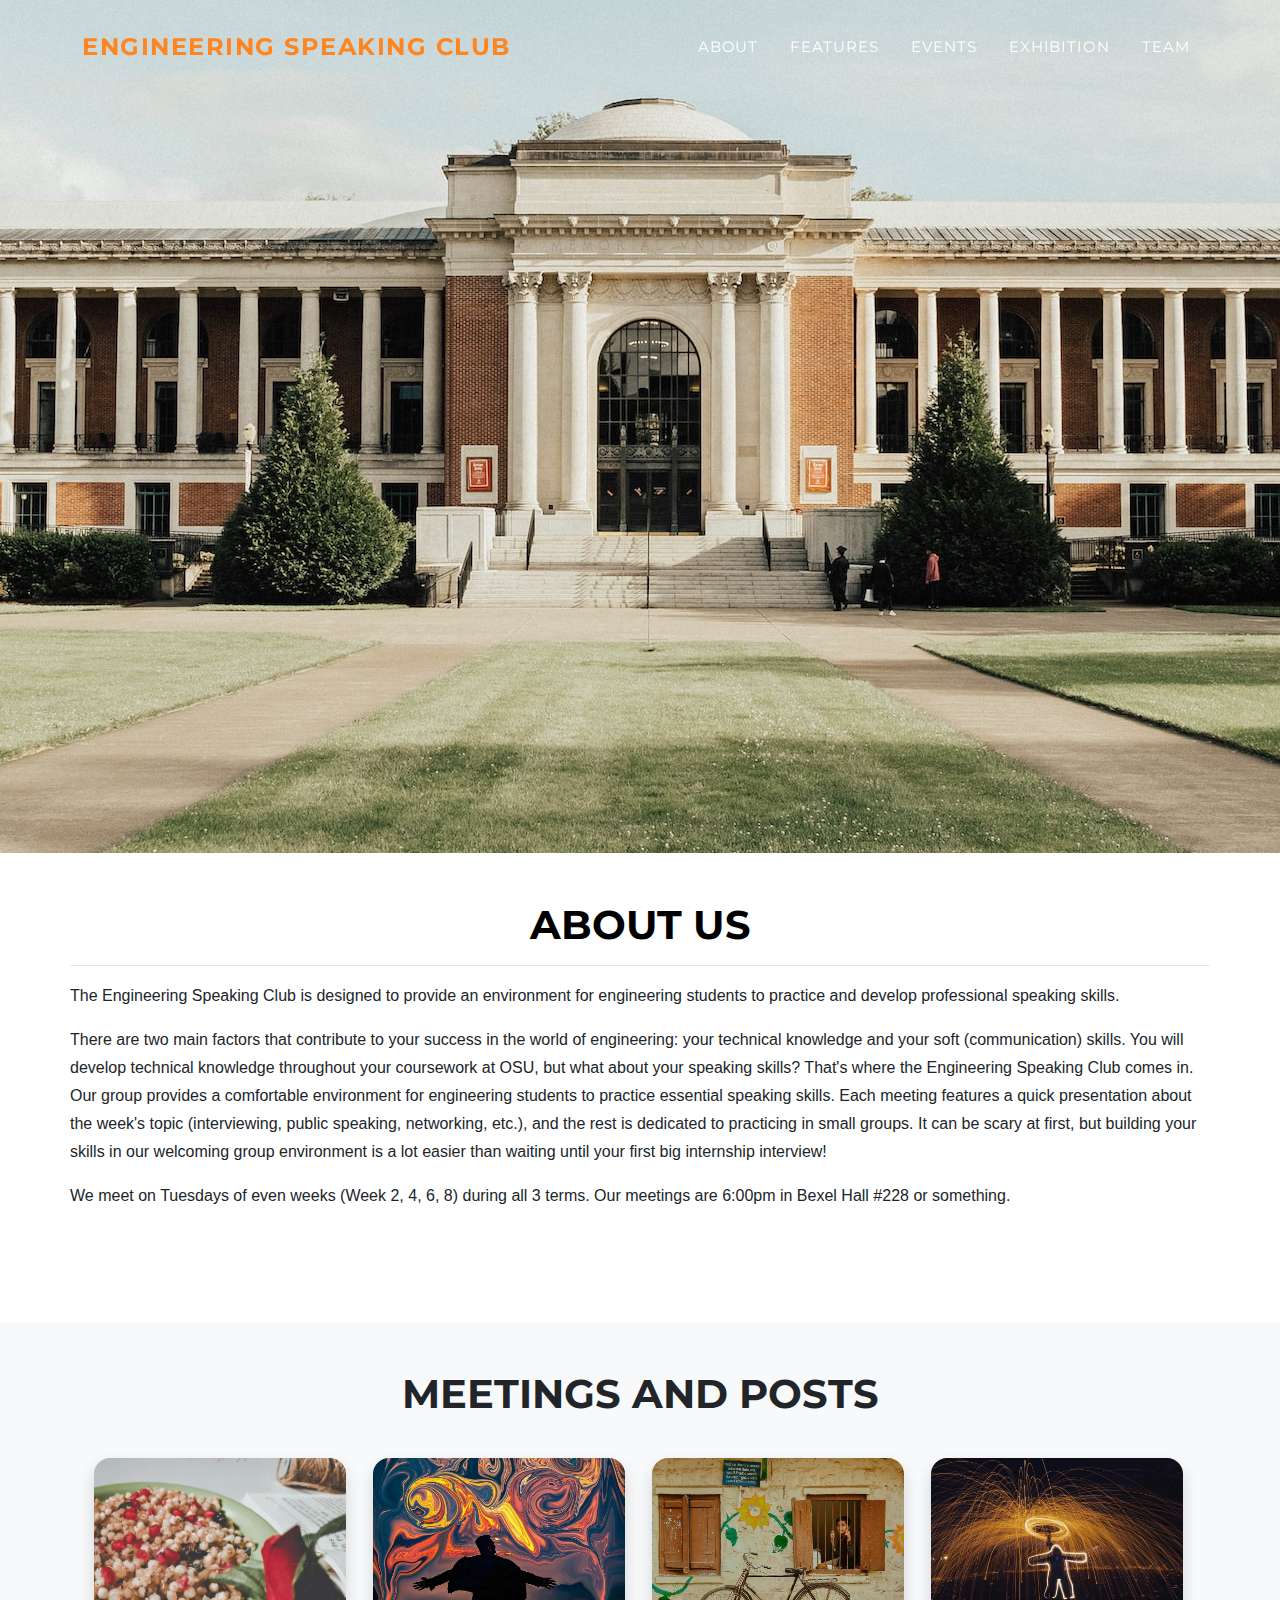
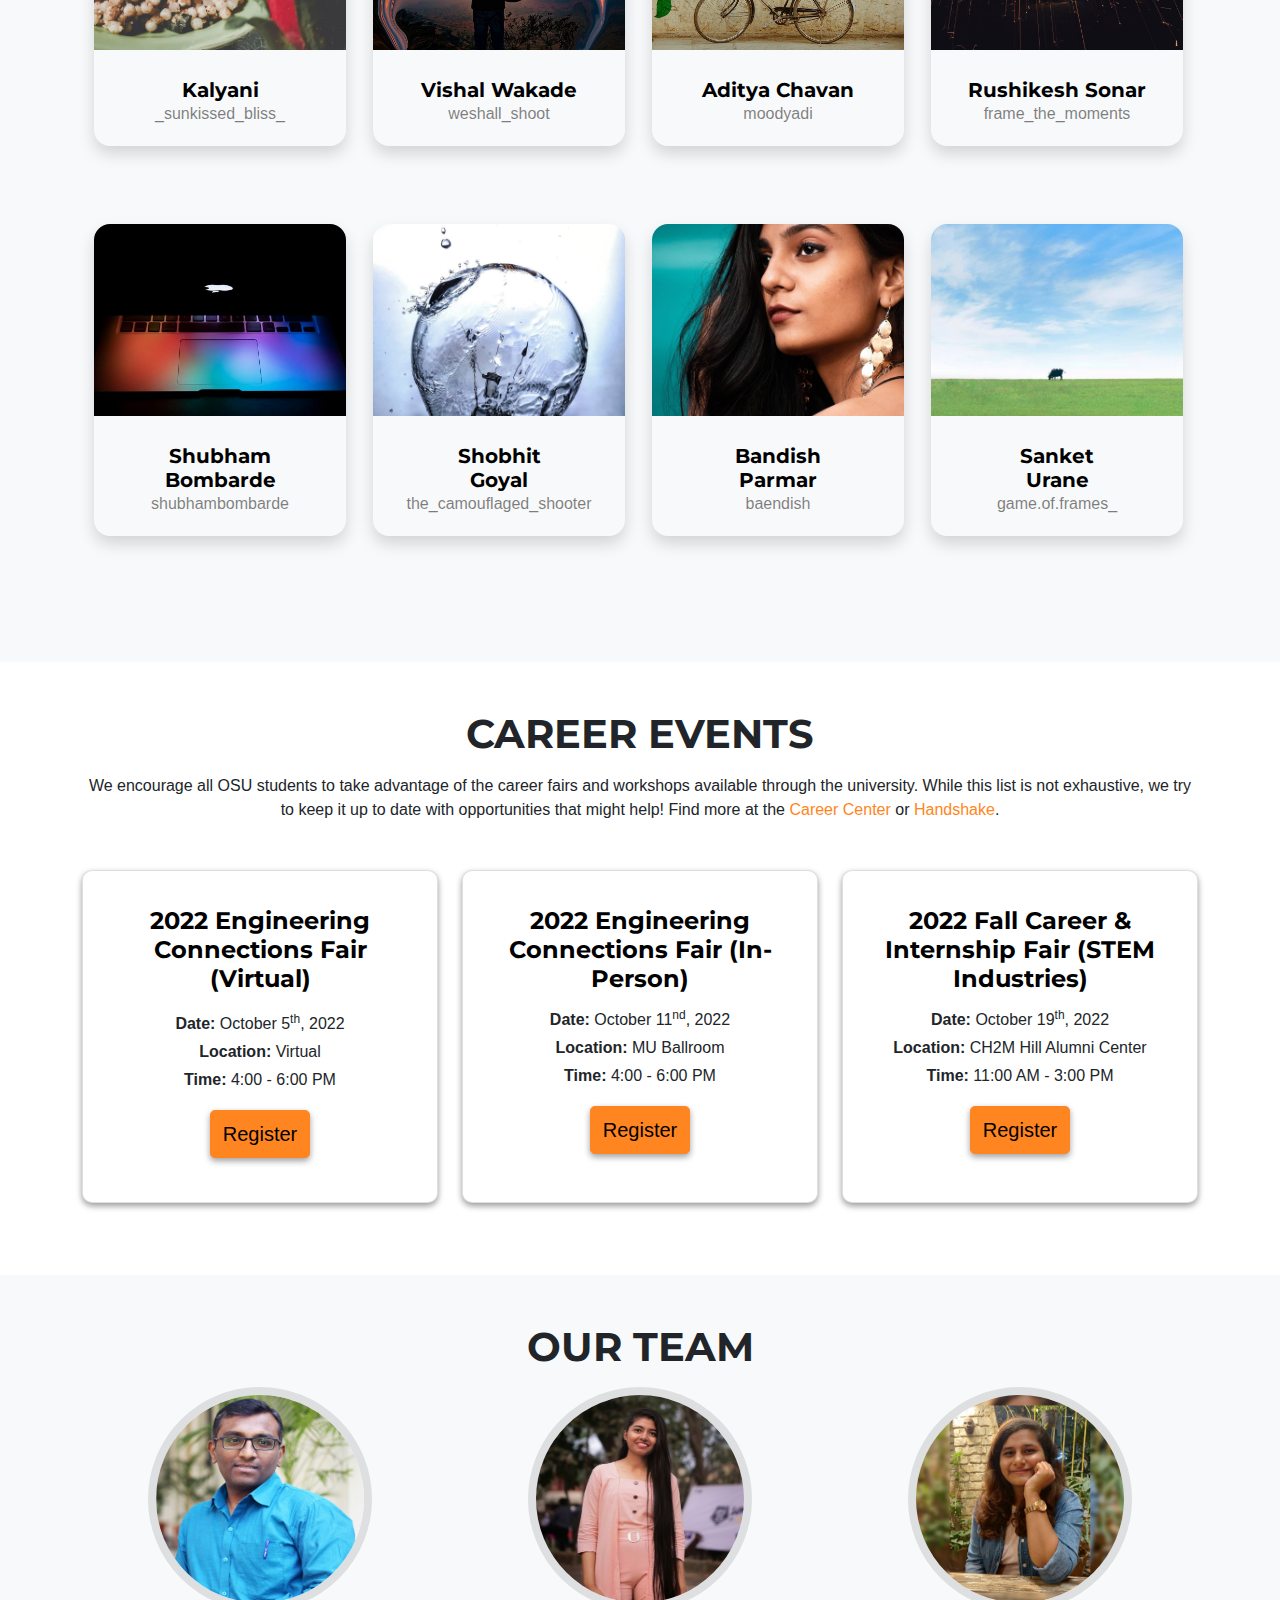
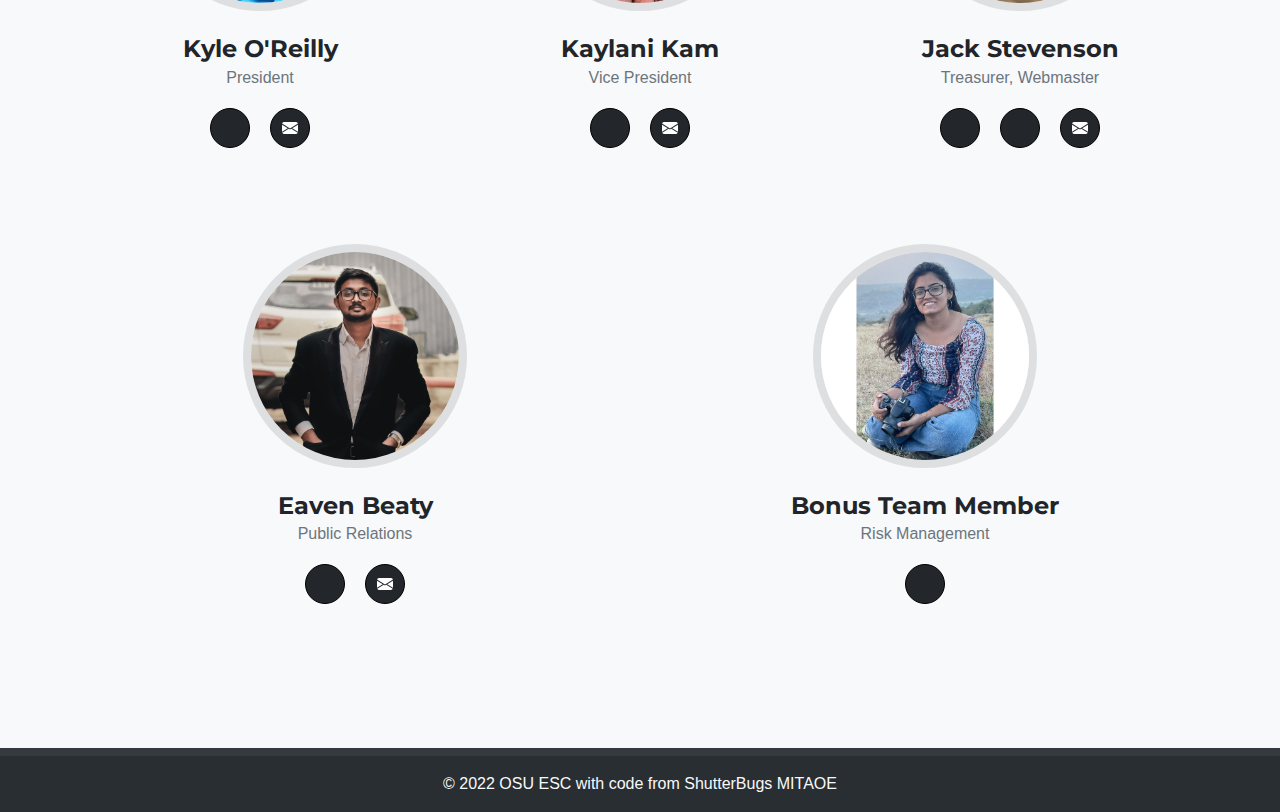
==== docs/index.html @ 140249ab "Style updates" ====
<!DOCTYPE html>
<html lang="en">

<head>
  <meta charset="utf-8" />
  <meta http-equiv="X-UA-Compatible" content="IE-edge,chrome=1" />
  <meta name="viewport" content="width=device-width, initial-scale=1.0, maximum-scale=1.0, user-scalable=no" />
  <!--meta name="viewport" content="width=device-width, initial-scale=1, shrink-to-fit=yes" /-->
  <meta name="description" content="" />
  <meta name="author" content="" />
  <title>Engineering Speaking Club</title>

  <!-- <link rel="icon" type="image/x-icon" href="assets/img/logos/LOGO-SVGwhite.png" /> -->
  <!-- Font Awesome icons (free version)-->
  <script src="https://use.fontawesome.com/releases/v5.13.0/js/all.js" crossorigin="anonymous"></script>
  <!-- Google fonts-->
  <link href="https://fonts.googleapis.com/css?family=Montserrat:400,700,900" rel="stylesheet" type="text/css" />
  <!--link href="https://fonts.googleapis.com/css?family=Droid+Serif:400,700,400italic,700italic" rel="stylesheet" type="text/css" /-->
  <!--link href="https://fonts.googleapis.com/css?family=Roboto+Slab:400,100,300,700" rel="stylesheet" type="text/css" /-->
  <!--link href="https://fonts.googleapis.com/css?family=Poppins:100,300,400,700,400italic,700italic" rel='stylesheet' type="text/css" /-->
  <link href="https://fonts.googleapis.com/css?family=Raleway::100,300,400,700,400italic,700italic" rel='stylesheet'>
  <!-- Core theme CSS (includes Bootstrap)-->
  <link href="css/styles.css" rel="stylesheet">
  <!-- <link href="css/mobile.css" media="screen and (max-width: 1199px)" rel="stylesheet"> -->
</head>

<body id="page-top">
  <!-- Navigation-->
  <nav class="navbar navbar-expand-lg navbar-dark fixed-top" id="mainNav">
    <div class="container">
      <!-- <a class="navbar-brand js-scroll-trigger fade-in-left" href="#page-top">Engineering Speaking Club<img src="assets/img/logos/LOGO-SVGwhite.png"
          alt="SB Logo" /></a> -->
      <a class="navbar-brand js-scroll-trigger fade-in-left main-title" href="#page-top">Engineering Speaking Club</a>
      <button class="navbar-toggler navbar-toggler-right fade-in-right" type="button" data-toggle="collapse"
        data-target="#navbarResponsive" aria-controls="navbarResponsive" aria-expanded="false"
        aria-label="Toggle navigation"><i class="fas fa-bars ml-1"></i>
      </button>
      <div class="collapse navbar-collapse fade-in-right" id="navbarResponsive">
        <ul class="navbar-nav text-uppercase ml-auto">
          <li class="nav-item"><a class="nav-link js-scroll-trigger" href="#about">About</a></li>
          <li class="nav-item"><a class="nav-link js-scroll-trigger" href="#features">Features</a></li>
          <li class="nav-item"><a class="nav-link js-scroll-trigger" href="#events">Events</a></li>
          <li class="nav-item"><a class="nav-link js-scroll-trigger" href="gallery.html">Exhibition</a></li>
          <li class="nav-item"><a class="nav-link js-scroll-trigger" href="#team">Team</a></li>
        </ul>
      </div>
    </div>
  </nav>
  <!-- Masthead-->
  <header class="masthead">
    <div hidden id="carouselExampleIndicators" class="carousel slide" data-ride="carousel" data-interval="5000"
      data-pause="false">
      <ol class="carousel-indicators">
        <li data-target="#carouselExampleIndicators" data-slide-to="0" class="active"></li>
        <li data-target="#carouselExampleIndicators" data-slide-to="1"></li>
        <li data-target="#carouselExampleIndicators" data-slide-to="2"></li>
        <!-- <li data-target="#carouselExampleIndicators" data-slide-to="3"></li> -->
      </ol>
      <div class="carousel-inner" role="listbox">
        <!-- Slide One - Set the background image for this slide in the line below -->
        <!-- <div class="carousel-item active" style="background-image: url(assets/img/SLider/WEBSITE\ Nature.png)">
                    <a href="https://www.instagram.com/shutterbugs.mitaoe"><div class="carousel-caption ">
                      <h2 class="display-4"> </h2>
                      <p class="lead"></p>
                      <div class="carousel-button">
                        <div class="vertical-horizontal-center">
                      <a href="https://forms.gle/V9eB2jb3Qw9MkkFr8" target="_blank"><button type="button1" class="btn btn-carousel">Participate Now</button></a>
                    </div> 
                    </div>
                      <p class="lead"></p>
                    </div></a>
                  </div> -->
        <!-- Slide Two - Set the background image for this slide in the line below -->
        <div class="carousel-item active" style="background-image: url('assets/img/SLider/Slider\ 5.jpg')">
          <a href="https://www.instagram.com/p/CE8tThRAcQn">
            <div class="carousel-caption">
              <h2 class="display-4-2"><br></h2>
              <p class="lead-2"></p>
            </div>
          </a>
        </div>

        <!-- Slide Three - Set the background image for this slide in the line below -->
        <div class="carousel-item" style="background-image: url('assets/img/SLider/Slider\ 10.jpg')">
          <div class="carousel-caption ">
            <h2 class="display-4-3"></h2>
            <p class="lead-3"></p>
          </div>
        </div>

        <!-- Slide Four - Set the background image for this slide in the line below -->
        <div class="carousel-item" style="background-image: url('assets/img/SLider/Slider\ 7.jpg')">
          <div class="carousel-caption ">
            <h2 class="display-4-4"></h2>
            <p class="lead-4"></p>
          </div>
        </div>
      </div>
      <a class="carousel-control-prev" href="#carouselExampleIndicators" role="button" data-slide="prev">
        <span class="carousel-control-prev-icon" aria-hidden="true"></span>
        <span class="sr-only">Previous</span>
      </a>
      <a class="carousel-control-next" href="#carouselExampleIndicators" role="button" data-slide="next">
        <span class="carousel-control-next-icon" aria-hidden="true"></span>
        <span class="sr-only">Next</span>
      </a>
    </div>
  </header>

  <!-- About-->
  <img class="main-image" src="assets/img/SLider/Slider 5.jpg"></img>

  <section class="page-section fadein" id="about">
    <div class="container">
      <div class="row">
        <div>

          <h1 class='text-success text-center'>ABOUT US</h1>
          <h2></h2>
          <hr>
          <p>The Engineering Speaking Club is designed to provide an environment for engineering students to practice 
            and develop professional speaking skills. </p>
          <p>There are two main factors that contribute to your success in the world of engineering: your technical 
            knowledge and your soft (communication) skills. You will develop technical knowledge throughout your 
            coursework at OSU, but what about your speaking skills? That's where the Engineering Speaking Club comes in. 
            Our group provides a comfortable environment for engineering students to practice essential speaking skills. 
            Each meeting features a quick presentation about the week's topic (interviewing, public speaking, 
            networking, etc.), and the rest is dedicated to practicing in small groups. It can be scary at first, 
            but building your skills in our welcoming group environment is a lot easier than waiting until your 
            first big internship interview!
          </p>
          <p>We meet on Tuesdays of even weeks (Week 2, 4, 6, 8) during all 3 terms. Our meetings are 
            6:00pm in Bexel Hall #228 or something.
          </p>


        </div>
        <!-- <div class="col-md-5">
          <img class="camera-img" src="assets/img/about/people-and-camera.png" alt="">
        </div> -->
      </div>
    </div>
  </section>

  <!-- <section class="page-section" id="about">
            <div class="container">
                <div class="text-center">
                    <h2 class="section-heading text-uppercase">About Us</h2>
                    <h3 class="section-subheading text-muted">Lorem ipsum dolor sit amet consectetur.</h3>
                </div>
                <ul class="timeline">
                    <li>
                        <div class="timeline-image"><img class="rounded-circle img-fluid" src="assets/img/about/1.jpg" alt="" /></div>
                        <div class="timeline-panel">
                            <div class="timeline-heading">
                                <h4>2009-2011</h4>
                                <h4 class="subheading">Our Humble Beginnings</h4>
                            </div>
                            <div class="timeline-body"><p class="text-muted">Lorem ipsum dolor sit amet, consectetur adipisicing elit. Sunt ut voluptatum eius sapiente, totam reiciendis temporibus qui quibusdam, recusandae sit vero unde, sed, incidunt et ea quo dolore laudantium consectetur!</p></div>
                        </div>
                    </li>
                    <li class="timeline-inverted">
                        <div class="timeline-image"><img class="rounded-circle img-fluid" src="assets/img/about/2.jpg" alt="" /></div>
                        <div class="timeline-panel">
                            <div class="timeline-heading">
                                <h4>March 2011</h4>
                                <h4 class="subheading">An Agency is Born</h4>
                            </div>
                            <div class="timeline-body"><p class="text-muted">Lorem ipsum dolor sit amet, consectetur adipisicing elit. Sunt ut voluptatum eius sapiente, totam reiciendis temporibus qui quibusdam, recusandae sit vero unde, sed, incidunt et ea quo dolore laudantium consectetur!</p></div>
                        </div>
                    </li>
                    <li>
                        <div class="timeline-image"><img class="rounded-circle img-fluid" src="assets/img/about/3.jpg" alt="" /></div>
                        <div class="timeline-panel">
                            <div class="timeline-heading">
                                <h4>December 2012</h4>
                                <h4 class="subheading">Transition to Full Service</h4>
                            </div>
                            <div class="timeline-body"><p class="text-muted">Lorem ipsum dolor sit amet, consectetur adipisicing elit. Sunt ut voluptatum eius sapiente, totam reiciendis temporibus qui quibusdam, recusandae sit vero unde, sed, incidunt et ea quo dolore laudantium consectetur!</p></div>
                        </div>
                    </li>
                    <li class="timeline-inverted">
                        <div class="timeline-image"><img class="rounded-circle img-fluid" src="assets/img/about/4.jpg" alt="" /></div>
                        <div class="timeline-panel">
                            <div class="timeline-heading">
                                <h4>July 2014</h4>
                                <h4 class="subheading">Phase Two Expansion</h4>
                            </div>
                            <div class="timeline-body"><p class="text-muted">Lorem ipsum dolor sit amet, consectetur adipisicing elit. Sunt ut voluptatum eius sapiente, totam reiciendis temporibus qui quibusdam, recusandae sit vero unde, sed, incidunt et ea quo dolore laudantium consectetur!</p></div>
                        </div>
                    </li>
                    <li class="timeline-inverted">
                        <div class="timeline-image">
                            <h4>
                                Be Part
                                <br />
                                Of Our
                                <br />
                                Story!
                            </h4>
                        </div>
                    </li>
                </ul>
            </div>
        </section> -->

  <!-- Our Features-->
  <!--Feature Row1-->
  <section class="page-section bg-light" id="features">
    <div class="container">
      <div class="text-center">
        <h2 class="section-heading text-uppercase">Meetings and Posts</h2>
        <!-- <h3 class="section-subheading text-muted"> Shutterbugs MITAOE has a unique hashtag i.e. #shutterbugsmitaoe which
          has about 1000+ post . The ones with unique and creative photographs get featured on the page with a special
          mention.</h3> -->
      </div>

      <br>
      <div class="container">
        <div class="row">
          <!-- Feature 1 -->
          <div class="col-lg-3 col-md-4 col-6">
            <div class="card-feature border-0 shadow">
              <a href="https://www.instagram.com/p/CElh1L3gUG2/?utm_source=ig_web_copy_link">
                <img src="assets/img/features/1-1.jpg" class="card-feature-img-top" alt="1-1"></a>
              <div class="card-body text-center">
                <a href="https://www.instagram.com/_sunkissed_bliss_/">
                  <h5 class="card-title mb-0">Kalyani </h5>
                  <div class="card-text text-black-50">_sunkissed_bliss_</div>
                </a>

              </div>
            </div>
          </div>
          <!-- Feature 2 -->
          <div class="col-lg-3 col-md-4 col-6">
            <div class="card-feature border-0 shadow">
              <a href="https://www.instagram.com/p/CEnvjwDg8Yr/?utm_source=ig_web_copy_link">
                <img src="assets/img/features/1-2.jpg" class="card-feature-img-top" alt="1-2"></a>
              <div class="card-body text-center">
                <a href="https://www.instagram.com/weshall_shoot/">
                  <h5 class="card-title mb-0">Vishal Wakade</h5>
                  <div class="card-text text-black-50">weshall_shoot</div>
                </a>
              </div>
            </div>
          </div>

          <!-- Feature 3 -->
          <div class="col-lg-3 col-md-4 col-6">
            <div class="card-feature border-0 shadow">
              <a href="https://www.instagram.com/p/CEtbUT7AMOq/?utm_source=ig_web_copy_link">
                <img src="assets/img/features/1-3.jpg" class="card-feature-img-top" alt="1-3"></a>
              <div class="card-body text-center">
                <h5 class="card-title mb-0">Aditya Chavan</h5>
                <div class="card-text text-black-50">moodyadi</div>
              </div>
            </div>
          </div>
          <!-- Feature 4 -->
          <div class="col-lg-3 col-md-4 col-6">
            <div class="card-feature border-0 shadow">
              <a href="https://www.instagram.com/p/CEwlwVkg24Z/?utm_source=ig_web_copy_link">
                <img src="assets/img/features/1-4.jpg" class="card-feature-img-top" alt="1-4"></a>
              <div class="card-body text-center">
                <a href="https://www.instagram.com/frame_the_moments/">
                  <h5 class="card-title mb-0">Rushikesh Sonar</h5>
                  <div class="card-text text-black-50">frame_the_moments</div>
                </a>
              </div>
            </div>
          </div>
        </div>
      </div>
      <!--Feature Row 2-->
      <div class="container">
        <div class="row">
          <!-- Feature 1 -->
          <div class="col-lg-3 col-md-4 col-6">
            <div class="card-feature border-0 shadow">
              <a href="https://www.instagram.com/p/CE8tThRAcQn/?utm_source=ig_web_copy_link">
                <img src="assets/img/features/2-1.jpg" class="card-feature-img-top" alt="2-1"></a>
              <div class="card-body text-center">
                <a href="https://www.instagram.com/shubhambombarde/">
                  <h5 class="card-title mb-0">Shubham <br> Bombarde</h5>
                  <div id="card-txt">
                    <div class="card-text  text-black-50 ">shubhambombarde</div>
                  </div>
                </a>
              </div>
            </div>
          </div>
          <!-- Feature 2 -->
          <div class="col-lg-3 col-md-4 col-6">
            <div class="card-feature border-0 shadow">
              <a href="https://www.instagram.com/p/B_6pzlblm_d/?utm_source=ig_web_copy_link">
                <img src="assets/img/features/2-2.jpg" class="card-feature-img-top" alt="2-2">
              </a>
              <div class="card-body text-center">
                <a href="https://www.instagram.com/the_camouflaged_shooter/">
                  <h5 class="card-title mb-0">Shobhit <br> Goyal</h5>
                  <div class="card-text text-black-50">the_camouflaged_shooter</div>
                </a>
              </div>
            </div>
          </div>
          <!-- Feature 3 -->
          <div class="col-lg-3 col-md-4 col-6">
            <div class="card-feature border-0 shadow">
              <a href="https://www.instagram.com/p/B_7oAxJlHKG/?utm_source=ig_web_copy_link">
                <img src="assets/img/features/2-3.jpg" class="card-feature-img-top" alt="2-3">
              </a>
              <div class="card-body text-center">
                <a href="https://www.instagram.com/baendish/">
                  <h5 class="card-title mb-0">Bandish <br> Parmar</h5>
                  <div class="card-text text-black-50">baendish</div>
                </a>
              </div>
            </div>
          </div>
          <!-- Feature 4 -->
          <div class="col-lg-3 col-md-4 col-6">
            <div class="card-feature border-0 shadow">
              <img src="assets/img/features/2-4.jpg" class="card-feature-img-top" alt="2-4">
              <div class="card-body text-center">
                <a href="https://www.instagram.com/game.of.frames_/">
                  <h5 class="card-title mb-0">Sanket<br>Urane</h5>
                  <div class="card-text text-black-50">game.of.frames_</div>
                </a>
              </div>
            </div>
          </div>
        </div>
      </div>

      <!-- <div class="row">
                    <div class="col-lg-3 col-md-4 col-6">
                        <div class="portfolio-item-0shadow">
                            <a class="portfolio-link" data-toggle="modal" href="#portfolioModal1">
                                <div class="portfolio-hover">
                                    <div class="portfolio-hover-content"><i class="fas fa-plus fa-3x"></i></div>
                                </div>
                                <img class="img-fluid" src="assets/img/portfolio/01-thumbnail.jpg" alt="" />
                            </a>
                            <div class="portfolio-caption text-center">
                                <h5 class="portfolio-caption-heading">Threads</h5>
                                <div class="portfolio-caption-subheading text-muted">Illustration</div>
                            </div>
                        </div>
                    </div> -->

  </section>

  <!-- Events and Workshops-->
  <section class="page-section" id="events">
    <div class="container">
      <div class="text-center">
        <h2 class="section-heading text-uppercase">Career Events</h2>
        <h3">We encourage all OSU students to take advantage of 
          the career fairs and workshops available through the university. While this list is not 
          exhaustive, we try to keep it up to date with opportunities that might help! Find more at 
          the <a href="https://career.oregonstate.edu/">Career Center</a> or 
          <a href="https://oregonstate.joinhandshake.com/stu">Handshake</a>.
        </h3>
      </div>

<br><br>
      <ul class="nav justify-content-center md-pills pills-secondary">
        <!-- <li class="nav-item">
              <a class="nav-link active" data-toggle="tab" href="#panel11" role="tab">Trending Events</a>
            </li> -->
        <!-- <li class="nav-item">
          <a class="nav-link active" data-toggle="tab" href="#panel12" role="tab">Recent Events</a>
        </li>
        <li class="nav-item">
          <a class="nav-link" data-toggle="tab" href="#panel13" role="tab">Past Events</a>
        </li>
      </ul> -->

      <!-- <ul class="nav justify-content-center md-pills  pills-peach-gradient">
            <li class="nav-item">
              <a class="nav-link active" data-toggle="tab" href="#panel40" role="tab">Blogger</a>
            </li>
            <li class="nav-item">
              <a class="nav-link" data-toggle="tab" href="#panel41" role="tab">Designer</a>
            </li>
            <li class="nav-item">
              <a class="nav-link" data-toggle="tab" href="#panel42" role="tab">Photographer</a>
            </li> -->

      <!-- Tab panels -->
      <div class="tab-content pt-0">
        <!-- TODO Add On Going Events Here -->
        <!--Panel 1-->
        <!-- <div class="tab-pane fade in show active " id="panel11" role="tabpanel">
                <br>
              <div class="card mb-3" >
                <div class="row no-gutters">
                  <div class="col-md-6">
                    <img src="assets/img/Events/THEME-NATURE.jpg" class="card-img" alt="...">
                  </div>
                  <div class="col-md-6">
                    <div class="card-body">
                      <h2 class="card-title text-uppercase"><strong> ShutterBugs Monthly Competition <br> </strong></h2>
                      <p></p>
                      <p class="card-text-events" style="text-align: center;"> <h4><b>Theme: Nature</b></h4><br>Hola Photography Enthusiasts!
                        Hope you all are safe, but everyone's definitely feeling bored with current monotonous life. 
                        We, Shutterbugs MITAOE Club bring you a  theme based photography competition themed "NATURE"<br><br>
                        <b>Rules for Participating :</b><br>
                        
                        1. Photo(s) must be clicked by you.<br>
                        2. Try not to copy anyone else's concept / idea.<br>
                        3. Maximum 2 entries are allowed<br>
                        4. The picture submitted by the participant should be more than 1MB.<br>
                        5. You can use any post processing software like Adobe Lightroom ( PC / Mobile ), Snapseed, PicsArt etc.<br>
                        6. MANIPULATION OF THE PICTURE WITH EXTRA PNGs OR ANYTHING SIMILAR TO IT IS PROHIBITED.<br>
                        7. The Last date for submitting the photographs is 25th July, 2021 till 11:59 PM.<br>
                        8. If you fail to comply with the rules mentioned above, your entry will be disqualified from the competition. <br><br>  </p>
                      <p class="card-text-events">
                          <p></p>
                          <strong> Last Date:</strong> 25<sup>th</sup> June, 2021<br>
                          <strong>Theme:</strong> Ganesh Utsav<br>
                        <strong>Results On:</strong> 29<sup>th</sup> June,2021 <br>
                        <p></p>
                      </p>
                        <a href="https://forms.gle/V9eB2jb3Qw9MkkFr8" class="btn btn-primary btn-lg float-center disabled">Registration Closed</a><br>
                        
                    </div>
                  </div>
                </div>
              </div>
            </div> -->


        <!--Panel 2-->
        <div class="tab-pane fade in show active" id="panel12" role="tabpanel">
          
          <!-- Card deck -->
          <div class="card-deck">

            <div class="card mb-4">

              <!--Card image-->
              <div class="view overlay">
                <!-- <img class="card-img-top" src="assets/img/Events/THEME-NATURE.jpg" alt="Card image cap">
                <a href="#!">
                  <div class="mask rgba-white-slight"></div>
                </a> -->
              </div>

              <!--Card content-->
              <div class="card-body">

                <!--Title-->
                <h4 class="card-title text-center">2022 Engineering Connections Fair (Virtual)</h4>
                <!--Text-->
                <p>
                <p class="card-texts text-center"><strong> Date:</strong> October 5<sup>th</sup>, 2022<br>
                  <strong>Location:</strong> Virtual <br>
                  <strong>Time:</strong> 4:00 - 6:00 PM <br>
                </p>
                <p></p>
                <p><a href="https://app.joinhandshake.com/stu/career_fairs/33234?ref=events-search" 
                  class="btn btn-primary btn-lg float-center">Register</a>
                  <!--<a href="" target="_blank" class="button">Register</a>-->
                </p>
              </div>

            </div>

            <!-- Card -->
            <div class="card mb-4">

              <!--Card image-->
              <div class="view overlay">
                <!-- <img class="card-img-top" src="assets/img/Events/Ganpati Utsav Flyer.jpg" alt="Card image cap">
                <a href="#!">
                  <div class="mask rgba-white-slight"></div>
                </a> -->
              </div>

              <!--Card content-->
              <div class="card-body">

                <!--Title-->
                <h4 class="card-title text-center">2022 Engineering Connections Fair (In-Person)</h4>
                <!--Text-->
                <p class="card-texts text-center"><strong>Date:</strong> October 11<sup>nd</sup>, 2022<br>
                  <strong>Location:</strong> MU Ballroom <br>
                  <strong>Time:</strong> 4:00 - 6:00 PM <br>
                </p>
                <p></p>
                <p><a href="https://app.joinhandshake.com/stu/career_fairs/33981" class="btn btn-primary btn-lg float-center">Register</a>
                  <!--<a href="" target="_blank" class="button">Register</a>-->
                </p>
                <!-- Provides extra visual weight and identifies the primary action in a set of buttons -->

              </div>

            </div>
            <!-- Card -->

            <!-- Card -->
            <div class="card mb-4">

              <!--Card image-->
              <div class="view overlay">
                <!-- <img class="card-img-top" src="assets/img/Events/MINIWORKSHOP123.jpg" alt="Card image cap">
                <a href="#!">
                  <div class="mask rgba-white-slight"></div>
                </a> -->
              </div>

              <!--Card content-->
              <div class="card-body">

                <!--Title-->
                <h4 class="card-title text-center">2022 Fall Career & Internship Fair (STEM Industries)</h4>
                <!--Text-->
                <p class="card-texts text-center"><strong>Date:</strong> October 19<sup>th</sup>, 2022<br>
                  <strong>Location:</strong> CH2M Hill Alumni Center <br>
                  <strong>Time:</strong> 11:00 AM - 3:00 PM<br>
                </p>
                <p></p>
                <p><a href="https://oregonstate.joinhandshake.com/stu/career_fairs/33064" class="btn btn-primary btn-lg float-center">Register</a>
                  <!--<a href="" target="_blank" class="button">Register</a>-->
                </p>
                <!-- Provides extra visual weight and identifies the primary action in a set of buttons -->

              </div>

            </div>

          </div>
          <!-- Card deck -->

        </div>
        <!--/.Panel 2-->

        <!--Panel 3-->
        <div class="tab-pane fade" id="panel13" role="tabpanel">
          <br>
          <!-- Card deck -->
          <div class="card-deck">

            <!-- Card -->
            <div class="card mb-4">

              <!--Card image-->
              <div class="view overlay">
                <img class="card-img img-fluid" src="assets/img/Events/Ganpati Utsav Flyer.jpg" alt="Card image cap">
                <a href="#!">
                  <div class="mask rgba-white-slight"></div>
                </a>
              </div>

              <!--Card content-->
              <div class="card-body">

                <!--Title-->
                <p>

                </p>
                <h4 class="card-title text-center">ShutterBugs Monthly Competition</h4>
                <!--Text-->
                <p class="card-text text-center"><strong> Last Date:</strong> 2<sup>nd</sup> September, 2020<br>
                  <strong>Theme:</strong> Ganesh Utsav <br>
                  <strong>Results On:</strong> 5<sup>th</sup> September,2020 <br>
                </p>
                <p></p>
                <p><a href="link" class="btn btn-primary btn-lg float-center disabled">Registration Closed</a>
                  <!--<a href="" target="_blank" class="button">Register</a>-->
                </p>
                <!-- Provides extra visual weight and identifies the primary action in a set of buttons -->

              </div>

            </div>


            <!-- Card -->
            <div class="card mb-4">

              <!--Card image-->
              <div class="view overlay">
                <img class="card-img-top" src="assets/img/Events/MINIWORKSHOP123.jpg" alt="Card image cap">
                <a href="#!">
                  <div class="mask rgba-white-slight"></div>
                </a>
              </div>

              <!--Card content-->
              <div class="card-body">

                <!--Title-->
                <h4 class="card-title text-center">Photography Workshop</h4>
                <!--Text-->
                <p>
                <p class="card-text text-center"><strong> Last Date:</strong> 2<sup>nd</sup> September, 2020<br>
                  <strong>Theme:</strong> Ganesh Utsav <br>
                  <strong>Results On:</strong> 5<sup>th</sup> September,2020 <br>
                </p>
                <p></p>
                <p><a href="link" class="btn btn-primary btn-lg float-center disabled">Registration Closed</a>
                  <!--<a href="" target="_blank" class="button">Register</a>-->
                </p>
              </div>

            </div>
            <!-- Card -->

            <!-- Card -->
            <div class="card mb-4">

              <!--Card image-->
              <div class="view overlay">
                <img class="card-img-top" src="assets/img/Events/sb-marathi-competition231456897654321654789546321.jpg"
                  alt="Card image cap">
                <a href="#!">
                  <div class="mask rgba-white-slight"></div>
                </a>
              </div>

              <!--Card content-->
              <div class="card-body">

                <!--Title-->
                <h4 class="card-title text-center">Mai Marathi</h4>
                <!--Text-->
                <p class="card-text text-center"><strong> Last Date:</strong> 2<sup>nd</sup> September, 2020<br>
                  <strong>Theme:</strong> Ganesh Utsav <br>
                  <strong>Results On:</strong> 5<sup>th</sup> September,2020 <br>
                </p>
                <p></p>
                <p><a href="link" class="btn btn-primary btn-lg float-center disabled">Registration Closed</a>
                  <!--<a href="" target="_blank" class="button">Register</a>-->
                </p>

              </div>

            </div>
            <!-- Card -->

          </div>
          <!-- Card deck -->

        </div>
        <!--/.Panel 3-->






        <!--<div class="row text-center">
                    <div class="col-md-4">
                        <span class="fa-stack fa-4x">
                            <i class="fas fa-circle fa-stack-2x text-primary"></i>
                            <i class="fas fa-shopping-cart fa-stack-1x fa-inverse"></i>
                        </span>
                        <h4 class="my-3">E-Commerce</h4>
                        <p class="text-muted">Lorem ipsum dolor sit amet, consectetur adipisicing elit. Minima maxime quam architecto quo inventore harum ex magni, dicta impedit.</p>
                    </div>
                    <div class="col-md-4">
                        <span class="fa-stack fa-4x">
                            <i class="fas fa-circle fa-stack-2x text-primary"></i>
                            <i class="fas fa-laptop fa-stack-1x fa-inverse"></i>
                        </span>
                        <h4 class="my-3">Responsive Design</h4>
                        <p class="text-muted">Lorem ipsum dolor sit amet, consectetur adipisicing elit. Minima maxime quam architecto quo inventore harum ex magni, dicta impedit.</p>
                    </div>
                    <div class="col-md-4">
                        <span class="fa-stack fa-4x">
                            <i class="fas fa-circle fa-stack-2x text-primary"></i>
                            <i class="fas fa-lock fa-stack-1x fa-inverse"></i>
                        </span>
                        <h4 class="my-3">Web Security</h4>
                        <p class="text-muted">Lorem ipsum dolor sit amet, consectetur adipisicing elit. Minima maxime quam architecto quo inventore harum ex magni, dicta impedit.</p>
                    </div>
                </div>
            </div>
        </section>-->
      </div>
  </section>

  <!-- Exibhition--
         <div class="py-5">
            <div class="container">
                <div class="row">
                    <div class="col-md-3 col-sm-6 my-3">
                        <a href="#!"><img class="img-fluid d-block mx-auto" src="assets/img/logos/envato.jpg" alt="" /></a>
                    </div>
                    <div class="col-md-3 col-sm-6 my-3">
                        <a href="#!"><img class="img-fluid d-block mx-auto" src="assets/img/logos/designmodo.jpg" alt="" /></a>
                    </div>
                    <div class="col-md-3 col-sm-6 my-3">
                        <a href="#!"><img class="img-fluid d-block mx-auto" src="assets/img/logos/themeforest.jpg" alt="" /></a>
                    </div>
                    <div class="col-md-3 col-sm-6 my-3">
                        <a href="#!"><img class="img-fluid d-block mx-auto" src="assets/img/logos/creative-market.jpg" alt="" /></a>
                    </div>
                </div>
            </div>
        </div>-->

   <!-- Team-->
  <section class="page-section bg-light" id="team">
    <div class="container">
      <div class="text-center">
        <h2 class="section-heading text-uppercase">Our Team</h2>
        <!-- <h3 class="section-subheading text-muted">Every Club needs someone at Lead to guide , support and show you the
          right path before making a mistake.</h3> -->
      </div>
      
      <div class="row">
        <div class="col-lg-4">
          <div class="team-member">
			<!-- sir-->
            <img class="mx-auto rounded-circle" src="assets/img/team/amol-kapse.jpg" alt="" />
            <h4>Kyle O'Reilly</h4>
            <p class="text-muted">President</p>
            <a class="btn btn-dark btn-social mx-2" href="https://www.linkedin.com/in/kyle-o-reilly-a63815211/"><i
                class="fab fa-linkedin-in"></i></a>
            <!-- <a class="btn btn-dark btn-social mx-2" href="https://www.facebook.com/amolkapse83"><i
                class="fab fa-facebook-f"></i></a>
            <a class="btn btn-dark btn-social mx-2" href="https://instagram.com/amolkapse83?igshid=1cdeyvz7683v7"><i
                class="fab fa-instagram"></i></a> -->
            <a class="btn btn-dark btn-social mx-2" href="https://www.linkedin.com/in/falguni-charde-2749511b0">
              <svg xmlns="http://www.w3.org/2000/svg" width="16" height="16" fill="currentColor" class="bi bi-envelope-fill" viewBox="0 0 16 16">
                <path d="M.05 3.555A2 2 0 0 1 2 2h12a2 2 0 0 1 1.95 1.555L8 8.414.05 3.555ZM0 4.697v7.104l5.803-3.558L0 4.697ZM6.761 8.83l-6.57 4.027A2 2 0 0 0 2 14h12a2 2 0 0 0 1.808-1.144l-6.57-4.027L8 9.586l-1.239-.757Zm3.436-.586L16 11.801V4.697l-5.803 3.546Z"/>
              </svg>
            </a>
          </div>
        </div>

        <div class="col-lg-4">
          <div class="team-member">
			<!-- president -->
            <img class="mx-auto rounded-circle" src="new/Fiza_Patel1.jpeg" alt="" />
            <h4>Kaylani Kam</h4>
            <p class="text-muted">Vice President</p>
            <a class="btn btn-dark btn-social mx-2" href="https://www.linkedin.com/in/fiza-p-3954b9141"><i
                class="fab fa-linkedin-in"></i></a>
            <!-- <a class="btn btn-dark btn-social mx-2" href="https://instagram.com/freezethe_moment_"><i
                class="fab fa-instagram"></i></a> -->
            <a class="btn btn-dark btn-social mx-2" href="https://www.linkedin.com/in/falguni-charde-2749511b0">
              <svg xmlns="http://www.w3.org/2000/svg" width="16" height="16" fill="currentColor" class="bi bi-envelope-fill" viewBox="0 0 16 16">
                <path d="M.05 3.555A2 2 0 0 1 2 2h12a2 2 0 0 1 1.95 1.555L8 8.414.05 3.555ZM0 4.697v7.104l5.803-3.558L0 4.697ZM6.761 8.83l-6.57 4.027A2 2 0 0 0 2 14h12a2 2 0 0 0 1.808-1.144l-6.57-4.027L8 9.586l-1.239-.757Zm3.436-.586L16 11.801V4.697l-5.803 3.546Z"/>
              </svg>
            </a>
          </div>
        </div>

        <div class="col-lg-4">
          <div class="team-member">
			<!-- vice president -->
            <img class="mx-auto rounded-circle" src="new/Falguni_Charde.jpg" alt="" />
            <h4>Jack Stevenson</h4>
            <p class="text-muted">Treasurer, Webmaster</p>
            <a class="btn btn-dark btn-social mx-2" href="https://www.instagram.com/_speakingframes/"><i
                class="fab fa-linkedin-in"></i></a>
            <a class="btn btn-dark btn-social mx-2" href="https://twitter.com/FCharde?s=09"><i
                class="fab fa-github"></i></a>
            <a class="btn btn-dark btn-social mx-2" href="https://www.linkedin.com/in/falguni-charde-2749511b0">
              <svg xmlns="http://www.w3.org/2000/svg" width="16" height="16" fill="currentColor" class="bi bi-envelope-fill" viewBox="0 0 16 16">
                <path d="M.05 3.555A2 2 0 0 1 2 2h12a2 2 0 0 1 1.95 1.555L8 8.414.05 3.555ZM0 4.697v7.104l5.803-3.558L0 4.697ZM6.761 8.83l-6.57 4.027A2 2 0 0 0 2 14h12a2 2 0 0 0 1.808-1.144l-6.57-4.027L8 9.586l-1.239-.757Zm3.436-.586L16 11.801V4.697l-5.803 3.546Z"/>
              </svg>
            </a>
          </div>
        </div>
        </div>

        <div class="row">
        <div class="col-lg">
          <div class="team-member">
			<!-- activity head -->
            <img class="mx-auto rounded-circle" src="assets/img/team/Pratik Kale.jpeg" alt="" />
            <h4>Eaven Beaty</h4>
            <p class="text-muted">Public Relations</p>
            <!-- <a class="btn btn-dark btn-social mx-2" href="https://www.instagram.com/prato.grapher"><i
                class="fab fa-instagram"></i></a> -->
            <a class="btn btn-dark btn-social mx-2" href="https://linkedin.com/in/pratik-kale135"><i
                class="fab fa-linkedin-in"></i></a>
            <a class="btn btn-dark btn-social mx-2" href="https://www.linkedin.com/in/falguni-charde-2749511b0">
              <svg xmlns="http://www.w3.org/2000/svg" width="16" height="16" fill="currentColor" class="bi bi-envelope-fill" viewBox="0 0 16 16">
                <path d="M.05 3.555A2 2 0 0 1 2 2h12a2 2 0 0 1 1.95 1.555L8 8.414.05 3.555ZM0 4.697v7.104l5.803-3.558L0 4.697ZM6.761 8.83l-6.57 4.027A2 2 0 0 0 2 14h12a2 2 0 0 0 1.808-1.144l-6.57-4.027L8 9.586l-1.239-.757Zm3.436-.586L16 11.801V4.697l-5.803 3.546Z"/>
              </svg>
            </a>
          </div>
        </div>

		<div class="col-lg">
          <div class="team-member">
			<!-- content writing nidhi & srishti-->
            <img class="mx-auto rounded-circle" src="new/Nidhi_Ochani2.jpg" alt="" />
            <h4>Bonus Team Member</h4>
            <p class="text-muted">Risk Management</p>
            <a class="btn btn-dark btn-social mx-2" href="https://www.instagram.com/perspective.of.a.wallflower/"><i
                class="fab fa-instagram"></i></a>
          </div>
        </div>
        <!-- <div class="col-lg">
          <div class="team-member"> -->
      <!-- web + content  -->
            <!-- <img class="mx-auto rounded-circle" src="new/Srishti_Acharya.jpg" alt="" />
            <h4>Srishti Acharya</h4>
            <p class="text-muted">Web Developer and Content Writer</p>
            <a class="btn btn-dark btn-social mx-2" href="https://www.instagram.com/timeless._.treasures._/"><i
                class="fab fa-instagram"></i></a>
            <a class="btn btn-dark btn-social mx-2" href="https://www.linkedin.com/in/srishti-acharya-90920a20a"><i
                class="fab fa-linkedin-in"></i></a>
            <a class="btn btn-dark btn-social mx-2" href="https://srishtiacharya.github.io/Portfolio/"><i class="fas fa-globe"></i></a>
          </div>
        </div> -->
      </div>
        
      <!-- </div>
      <div class="row">
        <div class="col-lg-8 mx-auto text-center">
          <p class="large text-muted"> The Club has got amazing photographer as well as faculty coordinator Mr. Amol
            Kapse . He has been constantly supportive since the founding of the Club.
          </p>
        </div>
      </div> -->

</section>


  <!-- Contact-->
  <!--section class="page-section" id="contact">
          <div class="container">
              <div class="text-center">
                  <h2 class="section-heading text-uppercase">Contact Us</h2>
                  <h3 class="section-subheading text-muted">Lorem ipsum dolor sit amet consectetur.</h3>
              </div>
              <form id="contactForm" action="mailto:lachakevedant73@gmail.com" method="post" enctype="text/plain">
                  <div class="row align-items-stretch mb-5">
                      <div class="col-md-6">
                          <div class="form-group">
                              <input class="form-control" id="name" type="text" placeholder="Your Name *" required="required" data-validation-required-message="Please enter your name." />
                              <p class="help-block text-danger"></p>
                          </div>
                          <div class="form-group">
                              <input class="form-control" id="email" type="email" placeholder="Your Email *" required="required" data-validation-required-message="Please enter your email address." />
                              <p class="help-block text-danger"></p>
                          </div>
                          <div class="form-group mb-md-0">
                              <input class="form-control" id="phone" type="tel" placeholder="Your Phone *" required="required" data-validation-required-message="Please enter your phone number." />
                              <p class="help-block text-danger"></p>
                          </div>
                      </div>
                      <div class="col-md-6">
                          <div class="form-group form-group-textarea mb-md-0">
                              <textarea class="form-control" id="message" placeholder="Your Message *" required="required" data-validation-required-message="Please enter a message."></textarea>
                              <p class="help-block text-danger"></p>
                          </div>
                      </div>
                  </div>
                  <div class="text-center">
                      <div id="success"></div>
                      <button class="btn btn-primary btn-xl text-uppercase" id="sendMessageButton" type="submit">Send Message</button>
                  </div>
              </form>
          </div>
      </section>
      <-- Footer-->
  <!-- <footer class="footer py-3 badge-dark">
    <div class="container">
      <div class="footrow">
        <div class="align-items-center">
          <div class="col-lg my-3 my-lg-0">
            <a class="btn btn-light btn-social mx-2" href="https://twitter.com/shutterbugsclub"><i
                class="fab fa-twitter"></i></a>

            <a class="btn btn-light btn-social mx-2"
              href="https://instagram.com/shutterbugs.mitaoe?igshid=qz6qbqw9c4p3"><i class="fab fa-instagram"></i></a>
            <a class="btn btn-light btn-social mx-2" href="https://www.youtube.com/channel/UC0QlgWQuo-bIJkvywyglZNw"><i
                class="fab fa-youtube"></i></a>
            <a class="btn btn-light btn-social mx-2" href="https://www.linkedin.com/company/shutterbugspc"><i
                class="fab fa-linkedin-in"></i></a>
            <a class="btn btn-light btn-social mx-2" href="https://t.me/joinchat/PTpYkRxznyCTJ87eNN0e7g"><i
                class="fab fa-telegram-plane"></i></a>
          </div>
        </div>
        <div class="col-lg pb-1">Copyright © ShutterBug MITAOE 2021</div>
      </div>
    </div>
  </footer> -->

  <footer class="text-center text-white" style="background-color: #343a40">
    <!-- Grid container -->
    <div class="container pt-2">
      <!-- Section: Social media -->
      <!-- <section class="mb-2" style="padding: 0;"> -->
        <!-- Instagram -->
        <!-- <a class="btn btn-link btn-floating btn-lg text-light m-1" href="https://instagram.com/shutterbugs.mitaoe" role="button"
          data-mdb-ripple-color="dark"><i class="fab fa-instagram"></i></a> -->

         <!-- Telegram -->
         <!-- <a class="btn btn-link btn-floating btn-lg text-light m-1" href="https://t.me/joinchat/PTpYkRxznyCTJ87eNN0e7g" role="button"
         data-mdb-ripple-color="dark"><i class="fab fa-telegram-plane"></i></a>  
         -->
        <!-- YouTube -->
        <!-- <a class="btn btn-link btn-floating btn-lg text-light m-1" href="https://www.youtube.com/channel/UC0QlgWQuo-bIJkvywyglZNw" role="button"
        data-mdb-ripple-color="dark"><i class="fab fa-youtube"></i></a>    -->

        <!-- Twitter -->
        <!-- <a class="btn btn-link btn-floating btn-lg text-light m-1" href="https://twitter.com/shutterbugsclub" role="button"
          data-mdb-ripple-color="dark"><i class="fab fa-twitter"></i></a> -->

        <!-- Linkedin -->
        <!-- <a class="btn btn-link btn-floating btn-lg text-light m-1" href="https://www.linkedin.com/company/shutterbugspc" role="button"
          data-mdb-ripple-color="dark"><i class="fab fa-linkedin-in"></i></a>
        -->
      <!-- </section> -->
      <!-- Section: Social media -->
    </div>
    <!-- Grid container -->

    <!-- Copyright -->
    <div class="text-center text-light p-3" style="background-color: rgba(0, 0, 0, 0.2);">
      © 2022 OSU ESC with code from 
      <a class="text-light" href="https://shutterbugsmitaoe.github.io/">ShutterBugs MITAOE</a>
    </div>
    <!-- Copyright -->
  </footer>

  <!-- Portfolio Modals-->
  <!-- Modal 1-->
  <div class="portfolio-modal modal fade" id="portfolioModal1" tabindex="-1" role="dialog" aria-hidden="true">
    <div class="modal-dialog">
      <div class="modal-content">
        <div class="close-modal" data-dismiss="modal"><img src="assets/img/close-icon.svg" alt="Close modal" /></div>
        <div class="container">
          <div class="row justify-content-center">
            <div class="col-lg-8">
              <div class="modal-body">
                <!-- Project Details Go Here-->
                <h2 class="text-uppercase">Project Name</h2>
                <p class="item-intro text-muted">Lorem ipsum dolor sit amet consectetur.</p>
                <img class="img-fluid d-block mx-auto" src="assets/img/portfolio/01-full.jpg" alt="" />
                <p>Use this area to describe your project. Lorem ipsum dolor sit amet, consectetur adipisicing elit. Est
                  blanditiis dolorem culpa incidunt minus dignissimos deserunt repellat aperiam quasi sunt officia
                  expedita beatae cupiditate, maiores repudiandae, nostrum, reiciendis facere nemo!</p>
                <ul class="list-inline">
                  <li>Date: January 2020</li>
                  <li>Client: Threads</li>
                  <li>Category: Illustration</li>
                </ul>
                <button class="btn btn-primary" data-dismiss="modal" type="button">
                  <i class="fas fa-times mr-1"></i>
                  Close Project
                </button>
              </div>
            </div>
          </div>
        </div>
      </div>
    </div>
  </div>
  <!-- Modal 2-->
  <div class="portfolio-modal modal fade" id="portfolioModal2" tabindex="-1" role="dialog" aria-hidden="true">
    <div class="modal-dialog">
      <div class="modal-content">
        <div class="close-modal" data-dismiss="modal"><img src="assets/img/close-icon.svg" alt="Close modal" /></div>
        <div class="container">
          <div class="row justify-content-center">
            <div class="col-lg-8">
              <div class="modal-body">
                <!-- Project Details Go Here-->
                <h2 class="text-uppercase">Project Name</h2>
                <p class="item-intro text-muted">Lorem ipsum dolor sit amet consectetur.</p>
                <img class="img-fluid d-block mx-auto" src="assets/img/portfolio/02-full.jpg" alt="" />
                <p>Use this area to describe your project. Lorem ipsum dolor sit amet, consectetur adipisicing elit. Est
                  blanditiis dolorem culpa incidunt minus dignissimos deserunt repellat aperiam quasi sunt officia
                  expedita beatae cupiditate, maiores repudiandae, nostrum, reiciendis facere nemo!</p>
                <ul class="list-inline">
                  <li>Date: January 2020</li>
                  <li>Client: Explore</li>
                  <li>Category: Graphic Design</li>
                </ul>
                <button class="btn btn-primary" data-dismiss="modal" type="button">
                  <i class="fas fa-times mr-1"></i>
                  Close Project
                </button>
              </div>
            </div>
          </div>
        </div>
      </div>
    </div>
  </div>
  <!-- Modal 3-->
  <div class="portfolio-modal modal fade" id="portfolioModal3" tabindex="-1" role="dialog" aria-hidden="true">
    <div class="modal-dialog">
      <div class="modal-content">
        <div class="close-modal" data-dismiss="modal"><img src="assets/img/close-icon.svg" alt="Close modal" /></div>
        <div class="container">
          <div class="row justify-content-center">
            <div class="col-lg-8">
              <div class="modal-body">
                <!-- Project Details Go Here-->
                <h2 class="text-uppercase">Project Name</h2>
                <p class="item-intro text-muted">Lorem ipsum dolor sit amet consectetur.</p>
                <img class="img-fluid d-block mx-auto" src="assets/img/portfolio/03-full.jpg" alt="" />
                <p>Use this area to describe your project. Lorem ipsum dolor sit amet, consectetur adipisicing elit. Est
                  blanditiis dolorem culpa incidunt minus dignissimos deserunt repellat aperiam quasi sunt officia
                  expedita beatae cupiditate, maiores repudiandae, nostrum, reiciendis facere nemo!</p>
                <ul class="list-inline">
                  <li>Date: January 2020</li>
                  <li>Client: Finish</li>
                  <li>Category: Identity</li>
                </ul>
                <button class="btn btn-primary" data-dismiss="modal" type="button">
                  <i class="fas fa-times mr-1"></i>
                  Close Project
                </button>
              </div>
            </div>
          </div>
        </div>
      </div>
    </div>
  </div>
  <!-- Modal 4-->
  <div class="portfolio-modal modal fade" id="portfolioModal4" tabindex="-1" role="dialog" aria-hidden="true">
    <div class="modal-dialog">
      <div class="modal-content">
        <div class="close-modal" data-dismiss="modal"><img src="assets/img/close-icon.svg" alt="Close modal" /></div>
        <div class="container">
          <div class="row justify-content-center">
            <div class="col-lg-8">
              <div class="modal-body">
                <!-- Project Details Go Here-->
                <h2 class="text-uppercase">Project Name</h2>
                <p class="item-intro text-muted">Lorem ipsum dolor sit amet consectetur.</p>
                <img class="img-fluid d-block mx-auto" src="assets/img/portfolio/04-full.jpg" alt="" />
                <p>Use this area to describe your project. Lorem ipsum dolor sit amet, consectetur adipisicing elit. Est
                  blanditiis dolorem culpa incidunt minus dignissimos deserunt repellat aperiam quasi sunt officia
                  expedita beatae cupiditate, maiores repudiandae, nostrum, reiciendis facere nemo!</p>
                <ul class="list-inline">
                  <li>Date: January 2020</li>
                  <li>Client: Lines</li>
                  <li>Category: Branding</li>
                </ul>
                <button class="btn btn-primary" data-dismiss="modal" type="button">
                  <i class="fas fa-times mr-1"></i>
                  Close Project
                </button>
              </div>
            </div>
          </div>
        </div>
      </div>
    </div>
  </div>
  <!-- Modal 5-->
  <div class="portfolio-modal modal fade" id="portfolioModal5" tabindex="-1" role="dialog" aria-hidden="true">
    <div class="modal-dialog">
      <div class="modal-content">
        <div class="close-modal" data-dismiss="modal"><img src="assets/img/close-icon.svg" alt="Close modal" /></div>
        <div class="container">
          <div class="row justify-content-center">
            <div class="col-lg-8">
              <div class="modal-body">
                <!-- Project Details Go Here-->
                <h2 class="text-uppercase">Project Name</h2>
                <p class="item-intro text-muted">Lorem ipsum dolor sit amet consectetur.</p>
                <img class="img-fluid d-block mx-auto" src="assets/img/portfolio/05-full.jpg" alt="" />
                <p>Use this area to describe your project. Lorem ipsum dolor sit amet, consectetur adipisicing elit. Est
                  blanditiis dolorem culpa incidunt minus dignissimos deserunt repellat aperiam quasi sunt officia
                  expedita beatae cupiditate, maiores repudiandae, nostrum, reiciendis facere nemo!</p>
                <ul class="list-inline">
                  <li>Date: January 2020</li>
                  <li>Client: Southwest</li>
                  <li>Category: Website Design</li>
                </ul>
                <button class="btn btn-primary" data-dismiss="modal" type="button">
                  <i class="fas fa-times mr-1"></i>
                  Close Project
                </button>
              </div>
            </div>
          </div>
        </div>
      </div>
    </div>
  </div>
  <!-- Modal 6-->
  <div class="portfolio-modal modal fade" id="portfolioModal6" tabindex="-1" role="dialog" aria-hidden="true">
    <div class="modal-dialog">
      <div class="modal-content">
        <div class="close-modal" data-dismiss="modal"><img src="assets/img/close-icon.svg" alt="Close modal" /></div>
        <div class="container">
          <div class="row justify-content-center">
            <div class="col-lg-8">
              <div class="modal-body">
                <!-- Project Details Go Here-->
                <h2 class="text-uppercase">Project Name</h2>
                <p class="item-intro text-muted">Lorem ipsum dolor sit amet consectetur.</p>
                <img class="img-fluid d-block mx-auto" src="assets/img/portfolio/06-full.jpg" alt="" />
                <p>Use this area to describe your project. Lorem ipsum dolor sit amet, consectetur adipisicing elit. Est
                  blanditiis dolorem culpa incidunt minus dignissimos deserunt repellat aperiam quasi sunt officia
                  expedita beatae cupiditate, maiores repudiandae, nostrum, reiciendis facere nemo!</p>
                <ul class="list-inline">
                  <li>Date: January 2020</li>
                  <li>Client: Window</li>
                  <li>Category: Photography</li>
                </ul>
                <button class="btn btn-primary" data-dismiss="modal" type="button">
                  <i class="fas fa-times mr-1"></i>
                  Close Project
                </button>
              </div>
            </div>
          </div>
        </div>
      </div>
    </div>
  </div>
  <!-- Bootstrap core JS-->
  <script src="https://cdnjs.cloudflare.com/ajax/libs/jquery/3.5.1/jquery.min.js"></script>
  <script src="https://stackpath.bootstrapcdn.com/bootstrap/4.5.0/js/bootstrap.bundle.min.js"></script>
  <!-- Third party plugin JS-->
  <script src="https://cdnjs.cloudflare.com/ajax/libs/jquery-easing/1.4.1/jquery.easing.min.js"></script>
  <!-- Contact form JS-->
  <script src="assets/mail/jqBootstrapValidation.js"></script>
  <script src="assets/mail/contact_me.js"></script>
  <!-- Core theme JS-->
  <script src="js/scripts.js"></script>
</body>

</html>
---- docs/css/styles.css ----
@charset "UTF-8";
/*
* Start Bootstrap - Agency v6.0.2 (https://startbootstrap.com/template-overviews/agency)
* Copyright 2013-2020 Start Bootstrap
* Licensed under MIT (https://github.com/StartBootstrap/startbootstrap-agency/blob/master/LICENSE)
*/
/*
 * Bootstrap v4.5.0 (https://getbootstrap.com/)
 * Copyright 2011-2020 The Bootstrap Authors
 * Copyright 2011-2020 Twitter, Inc.
 * Licensed under MIT (https://github.com/twbs/bootstrap/blob/master/LICENSE)
 */
:root {
  --blue: #007bff;
  --indigo: #6610f2;
  --purple: #6f42c1;
  --pink: #e83e8c;
  --red: #dc3545;
  --orange: #fd7e14;
  --beaver: #ff8521;
  --yellow: yellow;
  --green: #28a745;
  --teal: #20c997;
  --cyan: #17a2b8;
  --white: #fff;
  --gray: #6c757d;
  --gray-dark: #343a40;
  --primary: var(--beaver);
  --secondary: #6c757d;
  --success: #28a745;
  --info: #17a2b8;
  --warning: var(--beaver);
  --danger: #dc3545;
  --light: #f8f9fa;
  --dark: #343a40;
  --breakpoint-xs: 0;
  --breakpoint-sm: 576px;
  --breakpoint-md: 768px;
  --breakpoint-lg: 992px;
  --breakpoint-xl: 1200px;
  --font-family-sans-serif: -apple-system, BlinkMacSystemFont, "Segoe UI", Roboto, "Helvetica Neue", Arial, "Noto Sans", sans-serif, "Apple Color Emoji", "Segoe UI Emoji", "Segoe UI Symbol", "Noto Color Emoji";
  --font-family-monospace: SFMono-Regular, Menlo, Monaco, Consolas, "Liberation Mono", "Courier New", monospace;
}

*,
*::before,
*::after {
  box-sizing: border-box;
}

html {
  font-family: sans-serif;
  line-height: 1.15;
  -webkit-text-size-adjust: 100%;
  -webkit-tap-highlight-color: rgba(0, 0, 0, 0);
}

article, aside, figcaption, figure, footer, header, hgroup, main, nav, section {
  display: block;
}

body {
  margin: 0;
  font-family: "Poppins", -apple-system, BlinkMacSystemFont, "Segoe UI", Roboto, "Helvetica Neue", Arial, sans-serif, "Apple Color Emoji", "Segoe UI Emoji", "Segoe UI Symbol", "Noto Color Emoji";
  font-size: 1rem;
  font-weight: 400;
  line-height: 1.5;
  color: #212529;
  text-align: left;
  background-color: #fff;
  height:100%;
}

.main-image {
  width: 100vw;
  max-height: 100vh;
  object-fit: none;
}

[tabindex="-1"]:focus:not(:focus-visible) {
  outline: 0 !important;
}

hr {
  box-sizing: content-box;
  height: 0;
  overflow: visible;
 
}

h1, h2, h3, h4, h5, h6 {
  margin-top: 0;
  margin-bottom: 0.5rem;
}

p {
  margin-top: 0;
  margin-bottom: 1rem;
}

abbr[title],
abbr[data-original-title] {
  text-decoration: underline;
  -webkit-text-decoration: underline dotted;
          text-decoration: underline dotted;
  cursor: help;
  border-bottom: 0;
  -webkit-text-decoration-skip-ink: none;
          text-decoration-skip-ink: none;
}

address {
  margin-bottom: 1rem;
  font-style: normal;
  line-height: inherit;
}

ol,
ul,
dl {
  margin-top: 0;
  margin-bottom: 1rem;
}

ol ol,
ul ul,
ol ul,
ul ol {
  margin-bottom: 0;
}

dt {
  font-weight: 700;
}

dd {
  margin-bottom: 0.5rem;
  margin-left: 0;
}

blockquote {
  margin: 0 0 1rem;
}

b,
strong {
  font-weight: bolder;
}

small {
  font-size: 80%;
}

sub,
sup {
  position: relative;
  font-size: 75%;
  line-height: 0;
  vertical-align: baseline;
}

sub {
  bottom: -0.25em;
}

sup {
  top: -0.5em;
}

a {
  color: var(--beaver);
  text-decoration: none;
  background-color: transparent;
}
a:hover {
  color: #e6b301;
  text-decoration: underline;
}

a:not([href]) {
  color: inherit;
  text-decoration: none;
}
a:not([href]):hover {
  color: inherit;
  text-decoration: none;
}

pre,
code,
kbd,
samp {
  font-family: SFMono-Regular, Menlo, Monaco, Consolas, "Liberation Mono", "Courier New", monospace;
  font-size: 1em;
}

pre {
  margin-top: 0;
  margin-bottom: 1rem;
  overflow: auto;
  -ms-overflow-style: scrollbar;
}

figure {
  margin: 0 0 1rem;
}

img {
  vertical-align: middle;
  border-style: none;
}

svg {
  overflow: hidden;
  vertical-align: middle;
}

table {
  border-collapse: collapse;
}

caption {
  padding-top: 0.75rem;
  padding-bottom: 0.75rem;
  color: #6c757d;
  text-align: left;
  caption-side: bottom;
}

th {
  text-align: inherit;
}

label {
  display: inline-block;
  margin-bottom: 0.5rem;
}




input,
button,
select,
optgroup,
textarea {
  margin: 0;
  font-family: inherit;
  font-size: inherit;
  line-height: inherit;
}

button,
input {
  overflow: visible;
}

button,
select {
  text-transform: none;
}

[role=button] {
  cursor: pointer;
}

select {
  word-wrap: normal;
}

button,
[type=button],
[type=reset],
[type=submit] {
  -webkit-appearance: button;
}

button:not(:disabled),
[type=button]:not(:disabled),
[type=reset]:not(:disabled),
[type=submit]:not(:disabled) {
  cursor: pointer;
}

button::-moz-focus-inner,
[type=button]::-moz-focus-inner,
[type=reset]::-moz-focus-inner,
[type=submit]::-moz-focus-inner {
  padding: 0;
  border-style: none;
}

input[type=radio],
input[type=checkbox] {
  box-sizing: border-box;
  padding: 0;
}

textarea {
  overflow: auto;
  resize: vertical;
}

fieldset {
  min-width: 0;
  padding: 0;
  margin: 0;
  border: 0;
}

legend {
  display: block;
  width: 100%;
  max-width: 100%;
  padding: 0;
  margin-bottom: 0.5rem;
  font-size: 1.5rem;
  line-height: inherit;
  color: inherit;
  white-space: normal;
}

progress {
  vertical-align: baseline;
}

[type=number]::-webkit-inner-spin-button,
[type=number]::-webkit-outer-spin-button {
  height: auto;
}

[type=search] {
  outline-offset: -2px;
  -webkit-appearance: none;
}

[type=search]::-webkit-search-decoration {
  -webkit-appearance: none;
}

::-webkit-file-upload-button {
  font: inherit;
  -webkit-appearance: button;
}

output {
  display: inline-block;
}

summary {
  display: list-item;
  cursor: pointer;
}

template {
  display: none;
}

[hidden] {
  display: none !important;
}

h1, h2, h3, h4, h5, h6,
.h1, .h2, .h3, .h4, .h5{
  margin-bottom: 0.5rem;
  font-family: "Montserrat", -apple-system, BlinkMacSystemFont, "Segoe UI", Roboto, "Helvetica Neue", Arial, sans-serif, "Apple Color Emoji", "Segoe UI Emoji", "Segoe UI Symbol", "Noto Color Emoji";
  font-weight: 700;
  line-height: 1.2;
}

.h6{
  margin-bottom: 0.5rem;
  font-family: "Montserrat", -apple-system, BlinkMacSystemFont, "Segoe UI", Roboto, "Helvetica Neue", Arial, sans-serif, "Apple Color Emoji", "Segoe UI Emoji", "Segoe UI Symbol", "Noto Color Emoji";
  font-weight: 900;
  line-height: 1.2;
}
h1, .h1 {
  font-size: 2.5rem;
}

h2, .h2 {
  font-size: 2rem;
}

h3, .h3 {
  font-size: 1.75rem;
}

h4, .h4 {
  font-size: 1.5rem;
}

h5, .h5 {
  font-size: 1.25rem;
}

h6, .h6 {
  font-size: 1rem;
}

.lead {
  position: absolute;
  text-align: left;
  margin-top: -7%;
  margin-left:1%;
  font-size: 1.75rem;
  font-weight: 400;
  color:#fff;
}
.lead-2 {
  position: absolute;
  text-align: left;
  margin-top: -20%;
  margin-left:1%;
  font-size: 1.15rem;
  font-weight: 300;
  color:#fff;
}

.lead-3 {
  position: absolute;
  text-align: right;
  margin-top: -10%;
  margin-left:80%;
  font-size: 1.25rem;
  font-weight: 400;
  color:#fff;
}

.lead-4 {
  position: absolute;
  text-align: left;
  margin-top: -15%;
  margin-left:1%;
  font-size: 1.75rem;
  font-weight: 400;
  color:#fff;
}
.display-1 {
  font-size: 6rem;
  font-weight: 300;
  line-height: 1.2;
}

.display-2 {
  font-size: 5.5rem;
  font-weight: 300;
  line-height: 1.2;
}

.display-3 {
  font-size: 4.5rem;
  font-weight: 300;
  line-height: 1.2;
}

.display-4 {
  font-size: 3.5rem;
  font-weight: 300;
  line-height: 1.2;
}

hr {
  margin-top: 1rem;
  margin-bottom: 1rem;
  border: 0;
  border-top: 1px solid rgba(0, 0, 0, 0.1);
}

small,
.small {
  font-size: 80%;
  font-weight: 400;
}

mark,
.mark {
  padding: 0.2em;
  background-color: #fcf8e3;
}

.list-unstyled {
  padding-left: 0;
  list-style: none;
}

.list-inline {
  padding-left: 0;
  list-style: none;
}

.list-inline-item {
  display: inline-block;
}
.list-inline-item:not(:last-child) {
  margin-right: 0.5rem;
}

.initialism {
  font-size: 90%;
  text-transform: uppercase;
}

.blockquote {
  margin-bottom: 1rem;
  font-size: 1.25rem;
}

.blockquote-footer {
  display: block;
  font-size: 80%;
  color: #6c757d;
}
.blockquote-footer::before {
  content: "— ";
}

.img-fluid {
  max-width: 100%;
  height: auto;
}

.img-thumbnail {
  padding: 0.25rem;
  background-color: #fff;
  border: 1px solid #dee2e6;
  border-radius: 0.25rem;
  max-width: 100%;
  height: auto;
}

.figure {
  display: inline-block;
}

.figure-img {
  margin-bottom: 0.5rem;
  line-height: 1;
}

.figure-caption {
  font-size: 90%;
  color: #6c757d;
}

code {
  font-size: 87.5%;
  color: #e83e8c;
  word-wrap: break-word;
}
a > code {
  color: inherit;
}

kbd {
  padding: 0.2rem 0.4rem;
  font-size: 87.5%;
  color: #fff;
  background-color: #212529;
  border-radius: 0.2rem;
}
kbd kbd {
  padding: 0;
  font-size: 100%;
  font-weight: 700;
}

pre {
  display: block;
  font-size: 87.5%;
  color: #212529;
}
pre code {
  font-size: inherit;
  color: inherit;
  word-break: normal;
}

.pre-scrollable {
  max-height: 340px;
  overflow-y: scroll;
}

.container {
  width: 100%;
  padding-right: 0.75rem;
  padding-left: 0.75rem;
  margin-right: auto;
  margin-left: auto;
}
@media (min-width: 576px) {
  .container {
    max-width: 540px;
  }
}
@media (min-width: 768px) {
  .container {
    max-width: 720px;
  }
}
@media (min-width: 992px) {
  .container {
    max-width: 960px;
  }
}
@media (min-width: 1200px) {
  .container {
    max-width: 1140px;
  }
}

.container-fluid, .container-xl, .container-lg, .container-md, .container-sm {
  width: 100%;
  padding-right: 0.75rem;
  padding-left: 0.75rem;
  margin-right: auto;
  margin-left: auto;
}

@media (min-width: 576px) {
  .container-sm, .container {
    max-width: 540px;
  }
}
@media (min-width: 768px) {
  .container-md, .container-sm, .container {
    max-width: 720px;
  }
}
@media (min-width: 992px) {
  .container-lg, .container-md, .container-sm, .container {
    max-width: 960px;
  }
}
@media (min-width: 1200px) {
  .container-xl, .container-lg, .container-md, .container-sm, .container {
    max-width: 1140px;
  }
}
.row {
  display: flex;
  flex-wrap: wrap;
  margin-right: -0.75rem;
  margin-left: -0.75rem;
}

.no-gutters {
  margin-right: 0;
  margin-left: 0;
}
.no-gutters > .col,
.no-gutters > [class*=col-] {
  padding-right: 0;
  padding-left: 0;
}

.col-xl,
.col-xl-auto, .col-xl-12, .col-xl-11, .col-xl-10, .col-xl-9, .col-xl-8, .col-xl-7, .col-xl-6, .col-xl-5, .col-xl-4, .col-xl-3, .col-xl-2, .col-xl-1, .col-lg,
.col-lg-auto, .col-lg-12, .col-lg-11, .col-lg-10, .col-lg-9, .col-lg-8, .col-lg-7, .col-lg-6, .col-lg-5, .col-lg-4, .col-lg-3, .col-lg-2, .col-lg-1, .col-md,
.col-md-auto, .col-md-12, .col-md-11, .col-md-10, .col-md-9, .col-md-8, .col-md-7, .col-md-6, .col-md-5, .col-md-4, .col-md-3, .col-md-2, .col-md-1, .col-sm,
.col-sm-auto, .col-sm-12, .col-sm-11, .col-sm-10, .col-sm-9, .col-sm-8, .col-sm-7, .col-sm-6, .col-sm-5, .col-sm-4, .col-sm-3, .col-sm-2, .col-sm-1, .col,
.col-auto, .col-12, .col-11, .col-10, .col-9, .col-8, .col-7, .col-6, .col-5, .col-4, .col-3, .col-2, .col-1 {
  position: relative;
  width: 100%;
  padding-right: 0.75rem;
  padding-left: 0.75rem;
}

.col {
  flex-basis: 0;
  flex-grow: 1;
  min-width: 0;
  max-width: 100%;
}

.row-cols-1 > * {
  flex: 0 0 100%;
  max-width: 100%;
}

.row-cols-2 > * {
  flex: 0 0 50%;
  max-width: 50%;
}

.row-cols-3 > * {
  flex: 0 0 33.3333333333%;
  max-width: 33.3333333333%;
}

.row-cols-4 > * {
  flex: 0 0 25%;
  max-width: 25%;
}

.row-cols-5 > * {
  flex: 0 0 20%;
  max-width: 20%;
}

.row-cols-6 > * {
  flex: 0 0 16.6666666667%;
  max-width: 16.6666666667%;
}

.col-auto {
  flex: 0 0 auto;
  width: auto;
  max-width: 100%;
}

.col-1 {
  flex: 0 0 8.3333333333%;
  max-width: 8.3333333333%;
}

.col-2 {
  flex: 0 0 16.6666666667%;
  max-width: 16.6666666667%;
}

.col-3 {
  flex: 0 0 25%;
  max-width: 25%;
}

.col-4 {
  flex: 0 0 33.3333333333%;
  max-width: 33.3333333333%;
}

.col-5 {
  flex: 0 0 41.6666666667%;
  max-width: 41.6666666667%;
}

.col-6 {
  flex: 0 0 50%;
  max-width: 50%;
}

.col-7 {
  flex: 0 0 58.3333333333%;
  max-width: 58.3333333333%;
}

.col-8 {
  flex: 0 0 66.6666666667%;
  max-width: 66.6666666667%;
}

.col-9 {
  flex: 0 0 75%;
  max-width: 75%;
}

.col-10 {
  flex: 0 0 83.3333333333%;
  max-width: 83.3333333333%;
}

.col-11 {
  flex: 0 0 91.6666666667%;
  max-width: 91.6666666667%;
}

.col-12 {
  flex: 0 0 100%;
  max-width: 100%;
}

.order-first {
  order: -1;
}

.order-last {
  order: 13;
}

.order-0 {
  order: 0;
}

.order-1 {
  order: 1;
}

.order-2 {
  order: 2;
}

.order-3 {
  order: 3;
}

.order-4 {
  order: 4;
}

.order-5 {
  order: 5;
}

.order-6 {
  order: 6;
}

.order-7 {
  order: 7;
}

.order-8 {
  order: 8;
}

.order-9 {
  order: 9;
}

.order-10 {
  order: 10;
}

.order-11 {
  order: 11;
}

.order-12 {
  order: 12;
}

.offset-1 {
  margin-left: 8.3333333333%;
}

.offset-2 {
  margin-left: 16.6666666667%;
}

.offset-3 {
  margin-left: 25%;
}

.offset-4 {
  margin-left: 33.3333333333%;
}

.offset-5 {
  margin-left: 41.6666666667%;
}

.offset-6 {
  margin-left: 50%;
}

.offset-7 {
  margin-left: 58.3333333333%;
}

.offset-8 {
  margin-left: 66.6666666667%;
}

.offset-9 {
  margin-left: 75%;
}

.offset-10 {
  margin-left: 83.3333333333%;
}

.offset-11 {
  margin-left: 91.6666666667%;
}

@media (min-width: 576px) {
  .col-sm {
    flex-basis: 0;
    flex-grow: 1;
    min-width: 0;
    max-width: 100%;
  }

  .row-cols-sm-1 > * {
    flex: 0 0 100%;
    max-width: 100%;
  }

  .row-cols-sm-2 > * {
    flex: 0 0 50%;
    max-width: 50%;
  }

  .row-cols-sm-3 > * {
    flex: 0 0 33.3333333333%;
    max-width: 33.3333333333%;
  }

  .row-cols-sm-4 > * {
    flex: 0 0 25%;
    max-width: 25%;
  }

  .row-cols-sm-5 > * {
    flex: 0 0 20%;
    max-width: 20%;
  }

  .row-cols-sm-6 > * {
    flex: 0 0 16.6666666667%;
    max-width: 16.6666666667%;
  }

  .col-sm-auto {
    flex: 0 0 auto;
    width: auto;
    max-width: 100%;
  }

  .col-sm-1 {
    flex: 0 0 8.3333333333%;
    max-width: 8.3333333333%;
  }

  .col-sm-2 {
    flex: 0 0 16.6666666667%;
    max-width: 16.6666666667%;
  }

  .col-sm-3 {
    flex: 0 0 25%;
    max-width: 25%;
  }

  .col-sm-4 {
    flex: 0 0 33.3333333333%;
    max-width: 33.3333333333%;
  }

  .col-sm-5 {
    flex: 0 0 41.6666666667%;
    max-width: 41.6666666667%;
  }

  .col-sm-6 {
    flex: 0 0 50%;
    max-width: 50%;
  }

  .col-sm-7 {
    flex: 0 0 58.3333333333%;
    max-width: 58.3333333333%;
  }

  .col-sm-8 {
    flex: 0 0 66.6666666667%;
    max-width: 66.6666666667%;
  }

  .col-sm-9 {
    flex: 0 0 75%;
    max-width: 75%;
  }

  .col-sm-10 {
    flex: 0 0 83.3333333333%;
    max-width: 83.3333333333%;
  }

  .col-sm-11 {
    flex: 0 0 91.6666666667%;
    max-width: 91.6666666667%;
  }

  .col-sm-12 {
    flex: 0 0 100%;
    max-width: 100%;
  }

  .order-sm-first {
    order: -1;
  }

  .order-sm-last {
    order: 13;
  }

  .order-sm-0 {
    order: 0;
  }

  .order-sm-1 {
    order: 1;
  }

  .order-sm-2 {
    order: 2;
  }

  .order-sm-3 {
    order: 3;
  }

  .order-sm-4 {
    order: 4;
  }

  .order-sm-5 {
    order: 5;
  }

  .order-sm-6 {
    order: 6;
  }

  .order-sm-7 {
    order: 7;
  }

  .order-sm-8 {
    order: 8;
  }

  .order-sm-9 {
    order: 9;
  }

  .order-sm-10 {
    order: 10;
  }

  .order-sm-11 {
    order: 11;
  }

  .order-sm-12 {
    order: 12;
  }

  .offset-sm-0 {
    margin-left: 0;
  }

  .offset-sm-1 {
    margin-left: 8.3333333333%;
  }

  .offset-sm-2 {
    margin-left: 16.6666666667%;
  }

  .offset-sm-3 {
    margin-left: 25%;
  }

  .offset-sm-4 {
    margin-left: 33.3333333333%;
  }

  .offset-sm-5 {
    margin-left: 41.6666666667%;
  }

  .offset-sm-6 {
    margin-left: 50%;
  }

  .offset-sm-7 {
    margin-left: 58.3333333333%;
  }

  .offset-sm-8 {
    margin-left: 66.6666666667%;
  }

  .offset-sm-9 {
    margin-left: 75%;
  }

  .offset-sm-10 {
    margin-left: 83.3333333333%;
  }

  .offset-sm-11 {
    margin-left: 91.6666666667%;
  }
}
@media (min-width: 768px) {
  .col-md {
    flex-basis: 0;
    flex-grow: 1;
    min-width: 0;
    max-width: 100%;
  }

  .row-cols-md-1 > * {
    flex: 0 0 100%;
    max-width: 100%;
  }

  .row-cols-md-2 > * {
    flex: 0 0 50%;
    max-width: 50%;
  }

  .row-cols-md-3 > * {
    flex: 0 0 33.3333333333%;
    max-width: 33.3333333333%;
  }

  .row-cols-md-4 > * {
    flex: 0 0 25%;
    max-width: 25%;
  }

  .row-cols-md-5 > * {
    flex: 0 0 20%;
    max-width: 20%;
  }

  .row-cols-md-6 > * {
    flex: 0 0 16.6666666667%;
    max-width: 16.6666666667%;
  }

  .col-md-auto {
    flex: 0 0 auto;
    width: auto;
    max-width: 100%;
  }

  .col-md-1 {
    flex: 0 0 8.3333333333%;
    max-width: 8.3333333333%;
  }

  .col-md-2 {
    flex: 0 0 16.6666666667%;
    max-width: 16.6666666667%;
  }

  .col-md-3 {
    flex: 0 0 25%;
    max-width: 25%;
  }

  .col-md-4 {
    flex: 0 0 33.3333333333%;
    max-width: 33.3333333333%;
  }

  .col-md-5 {
    flex: 0 0 35%;
    max-width:35%;
    float: right;
      margin-right: 5%;
      margin-bottom: -10%;
      margin-top: -5% ;
   

    
  }

  .col-md-6 {
    flex: 0 0 50%;
    max-width: 50%;
    padding-top:1rem;
   
  }

  .col-md-7 {
    flex: 0 0 58.3333333333%;
    max-width: 58.3333333333%;
    padding-top:4.25rem;
    padding-bottom:4.25rem;
  }

  .col-md-8 {
    flex: 0 0 66.6666666667%;
    max-width: 66.6666666667%;
  }

  .col-md-9 {
    flex: 0 0 75%;
    max-width: 75%;
  }

  .col-md-10 {
    flex: 0 0 83.3333333333%;
    max-width: 83.3333333333%;
  }

  .col-md-11 {
    flex: 0 0 91.6666666667%;
    max-width: 91.6666666667%;
  }

  .col-md-12 {
    flex: 0 0 100%;
    max-width: 100%;
  }

  .order-md-first {
    order: -1;
  }

  .order-md-last {
    order: 13;
  }

  .order-md-0 {
    order: 0;
  }

  .order-md-1 {
    order: 1;
  }

  .order-md-2 {
    order: 2;
  }

  .order-md-3 {
    order: 3;
  }

  .order-md-4 {
    order: 4;
  }

  .order-md-5 {
    order: 5;
  }

  .order-md-6 {
    order: 6;
  }

  .order-md-7 {
    order: 7;
  }

  .order-md-8 {
    order: 8;
  }

  .order-md-9 {
    order: 9;
  }

  .order-md-10 {
    order: 10;
  }

  .order-md-11 {
    order: 11;
  }

  .order-md-12 {
    order: 12;
  }

  .offset-md-0 {
    margin-left: 0;
  }

  .offset-md-1 {
    margin-left: 8.3333333333%;
  }

  .offset-md-2 {
    margin-left: 16.6666666667%;
  }

  .offset-md-3 {
    margin-left: 25%;
  }

  .offset-md-4 {
    margin-left: 33.3333333333%;
  }

  .offset-md-5 {
    margin-left: 41.6666666667%;
  }

  .offset-md-6 {
    margin-left: 50%;
  }

  .offset-md-7 {
    margin-left: 58.3333333333%;
  }

  .offset-md-8 {
    margin-left: 66.6666666667%;
  }

  .offset-md-9 {
    margin-left: 75%;
  }

  .offset-md-10 {
    margin-left: 83.3333333333%;
  }

  .offset-md-11 {
    margin-left: 91.6666666667%;
  }
}
@media (min-width: 992px) {
  .col-lg {
    flex-basis: 0;
    flex-grow: 1;
    min-width: 0;
    max-width: 100%;
  }

  .row-cols-lg-1 > * {
    flex: 0 0 100%;
    max-width: 100%;
  }

  .row-cols-lg-2 > * {
    flex: 0 0 50%;
    max-width: 50%;
  }

  .row-cols-lg-3 > * {
    flex: 0 0 33.3333333333%;
    max-width: 33.3333333333%;
  }

  .row-cols-lg-4 > * {
    flex: 0 0 25%;
    max-width: 25%;
  }

  .row-cols-lg-5 > * {
    flex: 0 0 20%;
    max-width: 20%;
  }

  .row-cols-lg-6 > * {
    flex: 0 0 16.6666666667%;
    max-width: 16.6666666667%;
  }

  .col-lg-auto {
    flex: 0 0 auto;
    width: auto;
    max-width: 100%;
  }

  .col-lg-1 {
    flex: 0 0 8.3333333333%;
    max-width: 8.3333333333%;
  }

  .col-lg-2 {
    flex: 0 0 16.6666666667%;
    max-width: 16.6666666667%;
  }

  .col-lg-3 {
    flex: 0 0 25%;
    max-width: 25%;
    padding-right:15px;
    padding-bottom:15px;
  }

  .col-lg-4 {
    flex: 0 0 33.3333333333%;
    max-width: 33.3333333333%;
  }

  .col-lg-5 {
    flex: 0 0 41.6666666667%;
    max-width: 41.6666666667%;
  }

  .col-lg-6 {
    flex: 0 0 50%;
    max-width: 50%;
  }

  .col-lg-7 {
    flex: 0 0 58.3333333333%;
    max-width: 58.3333333333%;
  }

  .col-lg-8 {
    flex: 0 0 66.6666666667%;
    max-width: 66.6666666667%;
  }

  .col-lg-9 {
    flex: 0 0 75%;
    max-width: 75%;
  }

  .col-lg-10 {
    flex: 0 0 83.3333333333%;
    max-width: 83.3333333333%;
  }

  .col-lg-11 {
    flex: 0 0 91.6666666667%;
    max-width: 91.6666666667%;
  }

  .col-lg-12 {
    flex: 0 0 100%;
    max-width: 100%;
  }

  .order-lg-first {
    order: -1;
  }

  .order-lg-last {
    order: 13;
  }

  .order-lg-0 {
    order: 0;
  }

  .order-lg-1 {
    order: 1;
  }

  .order-lg-2 {
    order: 2;
  }

  .order-lg-3 {
    order: 3;
  }

  .order-lg-4 {
    order: 4;
  }

  .order-lg-5 {
    order: 5;
  }

  .order-lg-6 {
    order: 6;
  }

  .order-lg-7 {
    order: 7;
  }

  .order-lg-8 {
    order: 8;
  }

  .order-lg-9 {
    order: 9;
  }

  .order-lg-10 {
    order: 10;
  }

  .order-lg-11 {
    order: 11;
  }

  .order-lg-12 {
    order: 12;
  }

  .offset-lg-0 {
    margin-left: 0;
  }

  .offset-lg-1 {
    margin-left: 8.3333333333%;
  }

  .offset-lg-2 {
    margin-left: 16.6666666667%;
  }

  .offset-lg-3 {
    margin-left: 25%;
  }

  .offset-lg-4 {
    margin-left: 33.3333333333%;
  }

  .offset-lg-5 {
    margin-left: 41.6666666667%;
  }

  .offset-lg-6 {
    margin-left: 50%;
  }

  .offset-lg-7 {
    margin-left: 58.3333333333%;
  }

  .offset-lg-8 {
    margin-left: 66.6666666667%;
  }

  .offset-lg-9 {
    margin-left: 75%;
  }

  .offset-lg-10 {
    margin-left: 83.3333333333%;
  }

  .offset-lg-11 {
    margin-left: 91.6666666667%;
  }
}
@media (min-width: 1200px) {
  .col-xl {
    flex-basis: 0;
    flex-grow: 1;
    min-width: 0;
    max-width: 100%;
  }

  .row-cols-xl-1 > * {
    flex: 0 0 100%;
    max-width: 100%;
  }

  .row-cols-xl-2 > * {
    flex: 0 0 50%;
    max-width: 50%;
  }

  .row-cols-xl-3 > * {
    flex: 0 0 33.3333333333%;
    max-width: 33.3333333333%;
  }

  .row-cols-xl-4 > * {
    flex: 0 0 25%;
    max-width: 25%;
  }

  .row-cols-xl-5 > * {
    flex: 0 0 20%;
    max-width: 20%;
  }

  .row-cols-xl-6 > * {
    flex: 0 0 16.6666666667%;
    max-width: 16.6666666667%;
  }

  .col-xl-auto {
    flex: 0 0 auto;
    width: auto;
    max-width: 100%;
  }

  .col-xl-1 {
    flex: 0 0 8.3333333333%;
    max-width: 8.3333333333%;
  }

  .col-xl-2 {
    flex: 0 0 16.6666666667%;
    max-width: 16.6666666667%;
  }

  .col-xl-3 {
    flex: 0 0 25%;
    max-width: 25%;
  }

  .col-xl-4 {
    flex: 0 0 33.3333333333%;
    max-width: 33.3333333333%;
  }

  .col-xl-5 {
    flex: 0 0 41.6666666667%;
    max-width: 41.6666666667%;
  }

  .col-xl-6 {
    flex: 0 0 50%;
    max-width: 50%;
  }

  .col-xl-7 {
    flex: 0 0 58.3333333333%;
    max-width: 58.3333333333%;
  }

  .col-xl-8 {
    flex: 0 0 66.6666666667%;
    max-width: 66.6666666667%;
  }

  .col-xl-9 {
    flex: 0 0 75%;
    max-width: 75%;
  }

  .col-xl-10 {
    flex: 0 0 83.3333333333%;
    max-width: 83.3333333333%;
  }

  .col-xl-11 {
    flex: 0 0 91.6666666667%;
    max-width: 91.6666666667%;
  }

  .col-xl-12 {
    flex: 0 0 100%;
    max-width: 100%;
  }

  .order-xl-first {
    order: -1;
  }

  .order-xl-last {
    order: 13;
  }

  .order-xl-0 {
    order: 0;
  }

  .order-xl-1 {
    order: 1;
  }

  .order-xl-2 {
    order: 2;
  }

  .order-xl-3 {
    order: 3;
  }

  .order-xl-4 {
    order: 4;
  }

  .order-xl-5 {
    order: 5;
  }

  .order-xl-6 {
    order: 6;
  }

  .order-xl-7 {
    order: 7;
  }

  .order-xl-8 {
    order: 8;
  }

  .order-xl-9 {
    order: 9;
  }

  .order-xl-10 {
    order: 10;
  }

  .order-xl-11 {
    order: 11;
  }

  .order-xl-12 {
    order: 12;
  }

  .offset-xl-0 {
    margin-left: 0;
  }

  .offset-xl-1 {
    margin-left: 8.3333333333%;
  }

  .offset-xl-2 {
    margin-left: 16.6666666667%;
  }

  .offset-xl-3 {
    margin-left: 25%;
  }

  .offset-xl-4 {
    margin-left: 33.3333333333%;
  }

  .offset-xl-5 {
    margin-left: 41.6666666667%;
  }

  .offset-xl-6 {
    margin-left: 50%;
  }

  .offset-xl-7 {
    margin-left: 58.3333333333%;
  }

  .offset-xl-8 {
    margin-left: 66.6666666667%;
  }

  .offset-xl-9 {
    margin-left: 75%;
  }

  .offset-xl-10 {
    margin-left: 83.3333333333%;
  }

  .offset-xl-11 {
    margin-left: 91.6666666667%;
  }
}
.table {
  width: 100%;
  margin-bottom: 1rem;
  color: #212529;
}
.table th,
.table td {
  padding: 0.75rem;
  vertical-align: top;
  border-top: 1px solid #dee2e6;
}
.table thead th {
  vertical-align: bottom;
  border-bottom: 2px solid #dee2e6;
}
.table tbody + tbody {
  border-top: 2px solid #dee2e6;
}

.table-sm th,
.table-sm td {
  padding: 0.3rem;
}

.table-bordered {
  border: 1px solid #dee2e6;
}
.table-bordered th,
.table-bordered td {
  border: 1px solid #dee2e6;
}
.table-bordered thead th,
.table-bordered thead td {
  border-bottom-width: 2px;
}

.table-borderless th,
.table-borderless td,
.table-borderless thead th,
.table-borderless tbody + tbody {
  border: 0;
}

.table-striped tbody tr:nth-of-type(odd) {
  background-color: rgba(0, 0, 0, 0.05);
}

.table-hover tbody tr:hover {
  color: #212529;
  background-color: rgba(0, 0, 0, 0.075);
}

.table-primary,
.table-primary > th,
.table-primary > td {
  background-color: #fff2c7;
}
.table-primary th,
.table-primary td,
.table-primary thead th,
.table-primary tbody + tbody {
  border-color: #fee796;
}

.table-hover .table-primary:hover {
  background-color: #ffecae;
}
.table-hover .table-primary:hover > td,
.table-hover .table-primary:hover > th {
  background-color: #ffecae;
}

.table-secondary,
.table-secondary > th,
.table-secondary > td {
  background-color: #d6d8db;
}
.table-secondary th,
.table-secondary td,
.table-secondary thead th,
.table-secondary tbody + tbody {
  border-color: #b3b7bb;
}

.table-hover .table-secondary:hover {
  background-color: #c8cbcf;
}
.table-hover .table-secondary:hover > td,
.table-hover .table-secondary:hover > th {
  background-color: #c8cbcf;
}

.table-success,
.table-success > th,
.table-success > td {
  background-color: #c3e6cb;
}
.table-success th,
.table-success td,
.table-success thead th,
.table-success tbody + tbody {
  border-color: #8fd19e;
}

.table-hover .table-success:hover {
  background-color: #b1dfbb;
}
.table-hover .table-success:hover > td,
.table-hover .table-success:hover > th {
  background-color: #b1dfbb;
}

.table-info,
.table-info > th,
.table-info > td {
  background-color: #bee5eb;
}
.table-info th,
.table-info td,
.table-info thead th,
.table-info tbody + tbody {
  border-color: #86cfda;
}

.table-hover .table-info:hover {
  background-color: #abdde5;
}
.table-hover .table-info:hover > td,
.table-hover .table-info:hover > th {
  background-color: #abdde5;
}

.table-warning,
.table-warning > th,
.table-warning > td {
  background-color: #fff2c7;
}
.table-warning th,
.table-warning td,
.table-warning thead th,
.table-warning tbody + tbody {
  border-color: #fee796;
}

.table-hover .table-warning:hover {
  background-color: #ffecae;
}
.table-hover .table-warning:hover > td,
.table-hover .table-warning:hover > th {
  background-color: #ffecae;
}

.table-danger,
.table-danger > th,
.table-danger > td {
  background-color: #f5c6cb;
}
.table-danger th,
.table-danger td,
.table-danger thead th,
.table-danger tbody + tbody {
  border-color: #ed969e;
}

.table-hover .table-danger:hover {
  background-color: #f1b0b7;
}
.table-hover .table-danger:hover > td,
.table-hover .table-danger:hover > th {
  background-color: #f1b0b7;
}

.table-light,
.table-light > th,
.table-light > td {
  background-color: #fdfdfe;
}
.table-light th,
.table-light td,
.table-light thead th,
.table-light tbody + tbody {
  border-color: #fbfcfc;
}

.table-hover .table-light:hover {
  background-color: #ececf6;
}
.table-hover .table-light:hover > td,
.table-hover .table-light:hover > th {
  background-color: #ececf6;
}

.table-dark,
.table-dark > th,
.table-dark > td {
  background-color: #c6c8ca;
}
.table-dark th,
.table-dark td,
.table-dark thead th,
.table-dark tbody + tbody {
  border-color: #95999c;
}

.table-hover .table-dark:hover {
  background-color: #b9bbbe;
}
.table-hover .table-dark:hover > td,
.table-hover .table-dark:hover > th {
  background-color: #b9bbbe;
}

.table-active,
.table-active > th,
.table-active > td {
  background-color: rgba(0, 0, 0, 0.075);
}

.table-hover .table-active:hover {
  background-color: rgba(0, 0, 0, 0.075);
}
.table-hover .table-active:hover > td,
.table-hover .table-active:hover > th {
  background-color: rgba(0, 0, 0, 0.075);
}

.table .thead-dark th {
  color: #fff;
  background-color: #343a40;
  border-color: #454d55;
}
.table .thead-light th {
  color: #495057;
  background-color: #e9ecef;
  border-color: #dee2e6;
}

.table-dark {
  color: #fff;
  background-color: #343a40;
}
.table-dark th,
.table-dark td,
.table-dark thead th {
  border-color: #454d55;
}
.table-dark.table-bordered {
  border: 0;
}
.table-dark.table-striped tbody tr:nth-of-type(odd) {
  background-color: rgba(255, 255, 255, 0.05);
}
.table-dark.table-hover tbody tr:hover {
  color: #fff;
  background-color: rgba(255, 255, 255, 0.075);
}

@media (max-width: 575.98px) {
  .table-responsive-sm {
    display: block;
    width: 100%;
    overflow-x: auto;
    -webkit-overflow-scrolling: touch;
  }
  .table-responsive-sm > .table-bordered {
    border: 0;
  }
}
@media (max-width: 767.98px) {
  .table-responsive-md {
    display: block;
    width: 100%;
    overflow-x: auto;
    -webkit-overflow-scrolling: touch;
  }
  .table-responsive-md > .table-bordered {
    border: 0;
  }
}
@media (max-width: 991.98px) {
  .table-responsive-lg {
    display: block;
    width: 100%;
    overflow-x: auto;
    -webkit-overflow-scrolling: touch;
  }
  .table-responsive-lg > .table-bordered {
    border: 0;
  }
}
@media (max-width: 1199.98px) {
  .table-responsive-xl {
    display: block;
    width: 100%;
    overflow-x: auto;
    -webkit-overflow-scrolling: touch;
  }
  .table-responsive-xl > .table-bordered {
    border: 0;
  }
}
.table-responsive {
  display: block;
  width: 100%;
  overflow-x: auto;
  -webkit-overflow-scrolling: touch;
}
.table-responsive > .table-bordered {
  border: 0;
}

.form-control {
  display: block;
  width: 100%;
  height: calc(1.5em + 0.75rem + 2px);
  padding: 0.375rem 0.75rem;
  font-size: 1rem;
  font-weight: 400;
  line-height: 1.5;
  color: #495057;
  background-color: #fff;
  background-clip: padding-box;
  border: 1px solid #ced4da;
  border-radius: 0.25rem;
  transition: border-color 0.15s ease-in-out, box-shadow 0.15s ease-in-out;
}
@media (prefers-reduced-motion: reduce) {
  .form-control {
    transition: none;
  }
}
.form-control::-ms-expand {
  background-color: transparent;
  border: 0;
}
.form-control:-moz-focusring {
  color: transparent;
  text-shadow: 0 0 0 #495057;
}
.form-control:focus {
  color: #495057;
  background-color: #fff;
  border-color: #ffeeb5;
  outline: 0;
  box-shadow: 0 0 0 0.2rem rgba(254, 209, 54, 0.25);
}
.form-control::-webkit-input-placeholder {
  color: #6c757d;
  opacity: 1;
}
.form-control::-moz-placeholder {
  color: #6c757d;
  opacity: 1;
}
.form-control:-ms-input-placeholder {
  color: #6c757d;
  opacity: 1;
}
.form-control::-ms-input-placeholder {
  color: #6c757d;
  opacity: 1;
}
.form-control::placeholder {
  color: #6c757d;
  opacity: 1;
}
.form-control:disabled, .form-control[readonly] {
  background-color: #e9ecef;
  opacity: 1;
}

input[type=date].form-control,
input[type=time].form-control,
input[type=datetime-local].form-control,
input[type=month].form-control {
  -webkit-appearance: none;
     -moz-appearance: none;
          appearance: none;
}

select.form-control:focus::-ms-value {
  color: #495057;
  background-color: #fff;
}

.form-control-file,
.form-control-range {
  display: block;
  width: 100%;
}

.col-form-label {
  padding-top: calc(0.375rem + 1px);
  padding-bottom: calc(0.375rem + 1px);
  margin-bottom: 0;
  font-size: inherit;
  line-height: 1.5;
}

.col-form-label-lg {
  padding-top: calc(0.5rem + 1px);
  padding-bottom: calc(0.5rem + 1px);
  font-size: 1.25rem;
  line-height: 1.5;
}

.col-form-label-sm {
  padding-top: calc(0.25rem + 1px);
  padding-bottom: calc(0.25rem + 1px);
  font-size: 0.875rem;
  line-height: 1.5;
}

.form-control-plaintext {
  display: block;
  width: 100%;
  padding: 0.375rem 0;
  margin-bottom: 0;
  font-size: 1rem;
  line-height: 1.5;
  color: #212529;
  background-color: transparent;
  border: solid transparent;
  border-width: 1px 0;
}
.form-control-plaintext.form-control-sm, .form-control-plaintext.form-control-lg {
  padding-right: 0;
  padding-left: 0;
}

.form-control-sm {
  height: calc(1.5em + 0.5rem + 2px);
  padding: 0.25rem 0.5rem;
  font-size: 0.875rem;
  line-height: 1.5;
  border-radius: 0.2rem;
}

.form-control-lg {
  height: calc(1.5em + 1rem + 2px);
  padding: 0.5rem 1rem;
  font-size: 1.25rem;
  line-height: 1.5;
  border-radius: 0.3rem;
}

select.form-control[size], select.form-control[multiple] {
  height: auto;
}

textarea.form-control {
  height: auto;
}

.form-group {
  margin-bottom: 1rem;
}

.form-text {
  display: block;
  margin-top: 0.25rem;
}

.form-row {
  display: flex;
  flex-wrap: wrap;
  margin-right: -5px;
  margin-left: -5px;
}
.form-row > .col,
.form-row > [class*=col-] {
  padding-right: 5px;
  padding-left: 5px;
}

.form-check {
  position: relative;
  display: block;
  padding-left: 0;
}

.form-check-input {
  position: absolute;
  margin-top: 0.3rem;
  margin-left: -1.25rem;
}
.form-check-input[disabled] ~ .form-check-label, .form-check-input:disabled ~ .form-check-label {
  color: #6c757d;
}

.form-check-label {
  margin-bottom: 0;
}

.form-check-inline {
  display: inline-flex;
  align-items: center;
  padding-left: 0;
  margin-right: 0.75rem;
}
.form-check-inline .form-check-input {
  position: static;
  margin-top: 0;
  margin-right: 0.3125rem;
  margin-left: 0;
}

.valid-feedback {
  display: none;
  width: 100%;
  margin-top: 0.25rem;
  font-size: 80%;
  color: #28a745;
}

.valid-tooltip {
  position: absolute;
  top: 100%;
  z-index: 5;
  display: none;
  max-width: 100%;
  padding: 0.25rem 0.5rem;
  margin-top: 0.1rem;
  font-size: 0.875rem;
  line-height: 1.5;
  color: #fff;
  background-color: rgba(40, 167, 69, 0.9);
  border-radius: 0.25rem;
}

.was-validated :valid ~ .valid-feedback,
.was-validated :valid ~ .valid-tooltip,
.is-valid ~ .valid-feedback,
.is-valid ~ .valid-tooltip {
  display: block;
}

.was-validated .form-control:valid, .form-control.is-valid {
  border-color: #28a745;
  padding-right: calc(1.5em + 0.75rem);
  background-image: url("data:image/svg+xml,%3csvg xmlns='http://www.w3.org/2000/svg' width='8' height='8' viewBox='0 0 8 8'%3e%3cpath fill='%2328a745' d='M2.3 6.73L.6 4.53c-.4-1.04.46-1.4 1.1-.8l1.1 1.4 3.4-3.8c.6-.63 1.6-.27 1.2.7l-4 4.6c-.43.5-.8.4-1.1.1z'/%3e%3c/svg%3e");
  background-repeat: no-repeat;
  background-position: right calc(0.375em + 0.1875rem) center;
  background-size: calc(0.75em + 0.375rem) calc(0.75em + 0.375rem);
}
.was-validated .form-control:valid:focus, .form-control.is-valid:focus {
  border-color: #28a745;
  box-shadow: 0 0 0 0.2rem rgba(40, 167, 69, 0.25);
}

.was-validated textarea.form-control:valid, textarea.form-control.is-valid {
  padding-right: calc(1.5em + 0.75rem);
  background-position: top calc(0.375em + 0.1875rem) right calc(0.375em + 0.1875rem);
}

.was-validated .custom-select:valid, .custom-select.is-valid {
  border-color: #28a745;
  padding-right: calc(0.75em + 2.3125rem);
  background: url("data:image/svg+xml,%3csvg xmlns='http://www.w3.org/2000/svg' width='4' height='5' viewBox='0 0 4 5'%3e%3cpath fill='%23343a40' d='M2 0L0 2h4zm0 5L0 3h4z'/%3e%3c/svg%3e") no-repeat right 0.75rem center/8px 10px, url("data:image/svg+xml,%3csvg xmlns='http://www.w3.org/2000/svg' width='8' height='8' viewBox='0 0 8 8'%3e%3cpath fill='%2328a745' d='M2.3 6.73L.6 4.53c-.4-1.04.46-1.4 1.1-.8l1.1 1.4 3.4-3.8c.6-.63 1.6-.27 1.2.7l-4 4.6c-.43.5-.8.4-1.1.1z'/%3e%3c/svg%3e") #fff no-repeat center right 1.75rem/calc(0.75em + 0.375rem) calc(0.75em + 0.375rem);
}
.was-validated .custom-select:valid:focus, .custom-select.is-valid:focus {
  border-color: #28a745;
  box-shadow: 0 0 0 0.2rem rgba(40, 167, 69, 0.25);
}

.was-validated .form-check-input:valid ~ .form-check-label, .form-check-input.is-valid ~ .form-check-label {
  color: #28a745;
}
.was-validated .form-check-input:valid ~ .valid-feedback,
.was-validated .form-check-input:valid ~ .valid-tooltip, .form-check-input.is-valid ~ .valid-feedback,
.form-check-input.is-valid ~ .valid-tooltip {
  display: block;
}

.was-validated .custom-control-input:valid ~ .custom-control-label, .custom-control-input.is-valid ~ .custom-control-label {
  color: #28a745;
}
.was-validated .custom-control-input:valid ~ .custom-control-label::before, .custom-control-input.is-valid ~ .custom-control-label::before {
  border-color: #28a745;
}
.was-validated .custom-control-input:valid:checked ~ .custom-control-label::before, .custom-control-input.is-valid:checked ~ .custom-control-label::before {
  border-color: #34ce57;
  background-color: #34ce57;
}
.was-validated .custom-control-input:valid:focus ~ .custom-control-label::before, .custom-control-input.is-valid:focus ~ .custom-control-label::before {
  box-shadow: 0 0 0 0.2rem rgba(40, 167, 69, 0.25);
}
.was-validated .custom-control-input:valid:focus:not(:checked) ~ .custom-control-label::before, .custom-control-input.is-valid:focus:not(:checked) ~ .custom-control-label::before {
  border-color: #28a745;
}

.was-validated .custom-file-input:valid ~ .custom-file-label, .custom-file-input.is-valid ~ .custom-file-label {
  border-color: #28a745;
}
.was-validated .custom-file-input:valid:focus ~ .custom-file-label, .custom-file-input.is-valid:focus ~ .custom-file-label {
  border-color: #28a745;
  box-shadow: 0 0 0 0.2rem rgba(40, 167, 69, 0.25);
}

.invalid-feedback {
  display: none;
  width: 100%;
  margin-top: 0.25rem;
  font-size: 80%;
  color: #dc3545;
}

.invalid-tooltip {
  position: absolute;
  top: 100%;
  z-index: 5;
  display: none;
  max-width: 100%;
  padding: 0.25rem 0.5rem;
  margin-top: 0.1rem;
  font-size: 0.875rem;
  line-height: 1.5;
  color: #fff;
  background-color: rgba(220, 53, 69, 0.9);
  border-radius: 0.25rem;
}

.was-validated :invalid ~ .invalid-feedback,
.was-validated :invalid ~ .invalid-tooltip,
.is-invalid ~ .invalid-feedback,
.is-invalid ~ .invalid-tooltip {
  display: block;
}

.was-validated .form-control:invalid, .form-control.is-invalid {
  border-color: #dc3545;
  padding-right: calc(1.5em + 0.75rem);
  background-image: url("data:image/svg+xml,%3csvg xmlns='http://www.w3.org/2000/svg' width='12' height='12' fill='none' stroke='%23dc3545' viewBox='0 0 12 12'%3e%3ccircle cx='6' cy='6' r='4.5'/%3e%3cpath stroke-linejoin='round' d='M5.8 3.6h.4L6 6.5z'/%3e%3ccircle cx='6' cy='8.2' r='.6' fill='%23dc3545' stroke='none'/%3e%3c/svg%3e");
  background-repeat: no-repeat;
  background-position: right calc(0.375em + 0.1875rem) center;
  background-size: calc(0.75em + 0.375rem) calc(0.75em + 0.375rem);
}
.was-validated .form-control:invalid:focus, .form-control.is-invalid:focus {
  border-color: #dc3545;
  box-shadow: 0 0 0 0.2rem rgba(220, 53, 69, 0.25);
}

.was-validated textarea.form-control:invalid, textarea.form-control.is-invalid {
  padding-right: calc(1.5em + 0.75rem);
  background-position: top calc(0.375em + 0.1875rem) right calc(0.375em + 0.1875rem);
}

.was-validated .custom-select:invalid, .custom-select.is-invalid {
  border-color: #dc3545;
  padding-right: calc(0.75em + 2.3125rem);
  background: url("data:image/svg+xml,%3csvg xmlns='http://www.w3.org/2000/svg' width='4' height='5' viewBox='0 0 4 5'%3e%3cpath fill='%23343a40' d='M2 0L0 2h4zm0 5L0 3h4z'/%3e%3c/svg%3e") no-repeat right 0.75rem center/8px 10px, url("data:image/svg+xml,%3csvg xmlns='http://www.w3.org/2000/svg' width='12' height='12' fill='none' stroke='%23dc3545' viewBox='0 0 12 12'%3e%3ccircle cx='6' cy='6' r='4.5'/%3e%3cpath stroke-linejoin='round' d='M5.8 3.6h.4L6 6.5z'/%3e%3ccircle cx='6' cy='8.2' r='.6' fill='%23dc3545' stroke='none'/%3e%3c/svg%3e") #fff no-repeat center right 1.75rem/calc(0.75em + 0.375rem) calc(0.75em + 0.375rem);
}
.was-validated .custom-select:invalid:focus, .custom-select.is-invalid:focus {
  border-color: #dc3545;
  box-shadow: 0 0 0 0.2rem rgba(220, 53, 69, 0.25);
}

.was-validated .form-check-input:invalid ~ .form-check-label, .form-check-input.is-invalid ~ .form-check-label {
  color: #dc3545;
}
.was-validated .form-check-input:invalid ~ .invalid-feedback,
.was-validated .form-check-input:invalid ~ .invalid-tooltip, .form-check-input.is-invalid ~ .invalid-feedback,
.form-check-input.is-invalid ~ .invalid-tooltip {
  display: block;
}

.was-validated .custom-control-input:invalid ~ .custom-control-label, .custom-control-input.is-invalid ~ .custom-control-label {
  color: #dc3545;
}
.was-validated .custom-control-input:invalid ~ .custom-control-label::before, .custom-control-input.is-invalid ~ .custom-control-label::before {
  border-color: #dc3545;
}
.was-validated .custom-control-input:invalid:checked ~ .custom-control-label::before, .custom-control-input.is-invalid:checked ~ .custom-control-label::before {
  border-color: #e4606d;
  background-color: #e4606d;
}
.was-validated .custom-control-input:invalid:focus ~ .custom-control-label::before, .custom-control-input.is-invalid:focus ~ .custom-control-label::before {
  box-shadow: 0 0 0 0.2rem rgba(220, 53, 69, 0.25);
}
.was-validated .custom-control-input:invalid:focus:not(:checked) ~ .custom-control-label::before, .custom-control-input.is-invalid:focus:not(:checked) ~ .custom-control-label::before {
  border-color: #dc3545;
}

.was-validated .custom-file-input:invalid ~ .custom-file-label, .custom-file-input.is-invalid ~ .custom-file-label {
  border-color: #dc3545;
}
.was-validated .custom-file-input:invalid:focus ~ .custom-file-label, .custom-file-input.is-invalid:focus ~ .custom-file-label {
  border-color: #dc3545;
  box-shadow: 0 0 0 0.2rem rgba(220, 53, 69, 0.25);
}

.form-inline {
  display: flex;
  flex-flow: row wrap;
  align-items: center;
}
.form-inline .form-check {
  width: 100%;
}
@media (min-width: 576px) {
  .form-inline label {
    display: flex;
    align-items: center;
    justify-content: center;
    margin-bottom: 0;
  }
  .form-inline .form-group {
    display: flex;
    flex: 0 0 auto;
    flex-flow: row wrap;
    align-items: center;
    margin-bottom: 0;
  }
  .form-inline .form-control {
    display: inline-block;
    width: auto;
    vertical-align: middle;
  }
  .form-inline .form-control-plaintext {
    display: inline-block;
  }
  .form-inline .input-group,
.form-inline .custom-select {
    width: auto;
  }
  .form-inline .form-check {
    display: flex;
    align-items: center;
    justify-content: center;
    width: auto;
    padding-left: 0;
  }
  .form-inline .form-check-input {
    position: relative;
    flex-shrink: 0;
    margin-top: 0;
    margin-right: 0.25rem;
    margin-left: 0;
  }
  .form-inline .custom-control {
    align-items: center;
    justify-content: center;
  }
  .form-inline .custom-control-label {
    margin-bottom: 0;
  }
}

.btn {
  display: inline-block;
  font-weight: 400;
  color: #212529;
  text-align: center;
  vertical-align: middle;
  -webkit-user-select: none;
     -moz-user-select: none;
      -ms-user-select: none;
          user-select: none;
  background-color: transparent;
  border: 1px solid transparent;
  padding: 0.375rem 0.75rem;
  font-size: 1rem;
  line-height: 1.5;
  border-radius: 0.25rem;
  transition: color 0.15s ease-in-out, background-color 0.15s ease-in-out, border-color 0.15s ease-in-out, box-shadow 0.15s ease-in-out;
}
@media (prefers-reduced-motion: reduce) {
  .btn {
    transition: none;
  }
}
.btn:hover {
  color: #212529;
  text-decoration: none;
}
.btn:focus, .btn.focus {
  outline: 0;
  box-shadow: 0 0 0 0.2rem rgba(254, 209, 54, 0.25);
}
.btn.disabled, .btn:disabled {
  opacity: 0.65;
}
.btn:not(:disabled):not(.disabled) {
  cursor: pointer;
}
a.btn.disabled,
fieldset:disabled a.btn {
  pointer-events: none;
}

.btn-primary {
  color: #fff;
  background-color: var(--beaver);
  border-color: var(--beaver);
}
.btn-primary:hover {
  color: #fff;
  background-color: #fec810;
  border-color: #fec503;
}
.btn-primary:focus, .btn-primary.focus {
  color: #fff;
  background-color: #fec810;
  border-color: #fec503;
  box-shadow: 0 0 0 0.2rem rgba(254, 216, 84, 0.5);
}
.btn-primary.disabled, .btn-primary:disabled {
  color: #fff;
  background-color: var(--beaver);
  border-color: var(--beaver);
}
.btn-primary:not(:disabled):not(.disabled):active, .btn-primary:not(:disabled):not(.disabled).active, .show > .btn-primary.dropdown-toggle {
  color: #fff;
  background-color: #fec503;
  border-color: #f3bd01;
}
.btn-primary:not(:disabled):not(.disabled):active:focus, .btn-primary:not(:disabled):not(.disabled).active:focus, .show > .btn-primary.dropdown-toggle:focus {
  box-shadow: 0 0 0 0.2rem rgba(254, 216, 84, 0.5);
}

.btn-secondary {
  color: #fff;
  background-color: #6c757d;
  border-color: #6c757d;
}
.btn-secondary:hover {
  color: #fff;
  background-color: #5a6268;
  border-color: #545b62;
}
.btn-secondary:focus, .btn-secondary.focus {
  color: #fff;
  background-color: #5a6268;
  border-color: #545b62;
  box-shadow: 0 0 0 0.2rem rgba(130, 138, 145, 0.5);
}
.btn-secondary.disabled, .btn-secondary:disabled {
  color: #fff;
  background-color: #6c757d;
  border-color: #6c757d;
}
.btn-secondary:not(:disabled):not(.disabled):active, .btn-secondary:not(:disabled):not(.disabled).active, .show > .btn-secondary.dropdown-toggle {
  color: #fff;
  background-color: #545b62;
  border-color: #4e555b;
}
.btn-secondary:not(:disabled):not(.disabled):active:focus, .btn-secondary:not(:disabled):not(.disabled).active:focus, .show > .btn-secondary.dropdown-toggle:focus {
  box-shadow: 0 0 0 0.2rem rgba(130, 138, 145, 0.5);
}

.btn-success {
  color: #fff;
  background-color: #28a745;
  border-color: #28a745;
}
.btn-success:hover {
  color: #fff;
  background-color: #218838;
  border-color: #1e7e34;
}
.btn-success:focus, .btn-success.focus {
  color: #fff;
  background-color: #218838;
  border-color: #1e7e34;
  box-shadow: 0 0 0 0.2rem rgba(72, 180, 97, 0.5);
}
.btn-success.disabled, .btn-success:disabled {
  color: #fff;
  background-color: #28a745;
  border-color: #28a745;
}
.btn-success:not(:disabled):not(.disabled):active, .btn-success:not(:disabled):not(.disabled).active, .show > .btn-success.dropdown-toggle {
  color: #fff;
  background-color: #1e7e34;
  border-color: #1c7430;
}
.btn-success:not(:disabled):not(.disabled):active:focus, .btn-success:not(:disabled):not(.disabled).active:focus, .show > .btn-success.dropdown-toggle:focus {
  box-shadow: 0 0 0 0.2rem rgba(72, 180, 97, 0.5);
}

.btn-info {
  color: #fff;
  background-color: #17a2b8;
  border-color: #17a2b8;
}
.btn-info:hover {
  color: #fff;
  background-color: #138496;
  border-color: #117a8b;
}
.btn-info:focus, .btn-info.focus {
  color: #fff;
  background-color: #138496;
  border-color: #117a8b;
  box-shadow: 0 0 0 0.2rem rgba(58, 176, 195, 0.5);
}
.btn-info.disabled, .btn-info:disabled {
  color: #fff;
  background-color: #17a2b8;
  border-color: #17a2b8;
}
.btn-info:not(:disabled):not(.disabled):active, .btn-info:not(:disabled):not(.disabled).active, .show > .btn-info.dropdown-toggle {
  color: #fff;
  background-color: #117a8b;
  border-color: #10707f;
}
.btn-info:not(:disabled):not(.disabled):active:focus, .btn-info:not(:disabled):not(.disabled).active:focus, .show > .btn-info.dropdown-toggle:focus {
  box-shadow: 0 0 0 0.2rem rgba(58, 176, 195, 0.5);
}

.btn-warning {
  color: #fff;
  background-color: var(--beaver);
  border-color: var(--beaver);
}
.btn-warning:hover {
  color: #fff;
  background-color: #fec810;
  border-color: #fec503;
}
.btn-warning:focus, .btn-warning.focus {
  color: #fff;
  background-color: #fec810;
  border-color: #fec503;
  box-shadow: 0 0 0 0.2rem rgba(254, 216, 84, 0.5);
}
.btn-warning.disabled, .btn-warning:disabled {
  color: #fff;
  background-color: var(--beaver);
  border-color: var(--beaver);
}
.btn-warning:not(:disabled):not(.disabled):active, .btn-warning:not(:disabled):not(.disabled).active, .show > .btn-warning.dropdown-toggle {
  color: #fff;
  background-color: #fec503;
  border-color: #f3bd01;
}
.btn-warning:not(:disabled):not(.disabled):active:focus, .btn-warning:not(:disabled):not(.disabled).active:focus, .show > .btn-warning.dropdown-toggle:focus {
  box-shadow: 0 0 0 0.2rem rgba(254, 216, 84, 0.5);
}

.btn-danger {
  color: #000;
  background-color: var(--beaver);
  border-color: var(--beaver);
  position: absolute;
  width:200px;
  height:50px;
     margin-left:-38%;
     margin-top:-2%;
  font-size: 22px;
  font-weight: bolder;

}
.btn-danger:hover {
  color: #000;
  background-color: var(--beaver);
  border-color: var(--beaver);
}
.btn-danger:focus, .btn-danger.focus {
  color: #000;
  background-color: #fff;
  border-color: #fff;
  box-shadow: 0 0 0 0.2rem rgba(216, 231, 8, 0.5);
}
.btn-danger.disabled, .btn-danger:disabled {
  color: #000;
  background-color: var(--beaver);
  border-color: var(--beaver);
}
.btn-danger:not(:disabled):not(.disabled):active, .btn-danger:not(:disabled):not(.disabled).active, .show > .btn-danger.dropdown-toggle {
  color: #000;
  background-color: var(--beaver);
  border-color: var(--beaver)
}
.btn-danger:not(:disabled):not(.disabled):active:focus, .btn-danger:not(:disabled):not(.disabled).active:focus, .show > .btn-danger.dropdown-toggle:focus {
  box-shadow: 0 0 0 0.2rem rgba(248, 248, 248, 0.5);
}

.btn-light {
  color: #212529;
  background-color: #f8f9fa;
  border-color: #f8f9fa;
}
.btn-light:hover {
  color: #212529;
  background-color: #e2e6ea;
  border-color: #dae0e5;
}
.btn-light:focus, .btn-light.focus {
  color: #212529;
  background-color: #e2e6ea;
  border-color: #dae0e5;
  box-shadow: 0 0 0 0.2rem rgba(216, 217, 219, 0.5);
}
.btn-light.disabled, .btn-light:disabled {
  color: #212529;
  background-color: #f8f9fa;
  border-color: #f8f9fa;
}
.btn-light:not(:disabled):not(.disabled):active, .btn-light:not(:disabled):not(.disabled).active, .show > .btn-light.dropdown-toggle {
  color: #212529;
  background-color: #dae0e5;
  border-color: #d3d9df;
}
.btn-light:not(:disabled):not(.disabled):active:focus, .btn-light:not(:disabled):not(.disabled).active:focus, .show > .btn-light.dropdown-toggle:focus {
  box-shadow: 0 0 0 0.2rem rgba(216, 217, 219, 0.5);
}

.btn-dark {
  color: #fff;
  background-color: #23272b;
  border-color: #000000;
}
.btn-dark:hover {
  color: #fff;
  background-color: #23272b;
  border-color: #fff;
}
.btn-dark:focus, .btn-dark.focus {
  color: #fff;
  background-color: #23272b;
  border-color: #ffffff;
  box-shadow: 0 0 0 0.2rem rgba(82, 88, 93, 0.5);
}
.btn-dark.disabled, .btn-dark:disabled {
  color: #fff;
  background-color: #343a40;
  border-color: #fff;
}
.btn-dark:not(:disabled):not(.disabled):active, .btn-dark:not(:disabled):not(.disabled).active, .show > .btn-dark.dropdown-toggle {
  color: #fff;
  background-color: #1d2124;
  border-color: #fff;
}
.btn-dark:not(:disabled):not(.disabled):active:focus, .btn-dark:not(:disabled):not(.disabled).active:focus, .show > .btn-dark.dropdown-toggle:focus {
  box-shadow: 0 0 0 0.2rem rgba(82, 88, 93, 0.5);
}

.btn-outline-primary {
  color: var(--beaver);
  border-color: var(--beaver);
}
.btn-outline-primary:hover {
  color: #fff;
  background-color: var(--beaver);
  border-color: var(--beaver);
}
.btn-outline-primary:focus, .btn-outline-primary.focus {
  box-shadow: 0 0 0 0.2rem rgba(254, 209, 54, 0.5);
}
.btn-outline-primary.disabled, .btn-outline-primary:disabled {
  color: var(--beaver);
  background-color: transparent;
}
.btn-outline-primary:not(:disabled):not(.disabled):active, .btn-outline-primary:not(:disabled):not(.disabled).active, .show > .btn-outline-primary.dropdown-toggle {
  color: #fff;
  background-color: var(--beaver);
  border-color: var(--beaver);
}
.btn-outline-primary:not(:disabled):not(.disabled):active:focus, .btn-outline-primary:not(:disabled):not(.disabled).active:focus, .show > .btn-outline-primary.dropdown-toggle:focus {
  box-shadow: 0 0 0 0.2rem rgba(254, 209, 54, 0.5);
}

.btn-outline-secondary {
  color: #6c757d;
  border-color: #6c757d;
}
.btn-outline-secondary:hover {
  color: #fff;
  background-color: #6c757d;
  border-color: #6c757d;
}
.btn-outline-secondary:focus, .btn-outline-secondary.focus {
  box-shadow: 0 0 0 0.2rem rgba(108, 117, 125, 0.5);
}
.btn-outline-secondary.disabled, .btn-outline-secondary:disabled {
  color: #6c757d;
  background-color: transparent;
}
.btn-outline-secondary:not(:disabled):not(.disabled):active, .btn-outline-secondary:not(:disabled):not(.disabled).active, .show > .btn-outline-secondary.dropdown-toggle {
  color: #fff;
  background-color: #6c757d;
  border-color: #6c757d;
}
.btn-outline-secondary:not(:disabled):not(.disabled):active:focus, .btn-outline-secondary:not(:disabled):not(.disabled).active:focus, .show > .btn-outline-secondary.dropdown-toggle:focus {
  box-shadow: 0 0 0 0.2rem rgba(108, 117, 125, 0.5);
}

.btn-outline-success {
  color: #28a745;
  border-color: #28a745;
}
.btn-outline-success:hover {
  color: #fff;
  background-color: #28a745;
  border-color: #28a745;
}
.btn-outline-success:focus, .btn-outline-success.focus {
  box-shadow: 0 0 0 0.2rem rgba(40, 167, 69, 0.5);
}
.btn-outline-success.disabled, .btn-outline-success:disabled {
  color: #28a745;
  background-color: transparent;
}
.btn-outline-success:not(:disabled):not(.disabled):active, .btn-outline-success:not(:disabled):not(.disabled).active, .show > .btn-outline-success.dropdown-toggle {
  color: #fff;
  background-color: #28a745;
  border-color: #28a745;
}
.btn-outline-success:not(:disabled):not(.disabled):active:focus, .btn-outline-success:not(:disabled):not(.disabled).active:focus, .show > .btn-outline-success.dropdown-toggle:focus {
  box-shadow: 0 0 0 0.2rem rgba(40, 167, 69, 0.5);
}

.btn-outline-info {
  color: #17a2b8;
  border-color: #17a2b8;
}
.btn-outline-info:hover {
  color: #fff;
  background-color: #17a2b8;
  border-color: #17a2b8;
}
.btn-outline-info:focus, .btn-outline-info.focus {
  box-shadow: 0 0 0 0.2rem rgba(23, 162, 184, 0.5);
}
.btn-outline-info.disabled, .btn-outline-info:disabled {
  color: #17a2b8;
  background-color: transparent;
}
.btn-outline-info:not(:disabled):not(.disabled):active, .btn-outline-info:not(:disabled):not(.disabled).active, .show > .btn-outline-info.dropdown-toggle {
  color: #fff;
  background-color: #17a2b8;
  border-color: #17a2b8;
}
.btn-outline-info:not(:disabled):not(.disabled):active:focus, .btn-outline-info:not(:disabled):not(.disabled).active:focus, .show > .btn-outline-info.dropdown-toggle:focus {
  box-shadow: 0 0 0 0.2rem rgba(23, 162, 184, 0.5);
}

.btn-outline-warning {
  color: var(--beaver);
  border-color: var(--beaver);
}
.btn-outline-warning:hover {
  color: #fff;
  background-color: var(--beaver);
  border-color: var(--beaver);
}
.btn-outline-warning:focus, .btn-outline-warning.focus {
  box-shadow: 0 0 0 0.2rem rgba(254, 209, 54, 0.5);
}
.btn-outline-warning.disabled, .btn-outline-warning:disabled {
  color: var(--beaver);
  background-color: transparent;
}
.btn-outline-warning:not(:disabled):not(.disabled):active, .btn-outline-warning:not(:disabled):not(.disabled).active, .show > .btn-outline-warning.dropdown-toggle {
  color: #fff;
  background-color: var(--beaver);
  border-color: var(--beaver);
}
.btn-outline-warning:not(:disabled):not(.disabled):active:focus, .btn-outline-warning:not(:disabled):not(.disabled).active:focus, .show > .btn-outline-warning.dropdown-toggle:focus {
  box-shadow: 0 0 0 0.2rem rgba(254, 209, 54, 0.5);
}

.btn-outline-danger {
  color: #dc3545;
  border-color: #dc3545;
}
.btn-outline-danger:hover {
  color: #fff;
  background-color: #dc3545;
  border-color: #dc3545;
}
.btn-outline-danger:focus, .btn-outline-danger.focus {
  box-shadow: 0 0 0 0.2rem rgba(220, 53, 69, 0.5);
}
.btn-outline-danger.disabled, .btn-outline-danger:disabled {
  color: #dc3545;
  background-color: transparent;
}
.btn-outline-danger:not(:disabled):not(.disabled):active, .btn-outline-danger:not(:disabled):not(.disabled).active, .show > .btn-outline-danger.dropdown-toggle {
  color: #fff;
  background-color: #dc3545;
  border-color: #dc3545;
}
.btn-outline-danger:not(:disabled):not(.disabled):active:focus, .btn-outline-danger:not(:disabled):not(.disabled).active:focus, .show > .btn-outline-danger.dropdown-toggle:focus {
  box-shadow: 0 0 0 0.2rem rgba(220, 53, 69, 0.5);
}

.btn-outline-light {
  color: #f8f9fa;
  border-color: #f8f9fa;
}
.btn-outline-light:hover {
  color: #212529;
  background-color: #f8f9fa;
  border-color: #f8f9fa;
}
.btn-outline-light:focus, .btn-outline-light.focus {
  box-shadow: 0 0 0 0.2rem rgba(248, 249, 250, 0.5);
}
.btn-outline-light.disabled, .btn-outline-light:disabled {
  color: #f8f9fa;
  background-color: transparent;
}
.btn-outline-light:not(:disabled):not(.disabled):active, .btn-outline-light:not(:disabled):not(.disabled).active, .show > .btn-outline-light.dropdown-toggle {
  color: #212529;
  background-color: #f8f9fa;
  border-color: #f8f9fa;
}
.btn-outline-light:not(:disabled):not(.disabled):active:focus, .btn-outline-light:not(:disabled):not(.disabled).active:focus, .show > .btn-outline-light.dropdown-toggle:focus {
  box-shadow: 0 0 0 0.2rem rgba(248, 249, 250, 0.5);
}

.btn-outline-dark {
  color: #343a40;
  border-color: #343a40;
}
.btn-outline-dark:hover {
  color: #fff;
  background-color: #343a40;
  border-color: #343a40;
}
.btn-outline-dark:focus, .btn-outline-dark.focus {
  box-shadow: 0 0 0 0.2rem rgba(52, 58, 64, 0.5);
}
.btn-outline-dark.disabled, .btn-outline-dark:disabled {
  color: #343a40;
  background-color: transparent;
}
.btn-outline-dark:not(:disabled):not(.disabled):active, .btn-outline-dark:not(:disabled):not(.disabled).active, .show > .btn-outline-dark.dropdown-toggle {
  color: #fff;
  background-color: #343a40;
  border-color: #343a40;
}
.btn-outline-dark:not(:disabled):not(.disabled):active:focus, .btn-outline-dark:not(:disabled):not(.disabled).active:focus, .show > .btn-outline-dark.dropdown-toggle:focus {
  box-shadow: 0 0 0 0.2rem rgba(52, 58, 64, 0.5);
}

.btn-link {
  font-weight: 400;
  color: var(--beaver);
  text-decoration: none;
}
.btn-link:hover {
  color: #e6b301;
  text-decoration: underline;
}
.btn-link:focus, .btn-link.focus {
  text-decoration: underline;
}
.btn-link:disabled, .btn-link.disabled {
  color: #6c757d;
  pointer-events: none;
}

.btn-lg, .btn-group-lg > .btn {
  padding: 0.5rem 1rem;
  font-size: 1.25rem;
  line-height: 1.5;
  border-radius: 0.3rem;
}

.btn-sm, .btn-group-sm > .btn {
  padding: 0.25rem 0.5rem;
  font-size: 0.875rem;
  line-height: 1.5;
  border-radius: 0.2rem;
}

.btn-block {
  display: block;
  width: 100%;
}
.btn-block + .btn-block {
  margin-top: 0.5rem;
}

input[type=submit].btn-block,
input[type=reset].btn-block,
input[type=button].btn-block {
  width: 100%;
}

.fade {
  transition: opacity 0.15s linear;
}
@media (prefers-reduced-motion: reduce) {
  .fade {
    transition: none;
  }
}
.fade:not(.show) {
  opacity: 0;
}

.collapse:not(.show) {
  display: none;
}

.collapsing {
  position: relative;
  height: 0;
  overflow: hidden;
  transition: height 0.35s ease;
}
@media (prefers-reduced-motion: reduce) {
  .collapsing {
    transition: none;
  }
}

.dropup,
.dropright,
.dropdown,
.dropleft {
  position: relative;
}

.dropdown-toggle {
  white-space: nowrap;
}
.dropdown-toggle::after {
  display: inline-block;
  margin-left: 0.255em;
  vertical-align: 0.255em;
  content: "";
  border-top: 0.3em solid;
  border-right: 0.3em solid transparent;
  border-bottom: 0;
  border-left: 0.3em solid transparent;
}
.dropdown-toggle:empty::after {
  margin-left: 0;
}

.dropdown-menu {
  position: absolute;
  top: 100%;
  left: 0;
  z-index: 1000;
  display: none;
  float: left;
  min-width: 10rem;
  padding: 0.5rem 0;
  margin: 0.125rem 0 0;
  font-size: 1rem;
  color: #212529;
  text-align: left;
  list-style: none;
  background-color: #fff;
  background-clip: padding-box;
  border: 1px solid rgba(0, 0, 0, 0.15);
  border-radius: 0.25rem;
}

.dropdown-menu-left {
  right: auto;
  left: 0;
}

.dropdown-menu-right {
  right: 0;
  left: auto;
}

@media (min-width: 576px) {
  .dropdown-menu-sm-left {
    right: auto;
    left: 0;
  }

  .dropdown-menu-sm-right {
    right: 0;
    left: auto;
  }
}
@media (min-width: 768px) {
  .dropdown-menu-md-left {
    right: auto;
    left: 0;
  }

  .dropdown-menu-md-right {
    right: 0;
    left: auto;
  }
}
@media (min-width: 992px) {
  .dropdown-menu-lg-left {
    right: auto;
    left: 0;
  }

  .dropdown-menu-lg-right {
    right: 0;
    left: auto;
  }
}
@media (min-width: 1200px) {
  .dropdown-menu-xl-left {
    right: auto;
    left: 0;
  }

  .dropdown-menu-xl-right {
    right: 0;
    left: auto;
  }
}
.dropup .dropdown-menu {
  top: auto;
  bottom: 100%;
  margin-top: 0;
  margin-bottom: 0.125rem;
}
.dropup .dropdown-toggle::after {
  display: inline-block;
  margin-left: 0.255em;
  vertical-align: 0.255em;
  content: "";
  border-top: 0;
  border-right: 0.3em solid transparent;
  border-bottom: 0.3em solid;
  border-left: 0.3em solid transparent;
}
.dropup .dropdown-toggle:empty::after {
  margin-left: 0;
}

.dropright .dropdown-menu {
  top: 0;
  right: auto;
  left: 100%;
  margin-top: 0;
  margin-left: 0.125rem;
}
.dropright .dropdown-toggle::after {
  display: inline-block;
  margin-left: 0.255em;
  vertical-align: 0.255em;
  content: "";
  border-top: 0.3em solid transparent;
  border-right: 0;
  border-bottom: 0.3em solid transparent;
  border-left: 0.3em solid;
}
.dropright .dropdown-toggle:empty::after {
  margin-left: 0;
}
.dropright .dropdown-toggle::after {
  vertical-align: 0;
}

.dropleft .dropdown-menu {
  top: 0;
  right: 100%;
  left: auto;
  margin-top: 0;
  margin-right: 0.125rem;
}
.dropleft .dropdown-toggle::after {
  display: inline-block;
  margin-left: 0.255em;
  vertical-align: 0.255em;
  content: "";
}
.dropleft .dropdown-toggle::after {
  display: none;
}
.dropleft .dropdown-toggle::before {
  display: inline-block;
  margin-right: 0.255em;
  vertical-align: 0.255em;
  content: "";
  border-top: 0.3em solid transparent;
  border-right: 0.3em solid;
  border-bottom: 0.3em solid transparent;
}
.dropleft .dropdown-toggle:empty::after {
  margin-left: 0;
}
.dropleft .dropdown-toggle::before {
  vertical-align: 0;
}

.dropdown-menu[x-placement^=top], .dropdown-menu[x-placement^=right], .dropdown-menu[x-placement^=bottom], .dropdown-menu[x-placement^=left] {
  right: auto;
  bottom: auto;
}

.dropdown-divider {
  height: 0;
  margin: 0.5rem 0;
  overflow: hidden;
  border-top: 1px solid #e9ecef;
}

.dropdown-item {
  display: block;
  width: 100%;
  padding: 0.25rem 1.5rem;
  clear: both;
  font-weight: 400;
  color: #212529;
  text-align: inherit;
  white-space: nowrap;
  background-color: transparent;
  border: 0;
}
.dropdown-item:hover, .dropdown-item:focus {
  color: #16181b;
  text-decoration: none;
  background-color: #f8f9fa;
}
.dropdown-item.active, .dropdown-item:active {
  color: #fff;
  text-decoration: none;
  background-color: var(--beaver);
}
.dropdown-item.disabled, .dropdown-item:disabled {
  color: #6c757d;
  pointer-events: none;
  background-color: transparent;
}

.dropdown-menu.show {
  display: block;
}

.dropdown-header {
  display: block;
  padding: 0.5rem 1.5rem;
  margin-bottom: 0;
  font-size: 0.875rem;
  color: #6c757d;
  white-space: nowrap;
}

.dropdown-item-text {
  display: block;
  padding: 0.25rem 1.5rem;
  color: #212529;
}

.btn-group,
.btn-group-vertical {
  position: relative;
  display: inline-flex;
  vertical-align: middle;
}
.btn-group > .btn,
.btn-group-vertical > .btn {
  position: relative;
  flex: 1 1 auto;
}
.btn-group > .btn:hover,
.btn-group-vertical > .btn:hover {
  z-index: 1;
}
.btn-group > .btn:focus, .btn-group > .btn:active, .btn-group > .btn.active,
.btn-group-vertical > .btn:focus,
.btn-group-vertical > .btn:active,
.btn-group-vertical > .btn.active {
  z-index: 1;
}

.btn-toolbar {
  display: flex;
  flex-wrap: wrap;
  justify-content: flex-start;
}
.btn-toolbar .input-group {
  width: auto;
}

.btn-group > .btn:not(:first-child),
.btn-group > .btn-group:not(:first-child) {
  margin-left: -1px;
}
.btn-group > .btn:not(:last-child):not(.dropdown-toggle),
.btn-group > .btn-group:not(:last-child) > .btn {
  border-top-right-radius: 0;
  border-bottom-right-radius: 0;
}
.btn-group > .btn:not(:first-child),
.btn-group > .btn-group:not(:first-child) > .btn {
  border-top-left-radius: 0;
  border-bottom-left-radius: 0;
}

.dropdown-toggle-split {
  padding-right: 0.5625rem;
  padding-left: 0.5625rem;
}
.dropdown-toggle-split::after, .dropup .dropdown-toggle-split::after, .dropright .dropdown-toggle-split::after {
  margin-left: 0;
}
.dropleft .dropdown-toggle-split::before {
  margin-right: 0;
}

.btn-sm + .dropdown-toggle-split, .btn-group-sm > .btn + .dropdown-toggle-split {
  padding-right: 0.375rem;
  padding-left: 0.375rem;
}

.btn-lg + .dropdown-toggle-split, .btn-group-lg > .btn + .dropdown-toggle-split {
  padding-right: 0.75rem;
  padding-left: 0.75rem;
}

.btn-group-vertical {
  flex-direction: column;
  align-items: flex-start;
  justify-content: center;
}
.btn-group-vertical > .btn,
.btn-group-vertical > .btn-group {
  width: 100%;
}
.btn-group-vertical > .btn:not(:first-child),
.btn-group-vertical > .btn-group:not(:first-child) {
  margin-top: -1px;
}
.btn-group-vertical > .btn:not(:last-child):not(.dropdown-toggle),
.btn-group-vertical > .btn-group:not(:last-child) > .btn {
  border-bottom-right-radius: 0;
  border-bottom-left-radius: 0;
}
.btn-group-vertical > .btn:not(:first-child),
.btn-group-vertical > .btn-group:not(:first-child) > .btn {
  border-top-left-radius: 0;
  border-top-right-radius: 0;
}

.btn-group-toggle > .btn,
.btn-group-toggle > .btn-group > .btn {
  margin-bottom: 0;
}
.btn-group-toggle > .btn input[type=radio],
.btn-group-toggle > .btn input[type=checkbox],
.btn-group-toggle > .btn-group > .btn input[type=radio],
.btn-group-toggle > .btn-group > .btn input[type=checkbox] {
  position: absolute;
  clip: rect(0, 0, 0, 0);
  pointer-events: none;
}

.input-group {
  position: relative;
  display: flex;
  flex-wrap: wrap;
  align-items: stretch;
  width: 100%;
}
.input-group > .form-control,
.input-group > .form-control-plaintext,
.input-group > .custom-select,
.input-group > .custom-file {
  position: relative;
  flex: 1 1 auto;
  width: 1%;
  min-width: 0;
  margin-bottom: 0;
}
.input-group > .form-control + .form-control,
.input-group > .form-control + .custom-select,
.input-group > .form-control + .custom-file,
.input-group > .form-control-plaintext + .form-control,
.input-group > .form-control-plaintext + .custom-select,
.input-group > .form-control-plaintext + .custom-file,
.input-group > .custom-select + .form-control,
.input-group > .custom-select + .custom-select,
.input-group > .custom-select + .custom-file,
.input-group > .custom-file + .form-control,
.input-group > .custom-file + .custom-select,
.input-group > .custom-file + .custom-file {
  margin-left: -1px;
}
.input-group > .form-control:focus,
.input-group > .custom-select:focus,
.input-group > .custom-file .custom-file-input:focus ~ .custom-file-label {
  z-index: 3;
}
.input-group > .custom-file .custom-file-input:focus {
  z-index: 4;
}
.input-group > .form-control:not(:last-child),
.input-group > .custom-select:not(:last-child) {
  border-top-right-radius: 0;
  border-bottom-right-radius: 0;
}
.input-group > .form-control:not(:first-child),
.input-group > .custom-select:not(:first-child) {
  border-top-left-radius: 0;
  border-bottom-left-radius: 0;
}
.input-group > .custom-file {
  display: flex;
  align-items: center;
}
.input-group > .custom-file:not(:last-child) .custom-file-label, .input-group > .custom-file:not(:last-child) .custom-file-label::after {
  border-top-right-radius: 0;
  border-bottom-right-radius: 0;
}
.input-group > .custom-file:not(:first-child) .custom-file-label {
  border-top-left-radius: 0;
  border-bottom-left-radius: 0;
}

.input-group-prepend,
.input-group-append {
  display: flex;
}
.input-group-prepend .btn,
.input-group-append .btn {
  position: relative;
  z-index: 2;
}
.input-group-prepend .btn:focus,
.input-group-append .btn:focus {
  z-index: 3;
}
.input-group-prepend .btn + .btn,
.input-group-prepend .btn + .input-group-text,
.input-group-prepend .input-group-text + .input-group-text,
.input-group-prepend .input-group-text + .btn,
.input-group-append .btn + .btn,
.input-group-append .btn + .input-group-text,
.input-group-append .input-group-text + .input-group-text,
.input-group-append .input-group-text + .btn {
  margin-left: -1px;
}

.input-group-prepend {
  margin-right: -1px;
}

.input-group-append {
  margin-left: -1px;
}

.input-group-text {
  display: flex;
  align-items: center;
  padding: 0.375rem 0.75rem;
  margin-bottom: 0;
  font-size: 1rem;
  font-weight: 400;
  line-height: 1.5;
  color: #495057;
  text-align: center;
  white-space: nowrap;
  background-color: #e9ecef;
  border: 1px solid #ced4da;
  border-radius: 0.25rem;
}
.input-group-text input[type=radio],
.input-group-text input[type=checkbox] {
  margin-top: 0;
}

.input-group-lg > .form-control:not(textarea),
.input-group-lg > .custom-select {
  height: calc(1.5em + 1rem + 2px);
}

.input-group-lg > .form-control,
.input-group-lg > .custom-select,
.input-group-lg > .input-group-prepend > .input-group-text,
.input-group-lg > .input-group-append > .input-group-text,
.input-group-lg > .input-group-prepend > .btn,
.input-group-lg > .input-group-append > .btn {
  padding: 0.5rem 1rem;
  font-size: 1.25rem;
  line-height: 1.5;
  border-radius: 0.3rem;
}

.input-group-sm > .form-control:not(textarea),
.input-group-sm > .custom-select {
  height: calc(1.5em + 0.5rem + 2px);
}

.input-group-sm > .form-control,
.input-group-sm > .custom-select,
.input-group-sm > .input-group-prepend > .input-group-text,
.input-group-sm > .input-group-append > .input-group-text,
.input-group-sm > .input-group-prepend > .btn,
.input-group-sm > .input-group-append > .btn {
  padding: 0.25rem 0.5rem;
  font-size: 0.875rem;
  line-height: 1.5;
  border-radius: 0.2rem;
}

.input-group-lg > .custom-select,
.input-group-sm > .custom-select {
  padding-right: 1.75rem;
}

.input-group > .input-group-prepend > .btn,
.input-group > .input-group-prepend > .input-group-text,
.input-group > .input-group-append:not(:last-child) > .btn,
.input-group > .input-group-append:not(:last-child) > .input-group-text,
.input-group > .input-group-append:last-child > .btn:not(:last-child):not(.dropdown-toggle),
.input-group > .input-group-append:last-child > .input-group-text:not(:last-child) {
  border-top-right-radius: 0;
  border-bottom-right-radius: 0;
}

.input-group > .input-group-append > .btn,
.input-group > .input-group-append > .input-group-text,
.input-group > .input-group-prepend:not(:first-child) > .btn,
.input-group > .input-group-prepend:not(:first-child) > .input-group-text,
.input-group > .input-group-prepend:first-child > .btn:not(:first-child),
.input-group > .input-group-prepend:first-child > .input-group-text:not(:first-child) {
  border-top-left-radius: 0;
  border-bottom-left-radius: 0;
}

.custom-control {
  position: relative;
  display: block;
  min-height: 1.5rem;
  padding-left: 1.5rem;
}

.custom-control-inline {
  display: inline-flex;
  margin-right: 1rem;
}

.custom-control-input {
  position: absolute;
  left: 0;
  z-index: -1;
  width: 1rem;
  height: 1.25rem;
  opacity: 0;
}
.custom-control-input:checked ~ .custom-control-label::before {
  color: #fff;
  border-color: var(--beaver);
  background-color: var(--beaver);
}
.custom-control-input:focus ~ .custom-control-label::before {
  box-shadow: 0 0 0 0.2rem rgba(254, 209, 54, 0.25);
}
.custom-control-input:focus:not(:checked) ~ .custom-control-label::before {
  border-color: #ffeeb5;
}
.custom-control-input:not(:disabled):active ~ .custom-control-label::before {
  color: #fff;
  background-color: #fffae8;
  border-color: #fffae8;
}
.custom-control-input[disabled] ~ .custom-control-label, .custom-control-input:disabled ~ .custom-control-label {
  color: #6c757d;
}
.custom-control-input[disabled] ~ .custom-control-label::before, .custom-control-input:disabled ~ .custom-control-label::before {
  background-color: #e9ecef;
}

.custom-control-label {
  position: relative;
  margin-bottom: 0;
  vertical-align: top;
}
.custom-control-label::before {
  position: absolute;
  top: 0.25rem;
  left: -1.5rem;
  display: block;
  width: 1rem;
  height: 1rem;
  pointer-events: none;
  content: "";
  background-color: #fff;
  border: #adb5bd solid 1px;
}
.custom-control-label::after {
  position: absolute;
  top: 0.25rem;
  left: -1.5rem;
  display: block;
  width: 1rem;
  height: 1rem;
  content: "";
  background: no-repeat 50%/50% 50%;
}

.custom-checkbox .custom-control-label::before {
  border-radius: 0.25rem;
}
.custom-checkbox .custom-control-input:checked ~ .custom-control-label::after {
  background-image: url("data:image/svg+xml,%3csvg xmlns='http://www.w3.org/2000/svg' width='8' height='8' viewBox='0 0 8 8'%3e%3cpath fill='%23fff' d='M6.564.75l-3.59 3.612-1.538-1.55L0 4.26l2.974 2.99L8 2.193z'/%3e%3c/svg%3e");
}
.custom-checkbox .custom-control-input:indeterminate ~ .custom-control-label::before {
  border-color: var(--beaver);
  background-color: var(--beaver);
}
.custom-checkbox .custom-control-input:indeterminate ~ .custom-control-label::after {
  background-image: url("data:image/svg+xml,%3csvg xmlns='http://www.w3.org/2000/svg' width='4' height='4' viewBox='0 0 4 4'%3e%3cpath stroke='%23fff' d='M0 2h4'/%3e%3c/svg%3e");
}
.custom-checkbox .custom-control-input:disabled:checked ~ .custom-control-label::before {
  background-color: rgba(254, 209, 54, 0.5);
}
.custom-checkbox .custom-control-input:disabled:indeterminate ~ .custom-control-label::before {
  background-color: rgba(254, 209, 54, 0.5);
}

.custom-radio .custom-control-label::before {
  border-radius: 50%;
}
.custom-radio .custom-control-input:checked ~ .custom-control-label::after {
  background-image: url("data:image/svg+xml,%3csvg xmlns='http://www.w3.org/2000/svg' width='12' height='12' viewBox='-4 -4 8 8'%3e%3ccircle r='3' fill='%23fff'/%3e%3c/svg%3e");
}
.custom-radio .custom-control-input:disabled:checked ~ .custom-control-label::before {
  background-color: rgba(254, 209, 54, 0.5);
}

.custom-switch {
  padding-left: 2.25rem;
}
.custom-switch .custom-control-label::before {
  left: -2.25rem;
  width: 1.75rem;
  pointer-events: all;
  border-radius: 0.5rem;
}
.custom-switch .custom-control-label::after {
  top: calc(0.25rem + 2px);
  left: calc(-2.25rem + 2px);
  width: calc(1rem - 4px);
  height: calc(1rem - 4px);
  background-color: #adb5bd;
  border-radius: 0.5rem;
  transition: transform 0.15s ease-in-out, background-color 0.15s ease-in-out, border-color 0.15s ease-in-out, box-shadow 0.15s ease-in-out;
}
@media (prefers-reduced-motion: reduce) {
  .custom-switch .custom-control-label::after {
    transition: none;
  }
}
.custom-switch .custom-control-input:checked ~ .custom-control-label::after {
  background-color: #fff;
  transform: translateX(0.75rem);
}
.custom-switch .custom-control-input:disabled:checked ~ .custom-control-label::before {
  background-color: rgba(254, 209, 54, 0.5);
}

.custom-select {
  display: inline-block;
  width: 100%;
  height: calc(1.5em + 0.75rem + 2px);
  padding: 0.375rem 1.75rem 0.375rem 0.75rem;
  font-size: 1rem;
  font-weight: 400;
  line-height: 1.5;
  color: #495057;
  vertical-align: middle;
  background: #fff url("data:image/svg+xml,%3csvg xmlns='http://www.w3.org/2000/svg' width='4' height='5' viewBox='0 0 4 5'%3e%3cpath fill='%23343a40' d='M2 0L0 2h4zm0 5L0 3h4z'/%3e%3c/svg%3e") no-repeat right 0.75rem center/8px 10px;
  border: 1px solid #ced4da;
  border-radius: 0.25rem;
  -webkit-appearance: none;
     -moz-appearance: none;
          appearance: none;
}
.custom-select:focus {
  border-color: #ffeeb5;
  outline: 0;
  box-shadow: 0 0 0 0.2rem rgba(254, 209, 54, 0.25);
}
.custom-select:focus::-ms-value {
  color: #495057;
  background-color: #fff;
}
.custom-select[multiple], .custom-select[size]:not([size="1"]) {
  height: auto;
  padding-right: 0.75rem;
  background-image: none;
}
.custom-select:disabled {
  color: #6c757d;
  background-color: #e9ecef;
}
.custom-select::-ms-expand {
  display: none;
}
.custom-select:-moz-focusring {
  color: transparent;
  text-shadow: 0 0 0 #495057;
}

.custom-select-sm {
  height: calc(1.5em + 0.5rem + 2px);
  padding-top: 0.25rem;
  padding-bottom: 0.25rem;
  padding-left: 0.5rem;
  font-size: 0.875rem;
}

.custom-select-lg {
  height: calc(1.5em + 1rem + 2px);
  padding-top: 0.5rem;
  padding-bottom: 0.5rem;
  padding-left: 1rem;
  font-size: 1.25rem;
}

.custom-file {
  position: relative;
  display: inline-block;
  width: 100%;
  height: calc(1.5em + 0.75rem + 2px);
  margin-bottom: 0;
}

.custom-file-input {
  position: relative;
  z-index: 2;
  width: 100%;
  height: calc(1.5em + 0.75rem + 2px);
  margin: 0;
  opacity: 0;
}
.custom-file-input:focus ~ .custom-file-label {
  border-color: #ffeeb5;
  box-shadow: 0 0 0 0.2rem rgba(254, 209, 54, 0.25);
}
.custom-file-input[disabled] ~ .custom-file-label, .custom-file-input:disabled ~ .custom-file-label {
  background-color: #e9ecef;
}
.custom-file-input:lang(en) ~ .custom-file-label::after {
  content: "Browse";
}
.custom-file-input ~ .custom-file-label[data-browse]::after {
  content: attr(data-browse);
}

.custom-file-label {
  position: absolute;
  top: 0;
  right: 0;
  left: 0;
  z-index: 1;
  height: calc(1.5em + 0.75rem + 2px);
  padding: 0.375rem 0.75rem;
  font-weight: 400;
  line-height: 1.5;
  color: #495057;
  background-color: #fff;
  border: 1px solid #ced4da;
  border-radius: 0.25rem;
}
.custom-file-label::after {
  position: absolute;
  top: 0;
  right: 0;
  bottom: 0;
  z-index: 3;
  display: block;
  height: calc(1.5em + 0.75rem);
  padding: 0.375rem 0.75rem;
  line-height: 1.5;
  color: #495057;
  content: "Browse";
  background-color: #e9ecef;
  border-left: inherit;
  border-radius: 0 0.25rem 0.25rem 0;
}

.custom-range {
  width: 100%;
  height: 1.4rem;
  padding: 0;
  background-color: transparent;
  -webkit-appearance: none;
     -moz-appearance: none;
          appearance: none;
}
.custom-range:focus {
  outline: none;
}
.custom-range:focus::-webkit-slider-thumb {
  box-shadow: 0 0 0 1px #fff, 0 0 0 0.2rem rgba(254, 209, 54, 0.25);
}
.custom-range:focus::-moz-range-thumb {
  box-shadow: 0 0 0 1px #fff, 0 0 0 0.2rem rgba(254, 209, 54, 0.25);
}
.custom-range:focus::-ms-thumb {
  box-shadow: 0 0 0 1px #fff, 0 0 0 0.2rem rgba(254, 209, 54, 0.25);
}
.custom-range::-moz-focus-outer {
  border: 0;
}
.custom-range::-webkit-slider-thumb {
  width: 1rem;
  height: 1rem;
  margin-top: -0.25rem;
  background-color: var(--beaver);
  border: 0;
  border-radius: 1rem;
  -webkit-transition: background-color 0.15s ease-in-out, border-color 0.15s ease-in-out, box-shadow 0.15s ease-in-out;
  transition: background-color 0.15s ease-in-out, border-color 0.15s ease-in-out, box-shadow 0.15s ease-in-out;
  -webkit-appearance: none;
          appearance: none;
}
@media (prefers-reduced-motion: reduce) {
  .custom-range::-webkit-slider-thumb {
    -webkit-transition: none;
    transition: none;
  }
}
.custom-range::-webkit-slider-thumb:active {
  background-color: #fffae8;
}
.custom-range::-webkit-slider-runnable-track {
  width: 100%;
  height: 0.5rem;
  color: transparent;
  cursor: pointer;
  background-color: #dee2e6;
  border-color: transparent;
  border-radius: 1rem;
}
.custom-range::-moz-range-thumb {
  width: 1rem;
  height: 1rem;
  background-color: var(--beaver);
  border: 0;
  border-radius: 1rem;
  -moz-transition: background-color 0.15s ease-in-out, border-color 0.15s ease-in-out, box-shadow 0.15s ease-in-out;
  transition: background-color 0.15s ease-in-out, border-color 0.15s ease-in-out, box-shadow 0.15s ease-in-out;
  -moz-appearance: none;
       appearance: none;
}
@media (prefers-reduced-motion: reduce) {
  .custom-range::-moz-range-thumb {
    -moz-transition: none;
    transition: none;
  }
}
.custom-range::-moz-range-thumb:active {
  background-color: #fffae8;
}
.custom-range::-moz-range-track {
  width: 100%;
  height: 0.5rem;
  color: transparent;
  cursor: pointer;
  background-color: #dee2e6;
  border-color: transparent;
  border-radius: 1rem;
}
.custom-range::-ms-thumb {
  width: 1rem;
  height: 1rem;
  margin-top: 0;
  margin-right: 0.2rem;
  margin-left: 0.2rem;
  background-color: var(--beaver);
  border: 0;
  border-radius: 1rem;
  -ms-transition: background-color 0.15s ease-in-out, border-color 0.15s ease-in-out, box-shadow 0.15s ease-in-out;
  transition: background-color 0.15s ease-in-out, border-color 0.15s ease-in-out, box-shadow 0.15s ease-in-out;
  appearance: none;
}
@media (prefers-reduced-motion: reduce) {
  .custom-range::-ms-thumb {
    -ms-transition: none;
    transition: none;
  }
}
.custom-range::-ms-thumb:active {
  background-color: #fffae8;
}
.custom-range::-ms-track {
  width: 100%;
  height: 0.5rem;
  color: transparent;
  cursor: pointer;
  background-color: transparent;
  border-color: transparent;
  border-width: 0.5rem;
}
.custom-range::-ms-fill-lower {
  background-color: #dee2e6;
  border-radius: 1rem;
}
.custom-range::-ms-fill-upper {
  margin-right: 15px;
  background-color: #dee2e6;
  border-radius: 1rem;
}
.custom-range:disabled::-webkit-slider-thumb {
  background-color: #adb5bd;
}
.custom-range:disabled::-webkit-slider-runnable-track {
  cursor: default;
}
.custom-range:disabled::-moz-range-thumb {
  background-color: #adb5bd;
}
.custom-range:disabled::-moz-range-track {
  cursor: default;
}
.custom-range:disabled::-ms-thumb {
  background-color: #adb5bd;
}

.custom-control-label::before,
.custom-file-label,
.custom-select {
  transition: background-color 0.15s ease-in-out, border-color 0.15s ease-in-out, box-shadow 0.15s ease-in-out;
}
@media (prefers-reduced-motion: reduce) {
  .custom-control-label::before,
.custom-file-label,
.custom-select {
    transition: none;
  }
}

.nav {
  display: flex;
  flex-wrap: wrap;
  padding-left: 0;
  margin-bottom: 0;
  list-style: none;
}

.nav-link {
  display: block;
  padding: 0.5rem 1rem;
}
.nav-link:hover, .nav-link:focus {
  text-decoration: none;
}
.nav-link.disabled {
  color: #6c757d;
  pointer-events: none;
  cursor: default;
}

.nav-tabs {
  border-bottom: 1px solid #dee2e6;
}
.nav-tabs .nav-item {
  margin-bottom: -1px;
}
.nav-tabs .nav-link {
  border: 1px solid transparent;
  border-top-left-radius: 0.25rem;
  border-top-right-radius: 0.25rem;
}
.nav-tabs .nav-link:hover, .nav-tabs .nav-link:focus {
  border-color: #e9ecef #e9ecef #dee2e6;
}
.nav-tabs .nav-link.disabled {
  color: #6c757d;
  background-color: transparent;
  border-color: transparent;
}
.nav-tabs .nav-link.active,
.nav-tabs .nav-item.show .nav-link {
  color: #495057;
  background-color: #fff;
  border-color: #dee2e6 #dee2e6 #fff;
}
.nav-tabs .dropdown-menu {
  margin-top: -1px;
  border-top-left-radius: 0;
  border-top-right-radius: 0;
}

.nav-pills .nav-link {
  border-radius: 0.25rem;
}
.nav-pills .nav-link.active,
.nav-pills .show > .nav-link {
  color: #fff;
  background-color: var(--beaver);
}

.nav-fill .nav-item {
  flex: 1 1 auto;
  text-align: center;
}

.nav-justified .nav-item {
  flex-basis: 0;
  flex-grow: 1;
  text-align: center;
}

.tab-content > .tab-pane {
  display: none;
}
.tab-content > .active {
  display: block;
}

.navbar {
  position: relative;
  display: flex;
  flex-wrap: wrap;
  align-items: center;
  justify-content: space-between;
  padding: 0.5rem 1rem;
}
.navbar .container,
.navbar .container-fluid,
.navbar .container-sm,
.navbar .container-md,
.navbar .container-lg,
.navbar .container-xl {
  display: flex;
  flex-wrap: wrap;
  align-items: center;
  justify-content: space-between;
}
.navbar-brand {
  display: inline-block;
  padding-top: 0.3125rem;
  padding-bottom: 0.3125rem;
  margin-right: 1rem;
  font-size: 1.25rem;
  line-height: inherit;
  white-space: nowrap;
}

.navbar-brand:hover, .navbar-brand:focus {
  text-decoration: none;
}

.navbar-nav {
  display: flex;
  flex-direction: column;
  padding-left: 0;
  margin-bottom: 0;
  list-style: none;
}
.navbar-nav .nav-link {
  padding-right: 0;
  padding-left: 0;
}
.navbar-nav .dropdown-menu {
  position: static;
  float: none;
}

.navbar-text {
  display: inline-block;
  padding-top: 0.5rem;
  padding-bottom: 0.5rem;
}

.navbar-collapse {
  flex-basis: 100%;
  flex-grow: 1;
  align-items: center;
}

.navbar-toggler {
  padding: 0.25rem 0.75rem;
  font-size: 1.25rem;
  line-height: 1;
  background-color: transparent;
  border: 1px solid transparent;
  border-radius: 0.25rem;
}
.navbar-toggler:hover, .navbar-toggler:focus {
  text-decoration: none;
}

.navbar-toggler-icon {
  display: inline-block;
  width: 1.5em;
  height: 1.5em;
  vertical-align: middle;
  content: "";
  background: no-repeat center center;
  background-size: 100% 100%;
}

@media (max-width: 575.98px) {
  .navbar-expand-sm > .container,
.navbar-expand-sm > .container-fluid,
.navbar-expand-sm > .container-sm,
.navbar-expand-sm > .container-md,
.navbar-expand-sm > .container-lg,
.navbar-expand-sm > .container-xl {
    padding-right: 0;
    padding-left: 0;
  }
}
@media (min-width: 576px) {
  .navbar-expand-sm {
    flex-flow: row nowrap;
    justify-content: flex-start;
  }
  .navbar-expand-sm .navbar-nav {
    flex-direction: row;
  }
  .navbar-expand-sm .navbar-nav .dropdown-menu {
    position: absolute;
  }
  .navbar-expand-sm .navbar-nav .nav-link {
    padding-right: 0.5rem;
    padding-left: 0.5rem;
  }
  .navbar-expand-sm > .container,
.navbar-expand-sm > .container-fluid,
.navbar-expand-sm > .container-sm,
.navbar-expand-sm > .container-md,
.navbar-expand-sm > .container-lg,
.navbar-expand-sm > .container-xl {
    flex-wrap: nowrap;
  }
  .navbar-expand-sm .navbar-collapse {
    display: flex !important;
    flex-basis: auto;
  }
  .navbar-expand-sm .navbar-toggler {
    display: none;
  }
}
@media (max-width: 767.98px) {
  .navbar-expand-md > .container,
.navbar-expand-md > .container-fluid,
.navbar-expand-md > .container-sm,
.navbar-expand-md > .container-md,
.navbar-expand-md > .container-lg,
.navbar-expand-md > .container-xl {
    padding-right: 0;
    padding-left: 0;
  }
}
@media (min-width: 768px) {
  .navbar-expand-md {
    flex-flow: row nowrap;
    justify-content: flex-start;
  }
  .navbar-expand-md .navbar-nav {
    flex-direction: row;
  }
  .navbar-expand-md .navbar-nav .dropdown-menu {
    position: absolute;
  }
  .navbar-expand-md .navbar-nav .nav-link {
    padding-right: 0.5rem;
    padding-left: 0.5rem;
  }
  .navbar-expand-md > .container,
.navbar-expand-md > .container-fluid,
.navbar-expand-md > .container-sm,
.navbar-expand-md > .container-md,
.navbar-expand-md > .container-lg,
.navbar-expand-md > .container-xl {
    flex-wrap: nowrap;
  }
  .navbar-expand-md .navbar-collapse {
    display: flex !important;
    flex-basis: auto;
  }
  .navbar-expand-md .navbar-toggler {
    display: none;
  }
}
@media (max-width: 991.98px) {
  .navbar-expand-lg > .container,
.navbar-expand-lg > .container-fluid,
.navbar-expand-lg > .container-sm,
.navbar-expand-lg > .container-md,
.navbar-expand-lg > .container-lg,
.navbar-expand-lg > .container-xl {
    padding-right: 0;
    padding-left: 0;
  }
}
@media (min-width: 992px) {
  .navbar-expand-lg {
    flex-flow: row nowrap;
    justify-content: flex-start;
  }
  .navbar-expand-lg .navbar-nav {
    flex-direction: row;
  }
  .navbar-expand-lg .navbar-nav .dropdown-menu {
    position: absolute;
  }
  .navbar-expand-lg .navbar-nav .nav-link {
    padding-right: 0.5rem;
    padding-left: 0.5rem;
  }
  .navbar-expand-lg > .container,
.navbar-expand-lg > .container-fluid,
.navbar-expand-lg > .container-sm,
.navbar-expand-lg > .container-md,
.navbar-expand-lg > .container-lg,
.navbar-expand-lg > .container-xl {
    flex-wrap: nowrap;
  }
  .navbar-expand-lg .navbar-collapse {
    display: flex !important;
    flex-basis: auto;
  }
  .navbar-expand-lg .navbar-toggler {
    display: none;
  }
}
@media (max-width: 1199.98px) {
  .navbar-expand-xl > .container,
.navbar-expand-xl > .container-fluid,
.navbar-expand-xl > .container-sm,
.navbar-expand-xl > .container-md,
.navbar-expand-xl > .container-lg,
.navbar-expand-xl > .container-xl {
    padding-right: 0;
    padding-left: 0;
  }
}
@media (min-width: 1200px) {
  .navbar-expand-xl {
    flex-flow: row nowrap;
    justify-content: flex-start;
  }
  .navbar-expand-xl .navbar-nav {
    flex-direction: row;
  }
  .navbar-expand-xl .navbar-nav .dropdown-menu {
    position: absolute;
  }
  .navbar-expand-xl .navbar-nav .nav-link {
    padding-right: 0.5rem;
    padding-left: 0.5rem;
  }
  .navbar-expand-xl > .container,
.navbar-expand-xl > .container-fluid,
.navbar-expand-xl > .container-sm,
.navbar-expand-xl > .container-md,
.navbar-expand-xl > .container-lg,
.navbar-expand-xl > .container-xl {
    flex-wrap: nowrap;
  }
  .navbar-expand-xl .navbar-collapse {
    display: flex !important;
    flex-basis: auto;
  }
  .navbar-expand-xl .navbar-toggler {
    display: none;
  }
}
.navbar-expand {
  flex-flow: row nowrap;
  justify-content: flex-start;
}
.navbar-expand > .container,
.navbar-expand > .container-fluid,
.navbar-expand > .container-sm,
.navbar-expand > .container-md,
.navbar-expand > .container-lg,
.navbar-expand > .container-xl {
  padding-right: 0;
  padding-left: 0;
}
.navbar-expand .navbar-nav {
  flex-direction: row;
}
.navbar-expand .navbar-nav .dropdown-menu {
  position: absolute;
}
.navbar-expand .navbar-nav .nav-link {
  padding-right: 0.5rem;
  padding-left: 0.5rem;
}
.navbar-expand > .container,
.navbar-expand > .container-fluid,
.navbar-expand > .container-sm,
.navbar-expand > .container-md,
.navbar-expand > .container-lg,
.navbar-expand > .container-xl {
  flex-wrap: nowrap;
}
.navbar-expand .navbar-collapse {
  display: flex !important;
  flex-basis: auto;
}
.navbar-expand .navbar-toggler {
  display: none;
}

.navbar-light .navbar-brand {
  color: rgba(0, 0, 0, 0.9);
}
.navbar-light .navbar-brand:hover, .navbar-light .navbar-brand:focus {
  color: rgba(0, 0, 0, 0.9);
}
.navbar-light .navbar-nav .nav-link {
  color: rgba(0, 0, 0, 0.5);
}
.navbar-light .navbar-nav .nav-link:hover, .navbar-light .navbar-nav .nav-link:focus {
  color: rgba(0, 0, 0, 0.7);
}
.navbar-light .navbar-nav .nav-link.disabled {
  color: rgba(0, 0, 0, 0.3);
}
.navbar-light .navbar-nav .show > .nav-link,
.navbar-light .navbar-nav .active > .nav-link,
.navbar-light .navbar-nav .nav-link.show,
.navbar-light .navbar-nav .nav-link.active {
  color: rgba(0, 0, 0, 0.9);
}
.navbar-light .navbar-toggler {
  color: rgba(0, 0, 0, 0.5);
  border-color: rgba(0, 0, 0, 0.1);
}
.navbar-light .navbar-toggler-icon {
  background-image: url("data:image/svg+xml,%3csvg xmlns='http://www.w3.org/2000/svg' width='30' height='30' viewBox='0 0 30 30'%3e%3cpath stroke='rgba%280, 0, 0, 0.5%29' stroke-linecap='round' stroke-miterlimit='10' stroke-width='2' d='M4 7h22M4 15h22M4 23h22'/%3e%3c/svg%3e");
}
.navbar-light .navbar-text {
  color: rgba(0, 0, 0, 0.5);
}
.navbar-light .navbar-text a {
  color: rgba(0, 0, 0, 0.9);
}
.navbar-light .navbar-text a:hover, .navbar-light .navbar-text a:focus {
  color: rgba(0, 0, 0, 0.9);
}

.navbar-dark .navbar-brand {
  color: #fff;
}
.navbar-dark .navbar-brand:hover, .navbar-dark .navbar-brand:focus {
  color: #fff;
}
.navbar-dark .navbar-nav .nav-link {
  color: rgba(255, 255, 255, 0.5);
}
.navbar-dark .navbar-nav .nav-link:hover, .navbar-dark .navbar-nav .nav-link:focus {
  color: rgba(255, 255, 255, 0.75);
}
.navbar-dark .navbar-nav .nav-link.disabled {
  color: rgba(255, 255, 255, 0.25);
}
.navbar-dark .navbar-nav .show > .nav-link,
.navbar-dark .navbar-nav .active > .nav-link,
.navbar-dark .navbar-nav .nav-link.show,
.navbar-dark .navbar-nav .nav-link.active {
  color: #fff;
}
.navbar-dark .navbar-toggler {
  color: rgba(255, 255, 255, 0.5);
  border-color: rgba(255, 255, 255, 0.1);
}
.navbar-dark .navbar-toggler-icon {
  background-image: url("data:image/svg+xml,%3csvg xmlns='http://www.w3.org/2000/svg' width='30' height='30' viewBox='0 0 30 30'%3e%3cpath stroke='rgba%28255, 255, 255, 0.5%29' stroke-linecap='round' stroke-miterlimit='10' stroke-width='2' d='M4 7h22M4 15h22M4 23h22'/%3e%3c/svg%3e");
}
.navbar-dark .navbar-text {
  color: rgba(255, 255, 255, 0.5);
}
.navbar-dark .navbar-text a {
  color: #fff;
}
.navbar-dark .navbar-text a:hover, .navbar-dark .navbar-text a:focus {
  color: #fff;
}



.card {
  position: relative;
  display: flex;
  flex-direction: column;
  min-width: 0;
  word-wrap: break-word;
  background-color: #fff;
  background-clip: border-box;
  border: 1px solid rgba(0, 0, 0, 0.125);
  border-radius: 0.25rem;
}
.card > hr {
  margin-right: 0;
  margin-left: 0;
}
.card > .list-group {
  border-top: inherit;
  border-bottom: inherit;
}
.card > .list-group:first-child {
  border-top-width: 0;
  border-top-left-radius: calc(0.25rem - 1px);
  border-top-right-radius: calc(0.25rem - 1px);
}
.card > .list-group:last-child {
  border-bottom-width: 0;
  border-bottom-right-radius: calc(0.25rem - 1px);
  border-bottom-left-radius: calc(0.25rem - 1px);
}

.card-body {
  flex: 1 1 auto;
  min-height: 1px;
  padding: 1.25rem;
  text-align: center;
}

.card-title {
  margin-bottom: 0.75rem;
}

.card-subtitle {
  margin-top: -0.375rem;
  margin-bottom: 0;
}



.card-text:last-child {
  margin-bottom: 0; 
  
}

.card-link:hover {
  text-decoration: none;
}
.card-link + .card-link {
  margin-left: 1.25rem;
}

.card-header {
  padding: 0.75rem 1.25rem;
  margin-bottom: 0;
  background-color: rgba(0, 0, 0, 0.03);
  border-bottom: 1px solid rgba(0, 0, 0, 0.125);
}
.card-header:first-child {
  border-radius: calc(0.25rem - 1px) calc(0.25rem - 1px) 0 0;
}
.card-header + .list-group .list-group-item:first-child {
  border-top: 0;
}

.card-footer {
  padding: 0.75rem 1.25rem;
  background-color: rgba(0, 0, 0, 0.03);
  border-top: 1px solid rgba(0, 0, 0, 0.125);
}
.card-footer:last-child {
  border-radius: 0 0 calc(0.25rem - 1px) calc(0.25rem - 1px);
}

.card-header-tabs {
  margin-right: -0.625rem;
  margin-bottom: -0.75rem;
  margin-left: -0.625rem;
  border-bottom: 0;
}

.card-header-pills {
  margin-right: -0.625rem;
  margin-left: -0.625rem;
}

.card-img-overlay {
  position: absolute;
  top: 0;
  right: 0;
  bottom: 0;
  left: 0;
  padding: 1.25rem;
}

.card-img{
  width: 100%;
}
.card-img-top,
.card-img-bottom {
  flex-shrink: 0;
  width: 100%;
}

.card-img,
.card-img-top {
  border-top-left-radius: calc(0.25rem - 1px);
  border-top-right-radius: calc(0.25rem - 1px);
}

.card-img,
.card-img-bottom {
  border-bottom-right-radius: calc(0.25rem - 1px);
  border-bottom-left-radius: calc(0.25rem - 1px);
}

.card-deck .card {
  margin-bottom: 0.75rem;
}
@media (min-width: 576px) {
  .card-deck {
    display: flex;
    flex-flow: row wrap;
    margin-right: -0.75rem;
    margin-left: -0.75rem;
  }
  .card-deck .card {
    flex: 1 0 0%;
    margin-right: 0.75rem;
    margin-bottom: 0;
    margin-left: 0.75rem;
  }
}

.card-group > .card {
  margin-bottom: 0.75rem;
}
@media (min-width: 576px) {
  .card-group {
    display: flex;
    flex-flow: row wrap;
  }
  .card-group > .card {
    flex: 1 0 0%;
    margin-bottom: 0;
  }
  .card-group > .card + .card {
    margin-left: 0;
    border-left: 0;
  }
  .card-group > .card:not(:last-child) {
    border-top-right-radius: 0;
    border-bottom-right-radius: 0;
  }
  .card-group > .card:not(:last-child) .card-img-top,
.card-group > .card:not(:last-child) .card-header {
    border-top-right-radius: 0;
  }
  .card-group > .card:not(:last-child) .card-img-bottom,
.card-group > .card:not(:last-child) .card-footer {
    border-bottom-right-radius: 0;
  }
  .card-group > .card:not(:first-child) {
    border-top-left-radius: 0;
    border-bottom-left-radius: 0;
  }
  .card-group > .card:not(:first-child) .card-img-top,
.card-group > .card:not(:first-child) .card-header {
    border-top-left-radius: 0;
  }
  .card-group > .card:not(:first-child) .card-img-bottom,
.card-group > .card:not(:first-child) .card-footer {
    border-bottom-left-radius: 0;
  }
}

.card-columns .card {
  margin-bottom: 0.75rem;
}
@media (min-width: 576px) {
  .card-columns {
    -moz-column-count: 3;
         column-count: 3;
    -moz-column-gap: 1.25rem;
         column-gap: 1.25rem;
    orphans: 1;
    widows: 1;
  }
  .card-columns .card {
    display: inline-block;
    width: 100%;
  }
}

.accordion > .card {
  overflow: hidden;
}
.accordion > .card:not(:last-of-type) {
  border-bottom: 0;
  border-bottom-right-radius: 0;
  border-bottom-left-radius: 0;
}
.accordion > .card:not(:first-of-type) {
  border-top-left-radius: 0;
  border-top-right-radius: 0;
}
.accordion > .card > .card-header {
  border-radius: 0;
  margin-bottom: -1px;
}

.breadcrumb {
  display: flex;
  flex-wrap: wrap;
  padding: 0.75rem 1rem;
  margin-bottom: 1rem;
  list-style: none;
  background-color: #e9ecef;
  border-radius: 0.25rem;
}

.breadcrumb-item {
  display: flex;
}
.breadcrumb-item + .breadcrumb-item {
  padding-left: 0.5rem;
}
.breadcrumb-item + .breadcrumb-item::before {
  display: inline-block;
  padding-right: 0.5rem;
  color: #6c757d;
  content: "/";
}
.breadcrumb-item + .breadcrumb-item:hover::before {
  text-decoration: underline;
}
.breadcrumb-item + .breadcrumb-item:hover::before {
  text-decoration: none;
}
.breadcrumb-item.active {
  color: #6c757d;
}

.pagination {
  display: flex;
  padding-left: 0;
  list-style: none;
  border-radius: 0.25rem;
}

.page-link {
  position: relative;
  display: block;
  padding: 0.5rem 0.75rem;
  margin-left: -1px;
  line-height: 1.25;
  color: var(--beaver);
  background-color: #fff;
  border: 1px solid #dee2e6;
}
.page-link:hover {
  z-index: 2;
  color: #e6b301;
  text-decoration: none;
  background-color: #e9ecef;
  border-color: #dee2e6;
}
.page-link:focus {
  z-index: 3;
  outline: 0;
  box-shadow: 0 0 0 0.2rem rgba(254, 209, 54, 0.25);
}

.page-item:first-child .page-link {
  margin-left: 0;
  border-top-left-radius: 0.25rem;
  border-bottom-left-radius: 0.25rem;
}
.page-item:last-child .page-link {
  border-top-right-radius: 0.25rem;
  border-bottom-right-radius: 0.25rem;
}
.page-item.active .page-link {
  z-index: 3;
  color: #fff;
  background-color: var(--beaver);
  border-color: var(--beaver);
}
.page-item.disabled .page-link {
  color: #6c757d;
  pointer-events: none;
  cursor: auto;
  background-color: #fff;
  border-color: #dee2e6;
}

.pagination-lg .page-link {
  padding: 0.75rem 1.5rem;
  font-size: 1.25rem;
  line-height: 1.5;
}
.pagination-lg .page-item:first-child .page-link {
  border-top-left-radius: 0.3rem;
  border-bottom-left-radius: 0.3rem;
}
.pagination-lg .page-item:last-child .page-link {
  border-top-right-radius: 0.3rem;
  border-bottom-right-radius: 0.3rem;
}

.pagination-sm .page-link {
  padding: 0.25rem 0.5rem;
  font-size: 0.875rem;
  line-height: 1.5;
}
.pagination-sm .page-item:first-child .page-link {
  border-top-left-radius: 0.2rem;
  border-bottom-left-radius: 0.2rem;
}
.pagination-sm .page-item:last-child .page-link {
  border-top-right-radius: 0.2rem;
  border-bottom-right-radius: 0.2rem;
}

.badge {
  display: inline-block;
  padding: 0.25em 0.4em;
  font-size: 75%;
  font-weight: 700;
  line-height: 1;
  text-align: center;
  white-space: nowrap;
  vertical-align: baseline;
  border-radius: 0.25rem;
  transition: color 0.15s ease-in-out, background-color 0.15s ease-in-out, border-color 0.15s ease-in-out, box-shadow 0.15s ease-in-out;
}
@media (prefers-reduced-motion: reduce) {
  .badge {
    transition: none;
  }
}
a.badge:hover, a.badge:focus {
  text-decoration: none;
}

.badge:empty {
  display: none;
}

.btn .badge {
  position: relative;
  top: -1px;
}

.badge-pill {
  padding-right: 0.6em;
  padding-left: 0.6em;
  border-radius: 10rem;
}

.badge-primary {
  color: #fff;
  background-color: var(--beaver);
}
a.badge-primary:hover, a.badge-primary:focus {
  color: #fff;
  background-color: #fec503;
}
a.badge-primary:focus, a.badge-primary.focus {
  outline: 0;
  box-shadow: 0 0 0 0.2rem rgba(254, 209, 54, 0.5);
}

.badge-secondary {
  color: #fff;
  background-color: #6c757d;
}
a.badge-secondary:hover, a.badge-secondary:focus {
  color: #fff;
  background-color: #545b62;
}
a.badge-secondary:focus, a.badge-secondary.focus {
  outline: 0;
  box-shadow: 0 0 0 0.2rem rgba(108, 117, 125, 0.5);
}

.badge-success {
  color: #fff;
  background-color: #28a745;
}
a.badge-success:hover, a.badge-success:focus {
  color: #fff;
  background-color: #1e7e34;
}
a.badge-success:focus, a.badge-success.focus {
  outline: 0;
  box-shadow: 0 0 0 0.2rem rgba(40, 167, 69, 0.5);
}

.badge-info {
  color: #fff;
  background-color: #17a2b8;
}
a.badge-info:hover, a.badge-info:focus {
  color: #fff;
  background-color: #117a8b;
}
a.badge-info:focus, a.badge-info.focus {
  outline: 0;
  box-shadow: 0 0 0 0.2rem rgba(23, 162, 184, 0.5);
}

.badge-warning {
  color: #fff;
  background-color: var(--beaver);
}
a.badge-warning:hover, a.badge-warning:focus {
  color: #fff;
  background-color: #fec503;
}
a.badge-warning:focus, a.badge-warning.focus {
  outline: 0;
  box-shadow: 0 0 0 0.2rem rgba(254, 209, 54, 0.5);
}

.badge-danger {
  color: #fff;
  background-color: #dc3545;
}
a.badge-danger:hover, a.badge-danger:focus {
  color: #fff;
  background-color: #bd2130;
}
a.badge-danger:focus, a.badge-danger.focus {
  outline: 0;
  box-shadow: 0 0 0 0.2rem rgba(220, 53, 69, 0.5);
}

.badge-light {
  color: #212529;
  background-color: #f8f9fa;
}
a.badge-light:hover, a.badge-light:focus {
  color: #212529;
  background-color: #dae0e5;
}
a.badge-light:focus, a.badge-light.focus {
  outline: 0;
  box-shadow: 0 0 0 0.2rem rgba(248, 249, 250, 0.5);
}

.badge-dark {
  color: #fff;
  background-color: #343a40;
}
a.badge-dark:hover, a.badge-dark:focus {
  color: #fff;
  background-color: #1d2124;
}
a.badge-dark:focus, a.badge-dark.focus {
  outline: 0;
  box-shadow: 0 0 0 0.2rem rgba(52, 58, 64, 0.5);
}

.jumbotron {
  padding: 2rem 1rem;
  margin-bottom: 2rem;
  background-color: #e9ecef;
  border-radius: 0.3rem;
}
@media (min-width: 576px) {
  .jumbotron {
    padding: 4rem 2rem;
  }
}

.jumbotron-fluid {
  padding-right: 0;
  padding-left: 0;
  border-radius: 0;
}

.alert {
  position: relative;
  padding: 0.75rem 1.25rem;
  margin-bottom: 1rem;
  border: 1px solid transparent;
  border-radius: 0.25rem;
}

.alert-heading {
  color: inherit;
}

.alert-link {
  font-weight: 700;
}

.alert-dismissible {
  padding-right: 4rem;
}
.alert-dismissible .close {
  position: absolute;
  top: 0;
  right: 0;
  padding: 0.75rem 1.25rem;
  color: inherit;
}

.alert-primary {
  color: #846d1c;
  background-color: #fff6d7;
  border-color: #fff2c7;
}
.alert-primary hr {
  border-top-color: #ffecae;
}
.alert-primary .alert-link {
  color: #5a4a13;
}

.alert-secondary {
  color: #383d41;
  background-color: #e2e3e5;
  border-color: #d6d8db;
}
.alert-secondary hr {
  border-top-color: #c8cbcf;
}
.alert-secondary .alert-link {
  color: #202326;
}

.alert-success {
  color: #155724;
  background-color: #d4edda;
  border-color: #c3e6cb;
}
.alert-success hr {
  border-top-color: #b1dfbb;
}
.alert-success .alert-link {
  color: #0b2e13;
}

.alert-info {
  color: #0c5460;
  background-color: #d1ecf1;
  border-color: #bee5eb;
}
.alert-info hr {
  border-top-color: #abdde5;
}
.alert-info .alert-link {
  color: #062c33;
}

.alert-warning {
  color: #846d1c;
  background-color: #fff6d7;
  border-color: #fff2c7;
}
.alert-warning hr {
  border-top-color: #ffecae;
}
.alert-warning .alert-link {
  color: #5a4a13;
}

.alert-danger {
  color: #721c24;
  background-color: #f8d7da;
  border-color: #f5c6cb;
}
.alert-danger hr {
  border-top-color: #f1b0b7;
}
.alert-danger .alert-link {
  color: #491217;
}

.alert-light {
  color: #818182;
  background-color: #fefefe;
  border-color: #fdfdfe;
}
.alert-light hr {
  border-top-color: #ececf6;
}
.alert-light .alert-link {
  color: #686868;
}

.alert-dark {
  color: #1b1e21;
  background-color: #d6d8d9;
  border-color: #c6c8ca;
}
.alert-dark hr {
  border-top-color: #b9bbbe;
}
.alert-dark .alert-link {
  color: #040505;
}

@-webkit-keyframes progress-bar-stripes {
  from {
    background-position: 1rem 0;
  }
  to {
    background-position: 0 0;
  }
}

@keyframes progress-bar-stripes {
  from {
    background-position: 1rem 0;
  }
  to {
    background-position: 0 0;
  }
}
.progress {
  display: flex;
  height: 1rem;
  overflow: hidden;
  line-height: 0;
  font-size: 0.75rem;
  background-color: #e9ecef;
  border-radius: 0.25rem;
}

.progress-bar {
  display: flex;
  flex-direction: column;
  justify-content: center;
  overflow: hidden;
  color: #fff;
  text-align: center;
  white-space: nowrap;
  background-color: var(--beaver);
  transition: width 0.6s ease;
}
@media (prefers-reduced-motion: reduce) {
  .progress-bar {
    transition: none;
  }
}

.progress-bar-striped {
  background-image: linear-gradient(45deg, rgba(255, 255, 255, 0.15) 25%, transparent 25%, transparent 50%, rgba(255, 255, 255, 0.15) 50%, rgba(255, 255, 255, 0.15) 75%, transparent 75%, transparent);
  background-size: 1rem 1rem;
}

.progress-bar-animated {
  -webkit-animation: progress-bar-stripes 1s linear infinite;
          animation: progress-bar-stripes 1s linear infinite;
}
@media (prefers-reduced-motion: reduce) {
  .progress-bar-animated {
    -webkit-animation: none;
            animation: none;
  }
}

.media {
  display: flex;
  align-items: flex-start;
}

.media-body {
  flex: 1;
}

.list-group {
  display: flex;
  flex-direction: column;
  padding-left: 0;
  margin-bottom: 0;
  border-radius: 0.25rem;
}

.list-group-item-action {
  width: 100%;
  color: #495057;
  text-align: inherit;
}
.list-group-item-action:hover, .list-group-item-action:focus {
  z-index: 1;
  color: #495057;
  text-decoration: none;
  background-color: #f8f9fa;
}
.list-group-item-action:active {
  color: #212529;
  background-color: #e9ecef;
}

.list-group-item {
  position: relative;
  display: block;
  padding: 0.75rem 1.25rem;
  background-color: #fff;
  border: 1px solid rgba(0, 0, 0, 0.125);
}
.list-group-item:first-child {
  border-top-left-radius: inherit;
  border-top-right-radius: inherit;
}
.list-group-item:last-child {
  border-bottom-right-radius: inherit;
  border-bottom-left-radius: inherit;
}
.list-group-item.disabled, .list-group-item:disabled {
  color: #6c757d;
  pointer-events: none;
  background-color: #fff;
}
.list-group-item.active {
  z-index: 2;
  color: #fff;
  background-color: var(--beaver);
  border-color: var(--beaver);
}
.list-group-item + .list-group-item {
  border-top-width: 0;
}
.list-group-item + .list-group-item.active {
  margin-top: -1px;
  border-top-width: 1px;
}

.list-group-horizontal {
  flex-direction: row;
}
.list-group-horizontal > .list-group-item:first-child {
  border-bottom-left-radius: 0.25rem;
  border-top-right-radius: 0;
}
.list-group-horizontal > .list-group-item:last-child {
  border-top-right-radius: 0.25rem;
  border-bottom-left-radius: 0;
}
.list-group-horizontal > .list-group-item.active {
  margin-top: 0;
}
.list-group-horizontal > .list-group-item + .list-group-item {
  border-top-width: 1px;
  border-left-width: 0;
}
.list-group-horizontal > .list-group-item + .list-group-item.active {
  margin-left: -1px;
  border-left-width: 1px;
}

@media (min-width: 576px) {
  .list-group-horizontal-sm {
    flex-direction: row;
  }
  .list-group-horizontal-sm > .list-group-item:first-child {
    border-bottom-left-radius: 0.25rem;
    border-top-right-radius: 0;
  }
  .list-group-horizontal-sm > .list-group-item:last-child {
    border-top-right-radius: 0.25rem;
    border-bottom-left-radius: 0;
  }
  .list-group-horizontal-sm > .list-group-item.active {
    margin-top: 0;
  }
  .list-group-horizontal-sm > .list-group-item + .list-group-item {
    border-top-width: 1px;
    border-left-width: 0;
  }
  .list-group-horizontal-sm > .list-group-item + .list-group-item.active {
    margin-left: -1px;
    border-left-width: 1px;
  }
}
@media (min-width: 768px) {
  .list-group-horizontal-md {
    flex-direction: row;
  }
  .list-group-horizontal-md > .list-group-item:first-child {
    border-bottom-left-radius: 0.25rem;
    border-top-right-radius: 0;
  }
  .list-group-horizontal-md > .list-group-item:last-child {
    border-top-right-radius: 0.25rem;
    border-bottom-left-radius: 0;
  }
  .list-group-horizontal-md > .list-group-item.active {
    margin-top: 0;
  }
  .list-group-horizontal-md > .list-group-item + .list-group-item {
    border-top-width: 1px;
    border-left-width: 0;
  }
  .list-group-horizontal-md > .list-group-item + .list-group-item.active {
    margin-left: -1px;
    border-left-width: 1px;
  }
}
@media (min-width: 992px) {
  .list-group-horizontal-lg {
    flex-direction: row;
  }
  .list-group-horizontal-lg > .list-group-item:first-child {
    border-bottom-left-radius: 0.25rem;
    border-top-right-radius: 0;
  }
  .list-group-horizontal-lg > .list-group-item:last-child {
    border-top-right-radius: 0.25rem;
    border-bottom-left-radius: 0;
  }
  .list-group-horizontal-lg > .list-group-item.active {
    margin-top: 0;
  }
  .list-group-horizontal-lg > .list-group-item + .list-group-item {
    border-top-width: 1px;
    border-left-width: 0;
  }
  .list-group-horizontal-lg > .list-group-item + .list-group-item.active {
    margin-left: -1px;
    border-left-width: 1px;
  }
}
@media (min-width: 1200px) {
  .list-group-horizontal-xl {
    flex-direction: row;
  }
  .list-group-horizontal-xl > .list-group-item:first-child {
    border-bottom-left-radius: 0.25rem;
    border-top-right-radius: 0;
  }
  .list-group-horizontal-xl > .list-group-item:last-child {
    border-top-right-radius: 0.25rem;
    border-bottom-left-radius: 0;
  }
  .list-group-horizontal-xl > .list-group-item.active {
    margin-top: 0;
  }
  .list-group-horizontal-xl > .list-group-item + .list-group-item {
    border-top-width: 1px;
    border-left-width: 0;
  }
  .list-group-horizontal-xl > .list-group-item + .list-group-item.active {
    margin-left: -1px;
    border-left-width: 1px;
  }
}
.list-group-flush {
  border-radius: 0;
}
.list-group-flush > .list-group-item {
  border-width: 0 0 1px;
}
.list-group-flush > .list-group-item:last-child {
  border-bottom-width: 0;
}

.list-group-item-primary {
  color: #846d1c;
  background-color: #fff2c7;
}
.list-group-item-primary.list-group-item-action:hover, .list-group-item-primary.list-group-item-action:focus {
  color: #846d1c;
  background-color: #ffecae;
}
.list-group-item-primary.list-group-item-action.active {
  color: #fff;
  background-color: #846d1c;
  border-color: #846d1c;
}

.list-group-item-secondary {
  color: #383d41;
  background-color: #d6d8db;
}
.list-group-item-secondary.list-group-item-action:hover, .list-group-item-secondary.list-group-item-action:focus {
  color: #383d41;
  background-color: #c8cbcf;
}
.list-group-item-secondary.list-group-item-action.active {
  color: #fff;
  background-color: #383d41;
  border-color: #383d41;
}

.list-group-item-success {
  color: #155724;
  background-color: #c3e6cb;
}
.list-group-item-success.list-group-item-action:hover, .list-group-item-success.list-group-item-action:focus {
  color: #155724;
  background-color: #b1dfbb;
}
.list-group-item-success.list-group-item-action.active {
  color: #fff;
  background-color: #155724;
  border-color: #155724;
}

.list-group-item-info {
  color: #0c5460;
  background-color: #bee5eb;
}
.list-group-item-info.list-group-item-action:hover, .list-group-item-info.list-group-item-action:focus {
  color: #0c5460;
  background-color: #abdde5;
}
.list-group-item-info.list-group-item-action.active {
  color: #fff;
  background-color: #0c5460;
  border-color: #0c5460;
}

.list-group-item-warning {
  color: #846d1c;
  background-color: #fff2c7;
}
.list-group-item-warning.list-group-item-action:hover, .list-group-item-warning.list-group-item-action:focus {
  color: #846d1c;
  background-color: #ffecae;
}
.list-group-item-warning.list-group-item-action.active {
  color: #fff;
  background-color: #846d1c;
  border-color: #846d1c;
}

.list-group-item-danger {
  color: #721c24;
  background-color: #f5c6cb;
}
.list-group-item-danger.list-group-item-action:hover, .list-group-item-danger.list-group-item-action:focus {
  color: #721c24;
  background-color: #f1b0b7;
}
.list-group-item-danger.list-group-item-action.active {
  color: #fff;
  background-color: #721c24;
  border-color: #721c24;
}

.list-group-item-light {
  color: #818182;
  background-color: #fdfdfe;
}
.list-group-item-light.list-group-item-action:hover, .list-group-item-light.list-group-item-action:focus {
  color: #818182;
  background-color: #ececf6;
}
.list-group-item-light.list-group-item-action.active {
  color: #fff;
  background-color: #818182;
  border-color: #818182;
}

.list-group-item-dark {
  color: #1b1e21;
  background-color: #c6c8ca;
}
.list-group-item-dark.list-group-item-action:hover, .list-group-item-dark.list-group-item-action:focus {
  color: #1b1e21;
  background-color: #b9bbbe;
}
.list-group-item-dark.list-group-item-action.active {
  color: #fff;
  background-color: #1b1e21;
  border-color: #1b1e21;
}

.close {
  float: right;
  font-size: 1.5rem;
  font-weight: 700;
  line-height: 1;
  color: #000;
  text-shadow: 0 1px 0 #fff;
  opacity: 0.5;
}
.close:hover {
  color: #000;
  text-decoration: none;
}
.close:not(:disabled):not(.disabled):hover, .close:not(:disabled):not(.disabled):focus {
  opacity: 0.75;
}

button.close {
  padding: 0;
  background-color: transparent;
  border: 0;
}

a.close.disabled {
  pointer-events: none;
}

.toast {
  max-width: 350px;
  overflow: hidden;
  font-size: 0.875rem;
  background-color: rgba(255, 255, 255, 0.85);
  background-clip: padding-box;
  border: 1px solid rgba(0, 0, 0, 0.1);
  box-shadow: 0 0.25rem 0.75rem rgba(0, 0, 0, 0.1);
  -webkit-backdrop-filter: blur(10px);
          backdrop-filter: blur(10px);
  opacity: 0;
  border-radius: 0.25rem;
}
.toast:not(:last-child) {
  margin-bottom: 0.75rem;
}
.toast.showing {
  opacity: 1;
}
.toast.show {
  display: block;
  opacity: 1;
}
.toast.hide {
  display: none;
}

.toast-header {
  display: flex;
  align-items: center;
  padding: 0.25rem 0.75rem;
  color: #6c757d;
  background-color: rgba(255, 255, 255, 0.85);
  background-clip: padding-box;
  border-bottom: 1px solid rgba(0, 0, 0, 0.05);
}

.toast-body {
  padding: 0.75rem;
}

.modal-open {
  overflow: hidden;
}
.modal-open .modal {
  overflow-x: hidden;
  overflow-y: auto;
}

.modal {
  position: fixed;
  top: 0;
  left: 0;
  z-index: 1050;
  display: none;
  width: 100%;
  height: 100%;
  overflow: hidden;
  outline: 0;
}

.modal-dialog {
  position: relative;
  width: auto;
  margin: 0.5rem;
  pointer-events: none;
}
.modal.fade .modal-dialog {
  transition: transform 0.3s ease-out;
  transform: translate(0, -50px);
}
@media (prefers-reduced-motion: reduce) {
  .modal.fade .modal-dialog {
    transition: none;
  }
}
.modal.show .modal-dialog {
  transform: none;
}
.modal.modal-static .modal-dialog {
  transform: scale(1.02);
}

.modal-dialog-scrollable {
  display: flex;
  max-height: calc(100% - 1rem);
}
.modal-dialog-scrollable .modal-content {
  max-height: calc(100vh - 1rem);
  overflow: hidden;
}
.modal-dialog-scrollable .modal-header,
.modal-dialog-scrollable .modal-footer {
  flex-shrink: 0;
}
.modal-dialog-scrollable .modal-body {
  overflow-y: auto;
}

.modal-dialog-centered {
  display: flex;
  align-items: center;
  min-height: calc(100% - 1rem);
}
.modal-dialog-centered::before {
  display: block;
  height: calc(100vh - 1rem);
  height: -webkit-min-content;
  height: -moz-min-content;
  height: min-content;
  content: "";
}
.modal-dialog-centered.modal-dialog-scrollable {
  flex-direction: column;
  justify-content: center;
  height: 100%;
}
.modal-dialog-centered.modal-dialog-scrollable .modal-content {
  max-height: none;
}
.modal-dialog-centered.modal-dialog-scrollable::before {
  content: none;
}

.modal-content {
  position: relative;
  display: flex;
  flex-direction: column;
  width: 100%;
  pointer-events: auto;
  background-color: #fff;
  background-clip: padding-box;
  border: 1px solid rgba(0, 0, 0, 0.2);
  border-radius: 0.3rem;
  outline: 0;
}

.modal-backdrop {
  position: fixed;
  top: 0;
  left: 0;
  z-index: 1040;
  width: 100vw;
  height: 100vh;
  background-color: #000;
}
.modal-backdrop.fade {
  opacity: 0;
}
.modal-backdrop.show {
  opacity: 0.5;
}

.modal-header {
  display: flex;
  align-items: flex-start;
  justify-content: space-between;
  padding: 1rem 1rem;
  border-bottom: 1px solid #dee2e6;
  border-top-left-radius: calc(0.3rem - 1px);
  border-top-right-radius: calc(0.3rem - 1px);
}
.modal-header .close {
  padding: 1rem 1rem;
  margin: -1rem -1rem -1rem auto;
}

.modal-title {
  margin-bottom: 0;
  line-height: 1.5;
}

.modal-body {
  position: relative;
  flex: 1 1 auto;
  padding: 1rem;
}

.modal-footer {
  display: flex;
  flex-wrap: wrap;
  align-items: center;
  justify-content: flex-end;
  padding: 0.75rem;
  border-top: 1px solid #dee2e6;
  border-bottom-right-radius: calc(0.3rem - 1px);
  border-bottom-left-radius: calc(0.3rem - 1px);
}
.modal-footer > * {
  margin: 0.25rem;
}

.modal-scrollbar-measure {
  position: absolute;
  top: -9999px;
  width: 50px;
  height: 50px;
  overflow: scroll;
}

@media (min-width: 576px) {
  .modal-dialog {
    max-width: 500px;
    margin: 1.75rem auto;
  }

  .modal-dialog-scrollable {
    max-height: calc(100% - 3.5rem);
  }
  .modal-dialog-scrollable .modal-content {
    max-height: calc(100vh - 3.5rem);
  }

  .modal-dialog-centered {
    min-height: calc(100% - 3.5rem);
  }
  .modal-dialog-centered::before {
    height: calc(100vh - 3.5rem);
    height: -webkit-min-content;
    height: -moz-min-content;
    height: min-content;
  }

  .modal-sm {
    max-width: 300px;
  }
}
@media (min-width: 992px) {
  .modal-lg,
.modal-xl {
    max-width: 800px;
  }
}
@media (min-width: 1200px) {
  .modal-xl {
    max-width: 1140px;
  }
}
.tooltip {
  position: absolute;
  z-index: 1070;
  display: block;
  margin: 0;
  font-family: "Roboto Slab", -apple-system, BlinkMacSystemFont, "Segoe UI", Roboto, "Helvetica Neue", Arial, sans-serif, "Apple Color Emoji", "Segoe UI Emoji", "Segoe UI Symbol", "Noto Color Emoji";
  font-style: normal;
  font-weight: 400;
  line-height: 1.5;
  text-align: left;
  text-align: start;
  text-decoration: none;
  text-shadow: none;
  text-transform: none;
  letter-spacing: normal;
  word-break: normal;
  word-spacing: normal;
  white-space: normal;
  line-break: auto;
  font-size: 0.875rem;
  word-wrap: break-word;
  opacity: 0;
}
.tooltip.show {
  opacity: 0.9;
}
.tooltip .arrow {
  position: absolute;
  display: block;
  width: 0.8rem;
  height: 0.4rem;
}
.tooltip .arrow::before {
  position: absolute;
  content: "";
  border-color: transparent;
  border-style: solid;
}

.bs-tooltip-top, .bs-tooltip-auto[x-placement^=top] {
  padding: 0.4rem 0;
}
.bs-tooltip-top .arrow, .bs-tooltip-auto[x-placement^=top] .arrow {
  bottom: 0;
}
.bs-tooltip-top .arrow::before, .bs-tooltip-auto[x-placement^=top] .arrow::before {
  top: 0;
  border-width: 0.4rem 0.4rem 0;
  border-top-color: #000;
}

.bs-tooltip-right, .bs-tooltip-auto[x-placement^=right] {
  padding: 0 0.4rem;
}
.bs-tooltip-right .arrow, .bs-tooltip-auto[x-placement^=right] .arrow {
  left: 0;
  width: 0.4rem;
  height: 0.8rem;
}
.bs-tooltip-right .arrow::before, .bs-tooltip-auto[x-placement^=right] .arrow::before {
  right: 0;
  border-width: 0.4rem 0.4rem 0.4rem 0;
  border-right-color: #000;
}

.bs-tooltip-bottom, .bs-tooltip-auto[x-placement^=bottom] {
  padding: 0.4rem 0;
}
.bs-tooltip-bottom .arrow, .bs-tooltip-auto[x-placement^=bottom] .arrow {
  top: 0;
}
.bs-tooltip-bottom .arrow::before, .bs-tooltip-auto[x-placement^=bottom] .arrow::before {
  bottom: 0;
  border-width: 0 0.4rem 0.4rem;
  border-bottom-color: #000;
}

.bs-tooltip-left, .bs-tooltip-auto[x-placement^=left] {
  padding: 0 0.4rem;
}
.bs-tooltip-left .arrow, .bs-tooltip-auto[x-placement^=left] .arrow {
  right: 0;
  width: 0.4rem;
  height: 0.8rem;
}
.bs-tooltip-left .arrow::before, .bs-tooltip-auto[x-placement^=left] .arrow::before {
  left: 0;
  border-width: 0.4rem 0 0.4rem 0.4rem;
  border-left-color: #000;
}

.tooltip-inner {
  max-width: 200px;
  padding: 0.25rem 0.5rem;
  color: #fff;
  text-align: center;
  background-color: #000;
  border-radius: 0.25rem;
}

.popover {
  position: absolute;
  top: 0;
  left: 0;
  z-index: 1060;
  display: block;
  max-width: 276px;
  font-family: "Roboto Slab", -apple-system, BlinkMacSystemFont, "Segoe UI", Roboto, "Helvetica Neue", Arial, sans-serif, "Apple Color Emoji", "Segoe UI Emoji", "Segoe UI Symbol", "Noto Color Emoji";
  font-style: normal;
  font-weight: 400;
  line-height: 1.5;
  text-align: left;
  text-align: start;
  text-decoration: none;
  text-shadow: none;
  text-transform: none;
  letter-spacing: normal;
  word-break: normal;
  word-spacing: normal;
  white-space: normal;
  line-break: auto;
  font-size: 0.875rem;
  word-wrap: break-word;
  background-color: #fff;
  background-clip: padding-box;
  border: 1px solid rgba(0, 0, 0, 0.2);
  border-radius: 0.3rem;
}
.popover .arrow {
  position: absolute;
  display: block;
  width: 1rem;
  height: 0.5rem;
  margin: 0 0.3rem;
}
.popover .arrow::before, .popover .arrow::after {
  position: absolute;
  display: block;
  content: "";
  border-color: transparent;
  border-style: solid;
}

.bs-popover-top, .bs-popover-auto[x-placement^=top] {
  margin-bottom: 0.5rem;
}
.bs-popover-top > .arrow, .bs-popover-auto[x-placement^=top] > .arrow {
  bottom: calc(-0.5rem - 1px);
}
.bs-popover-top > .arrow::before, .bs-popover-auto[x-placement^=top] > .arrow::before {
  bottom: 0;
  border-width: 0.5rem 0.5rem 0;
  border-top-color: rgba(0, 0, 0, 0.25);
}
.bs-popover-top > .arrow::after, .bs-popover-auto[x-placement^=top] > .arrow::after {
  bottom: 1px;
  border-width: 0.5rem 0.5rem 0;
  border-top-color: #fff;
}

.bs-popover-right, .bs-popover-auto[x-placement^=right] {
  margin-left: 0.5rem;
}
.bs-popover-right > .arrow, .bs-popover-auto[x-placement^=right] > .arrow {
  left: calc(-0.5rem - 1px);
  width: 0.5rem;
  height: 1rem;
  margin: 0.3rem 0;
}
.bs-popover-right > .arrow::before, .bs-popover-auto[x-placement^=right] > .arrow::before {
  left: 0;
  border-width: 0.5rem 0.5rem 0.5rem 0;
  border-right-color: rgba(0, 0, 0, 0.25);
}
.bs-popover-right > .arrow::after, .bs-popover-auto[x-placement^=right] > .arrow::after {
  left: 1px;
  border-width: 0.5rem 0.5rem 0.5rem 0;
  border-right-color: #fff;
}

.bs-popover-bottom, .bs-popover-auto[x-placement^=bottom] {
  margin-top: 0.5rem;
}
.bs-popover-bottom > .arrow, .bs-popover-auto[x-placement^=bottom] > .arrow {
  top: calc(-0.5rem - 1px);
}
.bs-popover-bottom > .arrow::before, .bs-popover-auto[x-placement^=bottom] > .arrow::before {
  top: 0;
  border-width: 0 0.5rem 0.5rem 0.5rem;
  border-bottom-color: rgba(0, 0, 0, 0.25);
}
.bs-popover-bottom > .arrow::after, .bs-popover-auto[x-placement^=bottom] > .arrow::after {
  top: 1px;
  border-width: 0 0.5rem 0.5rem 0.5rem;
  border-bottom-color: #fff;
}
.bs-popover-bottom .popover-header::before, .bs-popover-auto[x-placement^=bottom] .popover-header::before {
  position: absolute;
  top: 0;
  left: 50%;
  display: block;
  width: 1rem;
  margin-left: -0.5rem;
  content: "";
  border-bottom: 1px solid #f7f7f7;
}

.bs-popover-left, .bs-popover-auto[x-placement^=left] {
  margin-right: 0.5rem;
}
.bs-popover-left > .arrow, .bs-popover-auto[x-placement^=left] > .arrow {
  right: calc(-0.5rem - 1px);
  width: 0.5rem;
  height: 1rem;
  margin: 0.3rem 0;
}
.bs-popover-left > .arrow::before, .bs-popover-auto[x-placement^=left] > .arrow::before {
  right: 0;
  border-width: 0.5rem 0 0.5rem 0.5rem;
  border-left-color: rgba(0, 0, 0, 0.25);
}
.bs-popover-left > .arrow::after, .bs-popover-auto[x-placement^=left] > .arrow::after {
  right: 1px;
  border-width: 0.5rem 0 0.5rem 0.5rem;
  border-left-color: #fff;
}

.popover-header {
  padding: 0.5rem 0.75rem;
  margin-bottom: 0;
  font-size: 1rem;
  background-color: #f7f7f7;
  border-bottom: 1px solid #ebebeb;
  border-top-left-radius: calc(0.3rem - 1px);
  border-top-right-radius: calc(0.3rem - 1px);
}
.popover-header:empty {
  display: none;
}

.popover-body {
  padding: 0.5rem 0.75rem;
  color: #212529;
}

.carousel {
  position: relative;
}

.carousel.pointer-event {
  touch-action: pan-y;
}

.carousel-inner {
  position: relative;
  width: 100%;
  overflow: hidden;
}
.carousel-inner::after {
  display: block;
  clear: both;
  content: "";
}

.carousel-item {
  position: relative;
  display: none;
  float: left;
  width: 100%;
  margin-right: -100%;
  -webkit-backface-visibility: hidden;
          backface-visibility: hidden;
  transition: transform 3s ease-in-out;
}
@media (prefers-reduced-motion: reduce) {
  .carousel-item {
    transition: none;
  }
}

.carousel-item.active,
.carousel-item-next,
.carousel-item-prev {
  display: block;
}

.carousel-item-next:not(.carousel-item-left),
.active.carousel-item-right {
  transform: translateX(100%);
}

.carousel-item-prev:not(.carousel-item-right),
.active.carousel-item-left {
  transform: translateX(-100%);
}

.carousel-fade .carousel-item {
  opacity: 0;
  transition-property: opacity;
  transform: none;
}
.carousel-fade .carousel-item.active,
.carousel-fade .carousel-item-next.carousel-item-left,
.carousel-fade .carousel-item-prev.carousel-item-right {
  z-index: 1;
  opacity: 1;
}
.carousel-fade .active.carousel-item-left,
.carousel-fade .active.carousel-item-right {
  z-index: 0;
  opacity: 0;
  transition: opacity 0s 0.6s;
}
@media (prefers-reduced-motion: reduce) {
  .carousel-fade .active.carousel-item-left,
.carousel-fade .active.carousel-item-right {
    transition: none;
  }
}

.carousel-control-prev,
.carousel-control-next {
  position: absolute;
  top: 0;
  bottom: 0;
  z-index: 1;
  display: flex;
  align-items: center;
  justify-content: center;
  width: 15%;
  color: #fff;
  text-align: center;
  opacity: 0.5;
  transition: opacity 0.15s ease;
}
@media (prefers-reduced-motion: reduce) {
  .carousel-control-prev,
.carousel-control-next {
    transition: none;
  }
}
.carousel-control-prev:hover, .carousel-control-prev:focus,
.carousel-control-next:hover,
.carousel-control-next:focus {
  color: #fff;
  text-decoration: none;
  outline: 0;
  opacity: 0.9;
}

.carousel-control-prev {
  left: 0;
}

.carousel-control-next {
  right: 0;
}

.carousel-control-prev-icon,
.carousel-control-next-icon {
  display: inline-block;
  width: 20px;
  height: 20px;
  background: no-repeat 50%/100% 100%;
}

.carousel-control-prev-icon {
  background-image: url("data:image/svg+xml,%3csvg xmlns='http://www.w3.org/2000/svg' fill='%23fff' width='8' height='8' viewBox='0 0 8 8'%3e%3cpath d='M5.25 0l-4 4 4 4 1.5-1.5L4.25 4l2.5-2.5L5.25 0z'/%3e%3c/svg%3e");
}

.carousel-control-next-icon {
  background-image: url("data:image/svg+xml,%3csvg xmlns='http://www.w3.org/2000/svg' fill='%23fff' width='8' height='8' viewBox='0 0 8 8'%3e%3cpath d='M2.75 0l-1.5 1.5L3.75 4l-2.5 2.5L2.75 8l4-4-4-4z'/%3e%3c/svg%3e");
}

.carousel-indicators {
  position: absolute;
  right: 0;
  bottom: 0;
  left: 0;
  z-index: 15;
  display: flex;
  justify-content: center;
  padding-left: 0;
  margin-right: 15%;
  margin-left: 15%;
  list-style: none;
}
.carousel-indicators li {
  box-sizing: content-box;
  flex: 0 1 auto;
  width: 30px;
  height: 3px;
  margin-right: 3px;
  margin-left: 3px;
  text-indent: -999px;
  cursor: pointer;
  background-color: #fff;
  background-clip: padding-box;
  border-top: 10px solid transparent;
  border-bottom: 10px solid transparent;
  opacity: 0.5;
  transition: opacity 0.6s ease;
}
@media (prefers-reduced-motion: reduce) {
  .carousel-indicators li {
    transition: none;
  }
}
.carousel-indicators .active {
  opacity: 1;
}

.carousel-caption {
  position: absolute;
  right: 15%;
  bottom: 20px;
  left: 15%;
  z-index: 10;
  padding-top: 20px;
  padding-bottom: 20px;
  color: #fff;
  text-align: center;
}

@-webkit-keyframes spinner-border {
  to {
    transform: rotate(360deg);
  }
}

@keyframes spinner-border {
  to {
    transform: rotate(360deg);
  }
}
.spinner-border {
  display: inline-block;
  width: 2rem;
  height: 2rem;
  vertical-align: text-bottom;
  border: 0.25em solid currentColor;
  border-right-color: transparent;
  border-radius: 50%;
  -webkit-animation: spinner-border 0.75s linear infinite;
          animation: spinner-border 0.75s linear infinite;
}

.spinner-border-sm {
  width: 1rem;
  height: 1rem;
  border-width: 0.2em;
}

@-webkit-keyframes spinner-grow {
  0% {
    transform: scale(0);
  }
  50% {
    opacity: 1;
    transform: none;
  }
}

@keyframes spinner-grow {
  0% {
    transform: scale(0);
  }
  50% {
    opacity: 1;
    transform: none;
  }
}
.spinner-grow {
  display: inline-block;
  width: 2rem;
  height: 2rem;
  vertical-align: text-bottom;
  background-color: currentColor;
  border-radius: 50%;
  opacity: 0;
  -webkit-animation: spinner-grow 0.75s linear infinite;
          animation: spinner-grow 0.75s linear infinite;
}

.spinner-grow-sm {
  width: 1rem;
  height: 1rem;
}

.align-baseline {
  vertical-align: baseline !important;
}

.align-top {
  vertical-align: top !important;
}

.align-middle {
  vertical-align: middle !important;
}

.align-bottom {
  vertical-align: bottom !important;
}

.align-text-bottom {
  vertical-align: text-bottom !important;
}

.align-text-top {
  vertical-align: text-top !important;
}

.bg-primary {
  background-color: var(--beaver) !important;
}



.bg-secondary {
  background-color: #6c757d !important;
}


 

.bg-info {
  background-color: #17a2b8 !important;
}



.bg-warning {
  background-color: var(--beaver) !important;
}



.bg-danger {
  background-color: #dc3545 !important;
}

a.bg-danger:hover, a.bg-danger:focus,
button.bg-danger:hover,
button.bg-danger:focus {
  background-color: #bd2130 !important;
}


.bg-light {
  background-color: #f8f9fa !important;
}

.bg-white {
  background-color: #fff !important;
}

.bg-transparent {
  background-color: transparent !important;
}

.border {
  border: 1px solid #dee2e6 !important;
}

.border-top {
  border-top: 1px solid #dee2e6 !important;
}

.border-right {
  border-right: 1px solid #dee2e6 !important;
}

.border-bottom {
  border-bottom: 1px solid #dee2e6 !important;
}

.border-left {
  border-left: 1px solid #dee2e6 !important;
}

.border-0 {
  border: 0 !important;
}

.border-top-0 {
  border-top: 0 !important;
}

.border-right-0 {
  border-right: 0 !important;
}

.border-bottom-0 {
  border-bottom: 0 !important;
}

.border-left-0 {
  border-left: 0 !important;
}

.border-primary {
  border-color: var(--beaver) !important;
}

.border-secondary {
  border-color: #6c757d !important;
}

.border-success {
  border-color: #28a745 !important;
}

.border-info {
  border-color: #17a2b8 !important;
}

.border-warning {
  border-color: var(--beaver) !important;
}

.border-danger {
  border-color: #dc3545 !important;
}

.border-light {
  border-color: #f8f9fa !important;
}

.border-dark {
  border-color: #343a40 !important;
}

.border-white {
  border-color: #fff !important;
}

.rounded-sm {
  border-radius: 0.2rem !important;
}

.rounded {
  border-radius: 0.25rem !important;
}

.rounded-top {
  border-top-left-radius: 0.25rem !important;
  border-top-right-radius: 0.25rem !important;
}

.rounded-right {
  border-top-right-radius: 0.25rem !important;
  border-bottom-right-radius: 0.25rem !important;
}

.rounded-bottom {
  border-bottom-right-radius: 0.25rem !important;
  border-bottom-left-radius: 0.25rem !important;
}

.rounded-left {
  border-top-left-radius: 0.25rem !important;
  border-bottom-left-radius: 0.25rem !important;
}

.rounded-lg {
  border-radius: 0.3rem !important;
}

.rounded-circle {
  border-radius: 50% !important;
}

.rounded-pill {
  border-radius: 50rem !important;
}

.rounded-0 {
  border-radius: 0 !important;
}

.clearfix::after {
  display: block;
  clear: both;
  content: "";
}

.d-none {
  display: none !important;
}

.d-inline {
  display: inline !important;
}

.d-inline-block {
  display: inline-block !important;
}

.d-block {
  display: block !important;
}

.d-table {
  display: table !important;
}

.d-table-row {
  display: table-row !important;
}

.d-table-cell {
  display: table-cell !important;
}

.d-flex {
  display: flex !important;
}

.d-inline-flex {
  display: inline-flex !important;
}

@media (min-width: 576px) {
  .d-sm-none {
    display: none !important;
  }

  .d-sm-inline {
    display: inline !important;
  }

  .d-sm-inline-block {
    display: inline-block !important;
  }

  .d-sm-block {
    display: block !important;
  }

  .d-sm-table {
    display: table !important;
  }

  .d-sm-table-row {
    display: table-row !important;
  }

  .d-sm-table-cell {
    display: table-cell !important;
  }

  .d-sm-flex {
    display: flex !important;
  }

  .d-sm-inline-flex {
    display: inline-flex !important;
  }
}
@media (min-width: 768px) {
  .d-md-none {
    display: none !important;
  }

  .d-md-inline {
    display: inline !important;
  }

  .d-md-inline-block {
    display: inline-block !important;
  }

  .d-md-block {
    display: block !important;
  }

  .d-md-table {
    display: table !important;
  }

  .d-md-table-row {
    display: table-row !important;
  }

  .d-md-table-cell {
    display: table-cell !important;
  }

  .d-md-flex {
    display: flex !important;
  }

  .d-md-inline-flex {
    display: inline-flex !important;
  }
}
@media (min-width: 992px) {
  .d-lg-none {
    display: none !important;
  }

  .d-lg-inline {
    display: inline !important;
  }

  .d-lg-inline-block {
    display: inline-block !important;
  }

  .d-lg-block {
    display: block !important;
  }

  .d-lg-table {
    display: table !important;
  }

  .d-lg-table-row {
    display: table-row !important;
  }

  .d-lg-table-cell {
    display: table-cell !important;
  }

  .d-lg-flex {
    display: flex !important;
  }

  .d-lg-inline-flex {
    display: inline-flex !important;
  }
}
@media (min-width: 1200px) {
  .d-xl-none {
    display: none !important;
  }

  .d-xl-inline {
    display: inline !important;
  }

  .d-xl-inline-block {
    display: inline-block !important;
  }

  .d-xl-block {
    display: block !important;
  }

  .d-xl-table {
    display: table !important;
  }

  .d-xl-table-row {
    display: table-row !important;
  }

  .d-xl-table-cell {
    display: table-cell !important;
  }

  .d-xl-flex {
    display: flex !important;
  }

  .d-xl-inline-flex {
    display: inline-flex !important;
  }
}
@media print {
  .d-print-none {
    display: none !important;
  }

  .d-print-inline {
    display: inline !important;
  }

  .d-print-inline-block {
    display: inline-block !important;
  }

  .d-print-block {
    display: block !important;
  }

  .d-print-table {
    display: table !important;
  }

  .d-print-table-row {
    display: table-row !important;
  }

  .d-print-table-cell {
    display: table-cell !important;
  }

  .d-print-flex {
    display: flex !important;
  }

  .d-print-inline-flex {
    display: inline-flex !important;
  }
}
.embed-responsive {
  position: relative;
  display: block;
  width: 100%;
  padding: 0;
  overflow: hidden;
}
.embed-responsive::before {
  display: block;
  content: "";
}
.embed-responsive .embed-responsive-item,
.embed-responsive iframe,
.embed-responsive embed,
.embed-responsive object,
.embed-responsive video {
  position: absolute;
  top: 0;
  bottom: 0;
  left: 0;
  width: 100%;
  height: 100%;
  border: 0;
}

.embed-responsive-21by9::before {
  padding-top: 42.8571428571%;
}

.embed-responsive-16by9::before {
  padding-top: 56.25%;
}

.embed-responsive-4by3::before {
  padding-top: 75%;
}

.embed-responsive-1by1::before {
  padding-top: 100%;
}

.flex-row {
  flex-direction: row !important;
}

.flex-column {
  flex-direction: column !important;
}

.flex-row-reverse {
  flex-direction: row-reverse !important;
}

.flex-column-reverse {
  flex-direction: column-reverse !important;
}

.flex-wrap {
  flex-wrap: wrap !important;
}

.flex-nowrap {
  flex-wrap: nowrap !important;
}

.flex-wrap-reverse {
  flex-wrap: wrap-reverse !important;
}

.flex-fill {
  flex: 1 1 auto !important;
}

.flex-grow-0 {
  flex-grow: 0 !important;
}

.flex-grow-1 {
  flex-grow: 1 !important;
}

.flex-shrink-0 {
  flex-shrink: 0 !important;
}

.flex-shrink-1 {
  flex-shrink: 1 !important;
}

.justify-content-start {
  justify-content: flex-start !important;
}

.justify-content-end {
  justify-content: flex-end !important;
}

.justify-content-center {
  justify-content: center !important;
}

.justify-content-between {
  justify-content: space-between !important;
}

.justify-content-around {
  justify-content: space-around !important;
}

.align-items-start {
  align-items: flex-start !important;
}

.align-items-end {
  align-items: flex-end !important;
}

.align-items-center {
  align-items: center !important;
}

.align-items-baseline {
  align-items: baseline !important;
}

.align-items-stretch {
  align-items: stretch !important;
}

.align-content-start {
  align-content: flex-start !important;
}

.align-content-end {
  align-content: flex-end !important;
}

.align-content-center {
  align-content: center !important;
}

.align-content-between {
  align-content: space-between !important;
}

.align-content-around {
  align-content: space-around !important;
}

.align-content-stretch {
  align-content: stretch !important;
}

.align-self-auto {
  align-self: auto !important;
}

.align-self-start {
  align-self: flex-start !important;
}

.align-self-end {
  align-self: flex-end !important;
}

.align-self-center {
  align-self: center !important;
}

.align-self-baseline {
  align-self: baseline !important;
}

.align-self-stretch {
  align-self: stretch !important;
}

@media (min-width: 576px) {
  .flex-sm-row {
    flex-direction: row !important;
  }

  .flex-sm-column {
    flex-direction: column !important;
  }

  .flex-sm-row-reverse {
    flex-direction: row-reverse !important;
  }

  .flex-sm-column-reverse {
    flex-direction: column-reverse !important;
  }

  .flex-sm-wrap {
    flex-wrap: wrap !important;
  }

  .flex-sm-nowrap {
    flex-wrap: nowrap !important;
  }

  .flex-sm-wrap-reverse {
    flex-wrap: wrap-reverse !important;
  }

  .flex-sm-fill {
    flex: 1 1 auto !important;
  }

  .flex-sm-grow-0 {
    flex-grow: 0 !important;
  }

  .flex-sm-grow-1 {
    flex-grow: 1 !important;
  }

  .flex-sm-shrink-0 {
    flex-shrink: 0 !important;
  }

  .flex-sm-shrink-1 {
    flex-shrink: 1 !important;
  }

  .justify-content-sm-start {
    justify-content: flex-start !important;
  }

  .justify-content-sm-end {
    justify-content: flex-end !important;
  }

  .justify-content-sm-center {
    justify-content: center !important;
  }

  .justify-content-sm-between {
    justify-content: space-between !important;
  }

  .justify-content-sm-around {
    justify-content: space-around !important;
  }

  .align-items-sm-start {
    align-items: flex-start !important;
  }

  .align-items-sm-end {
    align-items: flex-end !important;
  }

  .align-items-sm-center {
    align-items: center !important;
  }

  .align-items-sm-baseline {
    align-items: baseline !important;
  }

  .align-items-sm-stretch {
    align-items: stretch !important;
  }

  .align-content-sm-start {
    align-content: flex-start !important;
  }

  .align-content-sm-end {
    align-content: flex-end !important;
  }

  .align-content-sm-center {
    align-content: center !important;
  }

  .align-content-sm-between {
    align-content: space-between !important;
  }

  .align-content-sm-around {
    align-content: space-around !important;
  }

  .align-content-sm-stretch {
    align-content: stretch !important;
  }

  .align-self-sm-auto {
    align-self: auto !important;
  }

  .align-self-sm-start {
    align-self: flex-start !important;
  }

  .align-self-sm-end {
    align-self: flex-end !important;
  }

  .align-self-sm-center {
    align-self: center !important;
  }

  .align-self-sm-baseline {
    align-self: baseline !important;
  }

  .align-self-sm-stretch {
    align-self: stretch !important;
  }
}
@media (min-width: 768px) {
  .flex-md-row {
    flex-direction: row !important;
  }

  .flex-md-column {
    flex-direction: column !important;
  }

  .flex-md-row-reverse {
    flex-direction: row-reverse !important;
  }

  .flex-md-column-reverse {
    flex-direction: column-reverse !important;
  }

  .flex-md-wrap {
    flex-wrap: wrap !important;
  }

  .flex-md-nowrap {
    flex-wrap: nowrap !important;
  }

  .flex-md-wrap-reverse {
    flex-wrap: wrap-reverse !important;
  }

  .flex-md-fill {
    flex: 1 1 auto !important;
  }

  .flex-md-grow-0 {
    flex-grow: 0 !important;
  }

  .flex-md-grow-1 {
    flex-grow: 1 !important;
  }

  .flex-md-shrink-0 {
    flex-shrink: 0 !important;
  }

  .flex-md-shrink-1 {
    flex-shrink: 1 !important;
  }

  .justify-content-md-start {
    justify-content: flex-start !important;
  }

  .justify-content-md-end {
    justify-content: flex-end !important;
  }

  .justify-content-md-center {
    justify-content: center !important;
  }

  .justify-content-md-between {
    justify-content: space-between !important;
  }

  .justify-content-md-around {
    justify-content: space-around !important;
  }

  .align-items-md-start {
    align-items: flex-start !important;
  }

  .align-items-md-end {
    align-items: flex-end !important;
  }

  .align-items-md-center {
    align-items: center !important;
  }

  .align-items-md-baseline {
    align-items: baseline !important;
  }

  .align-items-md-stretch {
    align-items: stretch !important;
  }

  .align-content-md-start {
    align-content: flex-start !important;
  }

  .align-content-md-end {
    align-content: flex-end !important;
  }

  .align-content-md-center {
    align-content: center !important;
  }

  .align-content-md-between {
    align-content: space-between !important;
  }

  .align-content-md-around {
    align-content: space-around !important;
  }

  .align-content-md-stretch {
    align-content: stretch !important;
  }

  .align-self-md-auto {
    align-self: auto !important;
  }

  .align-self-md-start {
    align-self: flex-start !important;
  }

  .align-self-md-end {
    align-self: flex-end !important;
  }

  .align-self-md-center {
    align-self: center !important;
  }

  .align-self-md-baseline {
    align-self: baseline !important;
  }

  .align-self-md-stretch {
    align-self: stretch !important;
  }
}
@media (min-width: 992px) {
  .flex-lg-row {
    flex-direction: row !important;
  }

  .flex-lg-column {
    flex-direction: column !important;
  }

  .flex-lg-row-reverse {
    flex-direction: row-reverse !important;
  }

  .flex-lg-column-reverse {
    flex-direction: column-reverse !important;
  }

  .flex-lg-wrap {
    flex-wrap: wrap !important;
  }

  .flex-lg-nowrap {
    flex-wrap: nowrap !important;
  }

  .flex-lg-wrap-reverse {
    flex-wrap: wrap-reverse !important;
  }

  .flex-lg-fill {
    flex: 1 1 auto !important;
  }

  .flex-lg-grow-0 {
    flex-grow: 0 !important;
  }

  .flex-lg-grow-1 {
    flex-grow: 1 !important;
  }

  .flex-lg-shrink-0 {
    flex-shrink: 0 !important;
  }

  .flex-lg-shrink-1 {
    flex-shrink: 1 !important;
  }

  .justify-content-lg-start {
    justify-content: flex-start !important;
  }

  .justify-content-lg-end {
    justify-content: flex-end !important;
  }

  .justify-content-lg-center {
    justify-content: center !important;
  }

  .justify-content-lg-between {
    justify-content: space-between !important;
  }

  .justify-content-lg-around {
    justify-content: space-around !important;
  }

  .align-items-lg-start {
    align-items: flex-start !important;
  }

  .align-items-lg-end {
    align-items: flex-end !important;
  }

  .align-items-lg-center {
    align-items: center !important;
  }

  .align-items-lg-baseline {
    align-items: baseline !important;
  }

  .align-items-lg-stretch {
    align-items: stretch !important;
  }

  .align-content-lg-start {
    align-content: flex-start !important;
  }

  .align-content-lg-end {
    align-content: flex-end !important;
  }

  .align-content-lg-center {
    align-content: center !important;
  }

  .align-content-lg-between {
    align-content: space-between !important;
  }

  .align-content-lg-around {
    align-content: space-around !important;
  }

  .align-content-lg-stretch {
    align-content: stretch !important;
  }

  .align-self-lg-auto {
    align-self: auto !important;
  }

  .align-self-lg-start {
    align-self: flex-start !important;
  }

  .align-self-lg-end {
    align-self: flex-end !important;
  }

  .align-self-lg-center {
    align-self: center !important;
  }

  .align-self-lg-baseline {
    align-self: baseline !important;
  }

  .align-self-lg-stretch {
    align-self: stretch !important;
  }
}
@media (min-width: 1200px) {
  .flex-xl-row {
    flex-direction: row !important;
  }

  .flex-xl-column {
    flex-direction: column !important;
  }

  .flex-xl-row-reverse {
    flex-direction: row-reverse !important;
  }

  .flex-xl-column-reverse {
    flex-direction: column-reverse !important;
  }

  .flex-xl-wrap {
    flex-wrap: wrap !important;
  }

  .flex-xl-nowrap {
    flex-wrap: nowrap !important;
  }

  .flex-xl-wrap-reverse {
    flex-wrap: wrap-reverse !important;
  }

  .flex-xl-fill {
    flex: 1 1 auto !important;
  }

  .flex-xl-grow-0 {
    flex-grow: 0 !important;
  }

  .flex-xl-grow-1 {
    flex-grow: 1 !important;
  }

  .flex-xl-shrink-0 {
    flex-shrink: 0 !important;
  }

  .flex-xl-shrink-1 {
    flex-shrink: 1 !important;
  }

  .justify-content-xl-start {
    justify-content: flex-start !important;
  }

  .justify-content-xl-end {
    justify-content: flex-end !important;
  }

  .justify-content-xl-center {
    justify-content: center !important;
  }

  .justify-content-xl-between {
    justify-content: space-between !important;
  }

  .justify-content-xl-around {
    justify-content: space-around !important;
  }

  .align-items-xl-start {
    align-items: flex-start !important;
  }

  .align-items-xl-end {
    align-items: flex-end !important;
  }

  .align-items-xl-center {
    align-items: center !important;
  }

  .align-items-xl-baseline {
    align-items: baseline !important;
  }

  .align-items-xl-stretch {
    align-items: stretch !important;
  }

  .align-content-xl-start {
    align-content: flex-start !important;
  }

  .align-content-xl-end {
    align-content: flex-end !important;
  }

  .align-content-xl-center {
    align-content: center !important;
  }

  .align-content-xl-between {
    align-content: space-between !important;
  }

  .align-content-xl-around {
    align-content: space-around !important;
  }

  .align-content-xl-stretch {
    align-content: stretch !important;
  }

  .align-self-xl-auto {
    align-self: auto !important;
  }

  .align-self-xl-start {
    align-self: flex-start !important;
  }

  .align-self-xl-end {
    align-self: flex-end !important;
  }

  .align-self-xl-center {
    align-self: center !important;
  }

  .align-self-xl-baseline {
    align-self: baseline !important;
  }

  .align-self-xl-stretch {
    align-self: stretch !important;
  }
}
.float-left {
  float: left !important;
}

.float-right {
  float: right !important;
}

.float-none {
  float: none !important;
}

@media (min-width: 576px) {
  .float-sm-left {
    float: left !important;
  }

  .float-sm-right {
    float: right !important;
  }

  .float-sm-none {
    float: none !important;
  }
}
@media (min-width: 768px) {
  .float-md-left {
    float: left !important;
  }

  .float-md-right {
    float: right !important;
  }

  .float-md-none {
    float: none !important;
  }
}
@media (min-width: 992px) {
  .float-lg-left {
    float: left !important;
  }

  .float-lg-right {
    float: right !important;
  }

  .float-lg-none {
    float: none !important;
  }
}
@media (min-width: 1200px) {
  .float-xl-left {
    float: left !important;
  }

  .float-xl-right {
    float: right !important;
  }

  .float-xl-none {
    float: none !important;
  }
}
.user-select-all {
  -webkit-user-select: all !important;
     -moz-user-select: all !important;
      -ms-user-select: all !important;
          user-select: all !important;
}

.user-select-auto {
  -webkit-user-select: auto !important;
     -moz-user-select: auto !important;
      -ms-user-select: auto !important;
          user-select: auto !important;
}

.user-select-none {
  -webkit-user-select: none !important;
     -moz-user-select: none !important;
      -ms-user-select: none !important;
          user-select: none !important;
}

.overflow-auto {
  overflow: auto !important;
}

.overflow-hidden {
  overflow: hidden !important;
}

.position-static {
  position: static !important;
}

.position-relative {
  position: relative !important;
}

.position-absolute {
  position: absolute !important;
}

.position-fixed {
  position: fixed !important;
}

.position-sticky {
  position: -webkit-sticky !important;
  position: sticky !important;
}

.fixed-top {
  position: fixed;
  top: 0;
  right: 0;
  left: 0;
  z-index: 1030;
}

.fixed-bottom {
  position: fixed;
  right: 0;
  bottom: 0;
  left: 0;
  z-index: 1030;
}

@supports ((position: -webkit-sticky) or (position: sticky)) {
  .sticky-top {
    position: -webkit-sticky;
    position: sticky;
    top: 0;
    z-index: 1020;
  }
}

.sr-only {
  position: absolute;
  width: 1px;
  height: 1px;
  padding: 0;
  margin: -1px;
  overflow: hidden;
  clip: rect(0, 0, 0, 0);
  white-space: nowrap;
  border: 0;
}

.sr-only-focusable:active, .sr-only-focusable:focus {
  position: static;
  width: auto;
  height: auto;
  overflow: visible;
  clip: auto;
  white-space: normal;
}

.shadow-sm {
  box-shadow: 0 0.125rem 0.25rem rgba(0, 0, 0, 0.075) !important;
}

.shadow {
  box-shadow: 0 0.5rem 1rem rgba(0, 0, 0, 0.15) !important;
}

.shadow-lg {
  box-shadow: 0 1rem 3rem rgba(0, 0, 0, 0.175) !important;
}

.shadow-none {
  box-shadow: none !important;
}

.w-25 {
  width: 25% !important;
}

.w-50 {
  width: 50% !important;
}

.w-75 {
  width: 75% !important;
}

.w-100 {
  width: 100% !important;
}

.w-auto {
  width: auto !important;
}

.h-25 {
  height: 25% !important;
}

.h-50 {
  height: 50% !important;
}

.h-75 {
  height: 75% !important;
}

.h-100 {
  height: 100% !important;
}

.h-auto {
  height: auto !important;
}

.mw-100 {
  max-width: 100% !important;
}

.mh-100 {
  max-height: 100% !important;
}

.min-vw-100 {
  min-width: 100vw !important;
}

.min-vh-100 {
  min-height: 100vh !important;
}

.vw-100 {
  width: 100vw !important;
}

.vh-100 {
  height: 100vh !important;
}

.m-0 {
  margin: 0 !important;
}

.mt-0,
.my-0 {
  margin-top: 0 !important;
}

.mr-0,
.mx-0 {
  margin-right: 0 !important;
}

.mb-0,
.my-0 {
  margin-bottom: 0 !important;
}

.ml-0,
.mx-0 {
  margin-left: 0 !important;
}

.m-1 {
  margin: 0.25rem !important;
}

.mt-1,
.my-1 {
  margin-top: 0.25rem !important;
}

.mr-1,
.mx-1 {
  margin-right: 0.25rem !important;
}

.mb-1,
.my-1 {
  margin-bottom: 0.25rem !important;
}

.ml-1,
.mx-1 {
  margin-left: 0.25rem !important;
}

.m-2 {
  margin: 0.5rem !important;
}

.mt-2,
.my-2 {
  margin-top: 0.5rem !important;
}

.mr-2,
.mx-2 {
  margin-right: 0.5rem !important;
}

.mb-2,
.my-2 {
  margin-bottom: 0.5rem !important;
}

.ml-2,
.mx-2 {
  margin-left: 0.5rem !important;
}

.m-3 {
  margin: 1rem !important;
}

.mt-3,
.my-3 {
  margin-top: 1rem !important;
}

.mr-3,
.mx-3 {
  margin-right: 1rem !important;
}

.mb-3,
.my-3 {
  margin-bottom: 1rem !important;
}

.ml-3,
.mx-3 {
  margin-left: 1rem !important;
}

.m-4 {
  margin: 1.5rem !important;
}

.mt-4,
.my-4 {
  margin-top: 1.5rem !important;
}

.mr-4,
.mx-4 {
  margin-right: 1.5rem !important;
}

.mb-4,
.my-4 {
  margin-bottom: 1.5rem !important;
}

.ml-4,
.mx-4 {
  margin-left: 1.5rem !important;
}

.m-5 {
  margin: 3rem !important;
}

.mt-5,
.my-5 {
  margin-top: 3rem !important;
}

.mr-5,
.mx-5 {
  margin-right: 3rem !important;
}

.mb-5,
.my-5 {
  margin-bottom: 3rem !important;
}

.ml-5,
.mx-5 {
  margin-left: 3rem !important;
}

.p-0 {
  padding: 0 !important;
}

.pt-0,
.py-0 {
  padding-top: 0 !important;
}

.pr-0,
.px-0 {
  padding-right: 0 !important;
}

.pb-0,
.py-0 {
  padding-bottom: 0 !important;
}

.pl-0,
.px-0 {
  padding-left: 0 !important;
}

.p-1 {
  padding: 0.25rem !important;
}

.pt-1,
.py-1 {
  padding-top: 0.25rem !important;
}

.pr-1,
.px-1 {
  padding-right: 0.25rem !important;
}

.pb-1,
.py-1 {
  padding-bottom: 0.25rem !important;
}

.pl-1,
.px-1 {
  padding-left: 0.25rem !important;
}

.p-2 {
  padding: 0.5rem !important;
}

.pt-2,
.py-2 {
  padding-top: 0.5rem !important;
}

.pr-2,
.px-2 {
  padding-right: 0.5rem !important;
}

.pb-2,
.py-2 {
  padding-bottom: 0.5rem !important;
}

.pl-2,
.px-2 {
  padding-left: 0.5rem !important;
}

.p-3 {
  padding: 1rem !important;
}

.pt-3,
.py-3 {
  padding-top: 1rem !important;
}

.pr-3,
.px-3 {
  padding-right: 1rem !important;
}

.pb-3,
.py-3 {
  padding-bottom: 1rem !important;
}

.pl-3,
.px-3 {
  padding-left: 1rem !important;
}

.p-4 {
  padding: 1.5rem !important;
}

.pt-4,
.py-4 {
  padding-top: 1.5rem !important;
}

.pr-4,
.px-4 {
  padding-right: 1.5rem !important;
}

.pb-4,
.py-4 {
  padding-bottom: 1.5rem !important;
}

.pl-4,
.px-4 {
  padding-left: 1.5rem !important;
}

.p-5 {
  padding: 3rem !important;
}

.pt-5,
.py-5 {
  padding-top: 3rem !important;
}

.pr-5,
.px-5 {
  padding-right: 3rem !important;
}

.pb-5,
.py-5 {
  padding-bottom: 3rem !important;
}

.pl-5,
.px-5 {
  padding-left: 3rem !important;
}

.m-n1 {
  margin: -0.25rem !important;
}

.mt-n1,
.my-n1 {
  margin-top: -0.25rem !important;
}

.mr-n1,
.mx-n1 {
  margin-right: -0.25rem !important;
}

.mb-n1,
.my-n1 {
  margin-bottom: -0.25rem !important;
}

.ml-n1,
.mx-n1 {
  margin-left: -0.25rem !important;
}

.m-n2 {
  margin: -0.5rem !important;
}

.mt-n2,
.my-n2 {
  margin-top: -0.5rem !important;
}

.mr-n2,
.mx-n2 {
  margin-right: -0.5rem !important;
}

.mb-n2,
.my-n2 {
  margin-bottom: -0.5rem !important;
}

.ml-n2,
.mx-n2 {
  margin-left: -0.5rem !important;
}

.m-n3 {
  margin: -1rem !important;
}

.mt-n3,
.my-n3 {
  margin-top: -1rem !important;
}

.mr-n3,
.mx-n3 {
  margin-right: -1rem !important;
}

.mb-n3,
.my-n3 {
  margin-bottom: -1rem !important;
}

.ml-n3,
.mx-n3 {
  margin-left: -1rem !important;
}

.m-n4 {
  margin: -1.5rem !important;
}

.mt-n4,
.my-n4 {
  margin-top: -1.5rem !important;
}

.mr-n4,
.mx-n4 {
  margin-right: -1.5rem !important;
}

.mb-n4,
.my-n4 {
  margin-bottom: -1.5rem !important;
}

.ml-n4,
.mx-n4 {
  margin-left: -1.5rem !important;
}

.m-n5 {
  margin: -3rem !important;
}

.mt-n5,
.my-n5 {
  margin-top: -3rem !important;
}

.mr-n5,
.mx-n5 {
  margin-right: -3rem !important;
}

.mb-n5,
.my-n5 {
  margin-bottom: -3rem !important;
}

.ml-n5,
.mx-n5 {
  margin-left: -3rem !important;
}

.m-auto {
  margin: auto !important;
}

.mt-auto,
.my-auto {
  margin-top: auto !important;
}

.mr-auto,
.mx-auto {
  margin-right: auto !important;
}

.mb-auto,
.my-auto {
  margin-bottom: auto !important;
}

.ml-auto,
.mx-auto {
  margin-left: auto !important;
}

@media (min-width: 576px) {
  .m-sm-0 {
    margin: 0 !important;
  }

  .mt-sm-0,
.my-sm-0 {
    margin-top: 0 !important;
  }

  .mr-sm-0,
.mx-sm-0 {
    margin-right: 0 !important;
  }

  .mb-sm-0,
.my-sm-0 {
    margin-bottom: 0 !important;
  }

  .ml-sm-0,
.mx-sm-0 {
    margin-left: 0 !important;
  }

  .m-sm-1 {
    margin: 0.25rem !important;
  }

  .mt-sm-1,
.my-sm-1 {
    margin-top: 0.25rem !important;
  }

  .mr-sm-1,
.mx-sm-1 {
    margin-right: 0.25rem !important;
  }

  .mb-sm-1,
.my-sm-1 {
    margin-bottom: 0.25rem !important;
  }

  .ml-sm-1,
.mx-sm-1 {
    margin-left: 0.25rem !important;
  }

  .m-sm-2 {
    margin: 0.5rem !important;
  }

  .mt-sm-2,
.my-sm-2 {
    margin-top: 0.5rem !important;
  }

  .mr-sm-2,
.mx-sm-2 {
    margin-right: 0.5rem !important;
  }

  .mb-sm-2,
.my-sm-2 {
    margin-bottom: 0.5rem !important;
  }

  .ml-sm-2,
.mx-sm-2 {
    margin-left: 0.5rem !important;
  }

  .m-sm-3 {
    margin: 1rem !important;
  }

  .mt-sm-3,
.my-sm-3 {
    margin-top: 1rem !important;
  }

  .mr-sm-3,
.mx-sm-3 {
    margin-right: 1rem !important;
  }

  .mb-sm-3,
.my-sm-3 {
    margin-bottom: 1rem !important;
  }

  .ml-sm-3,
.mx-sm-3 {
    margin-left: 1rem !important;
  }

  .m-sm-4 {
    margin: 1.5rem !important;
  }

  .mt-sm-4,
.my-sm-4 {
    margin-top: 1.5rem !important;
  }

  .mr-sm-4,
.mx-sm-4 {
    margin-right: 1.5rem !important;
  }

  .mb-sm-4,
.my-sm-4 {
    margin-bottom: 1.5rem !important;
  }

  .ml-sm-4,
.mx-sm-4 {
    margin-left: 1.5rem !important;
  }

  .m-sm-5 {
    margin: 3rem !important;
  }

  .mt-sm-5,
.my-sm-5 {
    margin-top: 3rem !important;
  }

  .mr-sm-5,
.mx-sm-5 {
    margin-right: 3rem !important;
  }

  .mb-sm-5,
.my-sm-5 {
    margin-bottom: 3rem !important;
  }

  .ml-sm-5,
.mx-sm-5 {
    margin-left: 3rem !important;
  }

  .p-sm-0 {
    padding: 0 !important;
  }

  .pt-sm-0,
.py-sm-0 {
    padding-top: 0 !important;
  }

  .pr-sm-0,
.px-sm-0 {
    padding-right: 0 !important;
  }

  .pb-sm-0,
.py-sm-0 {
    padding-bottom: 0 !important;
  }

  .pl-sm-0,
.px-sm-0 {
    padding-left: 0 !important;
  }

  .p-sm-1 {
    padding: 0.25rem !important;
  }

  .pt-sm-1,
.py-sm-1 {
    padding-top: 0.25rem !important;
  }

  .pr-sm-1,
.px-sm-1 {
    padding-right: 0.25rem !important;
  }

  .pb-sm-1,
.py-sm-1 {
    padding-bottom: 0.25rem !important;
  }

  .pl-sm-1,
.px-sm-1 {
    padding-left: 0.25rem !important;
  }

  .p-sm-2 {
    padding: 0.5rem !important;
  }

  .pt-sm-2,
.py-sm-2 {
    padding-top: 0.5rem !important;
  }

  .pr-sm-2,
.px-sm-2 {
    padding-right: 0.5rem !important;
  }

  .pb-sm-2,
.py-sm-2 {
    padding-bottom: 0.5rem !important;
  }

  .pl-sm-2,
.px-sm-2 {
    padding-left: 0.5rem !important;
  }

  .p-sm-3 {
    padding: 1rem !important;
  }

  .pt-sm-3,
.py-sm-3 {
    padding-top: 1rem !important;
  }

  .pr-sm-3,
.px-sm-3 {
    padding-right: 1rem !important;
  }

  .pb-sm-3,
.py-sm-3 {
    padding-bottom: 1rem !important;
  }

  .pl-sm-3,
.px-sm-3 {
    padding-left: 1rem !important;
  }

  .p-sm-4 {
    padding: 1.5rem !important;
  }

  .pt-sm-4,
.py-sm-4 {
    padding-top: 1.5rem !important;
  }

  .pr-sm-4,
.px-sm-4 {
    padding-right: 1.5rem !important;
  }

  .pb-sm-4,
.py-sm-4 {
    padding-bottom: 1.5rem !important;
  }

  .pl-sm-4,
.px-sm-4 {
    padding-left: 1.5rem !important;
  }

  .p-sm-5 {
    padding: 3rem !important;
  }

  .pt-sm-5,
.py-sm-5 {
    padding-top: 3rem !important;
  }

  .pr-sm-5,
.px-sm-5 {
    padding-right: 3rem !important;
  }

  .pb-sm-5,
.py-sm-5 {
    padding-bottom: 3rem !important;
  }

  .pl-sm-5,
.px-sm-5 {
    padding-left: 3rem !important;
  }

  .m-sm-n1 {
    margin: -0.25rem !important;
  }

  .mt-sm-n1,
.my-sm-n1 {
    margin-top: -0.25rem !important;
  }

  .mr-sm-n1,
.mx-sm-n1 {
    margin-right: -0.25rem !important;
  }

  .mb-sm-n1,
.my-sm-n1 {
    margin-bottom: -0.25rem !important;
  }

  .ml-sm-n1,
.mx-sm-n1 {
    margin-left: -0.25rem !important;
  }

  .m-sm-n2 {
    margin: -0.5rem !important;
  }

  .mt-sm-n2,
.my-sm-n2 {
    margin-top: -0.5rem !important;
  }

  .mr-sm-n2,
.mx-sm-n2 {
    margin-right: -0.5rem !important;
  }

  .mb-sm-n2,
.my-sm-n2 {
    margin-bottom: -0.5rem !important;
  }

  .ml-sm-n2,
.mx-sm-n2 {
    margin-left: -0.5rem !important;
  }

  .m-sm-n3 {
    margin: -1rem !important;
  }

  .mt-sm-n3,
.my-sm-n3 {
    margin-top: -1rem !important;
  }

  .mr-sm-n3,
.mx-sm-n3 {
    margin-right: -1rem !important;
  }

  .mb-sm-n3,
.my-sm-n3 {
    margin-bottom: -1rem !important;
  }

  .ml-sm-n3,
.mx-sm-n3 {
    margin-left: -1rem !important;
  }

  .m-sm-n4 {
    margin: -1.5rem !important;
  }

  .mt-sm-n4,
.my-sm-n4 {
    margin-top: -1.5rem !important;
  }

  .mr-sm-n4,
.mx-sm-n4 {
    margin-right: -1.5rem !important;
  }

  .mb-sm-n4,
.my-sm-n4 {
    margin-bottom: -1.5rem !important;
  }

  .ml-sm-n4,
.mx-sm-n4 {
    margin-left: -1.5rem !important;
  }

  .m-sm-n5 {
    margin: -3rem !important;
  }

  .mt-sm-n5,
.my-sm-n5 {
    margin-top: -3rem !important;
  }

  .mr-sm-n5,
.mx-sm-n5 {
    margin-right: -3rem !important;
  }

  .mb-sm-n5,
.my-sm-n5 {
    margin-bottom: -3rem !important;
  }

  .ml-sm-n5,
.mx-sm-n5 {
    margin-left: -3rem !important;
  }

  .m-sm-auto {
    margin: auto !important;
  }

  .mt-sm-auto,
.my-sm-auto {
    margin-top: auto !important;
  }

  .mr-sm-auto,
.mx-sm-auto {
    margin-right: auto !important;
  }

  .mb-sm-auto,
.my-sm-auto {
    margin-bottom: auto !important;
  }

  .ml-sm-auto,
.mx-sm-auto {
    margin-left: auto !important;
  }
}
@media (min-width: 768px) {
  .m-md-0 {
    margin: 0 !important;
  }

  .mt-md-0,
.my-md-0 {
    margin-top: 0 !important;
  }

  .mr-md-0,
.mx-md-0 {
    margin-right: 0 !important;
  }

  .mb-md-0,
.my-md-0 {
    margin-bottom: 0 !important;
  }

  .ml-md-0,
.mx-md-0 {
    margin-left: 0 !important;
  }

  .m-md-1 {
    margin: 0.25rem !important;
  }

  .mt-md-1,
.my-md-1 {
    margin-top: 0.25rem !important;
  }

  .mr-md-1,
.mx-md-1 {
    margin-right: 0.25rem !important;
  }

  .mb-md-1,
.my-md-1 {
    margin-bottom: 0.25rem !important;
  }

  .ml-md-1,
.mx-md-1 {
    margin-left: 0.25rem !important;
  }

  .m-md-2 {
    margin: 0.5rem !important;
  }

  .mt-md-2,
.my-md-2 {
    margin-top: 0.5rem !important;
  }

  .mr-md-2,
.mx-md-2 {
    margin-right: 0.5rem !important;
  }

  .mb-md-2,
.my-md-2 {
    margin-bottom: 0.5rem !important;
  }

  .ml-md-2,
.mx-md-2 {
    margin-left: 0.5rem !important;
  }

  .m-md-3 {
    margin: 1rem !important;
  }

  .mt-md-3,
.my-md-3 {
    margin-top: 1rem !important;
  }

  .mr-md-3,
.mx-md-3 {
    margin-right: 1rem !important;
  }

  .mb-md-3,
.my-md-3 {
    margin-bottom: 1rem !important;
  }

  .ml-md-3,
.mx-md-3 {
    margin-left: 1rem !important;
  }

  .m-md-4 {
    margin: 1.5rem !important;
  }

  .mt-md-4,
.my-md-4 {
    margin-top: 1.5rem !important;
  }

  .mr-md-4,
.mx-md-4 {
    margin-right: 1.5rem !important;
  }

  .mb-md-4,
.my-md-4 {
    margin-bottom: 1.5rem !important;
  }

  .ml-md-4,
.mx-md-4 {
    margin-left: 1.5rem !important;
  }

  .m-md-5 {
    margin: 3rem !important;
  }

  .mt-md-5,
.my-md-5 {
    margin-top: 3rem !important;
  }

  .mr-md-5,
.mx-md-5 {
    margin-right: 3rem !important;
  }

  .mb-md-5,
.my-md-5 {
    margin-bottom: 3rem !important;
  }

  .ml-md-5,
.mx-md-5 {
    margin-left: 3rem !important;
  }

  .p-md-0 {
    padding: 0 !important;
  }

  .pt-md-0,
.py-md-0 {
    padding-top: 0 !important;
  }

  .pr-md-0,
.px-md-0 {
    padding-right: 0 !important;
  }

  .pb-md-0,
.py-md-0 {
    padding-bottom: 0 !important;
  }

  .pl-md-0,
.px-md-0 {
    padding-left: 0 !important;
  }

  .p-md-1 {
    padding: 0.25rem !important;
  }

  .pt-md-1,
.py-md-1 {
    padding-top: 0.25rem !important;
  }

  .pr-md-1,
.px-md-1 {
    padding-right: 0.25rem !important;
  }

  .pb-md-1,
.py-md-1 {
    padding-bottom: 0.25rem !important;
  }

  .pl-md-1,
.px-md-1 {
    padding-left: 0.25rem !important;
  }

  .p-md-2 {
    padding: 0.5rem !important;
  }

  .pt-md-2,
.py-md-2 {
    padding-top: 0.5rem !important;
  }

  .pr-md-2,
.px-md-2 {
    padding-right: 0.5rem !important;
  }

  .pb-md-2,
.py-md-2 {
    padding-bottom: 0.5rem !important;
  }

  .pl-md-2,
.px-md-2 {
    padding-left: 0.5rem !important;
  }

  .p-md-3 {
    padding: 1rem !important;
  }

  .pt-md-3,
.py-md-3 {
    padding-top: 1rem !important;
  }

  .pr-md-3,
.px-md-3 {
    padding-right: 1rem !important;
  }

  .pb-md-3,
.py-md-3 {
    padding-bottom: 1rem !important;
  }

  .pl-md-3,
.px-md-3 {
    padding-left: 1rem !important;
  }

  .p-md-4 {
    padding: 1.5rem !important;
  }

  .pt-md-4,
.py-md-4 {
    padding-top: 1.5rem !important;
  }

  .pr-md-4,
.px-md-4 {
    padding-right: 1.5rem !important;
  }

  .pb-md-4,
.py-md-4 {
    padding-bottom: 1.5rem !important;
  }

  .pl-md-4,
.px-md-4 {
    padding-left: 1.5rem !important;
  }

  .p-md-5 {
    padding: 3rem !important;
  }

  .pt-md-5,
.py-md-5 {
    padding-top: 3rem !important;
  }

  .pr-md-5,
.px-md-5 {
    padding-right: 3rem !important;
  }

  .pb-md-5,
.py-md-5 {
    padding-bottom: 3rem !important;
  }

  .pl-md-5,
.px-md-5 {
    padding-left: 3rem !important;
  }

  .m-md-n1 {
    margin: -0.25rem !important;
  }

  .mt-md-n1,
.my-md-n1 {
    margin-top: -0.25rem !important;
  }

  .mr-md-n1,
.mx-md-n1 {
    margin-right: -0.25rem !important;
  }

  .mb-md-n1,
.my-md-n1 {
    margin-bottom: -0.25rem !important;
  }

  .ml-md-n1,
.mx-md-n1 {
    margin-left: -0.25rem !important;
  }

  .m-md-n2 {
    margin: -0.5rem !important;
  }

  .mt-md-n2,
.my-md-n2 {
    margin-top: -0.5rem !important;
  }

  .mr-md-n2,
.mx-md-n2 {
    margin-right: -0.5rem !important;
  }

  .mb-md-n2,
.my-md-n2 {
    margin-bottom: -0.5rem !important;
  }

  .ml-md-n2,
.mx-md-n2 {
    margin-left: -0.5rem !important;
  }

  .m-md-n3 {
    margin: -1rem !important;
  }

  .mt-md-n3,
.my-md-n3 {
    margin-top: -1rem !important;
  }

  .mr-md-n3,
.mx-md-n3 {
    margin-right: -1rem !important;
  }

  .mb-md-n3,
.my-md-n3 {
    margin-bottom: -1rem !important;
  }

  .ml-md-n3,
.mx-md-n3 {
    margin-left: -1rem !important;
  }

  .m-md-n4 {
    margin: -1.5rem !important;
  }

  .mt-md-n4,
.my-md-n4 {
    margin-top: -1.5rem !important;
  }

  .mr-md-n4,
.mx-md-n4 {
    margin-right: -1.5rem !important;
  }

  .mb-md-n4,
.my-md-n4 {
    margin-bottom: -1.5rem !important;
  }

  .ml-md-n4,
.mx-md-n4 {
    margin-left: -1.5rem !important;
  }

  .m-md-n5 {
    margin: -3rem !important;
  }

  .mt-md-n5,
.my-md-n5 {
    margin-top: -3rem !important;
  }

  .mr-md-n5,
.mx-md-n5 {
    margin-right: -3rem !important;
  }

  .mb-md-n5,
.my-md-n5 {
    margin-bottom: -3rem !important;
  }

  .ml-md-n5,
.mx-md-n5 {
    margin-left: -3rem !important;
  }

  .m-md-auto {
    margin: auto !important;
  }

  .mt-md-auto,
.my-md-auto {
    margin-top: auto !important;
  }

  .mr-md-auto,
.mx-md-auto {
    margin-right: auto !important;
  }

  .mb-md-auto,
.my-md-auto {
    margin-bottom: auto !important;
  }

  .ml-md-auto,
.mx-md-auto {
    margin-left: auto !important;
  }
}
@media (min-width: 992px) {
  .m-lg-0 {
    margin: 0 !important;
  }

  .mt-lg-0,
.my-lg-0 {
    margin-top: 0 !important;
  }

  .mr-lg-0,
.mx-lg-0 {
    margin-right: 0 !important;
  }

  .mb-lg-0,
.my-lg-0 {
    margin-bottom: 0 !important;
  }

  .ml-lg-0,
.mx-lg-0 {
    margin-left: 0 !important;
  }

  .m-lg-1 {
    margin: 0.25rem !important;
  }

  .mt-lg-1,
.my-lg-1 {
    margin-top: 0.25rem !important;
  }

  .mr-lg-1,
.mx-lg-1 {
    margin-right: 0.25rem !important;
  }

  .mb-lg-1,
.my-lg-1 {
    margin-bottom: 0.25rem !important;
  }

  .ml-lg-1,
.mx-lg-1 {
    margin-left: 0.25rem !important;
  }

  .m-lg-2 {
    margin: 0.5rem !important;
  }

  .mt-lg-2,
.my-lg-2 {
    margin-top: 0.5rem !important;
  }

  .mr-lg-2,
.mx-lg-2 {
    margin-right: 0.5rem !important;
  }

  .mb-lg-2,
.my-lg-2 {
    margin-bottom: 0.5rem !important;
  }

  .ml-lg-2,
.mx-lg-2 {
    margin-left: 0.5rem !important;
  }

  .m-lg-3 {
    margin: 1rem !important;
  }

  .mt-lg-3,
.my-lg-3 {
    margin-top: 1rem !important;
  }

  .mr-lg-3,
.mx-lg-3 {
    margin-right: 1rem !important;
  }

  .mb-lg-3,
.my-lg-3 {
    margin-bottom: 1rem !important;
  }

  .ml-lg-3,
.mx-lg-3 {
    margin-left: 1rem !important;
  }

  .m-lg-4 {
    margin: 1.5rem !important;
  }

  .mt-lg-4,
.my-lg-4 {
    margin-top: 1.5rem !important;
  }

  .mr-lg-4,
.mx-lg-4 {
    margin-right: 1.5rem !important;
  }

  .mb-lg-4,
.my-lg-4 {
    margin-bottom: 1.5rem !important;
  }

  .ml-lg-4,
.mx-lg-4 {
    margin-left: 1.5rem !important;
  }

  .m-lg-5 {
    margin: 3rem !important;
  }

  .mt-lg-5,
.my-lg-5 {
    margin-top: 3rem !important;
  }

  .mr-lg-5,
.mx-lg-5 {
    margin-right: 3rem !important;
  }

  .mb-lg-5,
.my-lg-5 {
    margin-bottom: 3rem !important;
  }

  .ml-lg-5,
.mx-lg-5 {
    margin-left: 3rem !important;
  }

  .p-lg-0 {
    padding: 0 !important;
  }

  .pt-lg-0,
.py-lg-0 {
    padding-top: 0 !important;
  }

  .pr-lg-0,
.px-lg-0 {
    padding-right: 0 !important;
  }

  .pb-lg-0,
.py-lg-0 {
    padding-bottom: 0 !important;
  }

  .pl-lg-0,
.px-lg-0 {
    padding-left: 0 !important;
  }

  .p-lg-1 {
    padding: 0.25rem !important;
  }

  .pt-lg-1,
.py-lg-1 {
    padding-top: 0.25rem !important;
  }

  .pr-lg-1,
.px-lg-1 {
    padding-right: 0.25rem !important;
  }

  .pb-lg-1,
.py-lg-1 {
    padding-bottom: 0.25rem !important;
  }

  .pl-lg-1,
.px-lg-1 {
    padding-left: 0.25rem !important;
  }

  .p-lg-2 {
    padding: 0.5rem !important;
  }

  .pt-lg-2,
.py-lg-2 {
    padding-top: 0.5rem !important;
  }

  .pr-lg-2,
.px-lg-2 {
    padding-right: 0.5rem !important;
  }

  .pb-lg-2,
.py-lg-2 {
    padding-bottom: 0.5rem !important;
  }

  .pl-lg-2,
.px-lg-2 {
    padding-left: 0.5rem !important;
  }

  .p-lg-3 {
    padding: 1rem !important;
  }

  .pt-lg-3,
.py-lg-3 {
    padding-top: 1rem !important;
  }

  .pr-lg-3,
.px-lg-3 {
    padding-right: 1rem !important;
  }

  .pb-lg-3,
.py-lg-3 {
    padding-bottom: 1rem !important;
  }

  .pl-lg-3,
.px-lg-3 {
    padding-left: 1rem !important;
  }

  .p-lg-4 {
    padding: 1.5rem !important;
  }

  .pt-lg-4,
.py-lg-4 {
    padding-top: 1.5rem !important;
  }

  .pr-lg-4,
.px-lg-4 {
    padding-right: 1.5rem !important;
  }

  .pb-lg-4,
.py-lg-4 {
    padding-bottom: 1.5rem !important;
  }

  .pl-lg-4,
.px-lg-4 {
    padding-left: 1.5rem !important;
  }

  .p-lg-5 {
    padding: 3rem !important;
  }

  .pt-lg-5,
.py-lg-5 {
    padding-top: 3rem !important;
  }

  .pr-lg-5,
.px-lg-5 {
    padding-right: 3rem !important;
  }

  .pb-lg-5,
.py-lg-5 {
    padding-bottom: 3rem !important;
  }

  .pl-lg-5,
.px-lg-5 {
    padding-left: 3rem !important;
  }

  .m-lg-n1 {
    margin: -0.25rem !important;
  }

  .mt-lg-n1,
.my-lg-n1 {
    margin-top: -0.25rem !important;
  }

  .mr-lg-n1,
.mx-lg-n1 {
    margin-right: -0.25rem !important;
  }

  .mb-lg-n1,
.my-lg-n1 {
    margin-bottom: -0.25rem !important;
  }

  .ml-lg-n1,
.mx-lg-n1 {
    margin-left: -0.25rem !important;
  }

  .m-lg-n2 {
    margin: -0.5rem !important;
  }

  .mt-lg-n2,
.my-lg-n2 {
    margin-top: -0.5rem !important;
  }

  .mr-lg-n2,
.mx-lg-n2 {
    margin-right: -0.5rem !important;
  }

  .mb-lg-n2,
.my-lg-n2 {
    margin-bottom: -0.5rem !important;
  }

  .ml-lg-n2,
.mx-lg-n2 {
    margin-left: -0.5rem !important;
  }

  .m-lg-n3 {
    margin: -1rem !important;
  }

  .mt-lg-n3,
.my-lg-n3 {
    margin-top: -1rem !important;
  }

  .mr-lg-n3,
.mx-lg-n3 {
    margin-right: -1rem !important;
  }

  .mb-lg-n3,
.my-lg-n3 {
    margin-bottom: -1rem !important;
  }

  .ml-lg-n3,
.mx-lg-n3 {
    margin-left: -1rem !important;
  }

  .m-lg-n4 {
    margin: -1.5rem !important;
  }

  .mt-lg-n4,
.my-lg-n4 {
    margin-top: -1.5rem !important;
  }

  .mr-lg-n4,
.mx-lg-n4 {
    margin-right: -1.5rem !important;
  }

  .mb-lg-n4,
.my-lg-n4 {
    margin-bottom: -1.5rem !important;
  }

  .ml-lg-n4,
.mx-lg-n4 {
    margin-left: -1.5rem !important;
  }

  .m-lg-n5 {
    margin: -3rem !important;
  }

  .mt-lg-n5,
.my-lg-n5 {
    margin-top: -3rem !important;
  }

  .mr-lg-n5,
.mx-lg-n5 {
    margin-right: -3rem !important;
  }

  .mb-lg-n5,
.my-lg-n5 {
    margin-bottom: -3rem !important;
  }

  .ml-lg-n5,
.mx-lg-n5 {
    margin-left: -3rem !important;
  }

  .m-lg-auto {
    margin: auto !important;
  }

  .mt-lg-auto,
.my-lg-auto {
    margin-top: auto !important;
  }

  .mr-lg-auto,
.mx-lg-auto {
    margin-right: auto !important;
  }

  .mb-lg-auto,
.my-lg-auto {
    margin-bottom: auto !important;
  }

  .ml-lg-auto,
.mx-lg-auto {
    margin-left: auto !important;
  }
}
@media (min-width: 1200px) {
  .m-xl-0 {
    margin: 0 !important;
  }

  .mt-xl-0,
.my-xl-0 {
    margin-top: 0 !important;
  }

  .mr-xl-0,
.mx-xl-0 {
    margin-right: 0 !important;
  }

  .mb-xl-0,
.my-xl-0 {
    margin-bottom: 0 !important;
  }

  .ml-xl-0,
.mx-xl-0 {
    margin-left: 0 !important;
  }

  .m-xl-1 {
    margin: 0.25rem !important;
  }

  .mt-xl-1,
.my-xl-1 {
    margin-top: 0.25rem !important;
  }

  .mr-xl-1,
.mx-xl-1 {
    margin-right: 0.25rem !important;
  }

  .mb-xl-1,
.my-xl-1 {
    margin-bottom: 0.25rem !important;
  }

  .ml-xl-1,
.mx-xl-1 {
    margin-left: 0.25rem !important;
  }

  .m-xl-2 {
    margin: 0.5rem !important;
  }

  .mt-xl-2,
.my-xl-2 {
    margin-top: 0.5rem !important;
  }

  .mr-xl-2,
.mx-xl-2 {
    margin-right: 0.5rem !important;
  }

  .mb-xl-2,
.my-xl-2 {
    margin-bottom: 0.5rem !important;
  }

  .ml-xl-2,
.mx-xl-2 {
    margin-left: 0.5rem !important;
  }

  .m-xl-3 {
    margin: 1rem !important;
  }

  .mt-xl-3,
.my-xl-3 {
    margin-top: 1rem !important;
  }

  .mr-xl-3,
.mx-xl-3 {
    margin-right: 1rem !important;
  }

  .mb-xl-3,
.my-xl-3 {
    margin-bottom: 1rem !important;
  }

  .ml-xl-3,
.mx-xl-3 {
    margin-left: 1rem !important;
  }

  .m-xl-4 {
    margin: 1.5rem !important;
  }

  .mt-xl-4,
.my-xl-4 {
    margin-top: 1.5rem !important;
  }

  .mr-xl-4,
.mx-xl-4 {
    margin-right: 1.5rem !important;
  }

  .mb-xl-4,
.my-xl-4 {
    margin-bottom: 1.5rem !important;
  }

  .ml-xl-4,
.mx-xl-4 {
    margin-left: 1.5rem !important;
  }

  .m-xl-5 {
    margin: 3rem !important;
  }

  .mt-xl-5,
.my-xl-5 {
    margin-top: 3rem !important;
  }

  .mr-xl-5,
.mx-xl-5 {
    margin-right: 3rem !important;
  }

  .mb-xl-5,
.my-xl-5 {
    margin-bottom: 3rem !important;
  }

  .ml-xl-5,
.mx-xl-5 {
    margin-left: 3rem !important;
  }

  .p-xl-0 {
    padding: 0 !important;
  }

  .pt-xl-0,
.py-xl-0 {
    padding-top: 0 !important;
  }

  .pr-xl-0,
.px-xl-0 {
    padding-right: 0 !important;
  }

  .pb-xl-0,
.py-xl-0 {
    padding-bottom: 0 !important;
  }

  .pl-xl-0,
.px-xl-0 {
    padding-left: 0 !important;
  }

  .p-xl-1 {
    padding: 0.25rem !important;
  }

  .pt-xl-1,
.py-xl-1 {
    padding-top: 0.25rem !important;
  }

  .pr-xl-1,
.px-xl-1 {
    padding-right: 0.25rem !important;
  }

  .pb-xl-1,
.py-xl-1 {
    padding-bottom: 0.25rem !important;
  }

  .pl-xl-1,
.px-xl-1 {
    padding-left: 0.25rem !important;
  }

  .p-xl-2 {
    padding: 0.5rem !important;
  }

  .pt-xl-2,
.py-xl-2 {
    padding-top: 0.5rem !important;
  }

  .pr-xl-2,
.px-xl-2 {
    padding-right: 0.5rem !important;
  }

  .pb-xl-2,
.py-xl-2 {
    padding-bottom: 0.5rem !important;
  }

  .pl-xl-2,
.px-xl-2 {
    padding-left: 0.5rem !important;
  }

  .p-xl-3 {
    padding: 1rem !important;
  }

  .pt-xl-3,
.py-xl-3 {
    padding-top: 1rem !important;
  }

  .pr-xl-3,
.px-xl-3 {
    padding-right: 1rem !important;
  }

  .pb-xl-3,
.py-xl-3 {
    padding-bottom: 1rem !important;
  }

  .pl-xl-3,
.px-xl-3 {
    padding-left: 1rem !important;
  }

  .p-xl-4 {
    padding: 1.5rem !important;
  }

  .pt-xl-4,
.py-xl-4 {
    padding-top: 1.5rem !important;
  }

  .pr-xl-4,
.px-xl-4 {
    padding-right: 1.5rem !important;
  }

  .pb-xl-4,
.py-xl-4 {
    padding-bottom: 1.5rem !important;
  }

  .pl-xl-4,
.px-xl-4 {
    padding-left: 1.5rem !important;
  }

  .p-xl-5 {
    padding: 3rem !important;
  }

  .pt-xl-5,
.py-xl-5 {
    padding-top: 3rem !important;
  }

  .pr-xl-5,
.px-xl-5 {
    padding-right: 3rem !important;
  }

  .pb-xl-5,
.py-xl-5 {
    padding-bottom: 3rem !important;
  }

  .pl-xl-5,
.px-xl-5 {
    padding-left: 3rem !important;
  }

  .m-xl-n1 {
    margin: -0.25rem !important;
  }

  .mt-xl-n1,
.my-xl-n1 {
    margin-top: -0.25rem !important;
  }

  .mr-xl-n1,
.mx-xl-n1 {
    margin-right: -0.25rem !important;
  }

  .mb-xl-n1,
.my-xl-n1 {
    margin-bottom: -0.25rem !important;
  }

  .ml-xl-n1,
.mx-xl-n1 {
    margin-left: -0.25rem !important;
  }

  .m-xl-n2 {
    margin: -0.5rem !important;
  }

  .mt-xl-n2,
.my-xl-n2 {
    margin-top: -0.5rem !important;
  }

  .mr-xl-n2,
.mx-xl-n2 {
    margin-right: -0.5rem !important;
  }

  .mb-xl-n2,
.my-xl-n2 {
    margin-bottom: -0.5rem !important;
  }

  .ml-xl-n2,
.mx-xl-n2 {
    margin-left: -0.5rem !important;
  }

  .m-xl-n3 {
    margin: -1rem !important;
  }

  .mt-xl-n3,
.my-xl-n3 {
    margin-top: -1rem !important;
  }

  .mr-xl-n3,
.mx-xl-n3 {
    margin-right: -1rem !important;
  }

  .mb-xl-n3,
.my-xl-n3 {
    margin-bottom: -1rem !important;
  }

  .ml-xl-n3,
.mx-xl-n3 {
    margin-left: -1rem !important;
  }

  .m-xl-n4 {
    margin: -1.5rem !important;
  }

  .mt-xl-n4,
.my-xl-n4 {
    margin-top: -1.5rem !important;
  }

  .mr-xl-n4,
.mx-xl-n4 {
    margin-right: -1.5rem !important;
  }

  .mb-xl-n4,
.my-xl-n4 {
    margin-bottom: -1.5rem !important;
  }

  .ml-xl-n4,
.mx-xl-n4 {
    margin-left: -1.5rem !important;
  }

  .m-xl-n5 {
    margin: -3rem !important;
  }

  .mt-xl-n5,
.my-xl-n5 {
    margin-top: -3rem !important;
  }

  .mr-xl-n5,
.mx-xl-n5 {
    margin-right: -3rem !important;
  }

  .mb-xl-n5,
.my-xl-n5 {
    margin-bottom: -3rem !important;
  }

  .ml-xl-n5,
.mx-xl-n5 {
    margin-left: -3rem !important;
  }

  .m-xl-auto {
    margin: auto !important;
  }

  .mt-xl-auto,
.my-xl-auto {
    margin-top: auto !important;
  }

  .mr-xl-auto,
.mx-xl-auto {
    margin-right: auto !important;
  }

  .mb-xl-auto,
.my-xl-auto {
    margin-bottom: auto !important;
  }

  .ml-xl-auto,
.mx-xl-auto {
    margin-left: auto !important;
  }
}
.stretched-link::after {
  position: absolute;
  top: 0;
  right: 0;
  bottom: 0;
  left: 0;
  z-index: 1;
  pointer-events: auto;
  content: "";
  background-color: rgba(0, 0, 0, 0);
}

.text-monospace {
  font-family: SFMono-Regular, Menlo, Monaco, Consolas, "Liberation Mono", "Courier New", monospace !important;
}

.text-justify {
  text-align: justify !important;
}

.text-wrap {
  white-space: normal !important;
}

.text-nowrap {
  white-space: nowrap !important;
}

.text-truncate {
  overflow: hidden;
  text-overflow: ellipsis;
  white-space: nowrap;
}

.text-left {
  text-align: left !important;
}

.text-right {
  text-align: right !important;
}

.text-center {
  text-align: center !important;
}

@media (min-width: 576px) {
  .text-sm-left {
    text-align: left !important;
  }

  .text-sm-right {
    text-align: right !important;
  }

  .text-sm-center {
    text-align: center !important;
  }
}
@media (min-width: 768px) {
  .text-md-left {
    text-align: left !important;
  }

  .text-md-right {
    text-align: right !important;
  }

  .text-md-center {
    text-align: center !important;
  }
}
@media (min-width: 992px) {
  .text-lg-left {
    text-align: left !important;
  }

  .text-lg-right {
    text-align: right !important;
  }

  .text-lg-center {
    text-align: center !important;
  }
}
@media (min-width: 1200px) {
  .text-xl-left {
    text-align: left !important;
  }

  .text-xl-right {
    text-align: right !important;
  }

  .text-xl-center {
    text-align: center !important;
  }
}
.text-lowercase {
  text-transform: lowercase !important;
}

.text-uppercase {
  text-transform: uppercase !important;
}

.text-capitalize {
  text-transform: capitalize !important;
}

.font-weight-light {
  font-weight: 300 !important;
}

.font-weight-lighter {
  font-weight: lighter !important;
}

.font-weight-normal {
  font-weight: 400 !important;
}

.font-weight-bold {
  font-weight: 700 !important;
}

.font-weight-bolder {
  font-weight: bolder !important;
}

.font-italic {
  font-style: italic !important;
}

.text-white {
  color: #fff !important;
}

.text-primary {
  color: var(--beaver) !important;
}

a.text-primary:hover, a.text-primary:focus {
  color: #e6b301 !important;
}

.text-secondary {
  color: #6c757d !important;
}

a.text-secondary:hover, a.text-secondary:focus {
  color: #494f54 !important;
}

.text-success {
  color: #000000 !important;
}

a.text-success:hover, a.text-success:focus {
  color: #000000 !important;
}

.text-info {
  color: #17a2b8 !important;
}

a.text-info:hover, a.text-info:focus {
  color: #0f6674 !important;
}

.text-warning {
  color: var(--beaver) !important;
}

a.text-warning:hover, a.text-warning:focus {
  color: #e6b301 !important;
}

.text-danger {
  color: #dc3545 !important;
}

a.text-danger:hover, a.text-danger:focus {
  color: #a71d2a !important;
}

.text-light {
  color: #f8f9fa !important;
}

a.text-light:hover, a.text-light:focus {
  color: #cbd3da !important;
}

.text-dark {
  color: #343a40 !important;
}

a.text-dark:hover, a.text-dark:focus {
  color: #121416 !important;
}

.text-body {
  color: #212529 !important;
}

.text-muted {
  color: #6c757d !important;
}

.text-black-50 {
  color: rgba(0, 0, 0, 0.5) !important;
}

.text-white-50 {
  color: rgba(255, 255, 255, 0.5) !important;
}

.text-hide {
  font: 0/0 a;
  color: transparent;
  text-shadow: none;
  background-color: transparent;
  border: 0;
}

.text-decoration-none {
  text-decoration: none !important;
}

.text-break {
  word-wrap: break-word !important;
}

.text-reset {
  color: inherit !important;
}

.visible {
  visibility: visible !important;
}

.invisible {
  visibility: hidden !important;
}

@media print {
  *,
*::before,
*::after {
    text-shadow: none !important;
    box-shadow: none !important;
  }

  a:not(.btn) {
    text-decoration: underline;
  }

  abbr[title]::after {
    content: " (" attr(title) ")";
  }

  pre {
    white-space: pre-wrap !important;
  }

  pre,
blockquote {
    border: 1px solid #adb5bd;
    page-break-inside: avoid;
  }

  thead {
    display: table-header-group;
  }

  tr,
img {
    page-break-inside: avoid;
  }

  p,
h2,
h3 {
    orphans: 3;
    widows: 3;
  }

  h2,
h3 {
    page-break-after: avoid;
  }

  @page {
    size: a3;
  }
  body {
    min-width: 992px !important;
  }

  .container {
    min-width: 992px !important;
  }

  .navbar {
    display: none;
  }

  .badge {
    border: 1px solid #000;
  }

  .table {
    border-collapse: collapse !important;
  }
  .table td,
.table th {
    background-color: #fff !important;
  }

  .table-bordered th,
.table-bordered td {
    border: 1px solid #dee2e6 !important;
  }

  .table-dark {
    color: inherit;
  }
  .table-dark th,
.table-dark td,
.table-dark thead th,
.table-dark tbody + tbody {
    border-color: #dee2e6;
  }

  .table .thead-dark th {
    color: inherit;
    border-color: #dee2e6;
  }
}
body {
  overflow-x: hidden;
}

p {
  line-height: 1.75;
}

.page-section {
  padding: 3rem 0;
  

}
.page-section h2.section-heading {
  font-size: 2.5rem;
  margin-top: 0;
  margin-bottom: 1rem;
}
.page-section h3.section-subheading {
  font-size: 1rem;
  font-weight: 400;
  font-style: italic;
  font-family: "Droid Serif", -apple-system, BlinkMacSystemFont, "Segoe UI", Roboto, "Helvetica Neue", Arial, sans-serif, "Apple Color Emoji", "Segoe UI Emoji", "Segoe UI Symbol", "Noto Color Emoji";
  margin-bottom: 4rem;
}

@media (min-width: 768px) {
  section {
    padding: 15rem 0;
  }
}
::-moz-selection {
  background: var(--beaver);
  text-shadow: none;

}

::selection {
  background: var(--beaver);
  text-shadow: none;
}

img::-moz-selection {
  background: transparent;
}

img::selection {
  background: transparent;
}

img::-moz-selection {
  background: transparent;
}

.btn-xl {
  padding: 1.25rem 2.5rem;
  font-family: "Montserrat", -apple-system, BlinkMacSystemFont, "Segoe UI", Roboto, "Helvetica Neue", Arial, sans-serif, "Apple Color Emoji", "Segoe UI Emoji", "Segoe UI Symbol", "Noto Color Emoji";
  font-size: 1.125rem;
  font-weight: 700;
}

.btn-social {
  height: 2.5rem;
  width: 2.5rem;
  display: inline-flex;
  align-items: center;
  justify-content: center;
  padding: 0;
  border-radius: 100%;
}

#mainNav {
  padding-top: 0.5rem;
  padding-bottom: 0.5rem;
  background-color: #212529;
}
#mainNav .navbar-toggler {
  padding: 0.75rem;
  font-family: "Montserrat", -apple-system, BlinkMacSystemFont, "Segoe UI", Roboto, "Helvetica Neue", Arial, sans-serif, "Apple Color Emoji", "Segoe UI Emoji", "Segoe UI Symbol", "Noto Color Emoji";
  font-size: 0.75rem;
  color: black;
  text-transform: uppercase;
  background-color: var(--beaver);
  border: 0;
}
#mainNav .navbar-brand {
  color: var(--beaver);
  font-family: "Montserrat", -apple-system, BlinkMacSystemFont, "Segoe UI", Roboto, "Helvetica Neue", Arial, sans-serif, "Apple Color Emoji", "Segoe UI Emoji", "Segoe UI Symbol", "Noto Color Emoji";
  font-weight: 700;
  letter-spacing: 0.0625em;
  text-transform: uppercase;
}
#mainNav .navbar-brand img {
  height: 2.8rem;
}
#mainNav .navbar-nav .nav-item .nav-link {
  font-family: "Montserrat", -apple-system, BlinkMacSystemFont, "Segoe UI", Roboto, "Helvetica Neue", Arial, sans-serif, "Apple Color Emoji", "Segoe UI Emoji", "Segoe UI Symbol", "Noto Color Emoji";
  font-size: 0.95rem;
  color: #fff;
  letter-spacing: 0.0625em;
}
#mainNav .navbar-nav .nav-item .nav-link.active, #mainNav .navbar-nav .nav-item .nav-link:hover {
  color: var(--beaver);
}

@media (min-width: 992px) {
  #mainNav {
    padding-top: 1.5rem;
    padding-bottom: 1.5rem;
    border: none;
    background-color: transparent;
    transition: padding-top 0.3s ease-in-out, padding-bottom 0.3s ease-in-out;
  }
  #mainNav .navbar-brand {
    font-size: 1.5em;
    transition: font-size 0.3s ease-in-out;
  }
  #mainNav .navbar-brand img {
    height: 6rem;
    transition: height 0.3s ease-in-out;
  }
  #mainNav.navbar-shrink {
    padding-top: 0.5rem;
    padding-bottom: 0.5rem;
    background-color: #212529;
  }
  #mainNav.navbar-shrink .navbar-brand {
    font-size: 1.25em;
  }
  #mainNav.navbar-shrink .navbar-brand svg,
#mainNav.navbar-shrink .navbar-brand img {
    height: 3.5rem;
  }
  #mainNav .navbar-nav .nav-item {
    margin-right: 1rem;
  }
  #mainNav .navbar-nav .nav-item:last-child {
    margin-right: 0;
  }
}

header
.carousel-item 
{
  height: 100vh;
  min-height: 350px;
  background: no-repeat center center scroll;
  -webkit-background-size: cover;
  -moz-background-size: cover;
  -o-background-size: cover;
  background-size: cover;

}


.display-4{
  position:absolute;
  text-align: left;
  margin-top: -20%;
  margin-left:0;
  font-size: 4.5rem;
  font-weight: 700;
  line-height:4.5rem;  
}

.display-4-2{
  position:absolute;
  text-align: left;
  margin-top: -40%;
  margin-left:0;
  font-size: 4.5rem;
  font-weight: 700;
  line-height:4.5rem; 
}

.display-4-3{
  position:absolute;
  text-align: right;
  margin-top: -23%;
  margin-left:72%;
  font-size: 4.5rem;
  font-weight: 700;
  line-height:4.5rem; 
}

.display-4-4{
  position:absolute;
  text-align: left;
  margin-top: -35%;
  margin-left:0;
  font-size: 4.5rem;
  font-weight: 700;
  line-height:4.5rem; 
  color:var(--beaver);
}


@media (min-width: 768px) {
  header.masthead {
    padding-top: 0rem;
    padding-bottom: 0rem;
  }
  header.masthead .masthead-subheading {
    font-size: 2.25rem;
    font-style: italic;
    line-height: 2.25rem;
    margin-bottom: 2rem;
  }
  header.masthead .masthead-heading {
    font-size: 4.5rem;
    font-weight: 700;
    line-height: 4.5rem;
    margin-bottom: 4rem;
  }
}
#portfolio .portfolio-item {
  max-width: 25rem;
  margin-left: auto;
  margin-right: auto;
}
#portfolio .portfolio-item .portfolio-link {
  position: relative;
  display: block;
  margin: 0 auto;
}
#portfolio .portfolio-item .portfolio-link .portfolio-hover {
  display: flex;
  position: absolute;
  width: 100%;
  height: 100%;
  background: rgba(254, 209, 54, 0.9);
  align-items: center;
  justify-content: center;
  opacity: 0;
  transition: opacity ease-in-out 0.25s;
}
#portfolio .portfolio-item .portfolio-link .portfolio-hover .portfolio-hover-content {
  font-size: 1.25rem;
  color: white;
}
#portfolio .portfolio-item .portfolio-link:hover .portfolio-hover {
  opacity: 1;
}
#portfolio .portfolio-item .portfolio-caption {
  padding: 1.5rem;
  text-align: center;
  background-color: #fff;
}
#portfolio .portfolio-item .portfolio-caption .portfolio-caption-heading {
  font-size: 1.5rem;
  font-family: "Montserrat", -apple-system, BlinkMacSystemFont, "Segoe UI", Roboto, "Helvetica Neue", Arial, sans-serif, "Apple Color Emoji", "Segoe UI Emoji", "Segoe UI Symbol", "Noto Color Emoji";
  font-weight: 700;
  margin-bottom: 0;
}
#portfolio .portfolio-item .portfolio-caption .portfolio-caption-subheading {
  font-style: italic;
  font-family: "Droid Serif", -apple-system, BlinkMacSystemFont, "Segoe UI", Roboto, "Helvetica Neue", Arial, sans-serif, "Apple Color Emoji", "Segoe UI Emoji", "Segoe UI Symbol", "Noto Color Emoji";
}

.portfolio-modal .modal-dialog {
  margin: 1rem;
  max-width: 100vw;
}
.portfolio-modal .modal-content {
  padding-top: 6rem;
  padding-bottom: 6rem;
  text-align: center;
}
.portfolio-modal .modal-content h2 {
  font-size: 4rem;
  line-height: 3rem;
}
.portfolio-modal .modal-content p.item-intro {
  font-style: italic;
  margin-bottom: 2rem;
  font-family: "Poppins", -apple-system, BlinkMacSystemFont, "Segoe UI", Roboto, "Helvetica Neue", Arial, sans-serif, "Apple Color Emoji", "Segoe UI Emoji", "Segoe UI Symbol", "Noto Color Emoji";
}
.portfolio-modal .modal-content p {
  margin-bottom: 2rem;
}
.portfolio-modal .modal-content ul.list-inline {
  margin-bottom: 2rem;
}
.portfolio-modal .modal-content img {
  margin-bottom: 2rem;
}
.portfolio-modal .close-modal {
  position: absolute;
  top: 1.5rem;
  right: 1.5rem;
  width: 3rem;
  height: 3rem;
  cursor: pointer;
  background-color: transparent;
}
.portfolio-modal .close-modal:hover {
  opacity: 0.3;
}

.timeline {
  position: relative;
  padding-top: px;
  list-style: none;
}
.timeline:before {
  position: absolute;
  top: -15px;
  bottom: 0;
  left: 40px;
  width: 2px;
  margin-left: -1.5px;
  content: "";
  background-color: #e9ecef;
}
.timeline > li {
  position: relative;
  min-height: 50px;
  margin-bottom: 50px;
}
.timeline > li:after, .timeline > li:before {
  display: table;
  content: " ";
}
.timeline > li:after {
  clear: both;
}
.timeline > li .timeline-panel {
  position: relative;
  float: right;
  width: 100%;
  padding: 0 20px 0 100px;
  text-align: left;
}
.timeline > li .timeline-panel:before {
  right: auto;
  left: -15px;
  border-right-width: 15px;
  border-left-width: 0;
}
.timeline > li .timeline-panel:after {
  right: auto;
  left: -14px;
  border-right-width: 14px;
  border-left-width: 0;
}
.timeline > li .timeline-image {
  position: absolute;
  z-index: 100;
  left: 0;
  width: 80px;
  height: 80px;
  margin-left: 0;
  text-align: center;
  color: white;
  border: 7px solid #e9ecef;
  border-radius: 100%;
  background-color: var(--beaver);
}
.timeline > li .timeline-image h4 {
  font-size: 10px;
  line-height: 14px;
  margin-top: 12px;
}
.timeline > li.timeline-inverted > .timeline-panel {
  float: right;
  padding: 0 20px 0 100px;
  text-align: left;
}
.timeline > li.timeline-inverted > .timeline-panel:before {
  right: auto;
  left: -15px;
  border-right-width: 15px;
  border-left-width: 0;
}
.timeline > li.timeline-inverted > .timeline-panel:after {
  right: auto;
  left: -14px;
  border-right-width: 14px;
  border-left-width: 0;
}
.timeline > li:last-child {
  margin-bottom: 0;
}
.timeline .timeline-heading h4 {
  margin-top: 0;
  color: inherit;
}
.timeline .timeline-heading h4.subheading {
  text-transform: none;
}
.timeline .timeline-body > ul,
.timeline .timeline-body > p {
  margin-bottom: 0;
}

@media (min-width: 768px) {
  .timeline:before {
    left: 50%;
  }
  .timeline > li {
    min-height: 100px;
    margin-bottom: 100px;
  }
  .timeline > li .timeline-panel {
    float: left;
    width: 41%;
    padding: 0 20px 20px 30px;
    text-align: right;
  }
  .timeline > li .timeline-image {
    left: 50%;
    width: 100px;
    height: 100px;
    margin-left: -50px;
  }
  .timeline > li .timeline-image h4 {
    font-size: 13px;
    line-height: 18px;
    margin-top: 16px;
  }
  .timeline > li.timeline-inverted > .timeline-panel {
    float: right;
    padding: 0 30px 20px 20px;
    text-align: left;
  }
}
@media (min-width: 992px) {
  .timeline > li {
    min-height: 150px;
  }
  .timeline > li .timeline-panel {
    padding: 0 20px 20px;
  }
  .timeline > li .timeline-image {
    width: 150px;
    height: 150px;
    margin-left: -75px;
  }
  .timeline > li .timeline-image h4 {
    font-size: 18px;
    line-height: 26px;
    margin-top: 30px;
  }
  .timeline > li.timeline-inverted > .timeline-panel {
    padding: 0 20px 20px;
  }
}
@media (min-width: 1200px) {
  .timeline > li {
    min-height: 170px;
  }
  .timeline > li .timeline-panel {
    padding: 0 20px 20px 100px;
  }
  .timeline > li .timeline-image {
    width: 170px;
    height: 170px;
    margin-left: -85px;
  }
  .timeline > li .timeline-image h4 {
    margin-top: 40px;
  }
  .timeline > li.timeline-inverted > .timeline-panel {
    padding: 0 100px 20px 20px;
  }
}
.team-member {
  margin-bottom: 3rem;
  text-align: center;
}
.team-member img {
  width: 14rem;
  height: 14rem;
  border: 0.5rem solid rgba(0, 0, 0, 0.1);
}
.team-member h4 {
  margin-top: 1.5rem;
  margin-bottom: 0;
}



section#contact {
  background-color: #212529;
  background-image: url("../assets/img/Contact/map-image.png");
  background-repeat: no-repeat;
  background-position: center;
}
section#contact .section-heading {
  color: #fff;
}
section#contact form#contactForm .form-group {
  margin-bottom: 1.5rem;
}
section#contact form#contactForm .form-group input,
section#contact form#contactForm .form-group textarea {
  padding: 1.25rem;
}
section#contact form#contactForm .form-group input.form-control {
  height: auto;
}
section#contact form#contactForm .form-group-textarea {
  height: 100%;
}
section#contact form#contactForm .form-group-textarea textarea {
  height: 100%;
  min-height: 10rem;
}
section#contact form#contactForm p.help-block {
  margin: 0;
}
section#contact form#contactForm .form-control:focus {
  border-color: var(--beaver);
  box-shadow: none;
}
section#contact form#contactForm ::-webkit-input-placeholder {
  font-family: "Montserrat", -apple-system, BlinkMacSystemFont, "Segoe UI", Roboto, "Helvetica Neue", Arial, sans-serif, "Apple Color Emoji", "Segoe UI Emoji", "Segoe UI Symbol", "Noto Color Emoji";
  font-weight: 700;
  color: #ced4da;
}
section#contact form#contactForm :-moz-placeholder {
  font-family: "Montserrat", -apple-system, BlinkMacSystemFont, "Segoe UI", Roboto, "Helvetica Neue", Arial, sans-serif, "Apple Color Emoji", "Segoe UI Emoji", "Segoe UI Symbol", "Noto Color Emoji";
  font-weight: 700;
  color: #ced4da;
}
section#contact form#contactForm ::-moz-placeholder {
  font-family: "Montserrat", -apple-system, BlinkMacSystemFont, "Segoe UI", Roboto, "Helvetica Neue", Arial, sans-serif, "Apple Color Emoji", "Segoe UI Emoji", "Segoe UI Symbol", "Noto Color Emoji";
  font-weight: 700;
  color: #ced4da;
}
section#contact form#contactForm :-ms-input-placeholder {
  font-family: "Montserrat", -apple-system, BlinkMacSystemFont, "Segoe UI", Roboto, "Helvetica Neue", Arial, sans-serif, "Apple Color Emoji", "Segoe UI Emoji", "Segoe UI Symbol", "Noto Color Emoji";
  font-weight: 700;
  color: #ced4da;
}

.footer {
  text-align: center;
  font-size: 0.9rem;
  font-family: "Montserrat", -apple-system, BlinkMacSystemFont, "Segoe UI", Roboto, "Helvetica Neue", Arial, sans-serif, "Apple Color Emoji", "Segoe UI Emoji", "Segoe UI Symbol", "Noto Color Emoji";
  padding:20px;
  height:100px;
}

.row{
  padding-bottom: 3em;
}



.card-text{
  overflow: hidden;
  text-overflow: ellipsis;
  white-space: nowrap;
  font-family: "Roboto-Slab", -apple-system, BlinkMacSystemFont, "Segoe UI", Roboto, "Helvetica Neue", Arial, sans-serif, "Apple Color Emoji", "Segoe UI Emoji", "Segoe UI Symbol", "Noto Color Emoji";
}

.card-text-events{
  text-align: left;
}

.card-title{
  color: #000;
}
.pills-secondary .nav-item .nav-link.active {
  background-color: #000000;
  color: var(--beaver);
  font-family: "Roboto Slab", -apple-system, BlinkMacSystemFont, "Segoe UI", Roboto, "Helvetica Neue", Arial, sans-serif, "Apple Color Emoji", "Segoe UI Emoji", "Segoe UI Symbol", "Noto Color Emoji";
  box-shadow: 0 2px 5px 0 rgba(0, 0, 0, 0.16), 0 2px 10px 0 rgba(0, 0, 0, 0.12);
  }

  pills-peach-gradient nav-item nav-link active {
    background: linear-gradient(40deg, #FFD86F, #FC6262);
    }
    .pills-blue-gradient .nav-item .nav-link.active {
    background: linear-gradient(40deg, #45cafc, #303f9f);
    }
    .pills-purple-gradient .nav-item .nav-link.active {
    background: linear-gradient(40deg, #ff6ec4, #7873f5);
    }
    .pills-aqua-gradient .nav-item .nav-link.active {
    background: linear-gradient(40deg, #2096ff, #05ffa3);
    }
    .card {
      margin: 0 auto; /* Added */
      float: none; /* Added */
      margin-bottom: 10px; /* Added */
      padding: 8px 12px;
      border-radius: 10px;
      text-decoration: none;
      box-shadow: 0 3px 6px rgba(5, 5, 5, 0.4)
    }
  .card-title{
    padding-top: 0.5rem;
    font-family:"Montserrat", -apple-system, BlinkMacSystemFont, "Segoe UI", Roboto, "Helvetica Neue", Arial, sans-serif, "Apple Color Emoji", "Segoe UI Emoji", "Segoe UI Symbol", "Noto Color Emoji";

    }
  .card-img{
   vertical-align: 1%;
    block-size: 100%;
    float: left;
      margin-top: 25px;
    

  }
.btn-primary{
  padding: 8px 12px;
  color: #000000;
  box-shadow: 0 3px 6px rgba(18, 18, 19, 0.4);
  font-style:"Montserrat", -apple-system, BlinkMacSystemFont, "Segoe UI", Roboto, "Helvetica Neue", Arial, sans-serif, "Apple Color Emoji", "Segoe UI Emoji", "Segoe UI Symbol", "Noto Color Emoji";
}
    .event-button{
      background: #2F5BE7;
      font-weight: bold;
      color: #FFFFFF;
      padding: 8px 12px;
      border-radius: 50px;
      text-decoration: none;
}
.button:hover, .hero-button:hover, .event-btn:hover {
  background: #2F5BE7;
  color: #FFFFFF;
  text-decoration: none;
  box-shadow: 0 3px 6px rgba(0, 110, 255, 0.4);
}

.card-feature{
  margin-bottom: 15px;
  border-radius: 1rem;
}

.card-feature-img-top{
  width: 100%;
  height: 15vw;
  object-fit: cover;
  border-top-left-radius: 1rem;
  border-top-right-radius: 1rem;
}



.carousel-button {
  height: 200px;
  position: relative;
}

.button1{
  width:200px;
  height:50px;
   float: left;
     margin-left:50%;
     margin-bottom:5%;
   }

   .btn-carousel {
    color: #000;
    background-color: var(--beaver);
    border-color: var(--beaver);
    position: absolute;
    width:250px;
    height:50px;
       margin-left:-10%;
       margin-top:-4%;
    font-size: 22px;
    font-weight: bolder;
  
  }
  .btn-carousel:hover {
    color: var(--beaver);
    background-color: #000;
    border-color: #000;
  }
  
.footrow{
  /*padding-bottom: 10%;*/
}
@media screen and (max-width:450px){
  .camera-img{
    width:100%;
  }
  .carousel-button{
    position: absolute;
    margin-left:25%;
    margin-top:-42%;
    scale: 0.5;
  }
}

@media screen and (max-width:769px){
  .carousel-item{
    max-height:144px;
    width: 100%;
    background-image: cover;
  }
 
}


/* Animations */
.fadein{
  animation: fade-in 1s ease-in-out;
}

@keyframes fade-in{
  from{
      opacity: 0;
      transform: translateY(100px);
  }

  to {
      opacity: 1;
  }
}

.fade-in-left{
  animation: fade-in-left 1s ease-in-out;
}

@keyframes fade-in-left {
  from{
      opacity: 0;
      transform: translateX(-100px);
  }

  to{
      opacity: 1;
  }
}


.fade-in-right{
  animation: fade-in-right 1s ease-in-out;
}

@keyframes fade-in-right {
  from{
      opacity: 0;
      transform: translateX(100px);
  }

  to{
      opacity: 1;
  }
}


@media (max-width:992px) {
  .carousel-item.active, .carousel-item-next, .carousel-item-prev{
    margin-top:4rem;
  }

  h1, h2{
    font-size: 1.8rem !important; 
  }

  h5{
    font-size: 0.8rem;
  }
  .text-success{
    text-align: center;
  }

  .card-feature-img-top{
    height: 42vw;
  }

  .card-text{
    font-size: 12px;
  }

  #about{
    padding-left: 1.2rem;
    padding-right: 1.2rem;
    text-align: justify;
    font-size: 17px
  }

  .card-deck{
    padding-left: 1.2rem;
    padding-right: 1.2rem;
  }
 
}
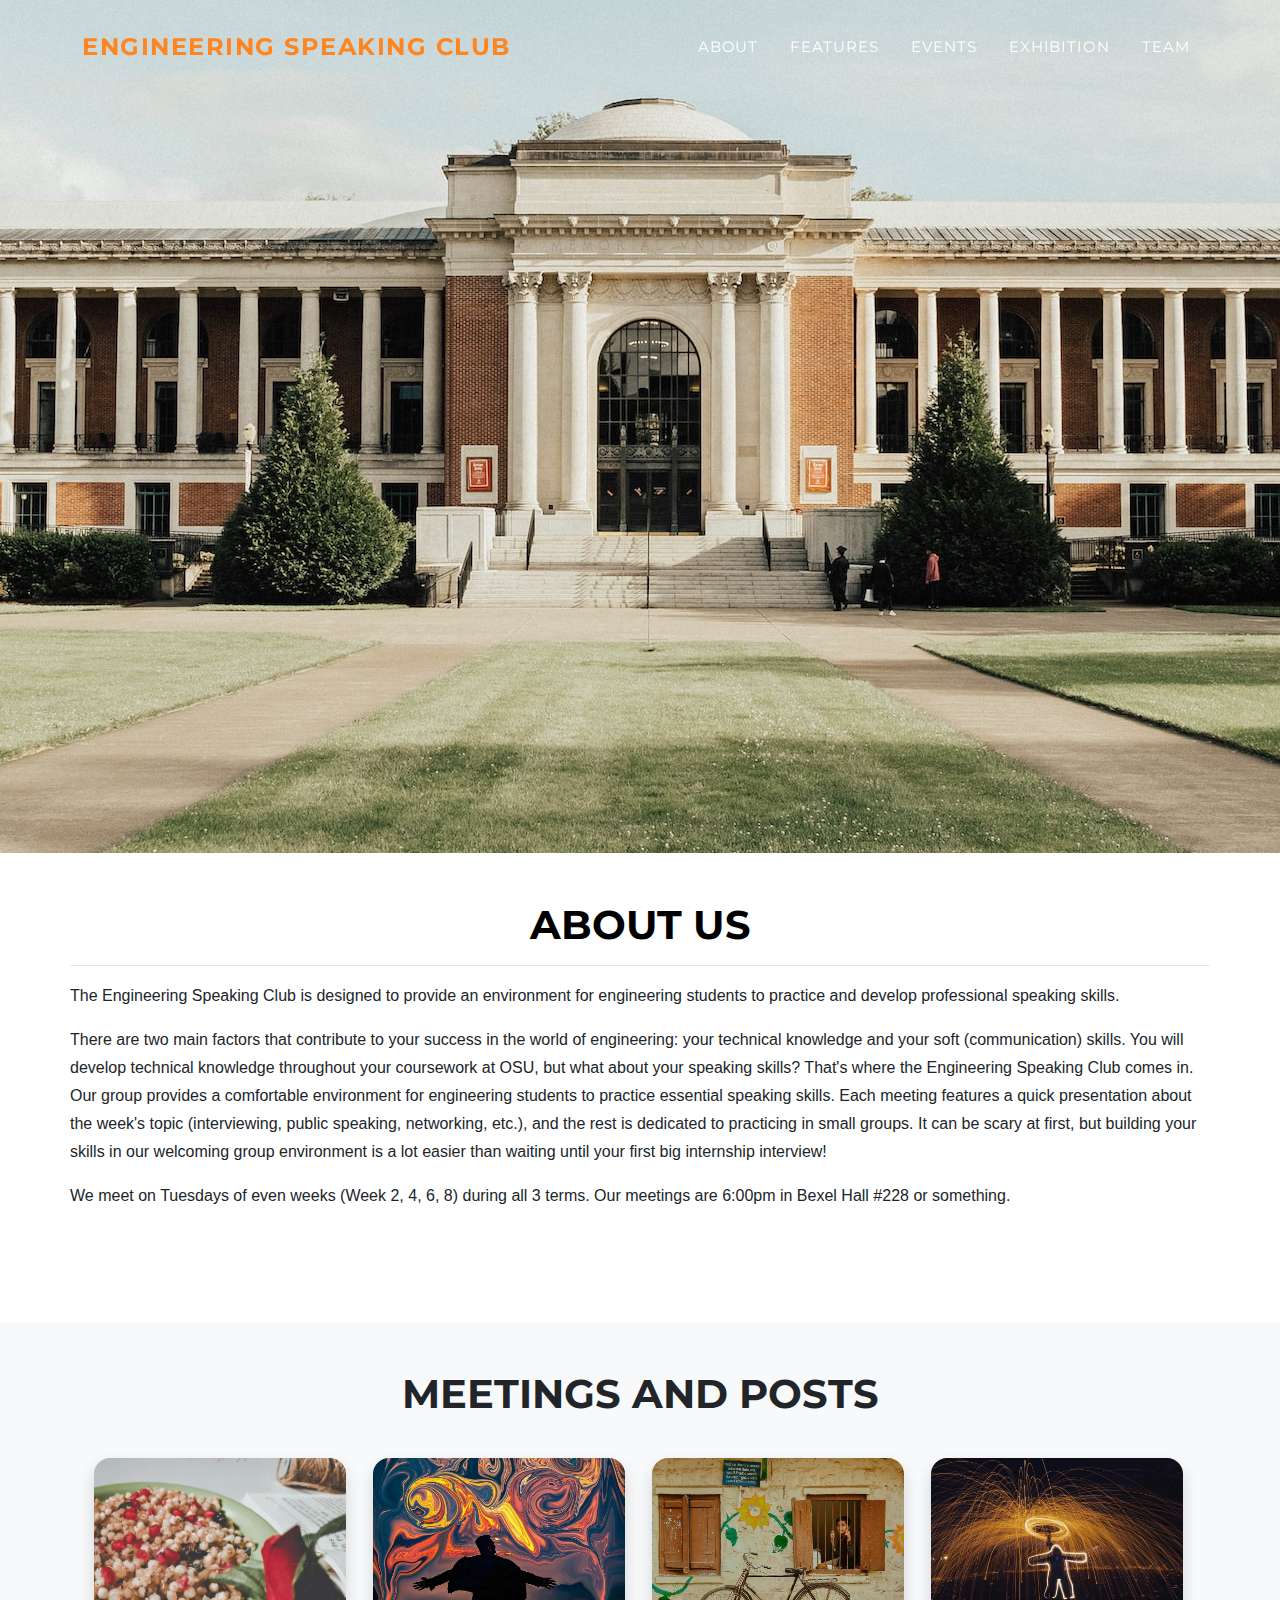
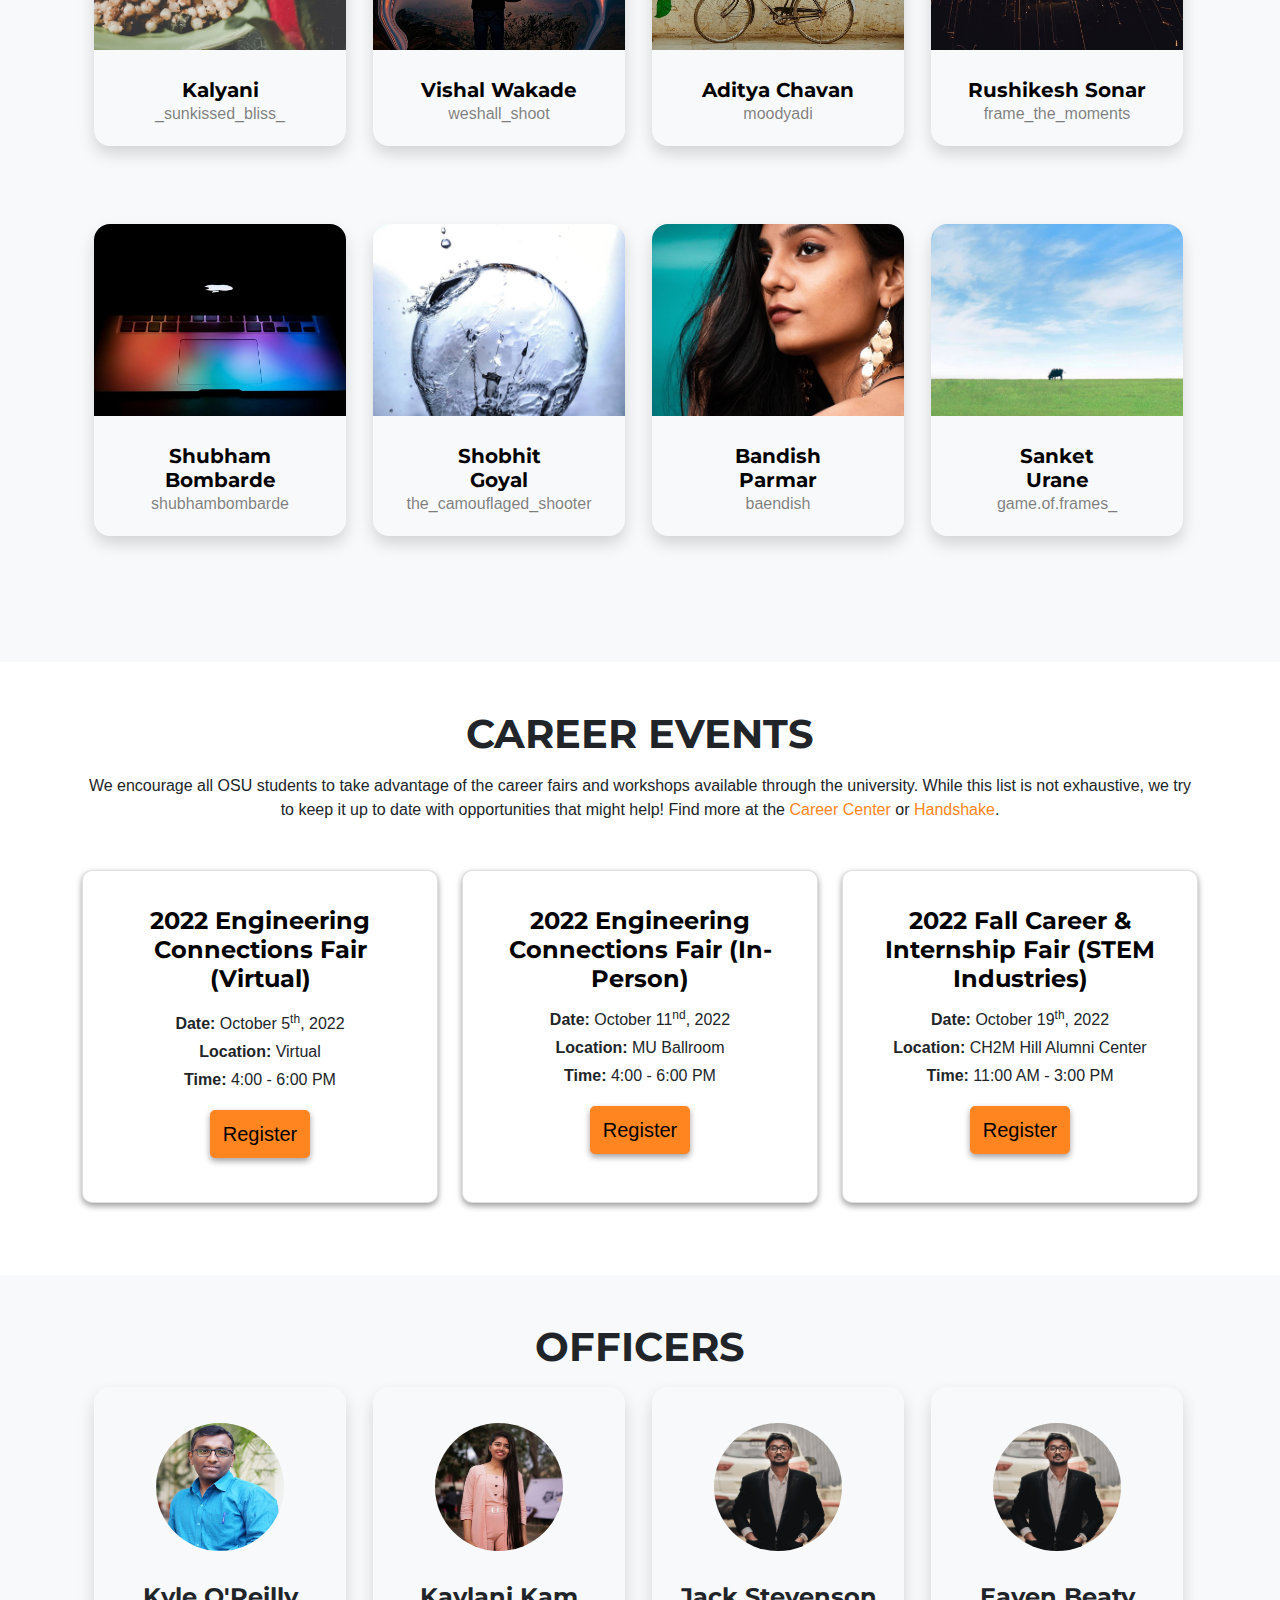
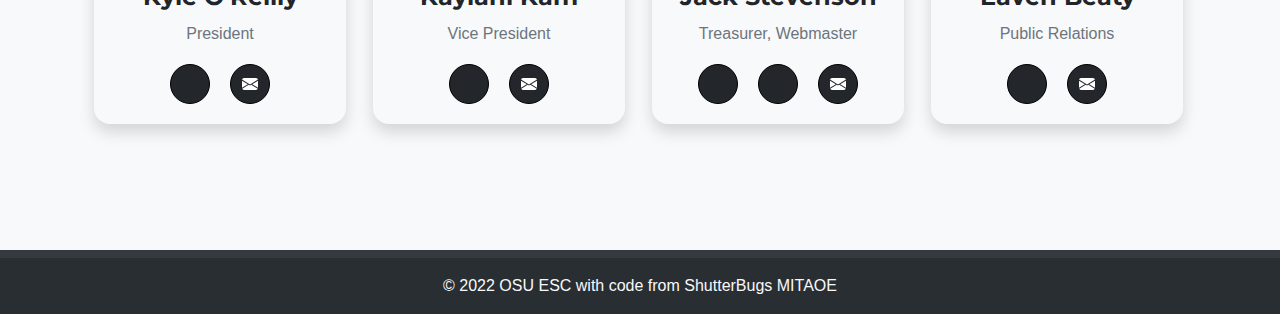
==== commit 7cebb701: "Work for mobile site" ====
--- a/docs/index.html
+++ b/docs/index.html
@@ -30,7 +30,8 @@
     <div class="container">
       <!-- <a class="navbar-brand js-scroll-trigger fade-in-left" href="#page-top">Engineering Speaking Club<img src="assets/img/logos/LOGO-SVGwhite.png"
           alt="SB Logo" /></a> -->
-      <a class="navbar-brand js-scroll-trigger fade-in-left main-title" href="#page-top">Engineering Speaking Club</a>
+      <a class="navbar-brand js-scroll-trigger fade-in-left main-title full-title" href="#page-top">Engineering Speaking Club</a>
+      <a class="navbar-brand js-scroll-trigger fade-in-left main-title short-title" href="#page-top">OSU ESC</a>
       <button class="navbar-toggler navbar-toggler-right fade-in-right" type="button" data-toggle="collapse"
         data-target="#navbarResponsive" aria-controls="navbarResponsive" aria-expanded="false"
         aria-label="Toggle navigation"><i class="fas fa-bars ml-1"></i>
@@ -703,125 +704,92 @@
             </div>
         </div>-->
 
-   <!-- Team-->
-  <section class="page-section bg-light" id="team">
-    <div class="container">
-      <div class="text-center">
-        <h2 class="section-heading text-uppercase">Our Team</h2>
-        <!-- <h3 class="section-subheading text-muted">Every Club needs someone at Lead to guide , support and show you the
-          right path before making a mistake.</h3> -->
-      </div>
-      
-      <div class="row">
-        <div class="col-lg-4">
-          <div class="team-member">
-			<!-- sir-->
-            <img class="mx-auto rounded-circle" src="assets/img/team/amol-kapse.jpg" alt="" />
-            <h4>Kyle O'Reilly</h4>
-            <p class="text-muted">President</p>
-            <a class="btn btn-dark btn-social mx-2" href="https://www.linkedin.com/in/kyle-o-reilly-a63815211/"><i
-                class="fab fa-linkedin-in"></i></a>
-            <!-- <a class="btn btn-dark btn-social mx-2" href="https://www.facebook.com/amolkapse83"><i
-                class="fab fa-facebook-f"></i></a>
-            <a class="btn btn-dark btn-social mx-2" href="https://instagram.com/amolkapse83?igshid=1cdeyvz7683v7"><i
-                class="fab fa-instagram"></i></a> -->
-            <a class="btn btn-dark btn-social mx-2" href="https://www.linkedin.com/in/falguni-charde-2749511b0">
-              <svg xmlns="http://www.w3.org/2000/svg" width="16" height="16" fill="currentColor" class="bi bi-envelope-fill" viewBox="0 0 16 16">
-                <path d="M.05 3.555A2 2 0 0 1 2 2h12a2 2 0 0 1 1.95 1.555L8 8.414.05 3.555ZM0 4.697v7.104l5.803-3.558L0 4.697ZM6.761 8.83l-6.57 4.027A2 2 0 0 0 2 14h12a2 2 0 0 0 1.808-1.144l-6.57-4.027L8 9.586l-1.239-.757Zm3.436-.586L16 11.801V4.697l-5.803 3.546Z"/>
-              </svg>
-            </a>
-          </div>
-        </div>
-
-        <div class="col-lg-4">
-          <div class="team-member">
-			<!-- president -->
-            <img class="mx-auto rounded-circle" src="new/Fiza_Patel1.jpeg" alt="" />
-            <h4>Kaylani Kam</h4>
-            <p class="text-muted">Vice President</p>
-            <a class="btn btn-dark btn-social mx-2" href="https://www.linkedin.com/in/fiza-p-3954b9141"><i
-                class="fab fa-linkedin-in"></i></a>
-            <!-- <a class="btn btn-dark btn-social mx-2" href="https://instagram.com/freezethe_moment_"><i
-                class="fab fa-instagram"></i></a> -->
-            <a class="btn btn-dark btn-social mx-2" href="https://www.linkedin.com/in/falguni-charde-2749511b0">
-              <svg xmlns="http://www.w3.org/2000/svg" width="16" height="16" fill="currentColor" class="bi bi-envelope-fill" viewBox="0 0 16 16">
-                <path d="M.05 3.555A2 2 0 0 1 2 2h12a2 2 0 0 1 1.95 1.555L8 8.414.05 3.555ZM0 4.697v7.104l5.803-3.558L0 4.697ZM6.761 8.83l-6.57 4.027A2 2 0 0 0 2 14h12a2 2 0 0 0 1.808-1.144l-6.57-4.027L8 9.586l-1.239-.757Zm3.436-.586L16 11.801V4.697l-5.803 3.546Z"/>
-              </svg>
-            </a>
-          </div>
-        </div>
-
-        <div class="col-lg-4">
-          <div class="team-member">
-			<!-- vice president -->
-            <img class="mx-auto rounded-circle" src="new/Falguni_Charde.jpg" alt="" />
-            <h4>Jack Stevenson</h4>
-            <p class="text-muted">Treasurer, Webmaster</p>
-            <a class="btn btn-dark btn-social mx-2" href="https://www.instagram.com/_speakingframes/"><i
-                class="fab fa-linkedin-in"></i></a>
-            <a class="btn btn-dark btn-social mx-2" href="https://twitter.com/FCharde?s=09"><i
-                class="fab fa-github"></i></a>
-            <a class="btn btn-dark btn-social mx-2" href="https://www.linkedin.com/in/falguni-charde-2749511b0">
-              <svg xmlns="http://www.w3.org/2000/svg" width="16" height="16" fill="currentColor" class="bi bi-envelope-fill" viewBox="0 0 16 16">
-                <path d="M.05 3.555A2 2 0 0 1 2 2h12a2 2 0 0 1 1.95 1.555L8 8.414.05 3.555ZM0 4.697v7.104l5.803-3.558L0 4.697ZM6.761 8.83l-6.57 4.027A2 2 0 0 0 2 14h12a2 2 0 0 0 1.808-1.144l-6.57-4.027L8 9.586l-1.239-.757Zm3.436-.586L16 11.801V4.697l-5.803 3.546Z"/>
-              </svg>
-            </a>
-          </div>
-        </div>
-        </div>
-
-        <div class="row">
-        <div class="col-lg">
-          <div class="team-member">
-			<!-- activity head -->
-            <img class="mx-auto rounded-circle" src="assets/img/team/Pratik Kale.jpeg" alt="" />
-            <h4>Eaven Beaty</h4>
-            <p class="text-muted">Public Relations</p>
-            <!-- <a class="btn btn-dark btn-social mx-2" href="https://www.instagram.com/prato.grapher"><i
-                class="fab fa-instagram"></i></a> -->
-            <a class="btn btn-dark btn-social mx-2" href="https://linkedin.com/in/pratik-kale135"><i
-                class="fab fa-linkedin-in"></i></a>
-            <a class="btn btn-dark btn-social mx-2" href="https://www.linkedin.com/in/falguni-charde-2749511b0">
-              <svg xmlns="http://www.w3.org/2000/svg" width="16" height="16" fill="currentColor" class="bi bi-envelope-fill" viewBox="0 0 16 16">
-                <path d="M.05 3.555A2 2 0 0 1 2 2h12a2 2 0 0 1 1.95 1.555L8 8.414.05 3.555ZM0 4.697v7.104l5.803-3.558L0 4.697ZM6.761 8.83l-6.57 4.027A2 2 0 0 0 2 14h12a2 2 0 0 0 1.808-1.144l-6.57-4.027L8 9.586l-1.239-.757Zm3.436-.586L16 11.801V4.697l-5.803 3.546Z"/>
-              </svg>
-            </a>
-          </div>
-        </div>
-
-		<div class="col-lg">
-          <div class="team-member">
-			<!-- content writing nidhi & srishti-->
-            <img class="mx-auto rounded-circle" src="new/Nidhi_Ochani2.jpg" alt="" />
-            <h4>Bonus Team Member</h4>
-            <p class="text-muted">Risk Management</p>
-            <a class="btn btn-dark btn-social mx-2" href="https://www.instagram.com/perspective.of.a.wallflower/"><i
-                class="fab fa-instagram"></i></a>
-          </div>
-        </div>
-        <!-- <div class="col-lg">
-          <div class="team-member"> -->
-      <!-- web + content  -->
-            <!-- <img class="mx-auto rounded-circle" src="new/Srishti_Acharya.jpg" alt="" />
-            <h4>Srishti Acharya</h4>
-            <p class="text-muted">Web Developer and Content Writer</p>
-            <a class="btn btn-dark btn-social mx-2" href="https://www.instagram.com/timeless._.treasures._/"><i
-                class="fab fa-instagram"></i></a>
-            <a class="btn btn-dark btn-social mx-2" href="https://www.linkedin.com/in/srishti-acharya-90920a20a"><i
-                class="fab fa-linkedin-in"></i></a>
-            <a class="btn btn-dark btn-social mx-2" href="https://srishtiacharya.github.io/Portfolio/"><i class="fas fa-globe"></i></a>
-          </div>
-        </div> -->
-      </div>
-        
-      <!-- </div>
-      <div class="row">
-        <div class="col-lg-8 mx-auto text-center">
-          <p class="large text-muted"> The Club has got amazing photographer as well as faculty coordinator Mr. Amol
-            Kapse . He has been constantly supportive since the founding of the Club.
-          </p>
-        </div>
-      </div> -->
+        <section class="page-section bg-light" id="features">
+          
+          <h2 class="section-heading text-uppercase text-center career-heading">Officers</h2>
+          <div class="container">
+            <div class="container">
+              <div class="row">
+
+                <div class="col-lg-3 col-md-4 col-6">
+                  <div class="card-feature border-0 shadow">
+                    <div class="card-body text-center">
+                      <img class="mx-auto rounded-circle profile-pic" src="assets/img/team/amol-kapse.jpg" alt="" />
+                      <h4>Kyle O'Reilly</h4>
+                      <p class="text-muted">President</p>
+                      <a class="btn btn-dark btn-social mx-2" href="https://www.linkedin.com/in/kyle-o-reilly-a63815211/"><i
+                          class="fab fa-linkedin-in"></i></a>
+                      <!-- <a class="btn btn-dark btn-social mx-2" href="https://www.facebook.com/amolkapse83"><i
+                          class="fab fa-facebook-f"></i></a>
+                      <a class="btn btn-dark btn-social mx-2" href="https://instagram.com/amolkapse83?igshid=1cdeyvz7683v7"><i
+                          class="fab fa-instagram"></i></a> -->
+                      <a class="btn btn-dark btn-social mx-2" href="https://www.linkedin.com/in/falguni-charde-2749511b0">
+                        <svg xmlns="http://www.w3.org/2000/svg" width="16" height="16" fill="currentColor" class="bi bi-envelope-fill" viewBox="0 0 16 16">
+                          <path d="M.05 3.555A2 2 0 0 1 2 2h12a2 2 0 0 1 1.95 1.555L8 8.414.05 3.555ZM0 4.697v7.104l5.803-3.558L0 4.697ZM6.761 8.83l-6.57 4.027A2 2 0 0 0 2 14h12a2 2 0 0 0 1.808-1.144l-6.57-4.027L8 9.586l-1.239-.757Zm3.436-.586L16 11.801V4.697l-5.803 3.546Z"/>
+                        </svg>
+                      </a>
+                    </div>
+                  </div>
+                </div>
+
+                <div class="col-lg-3 col-md-4 col-6">
+                  <div class="card-feature border-0 shadow">
+                    <div class="card-body text-center">
+                      <img class="mx-auto rounded-circle profile-pic" src="new/Fiza_Patel1.jpeg" alt="" />
+                      <h4>Kaylani Kam</h4>
+                      <p class="text-muted">Vice President</p>
+                      <a class="btn btn-dark btn-social mx-2" href="https://www.linkedin.com/in/fiza-p-3954b9141"><i
+                          class="fab fa-linkedin-in"></i></a>
+                      <!-- <a class="btn btn-dark btn-social mx-2" href="https://instagram.com/freezethe_moment_"><i
+                          class="fab fa-instagram"></i></a> -->
+                      <a class="btn btn-dark btn-social mx-2" href="https://www.linkedin.com/in/falguni-charde-2749511b0">
+                        <svg xmlns="http://www.w3.org/2000/svg" width="16" height="16" fill="currentColor" class="bi bi-envelope-fill" viewBox="0 0 16 16">
+                          <path d="M.05 3.555A2 2 0 0 1 2 2h12a2 2 0 0 1 1.95 1.555L8 8.414.05 3.555ZM0 4.697v7.104l5.803-3.558L0 4.697ZM6.761 8.83l-6.57 4.027A2 2 0 0 0 2 14h12a2 2 0 0 0 1.808-1.144l-6.57-4.027L8 9.586l-1.239-.757Zm3.436-.586L16 11.801V4.697l-5.803 3.546Z"/>
+                        </svg>
+                      </a>
+                    </div>
+                  </div>
+                </div>
+
+                <div class="col-lg-3 col-md-4 col-6">
+                  <div class="card-feature border-0 shadow">
+                    <div class="card-body text-center">
+                      <img class="mx-auto rounded-circle profile-pic" src="assets/img/team/Pratik Kale.jpeg" alt="" />
+                      <h4>Jack Stevenson</h4>
+                      <p class="text-muted">Treasurer, Webmaster</p>
+                      <a class="btn btn-dark btn-social mx-2" href="https://www.instagram.com/_speakingframes/"><i
+                          class="fab fa-linkedin-in"></i></a>
+                      <a class="btn btn-dark btn-social mx-2" href="https://twitter.com/FCharde?s=09"><i
+                          class="fab fa-github"></i></a>
+                      <a class="btn btn-dark btn-social mx-2" href="https://www.linkedin.com/in/falguni-charde-2749511b0">
+                        <svg xmlns="http://www.w3.org/2000/svg" width="16" height="16" fill="currentColor" class="bi bi-envelope-fill" viewBox="0 0 16 16">
+                          <path d="M.05 3.555A2 2 0 0 1 2 2h12a2 2 0 0 1 1.95 1.555L8 8.414.05 3.555ZM0 4.697v7.104l5.803-3.558L0 4.697ZM6.761 8.83l-6.57 4.027A2 2 0 0 0 2 14h12a2 2 0 0 0 1.808-1.144l-6.57-4.027L8 9.586l-1.239-.757Zm3.436-.586L16 11.801V4.697l-5.803 3.546Z"/>
+                        </svg>
+                      </a>
+                    </div>
+                  </div>
+                </div>
+
+                <div class="col-lg-3 col-md-4 col-6">
+                  <div class="card-feature border-0 shadow">
+                    <div class="card-body text-center">
+                      <img class="mx-auto rounded-circle profile-pic" src="assets/img/team/Pratik Kale.jpeg" alt="" />
+                        <h4>Eaven Beaty</h4>
+                        <p class="text-muted">Public Relations</p>
+                        <!-- <a class="btn btn-dark btn-social mx-2" href="https://www.instagram.com/prato.grapher"><i
+                            class="fab fa-instagram"></i></a> -->
+                        <a class="btn btn-dark btn-social mx-2" href="https://linkedin.com/in/pratik-kale135"><i
+                            class="fab fa-linkedin-in"></i></a>
+                        <a class="btn btn-dark btn-social mx-2" href="https://www.linkedin.com/in/falguni-charde-2749511b0">
+                          <svg xmlns="http://www.w3.org/2000/svg" width="16" height="16" fill="currentColor" class="bi bi-envelope-fill" viewBox="0 0 16 16">
+                            <path d="M.05 3.555A2 2 0 0 1 2 2h12a2 2 0 0 1 1.95 1.555L8 8.414.05 3.555ZM0 4.697v7.104l5.803-3.558L0 4.697ZM6.761 8.83l-6.57 4.027A2 2 0 0 0 2 14h12a2 2 0 0 0 1.808-1.144l-6.57-4.027L8 9.586l-1.239-.757Zm3.436-.586L16 11.801V4.697l-5.803 3.546Z"/>
+                          </svg>
+                        </a>
+                    </div>
+                  </div>
+                </div>     
+
+      </div>
 
 </section>
 
--- a/docs/css/styles.css
+++ b/docs/css/styles.css
@@ -77,6 +77,17 @@
   object-fit: none;
 }
 
+.career-heading {
+  margin-bottom: 2rem;
+}
+
+.profile-pic {
+  height: 10vw;
+  width: 10vw;
+  margin-top: 1rem;
+  margin-bottom: 2rem;
+}
+
 [tabindex="-1"]:focus:not(:focus-visible) {
   outline: 0 !important;
 }
@@ -10497,13 +10508,14 @@
   }
 }
 .team-member {
-  margin-bottom: 3rem;
+  margin-bottom: 0rem;
+  margin-top: 2rem;
   text-align: center;
 }
 .team-member img {
   width: 14rem;
   height: 14rem;
-  border: 0.5rem solid rgba(0, 0, 0, 0.1);
+  /* border: 0.5rem solid rgba(0, 0, 0, 0.1); */
 }
 .team-member h4 {
   margin-top: 1.5rem;
@@ -10814,5 +10826,72 @@
  
 }
 
-
+.short-title {
+  display: none;
+}
+
+.full-title {
+  display: block;
+}
+
+@media screen and (max-width:800px) {
+  .short-title {display: flex}
+  .full-title {display: none;}
+  .main-image {display: none;}
+  #about {padding-top: 10vh;}
+  .team-member {
+    margin-bottom: 3rem;
+    text-align: center;
+    background-color: blue;
+    width: 50vw;
+    border-radius: 1.5rem;
+    padding-top: 1rem;
+    padding-bottom: 1rem;
+  }
+  .team-member img {
+    width: 7rem;
+    height: 7rem;
+    border: 0.5rem solid rgba(0, 0, 0, 0.1);
+  }
+  .team-member h4 {
+    margin-top: 1rem;
+    margin-bottom: 0;
+    font-size: 1rem;
+  }
+  .team-member p {
+    font-size: 0.75rem;
+  }
+  .btn-social {
+    width: 2rem;
+    height: 2rem;
+    padding: 0px;
+    margin: 0px;
+
+  }
+
+  .col-lg {
+    padding: 0rem;
+  }
+  .profile-pic {
+    margin-top: 1rem;
+    margin-bottom: 1rem;
+  }
+
+  .card-body {
+    margin: 0;
+    padding: 1rem;
+  }
+
+  .card-body h4 {
+    font-size: 4vw;
+    padding: 0;
+    margin: 0;
+  }
+
+  .card-body p {
+    font-size: 3vw;
+  }
+
+
+}
  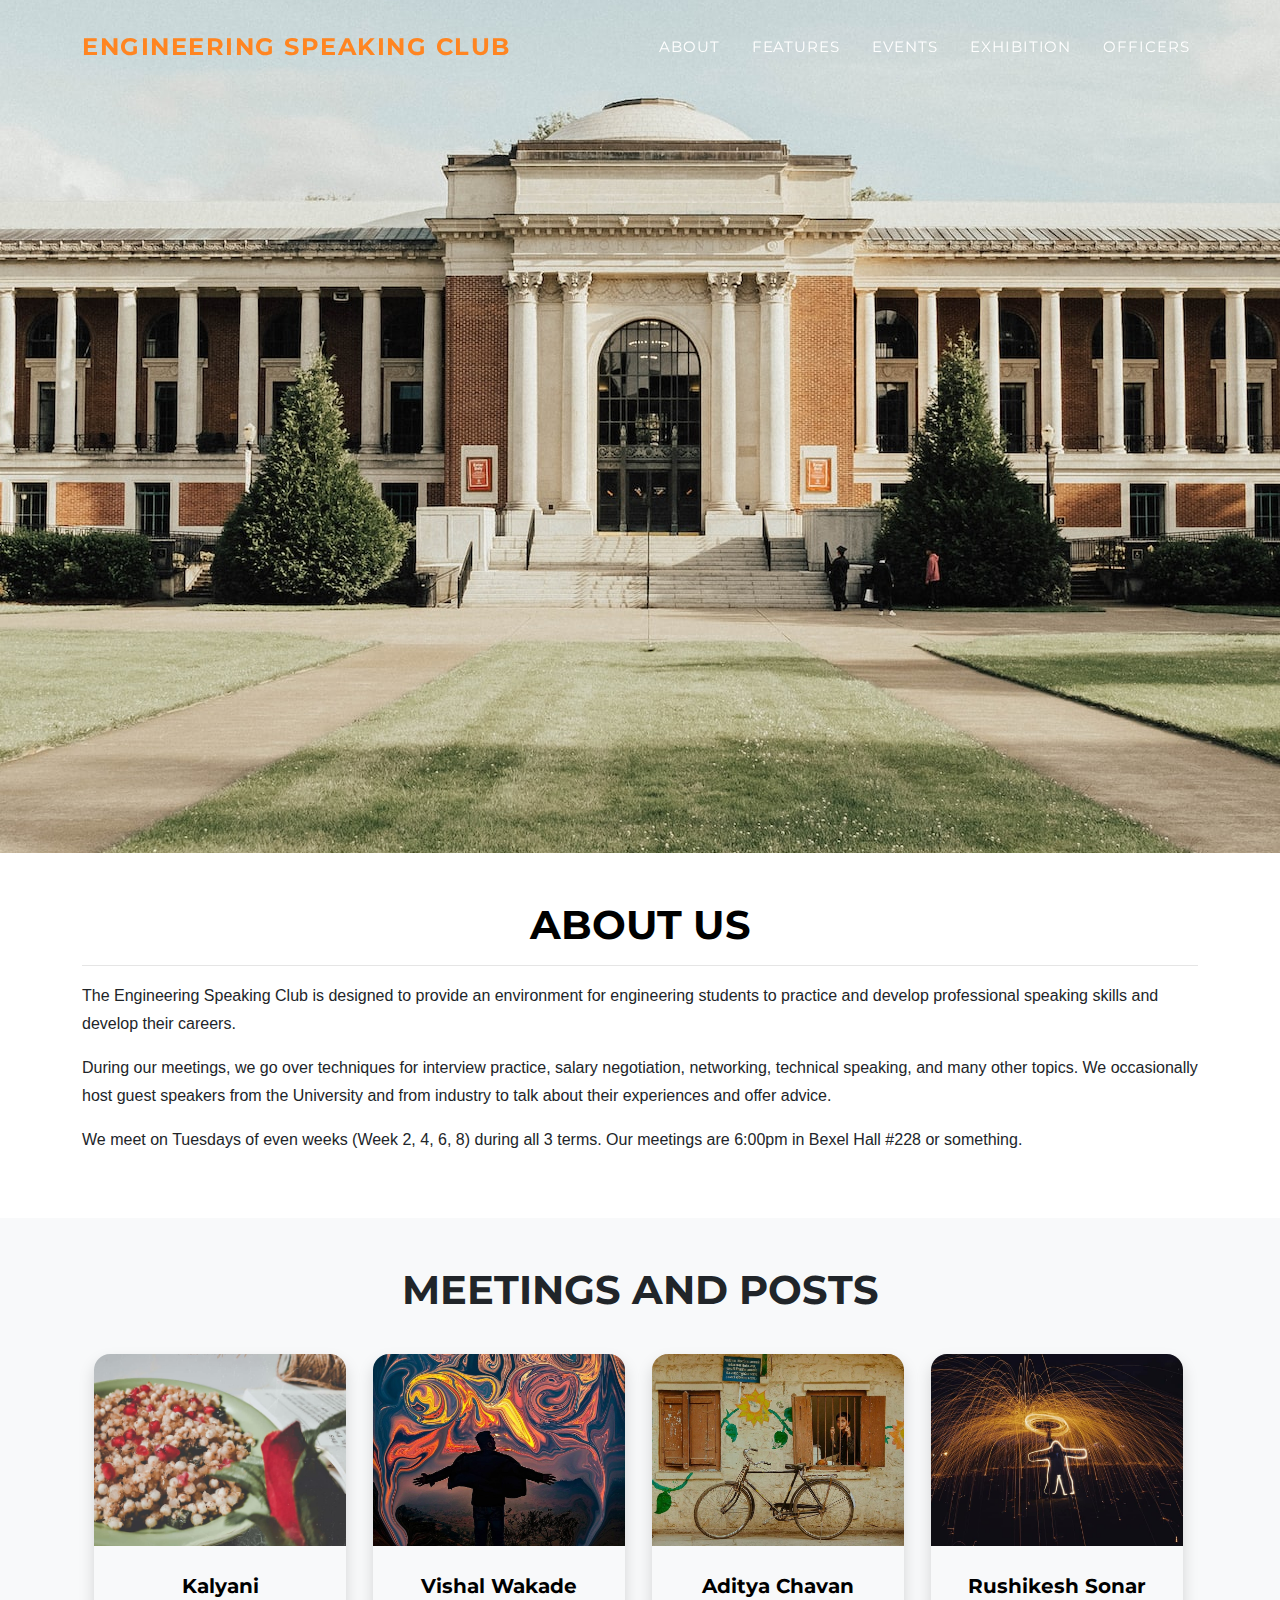
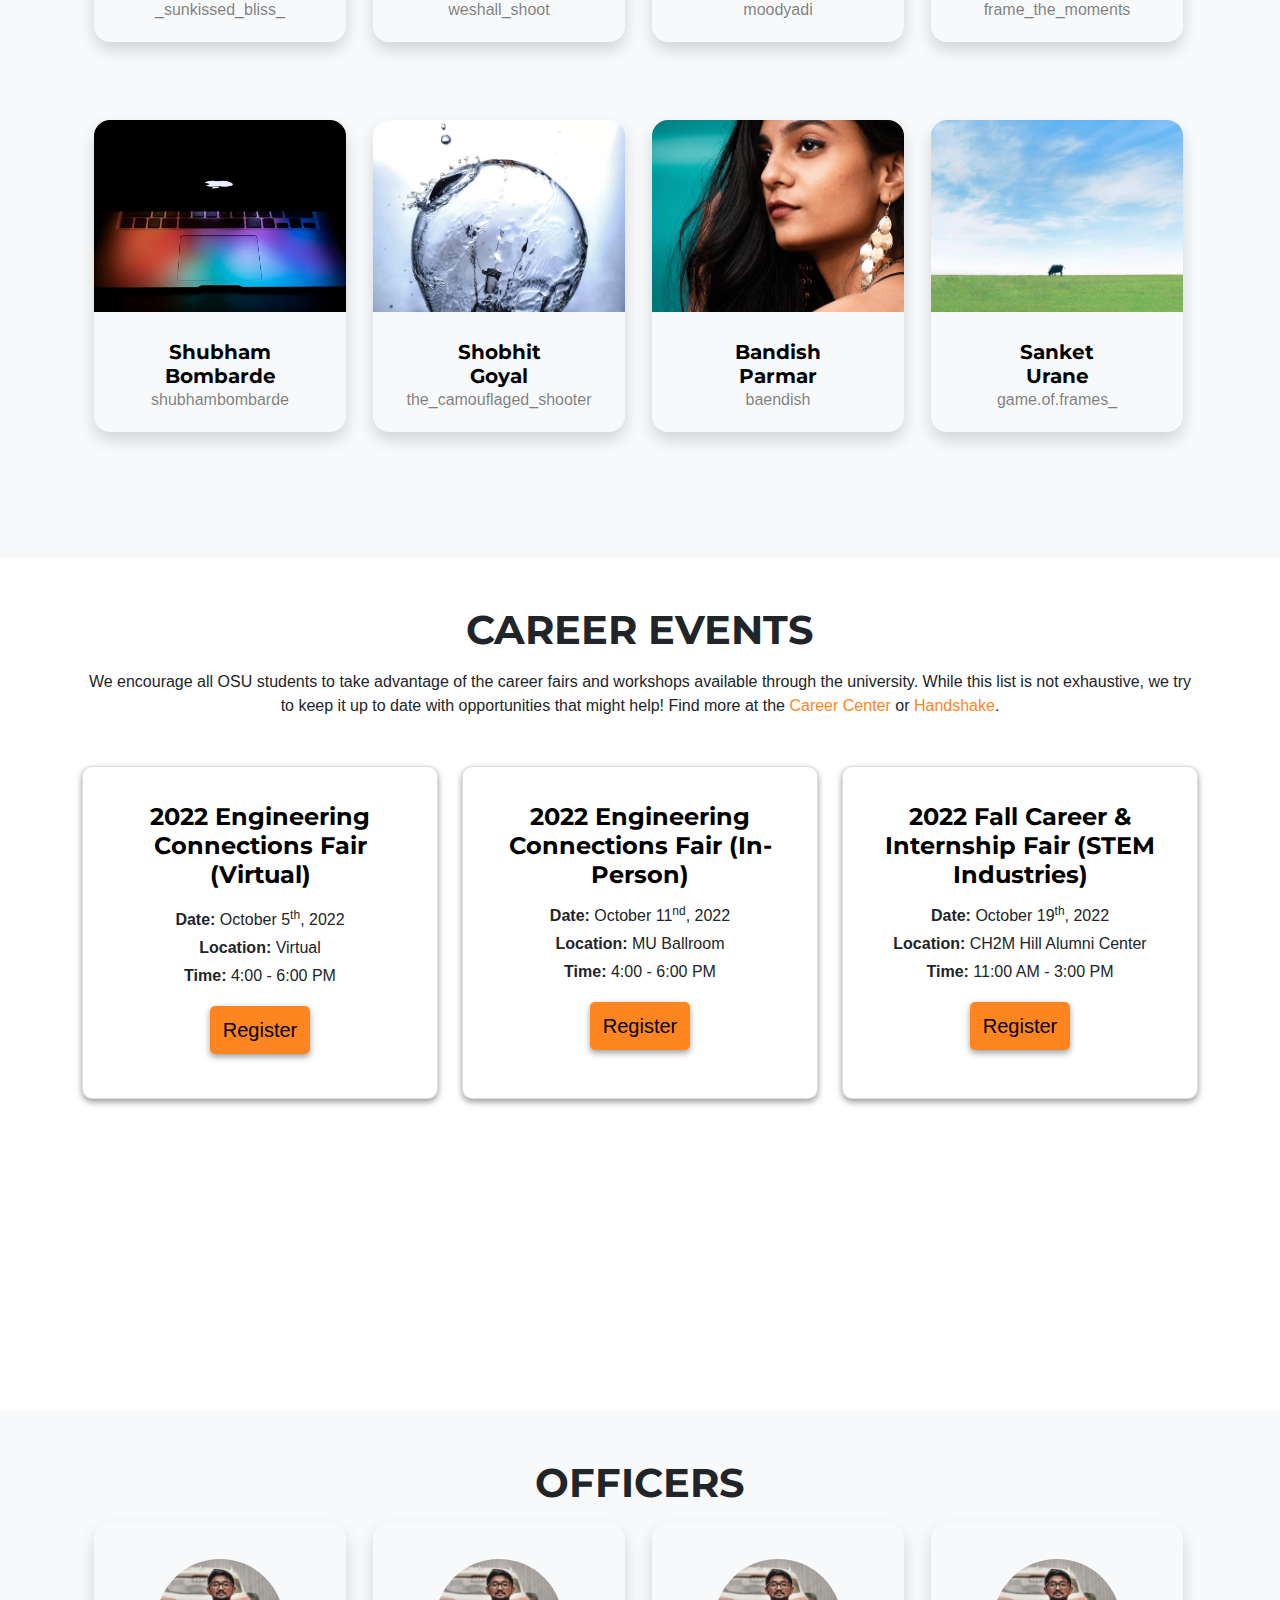
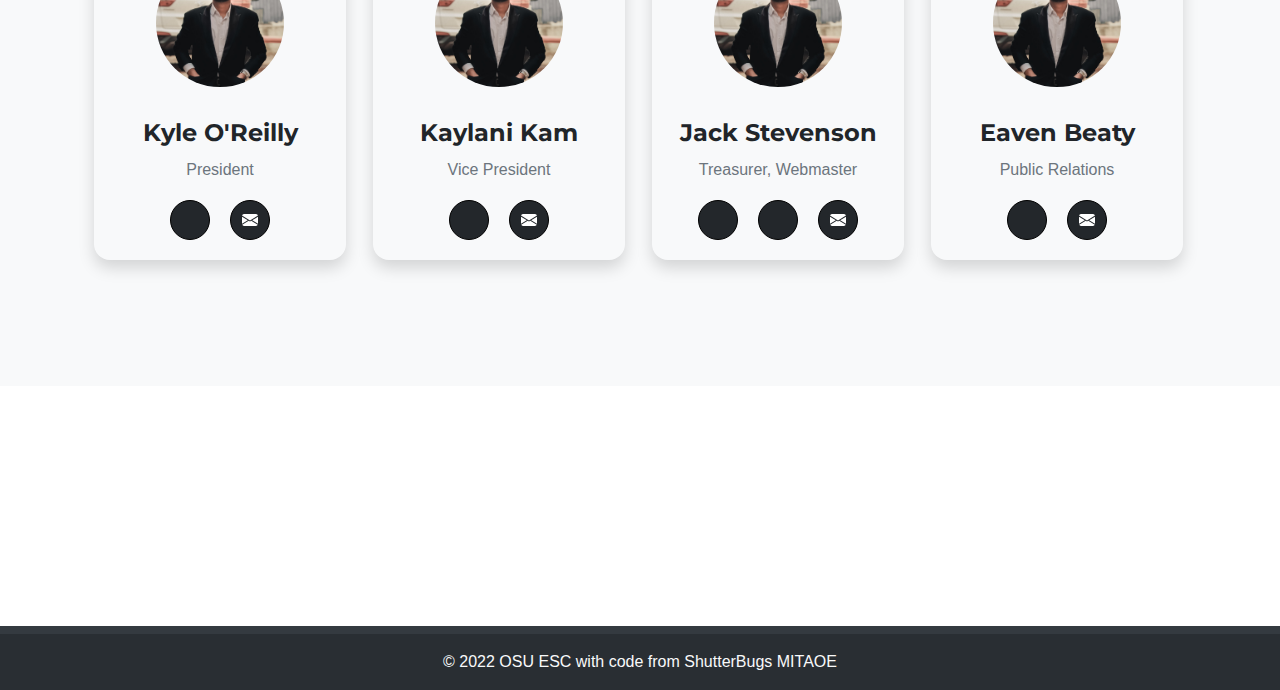
==== commit d21916c1: "Text and stylistic changes; cleaning up" ====
--- a/docs/index.html
+++ b/docs/index.html
@@ -42,7 +42,7 @@
           <li class="nav-item"><a class="nav-link js-scroll-trigger" href="#features">Features</a></li>
           <li class="nav-item"><a class="nav-link js-scroll-trigger" href="#events">Events</a></li>
           <li class="nav-item"><a class="nav-link js-scroll-trigger" href="gallery.html">Exhibition</a></li>
-          <li class="nav-item"><a class="nav-link js-scroll-trigger" href="#team">Team</a></li>
+          <li class="nav-item"><a class="nav-link js-scroll-trigger" href="#officers">Officers</a></li>
         </ul>
       </div>
     </div>
@@ -113,32 +113,18 @@
 
   <section class="page-section fadein" id="about">
     <div class="container">
-      <div class="row">
-        <div>
-
+      <div class="main-description">
           <h1 class='text-success text-center'>ABOUT US</h1>
-          <h2></h2>
           <hr>
           <p>The Engineering Speaking Club is designed to provide an environment for engineering students to practice 
-            and develop professional speaking skills. </p>
-          <p>There are two main factors that contribute to your success in the world of engineering: your technical 
-            knowledge and your soft (communication) skills. You will develop technical knowledge throughout your 
-            coursework at OSU, but what about your speaking skills? That's where the Engineering Speaking Club comes in. 
-            Our group provides a comfortable environment for engineering students to practice essential speaking skills. 
-            Each meeting features a quick presentation about the week's topic (interviewing, public speaking, 
-            networking, etc.), and the rest is dedicated to practicing in small groups. It can be scary at first, 
-            but building your skills in our welcoming group environment is a lot easier than waiting until your 
-            first big internship interview!
+            and develop professional speaking skills and develop their careers.</p>
+          <p>During our meetings, we go over techniques for interview practice, salary negotiation, networking,
+            technical speaking, and many other topics. We occasionally host guest speakers from the University and from
+            industry to talk about their experiences and offer advice.
           </p>
           <p>We meet on Tuesdays of even weeks (Week 2, 4, 6, 8) during all 3 terms. Our meetings are 
             6:00pm in Bexel Hall #228 or something.
           </p>
-
-
-        </div>
-        <!-- <div class="col-md-5">
-          <img class="camera-img" src="assets/img/about/people-and-camera.png" alt="">
-        </div> -->
       </div>
     </div>
   </section>
@@ -703,7 +689,7 @@
                 </div>
             </div>
         </div>-->
-
+        <section id="officers">
         <section class="page-section bg-light" id="features">
           
           <h2 class="section-heading text-uppercase text-center career-heading">Officers</h2>
@@ -714,7 +700,7 @@
                 <div class="col-lg-3 col-md-4 col-6">
                   <div class="card-feature border-0 shadow">
                     <div class="card-body text-center">
-                      <img class="mx-auto rounded-circle profile-pic" src="assets/img/team/amol-kapse.jpg" alt="" />
+                      <img class="mx-auto rounded-circle profile-pic" src="assets/img/team/Pratik Kale.jpeg" alt="" />
                       <h4>Kyle O'Reilly</h4>
                       <p class="text-muted">President</p>
                       <a class="btn btn-dark btn-social mx-2" href="https://www.linkedin.com/in/kyle-o-reilly-a63815211/"><i
@@ -735,7 +721,7 @@
                 <div class="col-lg-3 col-md-4 col-6">
                   <div class="card-feature border-0 shadow">
                     <div class="card-body text-center">
-                      <img class="mx-auto rounded-circle profile-pic" src="new/Fiza_Patel1.jpeg" alt="" />
+                      <img class="mx-auto rounded-circle profile-pic" src="assets/img/team/Pratik Kale.jpeg" alt="" />
                       <h4>Kaylani Kam</h4>
                       <p class="text-muted">Vice President</p>
                       <a class="btn btn-dark btn-social mx-2" href="https://www.linkedin.com/in/fiza-p-3954b9141"><i
@@ -757,11 +743,11 @@
                       <img class="mx-auto rounded-circle profile-pic" src="assets/img/team/Pratik Kale.jpeg" alt="" />
                       <h4>Jack Stevenson</h4>
                       <p class="text-muted">Treasurer, Webmaster</p>
-                      <a class="btn btn-dark btn-social mx-2" href="https://www.instagram.com/_speakingframes/"><i
+                      <a class="btn btn-dark btn-social mx-2" href="https://www.linkedin.com/in/js567/"><i
                           class="fab fa-linkedin-in"></i></a>
-                      <a class="btn btn-dark btn-social mx-2" href="https://twitter.com/FCharde?s=09"><i
+                      <a class="btn btn-dark btn-social mx-2" href="https://github.com/js567"><i
                           class="fab fa-github"></i></a>
-                      <a class="btn btn-dark btn-social mx-2" href="https://www.linkedin.com/in/falguni-charde-2749511b0">
+                      <a class="btn btn-dark btn-social mx-2" href="mailto: stevenj4@oregonstate.edu">
                         <svg xmlns="http://www.w3.org/2000/svg" width="16" height="16" fill="currentColor" class="bi bi-envelope-fill" viewBox="0 0 16 16">
                           <path d="M.05 3.555A2 2 0 0 1 2 2h12a2 2 0 0 1 1.95 1.555L8 8.414.05 3.555ZM0 4.697v7.104l5.803-3.558L0 4.697ZM6.761 8.83l-6.57 4.027A2 2 0 0 0 2 14h12a2 2 0 0 0 1.808-1.144l-6.57-4.027L8 9.586l-1.239-.757Zm3.436-.586L16 11.801V4.697l-5.803 3.546Z"/>
                         </svg>
@@ -791,6 +777,7 @@
 
       </div>
 
+</section>
 </section>
 
 
--- a/docs/css/styles.css
+++ b/docs/css/styles.css
@@ -10835,7 +10835,7 @@
 }
 
 @media screen and (max-width:800px) {
-  .short-title {display: flex}
+  .short-title {display: flex; font-size: 6vw;}
   .full-title {display: none;}
   .main-image {display: none;}
   #about {padding-top: 10vh;}
@@ -10892,6 +10892,12 @@
     font-size: 3vw;
   }
 
-
+  .text-success {
+    text-align: left;
+  }
+
+  .main-description {
+    text-align: left;
+  }
 }
  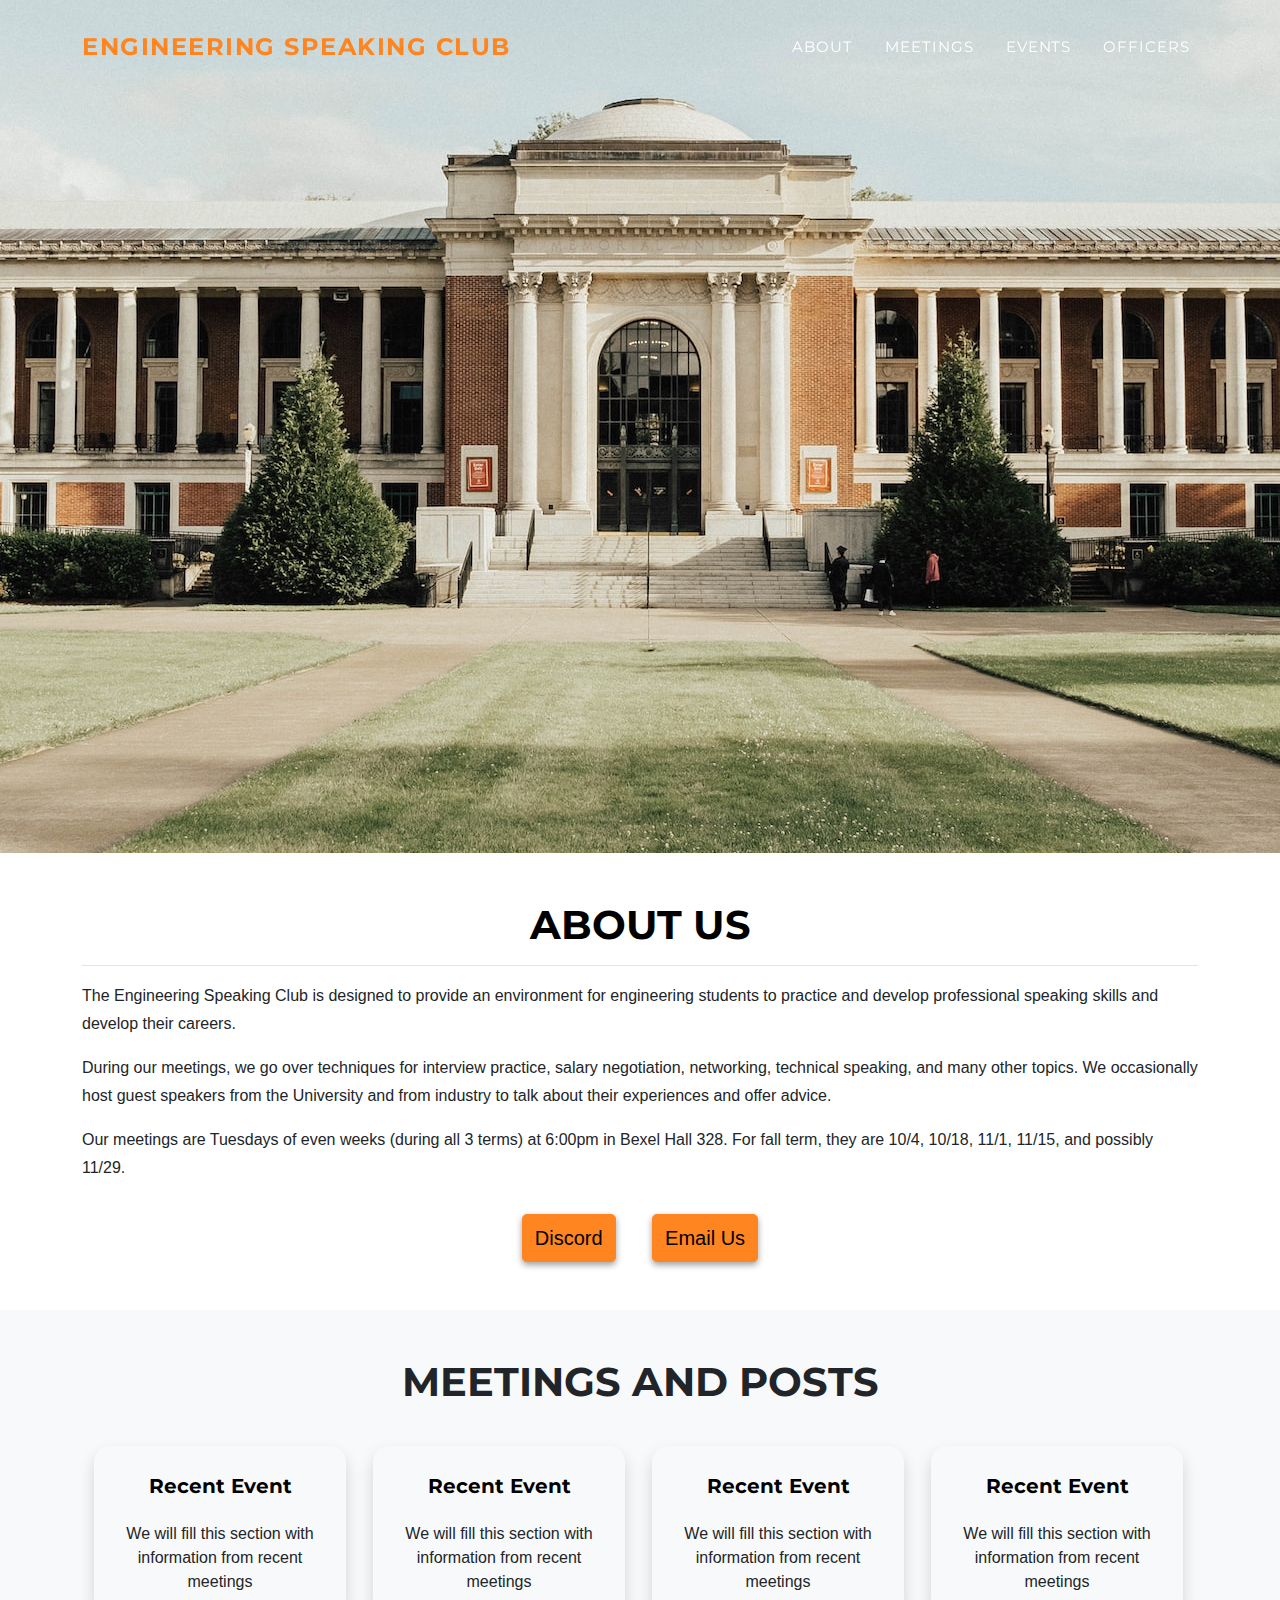
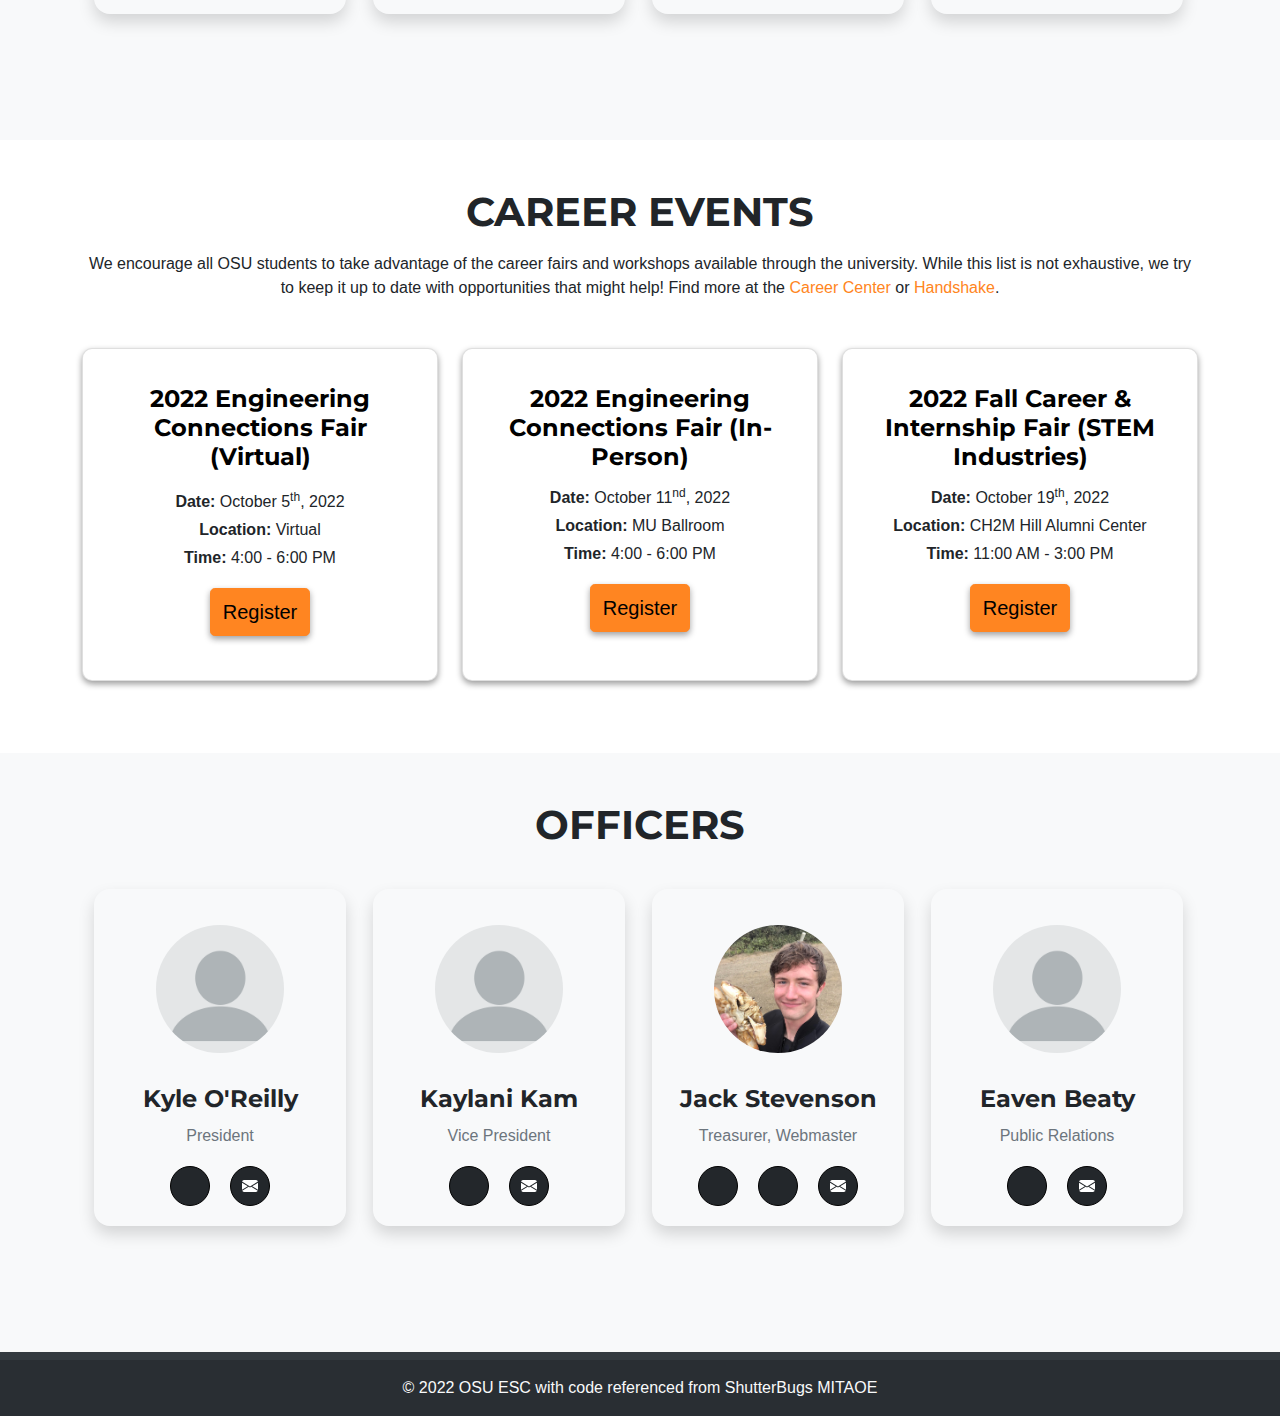
==== commit fd4af2ce: "Edits to make website viable" ====
--- a/docs/index.html
+++ b/docs/index.html
@@ -39,9 +39,9 @@
       <div class="collapse navbar-collapse fade-in-right" id="navbarResponsive">
         <ul class="navbar-nav text-uppercase ml-auto">
           <li class="nav-item"><a class="nav-link js-scroll-trigger" href="#about">About</a></li>
-          <li class="nav-item"><a class="nav-link js-scroll-trigger" href="#features">Features</a></li>
+          <li class="nav-item"><a class="nav-link js-scroll-trigger" href="#features">Meetings</a></li>
           <li class="nav-item"><a class="nav-link js-scroll-trigger" href="#events">Events</a></li>
-          <li class="nav-item"><a class="nav-link js-scroll-trigger" href="gallery.html">Exhibition</a></li>
+          <!-- <li class="nav-item"><a class="nav-link js-scroll-trigger" href="gallery.html">Exhibition</a></li> -->
           <li class="nav-item"><a class="nav-link js-scroll-trigger" href="#officers">Officers</a></li>
         </ul>
       </div>
@@ -122,9 +122,14 @@
             technical speaking, and many other topics. We occasionally host guest speakers from the University and from
             industry to talk about their experiences and offer advice.
           </p>
-          <p>We meet on Tuesdays of even weeks (Week 2, 4, 6, 8) during all 3 terms. Our meetings are 
-            6:00pm in Bexel Hall #228 or something.
+          <p>Our meetings are Tuesdays of even weeks (during all 3 terms) at 
+            6:00pm in Bexel Hall 328. For fall term, they are 10/4, 10/18, 11/1, 11/15, and possibly 11/29.
           </p>
+          <div class="button-holder">
+            <a href="https://discord.gg/ATm5NUmX" class="btn btn-primary btn-lg float-center upper-button">Discord</a>
+            <a href="mailto: oreillky@oregonstate.edu" class="btn btn-primary btn-lg float-center upper-button">Email Us</a>
+          </div>
+          
       </div>
     </div>
   </section>
@@ -208,27 +213,31 @@
           <!-- Feature 1 -->
           <div class="col-lg-3 col-md-4 col-6">
             <div class="card-feature border-0 shadow">
-              <a href="https://www.instagram.com/p/CElh1L3gUG2/?utm_source=ig_web_copy_link">
-                <img src="assets/img/features/1-1.jpg" class="card-feature-img-top" alt="1-1"></a>
+              <!-- <a href="https://www.instagram.com/p/CElh1L3gUG2/?utm_source=ig_web_copy_link">
+                <img src="assets/img/features/1-1.jpg" class="card-feature-img-top" alt="1-1"></a> -->
               <div class="card-body text-center">
-                <a href="https://www.instagram.com/_sunkissed_bliss_/">
-                  <h5 class="card-title mb-0">Kalyani </h5>
-                  <div class="card-text text-black-50">_sunkissed_bliss_</div>
-                </a>
-
+                <!-- <a href="https://www.instagram.com/_sunkissed_bliss_/"> -->
+                  <h5 class="card-title mb-0">Recent Event </h5>
+                  <br>
+                  <div>We will fill this section with information from 
+                    recent meetings
+                  </div>
+                <!-- </a> -->
               </div>
             </div>
           </div>
           <!-- Feature 2 -->
           <div class="col-lg-3 col-md-4 col-6">
             <div class="card-feature border-0 shadow">
-              <a href="https://www.instagram.com/p/CEnvjwDg8Yr/?utm_source=ig_web_copy_link">
-                <img src="assets/img/features/1-2.jpg" class="card-feature-img-top" alt="1-2"></a>
+              <!-- <a href="https://www.instagram.com/p/CEnvjwDg8Yr/?utm_source=ig_web_copy_link">
+                <img src="assets/img/features/1-2.jpg" class="card-feature-img-top" alt="1-2"></a> -->
               <div class="card-body text-center">
-                <a href="https://www.instagram.com/weshall_shoot/">
-                  <h5 class="card-title mb-0">Vishal Wakade</h5>
-                  <div class="card-text text-black-50">weshall_shoot</div>
-                </a>
+                <!-- <a href="https://www.instagram.com/weshall_shoot/"> -->
+                  <h5 class="card-title mb-0">Recent Event</h5>
+                  <br>
+                  <div>We will fill this section with information from 
+                    recent meetings</div>
+                <!-- </a> -->
               </div>
             </div>
           </div>
@@ -236,31 +245,35 @@
           <!-- Feature 3 -->
           <div class="col-lg-3 col-md-4 col-6">
             <div class="card-feature border-0 shadow">
-              <a href="https://www.instagram.com/p/CEtbUT7AMOq/?utm_source=ig_web_copy_link">
-                <img src="assets/img/features/1-3.jpg" class="card-feature-img-top" alt="1-3"></a>
+              <!-- <a href="https://www.instagram.com/p/CEtbUT7AMOq/?utm_source=ig_web_copy_link">
+                <img src="assets/img/features/1-3.jpg" class="card-feature-img-top" alt="1-3"></a> -->
               <div class="card-body text-center">
-                <h5 class="card-title mb-0">Aditya Chavan</h5>
-                <div class="card-text text-black-50">moodyadi</div>
+                <h5 class="card-title mb-0">Recent Event</h5>
+                <br>
+                <div>We will fill this section with information from 
+                  recent meetings</div>
               </div>
             </div>
           </div>
           <!-- Feature 4 -->
           <div class="col-lg-3 col-md-4 col-6">
             <div class="card-feature border-0 shadow">
-              <a href="https://www.instagram.com/p/CEwlwVkg24Z/?utm_source=ig_web_copy_link">
-                <img src="assets/img/features/1-4.jpg" class="card-feature-img-top" alt="1-4"></a>
+              <!-- <a href="https://www.instagram.com/p/CEwlwVkg24Z/?utm_source=ig_web_copy_link">
+                <img src="assets/img/features/1-4.jpg" class="card-feature-img-top" alt="1-4"></a> -->
               <div class="card-body text-center">
-                <a href="https://www.instagram.com/frame_the_moments/">
-                  <h5 class="card-title mb-0">Rushikesh Sonar</h5>
-                  <div class="card-text text-black-50">frame_the_moments</div>
-                </a>
+                <!-- <a href="https://www.instagram.com/frame_the_moments/"> -->
+                  <h5 class="card-title mb-0">Recent Event</h5>
+                  <br>
+                  <div>We will fill this section with information from 
+                    recent meetings</div>
+                <!-- </a> -->
               </div>
             </div>
           </div>
         </div>
       </div>
       <!--Feature Row 2-->
-      <div class="container">
+      <div hidden class="container">
         <div class="row">
           <!-- Feature 1 -->
           <div class="col-lg-3 col-md-4 col-6">
@@ -689,10 +702,10 @@
                 </div>
             </div>
         </div>-->
-        <section id="officers">
-        <section class="page-section bg-light" id="features">
+        <section class="page-section bg-light" id="officers">
           
           <h2 class="section-heading text-uppercase text-center career-heading">Officers</h2>
+          <br>
           <div class="container">
             <div class="container">
               <div class="row">
@@ -700,7 +713,7 @@
                 <div class="col-lg-3 col-md-4 col-6">
                   <div class="card-feature border-0 shadow">
                     <div class="card-body text-center">
-                      <img class="mx-auto rounded-circle profile-pic" src="assets/img/team/Pratik Kale.jpeg" alt="" />
+                      <img class="mx-auto rounded-circle profile-pic" src="assets/img/team/blank.jpeg" alt="" />
                       <h4>Kyle O'Reilly</h4>
                       <p class="text-muted">President</p>
                       <a class="btn btn-dark btn-social mx-2" href="https://www.linkedin.com/in/kyle-o-reilly-a63815211/"><i
@@ -709,7 +722,7 @@
                           class="fab fa-facebook-f"></i></a>
                       <a class="btn btn-dark btn-social mx-2" href="https://instagram.com/amolkapse83?igshid=1cdeyvz7683v7"><i
                           class="fab fa-instagram"></i></a> -->
-                      <a class="btn btn-dark btn-social mx-2" href="https://www.linkedin.com/in/falguni-charde-2749511b0">
+                      <a class="btn btn-dark btn-social mx-2" href="mailto: oreillky@oregonstate.edu">
                         <svg xmlns="http://www.w3.org/2000/svg" width="16" height="16" fill="currentColor" class="bi bi-envelope-fill" viewBox="0 0 16 16">
                           <path d="M.05 3.555A2 2 0 0 1 2 2h12a2 2 0 0 1 1.95 1.555L8 8.414.05 3.555ZM0 4.697v7.104l5.803-3.558L0 4.697ZM6.761 8.83l-6.57 4.027A2 2 0 0 0 2 14h12a2 2 0 0 0 1.808-1.144l-6.57-4.027L8 9.586l-1.239-.757Zm3.436-.586L16 11.801V4.697l-5.803 3.546Z"/>
                         </svg>
@@ -721,7 +734,7 @@
                 <div class="col-lg-3 col-md-4 col-6">
                   <div class="card-feature border-0 shadow">
                     <div class="card-body text-center">
-                      <img class="mx-auto rounded-circle profile-pic" src="assets/img/team/Pratik Kale.jpeg" alt="" />
+                      <img class="mx-auto rounded-circle profile-pic" src="assets/img/team/blank.jpeg" alt="" />
                       <h4>Kaylani Kam</h4>
                       <p class="text-muted">Vice President</p>
                       <a class="btn btn-dark btn-social mx-2" href="https://www.linkedin.com/in/fiza-p-3954b9141"><i
@@ -740,7 +753,7 @@
                 <div class="col-lg-3 col-md-4 col-6">
                   <div class="card-feature border-0 shadow">
                     <div class="card-body text-center">
-                      <img class="mx-auto rounded-circle profile-pic" src="assets/img/team/Pratik Kale.jpeg" alt="" />
+                      <img class="mx-auto rounded-circle profile-pic" src="assets/img/team/jack.jpg" alt="" />
                       <h4>Jack Stevenson</h4>
                       <p class="text-muted">Treasurer, Webmaster</p>
                       <a class="btn btn-dark btn-social mx-2" href="https://www.linkedin.com/in/js567/"><i
@@ -759,7 +772,7 @@
                 <div class="col-lg-3 col-md-4 col-6">
                   <div class="card-feature border-0 shadow">
                     <div class="card-body text-center">
-                      <img class="mx-auto rounded-circle profile-pic" src="assets/img/team/Pratik Kale.jpeg" alt="" />
+                      <img class="mx-auto rounded-circle profile-pic" src="assets/img/team/blank.jpeg" alt="" />
                         <h4>Eaven Beaty</h4>
                         <p class="text-muted">Public Relations</p>
                         <!-- <a class="btn btn-dark btn-social mx-2" href="https://www.instagram.com/prato.grapher"><i
@@ -778,7 +791,7 @@
       </div>
 
 </section>
-</section>
+
 
 
   <!-- Contact-->
@@ -874,7 +887,7 @@
 
     <!-- Copyright -->
     <div class="text-center text-light p-3" style="background-color: rgba(0, 0, 0, 0.2);">
-      © 2022 OSU ESC with code from 
+      © 2022 OSU ESC with code referenced from 
       <a class="text-light" href="https://shutterbugsmitaoe.github.io/">ShutterBugs MITAOE</a>
     </div>
     <!-- Copyright -->
--- a/docs/css/styles.css
+++ b/docs/css/styles.css
@@ -77,6 +77,19 @@
   object-fit: none;
 }
 
+.button-holder {
+  display: block;
+  text-align: center;
+}
+
+.upper-button {
+  margin-left: 1rem;
+  margin-right: 1rem;
+  margin-top: 1rem;
+  padding-left: 3rem;
+  padding-right: 3rem;
+}
+
 .career-heading {
   margin-bottom: 2rem;
 }
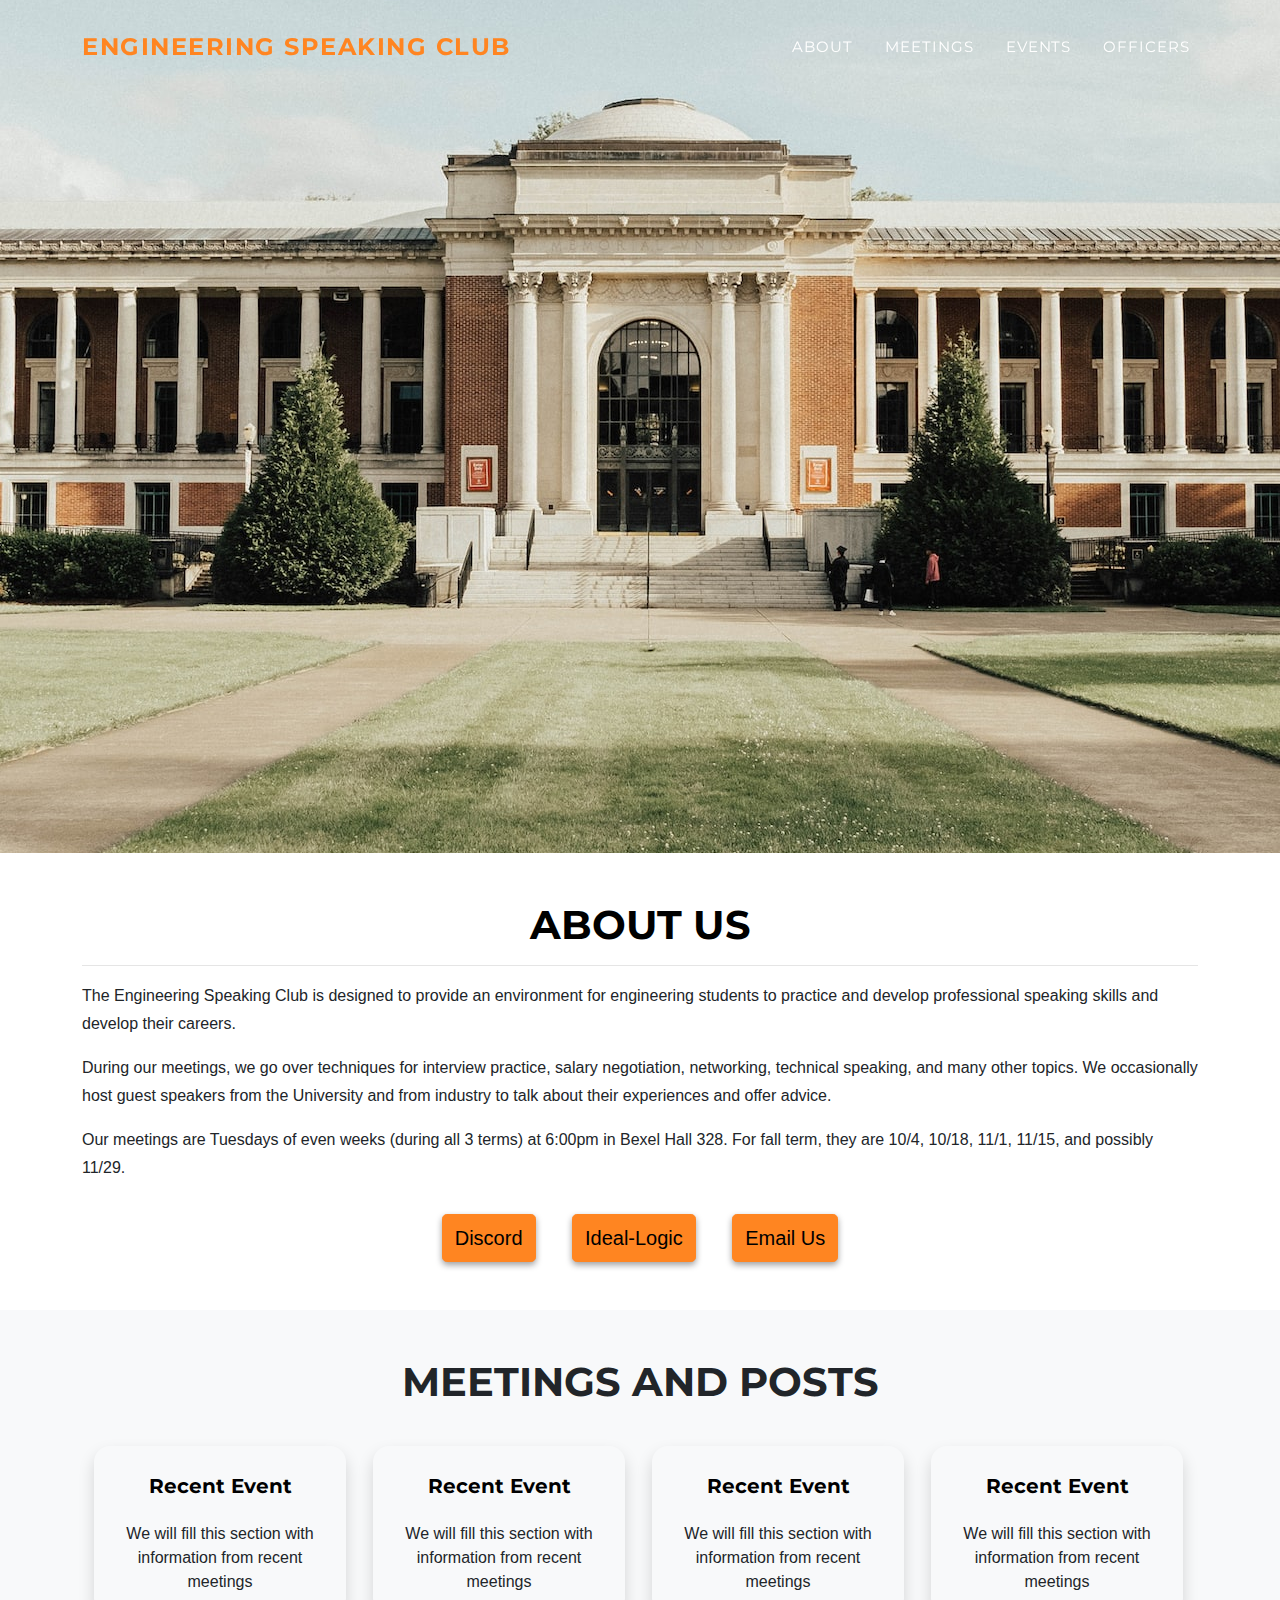
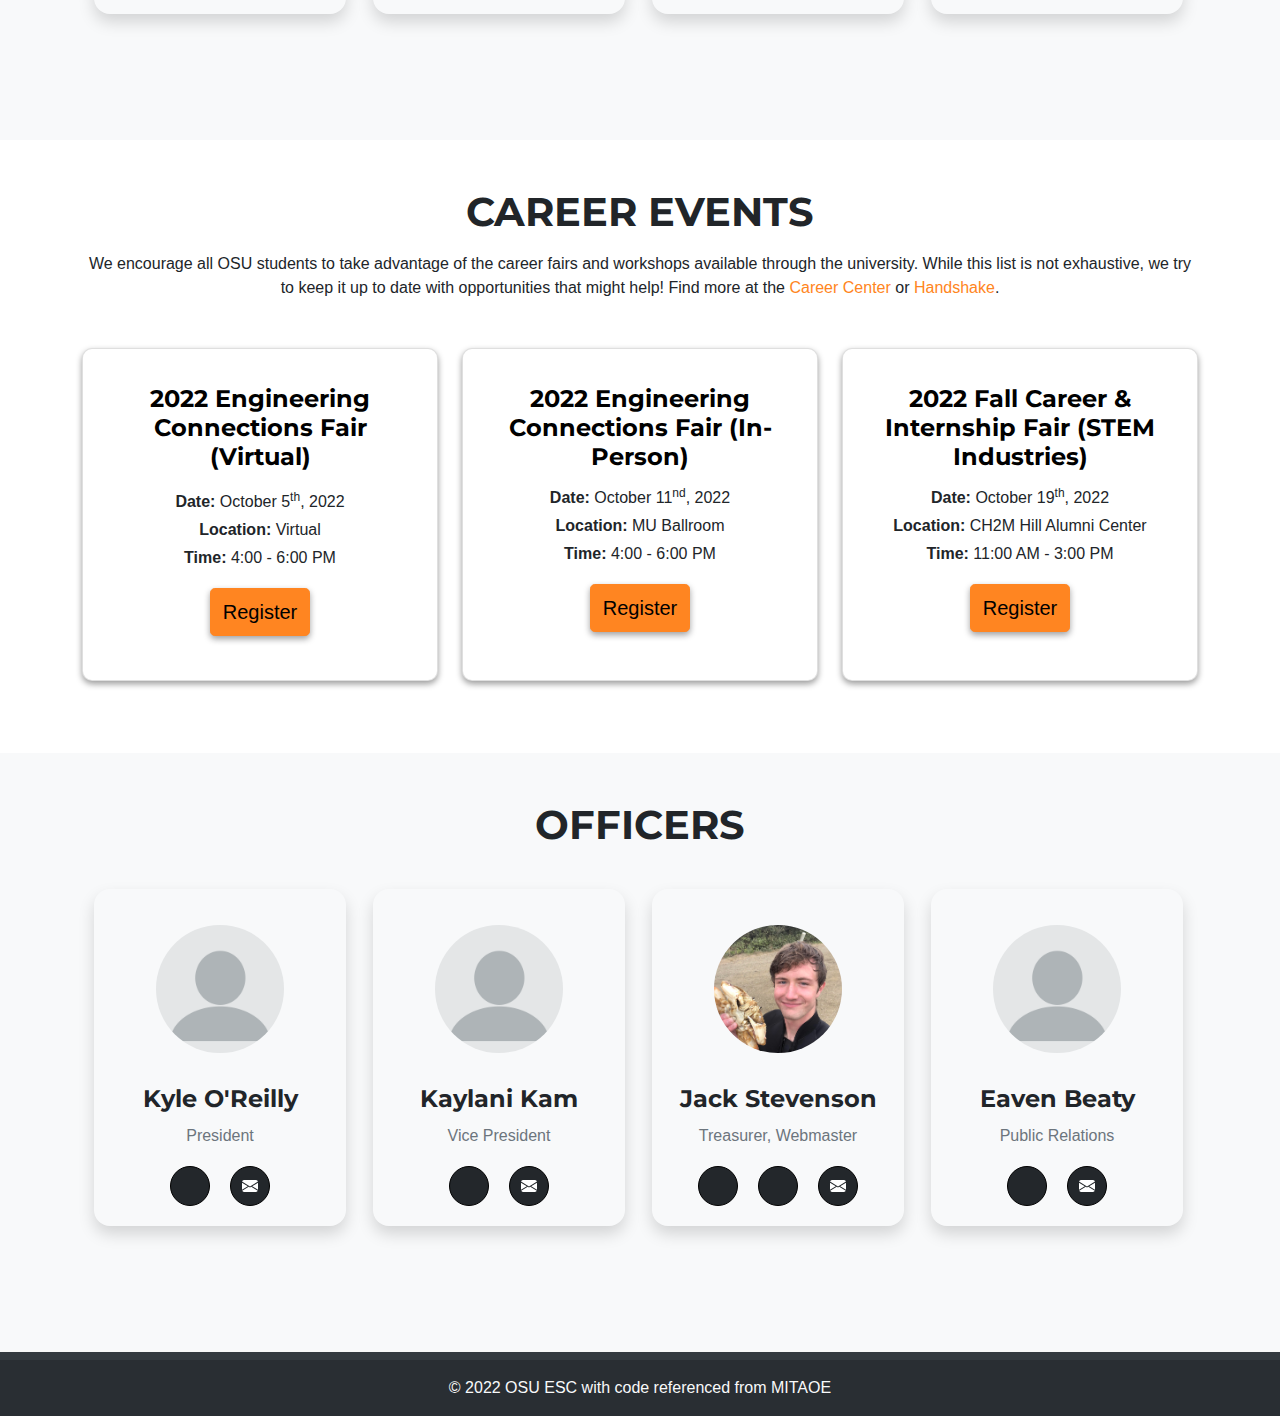
==== commit 145f85e1: "Cleaned up file structure, minor edits" ====
--- a/docs/index.html
+++ b/docs/index.html
@@ -127,6 +127,7 @@
           </p>
           <div class="button-holder">
             <a href="https://discord.gg/ATm5NUmX" class="btn btn-primary btn-lg float-center upper-button">Discord</a>
+            <a href="https://apps.ideal-logic.com/osusli" class="btn btn-primary btn-lg float-center upper-button">Ideal-Logic</a>
             <a href="mailto: oreillky@oregonstate.edu" class="btn btn-primary btn-lg float-center upper-button">Email Us</a>
           </div>
           
@@ -888,7 +889,7 @@
     <!-- Copyright -->
     <div class="text-center text-light p-3" style="background-color: rgba(0, 0, 0, 0.2);">
       © 2022 OSU ESC with code referenced from 
-      <a class="text-light" href="https://shutterbugsmitaoe.github.io/">ShutterBugs MITAOE</a>
+      <a class="text-light" href="https://shutterbugsmitaoe.github.io/">MITAOE</a>
     </div>
     <!-- Copyright -->
   </footer>
--- a/docs/css/styles.css
+++ b/docs/css/styles.css
@@ -10912,5 +10912,9 @@
   .main-description {
     text-align: left;
   }
+
+  .upper-button {
+    margin: 0.25rem;
+  }
 }
  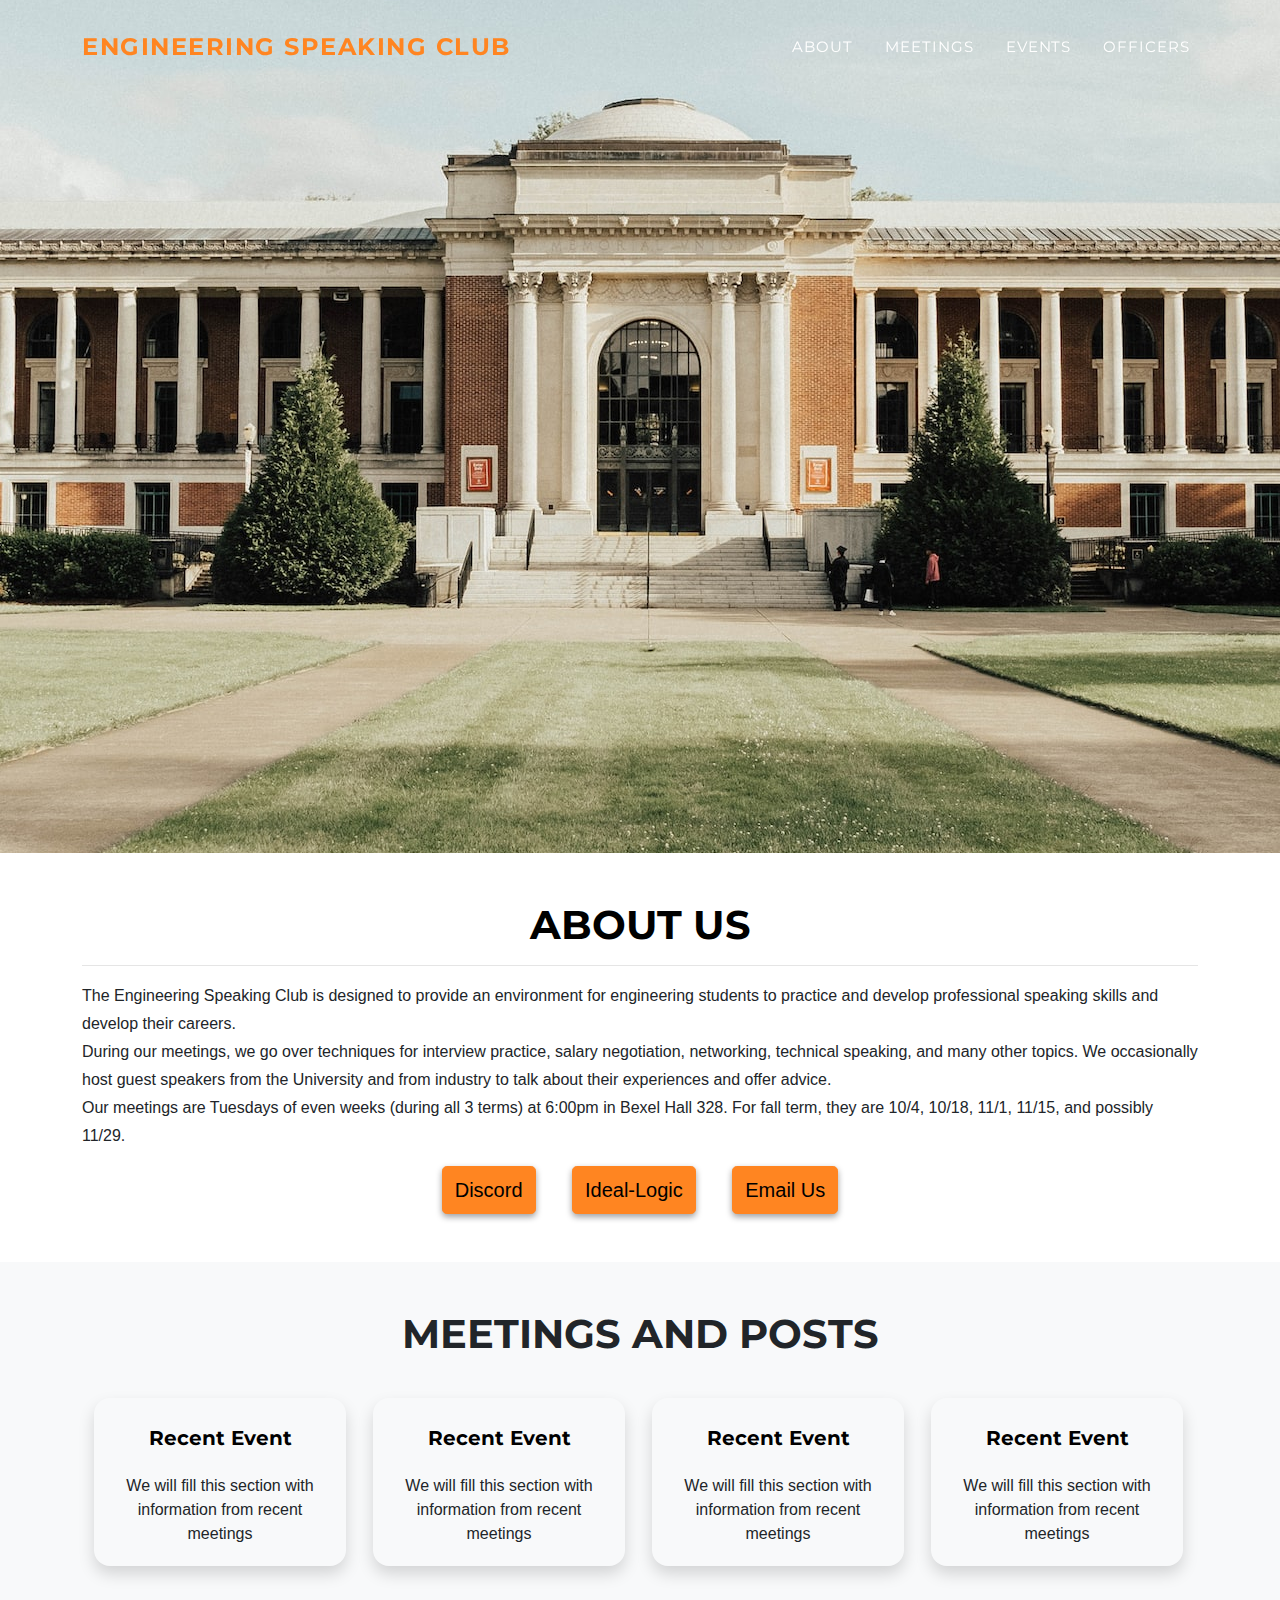
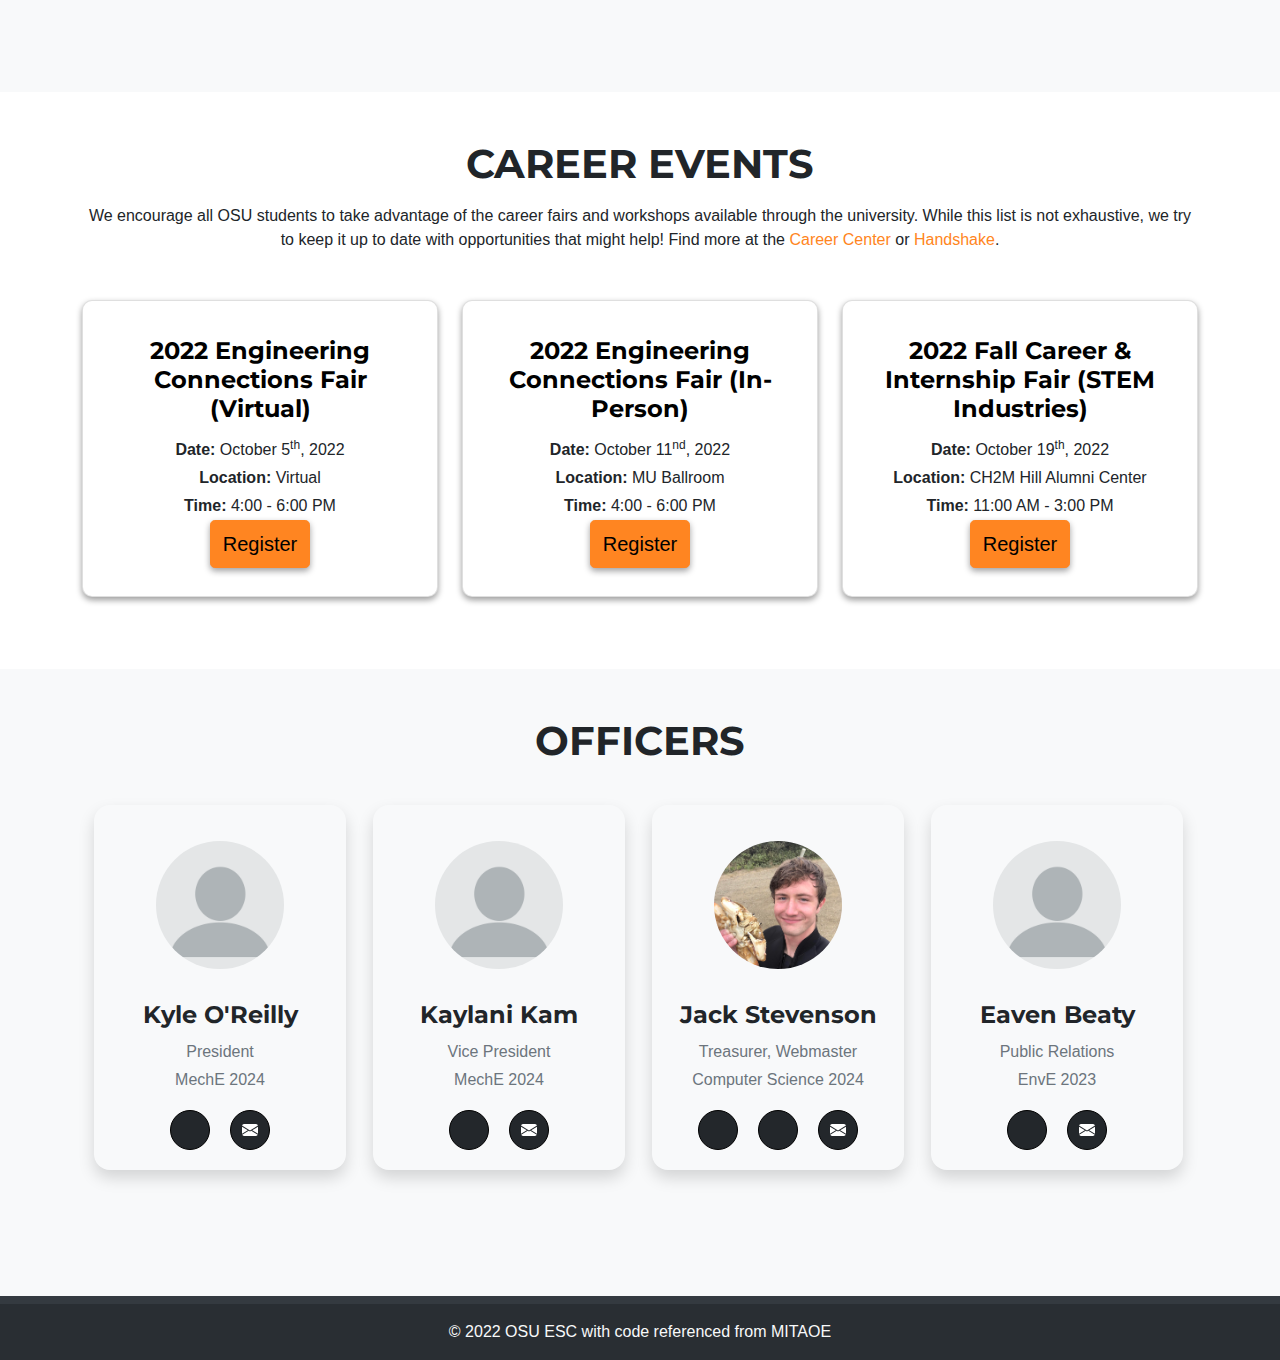
==== commit 409ee84f: "Cleaned up links, added majors" ====
--- a/docs/index.html
+++ b/docs/index.html
@@ -109,7 +109,7 @@
   </header>
 
   <!-- About-->
-  <img class="main-image" src="assets/img/SLider/Slider 5.jpg"></img>
+  <img class="main-image" src="assets/img/photos/mu.jpg"></img>
 
   <section class="page-section fadein" id="about">
     <div class="container">
@@ -703,8 +703,8 @@
                 </div>
             </div>
         </div>-->
+
         <section class="page-section bg-light" id="officers">
-          
           <h2 class="section-heading text-uppercase text-center career-heading">Officers</h2>
           <br>
           <div class="container">
@@ -714,9 +714,10 @@
                 <div class="col-lg-3 col-md-4 col-6">
                   <div class="card-feature border-0 shadow">
                     <div class="card-body text-center">
-                      <img class="mx-auto rounded-circle profile-pic" src="assets/img/team/blank.jpeg" alt="" />
+                      <img class="mx-auto rounded-circle profile-pic" src="assets/img/officers/blank.jpeg" alt="" />
                       <h4>Kyle O'Reilly</h4>
                       <p class="text-muted">President</p>
+                      <p class="text-muted major-p">MechE 2024</p>
                       <a class="btn btn-dark btn-social mx-2" href="https://www.linkedin.com/in/kyle-o-reilly-a63815211/"><i
                           class="fab fa-linkedin-in"></i></a>
                       <!-- <a class="btn btn-dark btn-social mx-2" href="https://www.facebook.com/amolkapse83"><i
@@ -735,14 +736,15 @@
                 <div class="col-lg-3 col-md-4 col-6">
                   <div class="card-feature border-0 shadow">
                     <div class="card-body text-center">
-                      <img class="mx-auto rounded-circle profile-pic" src="assets/img/team/blank.jpeg" alt="" />
+                      <img class="mx-auto rounded-circle profile-pic" src="assets/img/officers/blank.jpeg" alt="" />
                       <h4>Kaylani Kam</h4>
                       <p class="text-muted">Vice President</p>
-                      <a class="btn btn-dark btn-social mx-2" href="https://www.linkedin.com/in/fiza-p-3954b9141"><i
+                      <p class="text-muted major-p">MechE 2024</p>
+                      <a class="btn btn-dark btn-social mx-2" href="https://www.linkedin.com/in/kaylanikam/"><i
                           class="fab fa-linkedin-in"></i></a>
                       <!-- <a class="btn btn-dark btn-social mx-2" href="https://instagram.com/freezethe_moment_"><i
                           class="fab fa-instagram"></i></a> -->
-                      <a class="btn btn-dark btn-social mx-2" href="https://www.linkedin.com/in/falguni-charde-2749511b0">
+                      <a class="btn btn-dark btn-social mx-2" href="mailto: kamka@oregonstate.edu">
                         <svg xmlns="http://www.w3.org/2000/svg" width="16" height="16" fill="currentColor" class="bi bi-envelope-fill" viewBox="0 0 16 16">
                           <path d="M.05 3.555A2 2 0 0 1 2 2h12a2 2 0 0 1 1.95 1.555L8 8.414.05 3.555ZM0 4.697v7.104l5.803-3.558L0 4.697ZM6.761 8.83l-6.57 4.027A2 2 0 0 0 2 14h12a2 2 0 0 0 1.808-1.144l-6.57-4.027L8 9.586l-1.239-.757Zm3.436-.586L16 11.801V4.697l-5.803 3.546Z"/>
                         </svg>
@@ -754,9 +756,10 @@
                 <div class="col-lg-3 col-md-4 col-6">
                   <div class="card-feature border-0 shadow">
                     <div class="card-body text-center">
-                      <img class="mx-auto rounded-circle profile-pic" src="assets/img/team/jack.jpg" alt="" />
+                      <img class="mx-auto rounded-circle profile-pic" src="assets/img/officers/jack.jpg" alt="" />
                       <h4>Jack Stevenson</h4>
                       <p class="text-muted">Treasurer, Webmaster</p>
+                      <p class="text-muted major-p">Computer Science 2024</p>
                       <a class="btn btn-dark btn-social mx-2" href="https://www.linkedin.com/in/js567/"><i
                           class="fab fa-linkedin-in"></i></a>
                       <a class="btn btn-dark btn-social mx-2" href="https://github.com/js567"><i
@@ -773,14 +776,15 @@
                 <div class="col-lg-3 col-md-4 col-6">
                   <div class="card-feature border-0 shadow">
                     <div class="card-body text-center">
-                      <img class="mx-auto rounded-circle profile-pic" src="assets/img/team/blank.jpeg" alt="" />
+                      <img class="mx-auto rounded-circle profile-pic" src="assets/img/officers/blank.jpeg" alt="" />
                         <h4>Eaven Beaty</h4>
                         <p class="text-muted">Public Relations</p>
+                        <p class="text-muted major-p">EnvE 2023</p>
                         <!-- <a class="btn btn-dark btn-social mx-2" href="https://www.instagram.com/prato.grapher"><i
                             class="fab fa-instagram"></i></a> -->
-                        <a class="btn btn-dark btn-social mx-2" href="https://linkedin.com/in/pratik-kale135"><i
+                        <a class="btn btn-dark btn-social mx-2" href="https://www.linkedin.com/in/eaven-beaty-9613ba226/"><i
                             class="fab fa-linkedin-in"></i></a>
-                        <a class="btn btn-dark btn-social mx-2" href="https://www.linkedin.com/in/falguni-charde-2749511b0">
+                        <a class="btn btn-dark btn-social mx-2" href="mailto: beatye@oregonstate.edu">
                           <svg xmlns="http://www.w3.org/2000/svg" width="16" height="16" fill="currentColor" class="bi bi-envelope-fill" viewBox="0 0 16 16">
                             <path d="M.05 3.555A2 2 0 0 1 2 2h12a2 2 0 0 1 1.95 1.555L8 8.414.05 3.555ZM0 4.697v7.104l5.803-3.558L0 4.697ZM6.761 8.83l-6.57 4.027A2 2 0 0 0 2 14h12a2 2 0 0 0 1.808-1.144l-6.57-4.027L8 9.586l-1.239-.757Zm3.436-.586L16 11.801V4.697l-5.803 3.546Z"/>
                           </svg>
--- a/docs/css/styles.css
+++ b/docs/css/styles.css
@@ -118,7 +118,11 @@
 }
 
 p {
-  margin-top: 0;
+  margin-top: 0rem;
+  margin-bottom: 0rem;
+}
+
+.major-p {
   margin-bottom: 1rem;
 }
 
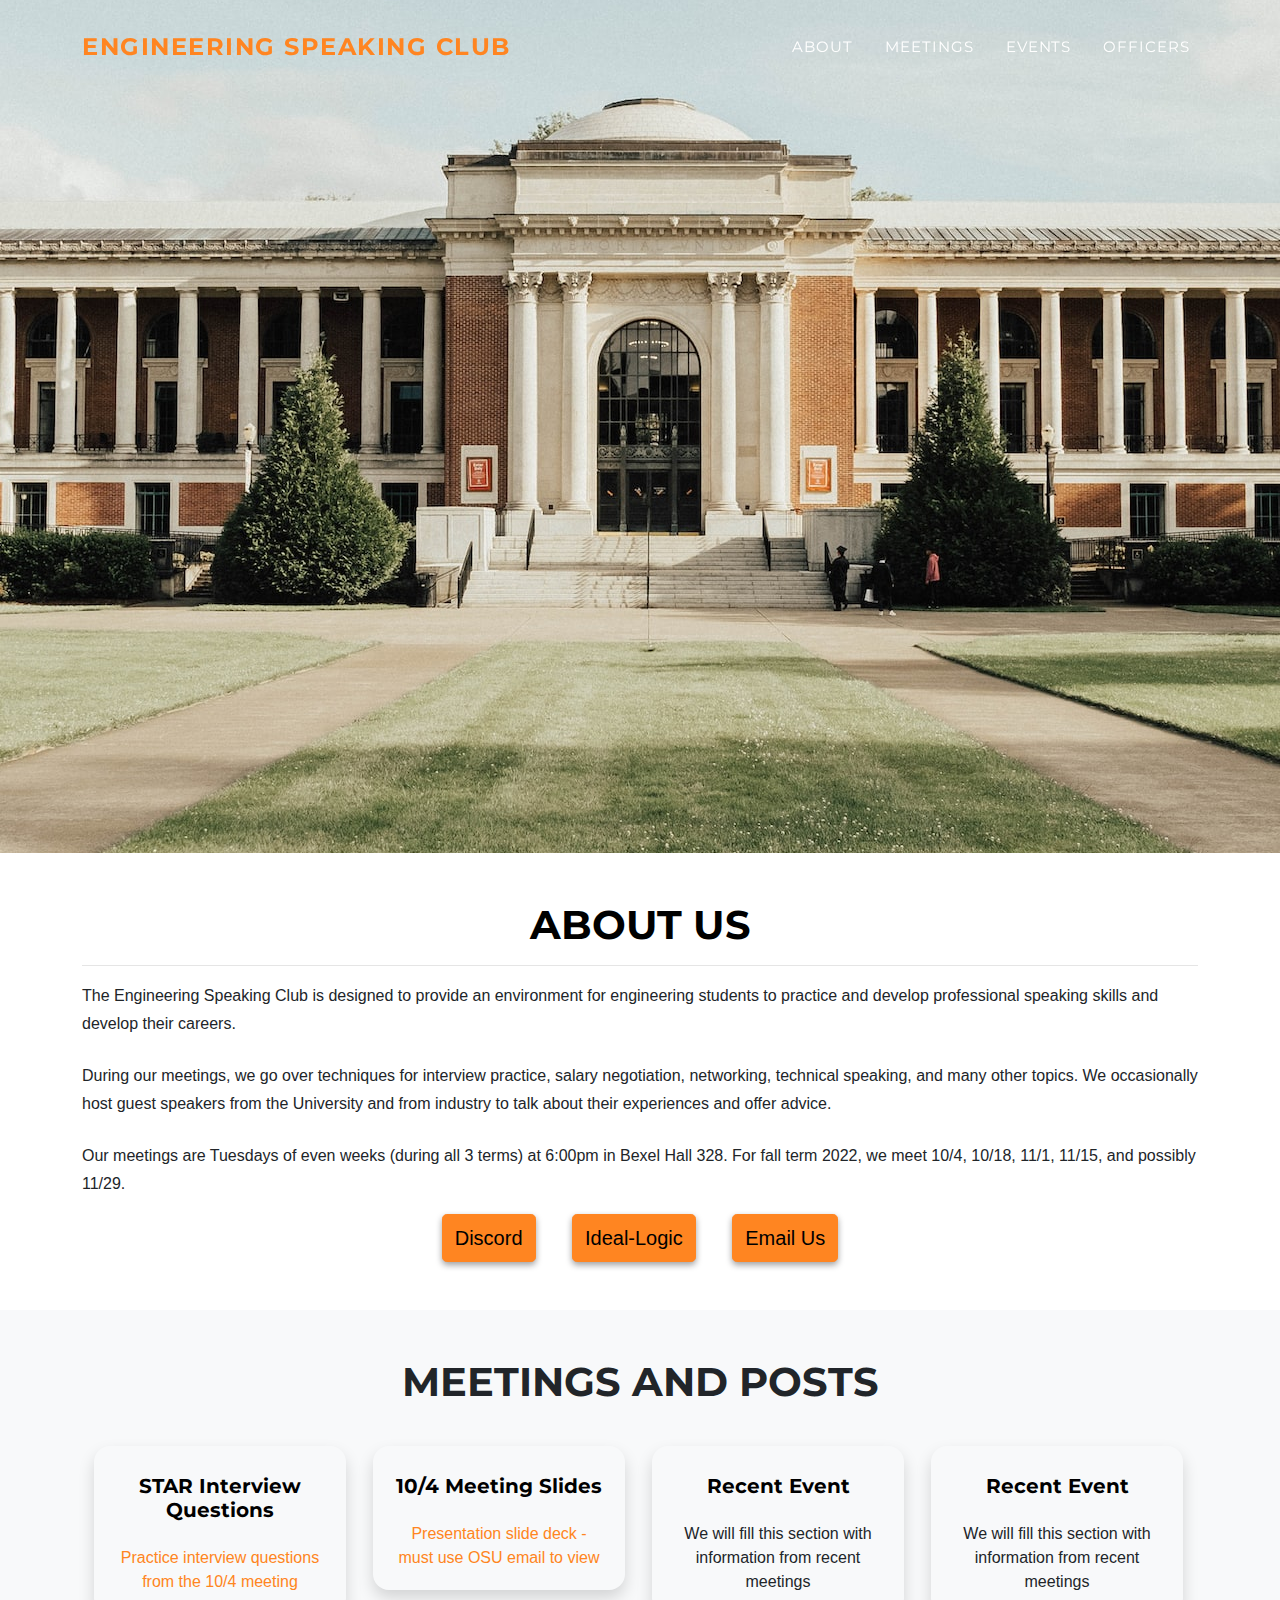
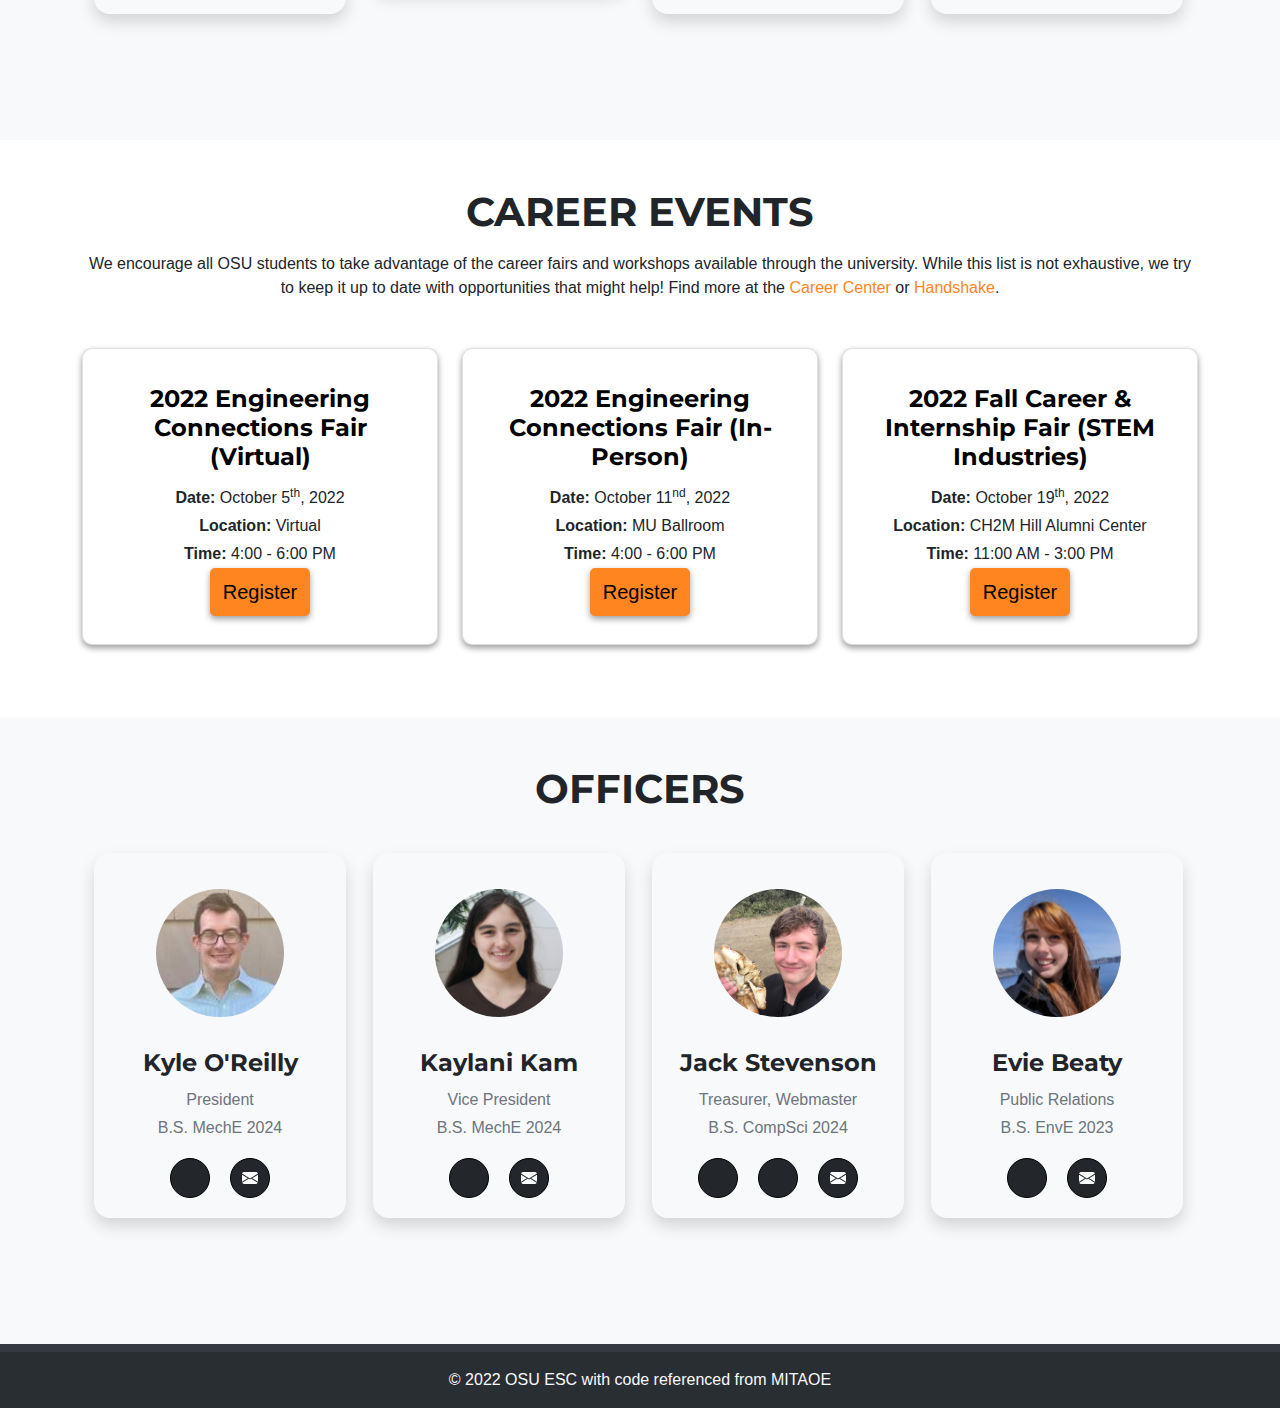
==== commit e863f9ba: "Profile pictures, formatting" ====
--- a/docs/index.html
+++ b/docs/index.html
@@ -117,13 +117,13 @@
           <h1 class='text-success text-center'>ABOUT US</h1>
           <hr>
           <p>The Engineering Speaking Club is designed to provide an environment for engineering students to practice 
-            and develop professional speaking skills and develop their careers.</p>
+            and develop professional speaking skills and develop their careers.</p><br>
           <p>During our meetings, we go over techniques for interview practice, salary negotiation, networking,
             technical speaking, and many other topics. We occasionally host guest speakers from the University and from
             industry to talk about their experiences and offer advice.
-          </p>
+          </p><br>
           <p>Our meetings are Tuesdays of even weeks (during all 3 terms) at 
-            6:00pm in Bexel Hall 328. For fall term, they are 10/4, 10/18, 11/1, 11/15, and possibly 11/29.
+            6:00pm in Bexel Hall 328. For fall term 2022, we meet 10/4, 10/18, 11/1, 11/15, and possibly 11/29.
           </p>
           <div class="button-holder">
             <a href="https://discord.gg/ATm5NUmX" class="btn btn-primary btn-lg float-center upper-button">Discord</a>
@@ -217,13 +217,12 @@
               <!-- <a href="https://www.instagram.com/p/CElh1L3gUG2/?utm_source=ig_web_copy_link">
                 <img src="assets/img/features/1-1.jpg" class="card-feature-img-top" alt="1-1"></a> -->
               <div class="card-body text-center">
-                <!-- <a href="https://www.instagram.com/_sunkissed_bliss_/"> -->
-                  <h5 class="card-title mb-0">Recent Event </h5>
+                <a href="https://beav.es/5ZW">
+                  <h5 class="card-title mb-0">STAR Interview Questions</h5>
                   <br>
-                  <div>We will fill this section with information from 
-                    recent meetings
+                  <div>Practice interview questions from the 10/4 meeting
                   </div>
-                <!-- </a> -->
+                </a>
               </div>
             </div>
           </div>
@@ -233,12 +232,11 @@
               <!-- <a href="https://www.instagram.com/p/CEnvjwDg8Yr/?utm_source=ig_web_copy_link">
                 <img src="assets/img/features/1-2.jpg" class="card-feature-img-top" alt="1-2"></a> -->
               <div class="card-body text-center">
-                <!-- <a href="https://www.instagram.com/weshall_shoot/"> -->
-                  <h5 class="card-title mb-0">Recent Event</h5>
+                <a href="https://docs.google.com/presentation/d/1qXW7KDX6KitPXRRbMYSBQMbO3kAitWMucIHJMlmVOLs/edit?usp=sharing">
+                  <h5 class="card-title mb-0">10/4 Meeting Slides</h5>
                   <br>
-                  <div>We will fill this section with information from 
-                    recent meetings</div>
-                <!-- </a> -->
+                  <div>Presentation slide deck - must use OSU email to view</div>
+                </a>
               </div>
             </div>
           </div>
@@ -714,10 +712,10 @@
                 <div class="col-lg-3 col-md-4 col-6">
                   <div class="card-feature border-0 shadow">
                     <div class="card-body text-center">
-                      <img class="mx-auto rounded-circle profile-pic" src="assets/img/officers/blank.jpeg" alt="" />
+                      <img class="mx-auto rounded-circle profile-pic" src="assets/img/officers/kyle.jpg" alt="" />
                       <h4>Kyle O'Reilly</h4>
                       <p class="text-muted">President</p>
-                      <p class="text-muted major-p">MechE 2024</p>
+                      <p class="text-muted major-p">B.S. MechE 2024</p>
                       <a class="btn btn-dark btn-social mx-2" href="https://www.linkedin.com/in/kyle-o-reilly-a63815211/"><i
                           class="fab fa-linkedin-in"></i></a>
                       <!-- <a class="btn btn-dark btn-social mx-2" href="https://www.facebook.com/amolkapse83"><i
@@ -736,10 +734,10 @@
                 <div class="col-lg-3 col-md-4 col-6">
                   <div class="card-feature border-0 shadow">
                     <div class="card-body text-center">
-                      <img class="mx-auto rounded-circle profile-pic" src="assets/img/officers/blank.jpeg" alt="" />
+                      <img class="mx-auto rounded-circle profile-pic" src="assets/img/officers/kaylani.png" alt="" />
                       <h4>Kaylani Kam</h4>
                       <p class="text-muted">Vice President</p>
-                      <p class="text-muted major-p">MechE 2024</p>
+                      <p class="text-muted major-p">B.S. MechE 2024</p>
                       <a class="btn btn-dark btn-social mx-2" href="https://www.linkedin.com/in/kaylanikam/"><i
                           class="fab fa-linkedin-in"></i></a>
                       <!-- <a class="btn btn-dark btn-social mx-2" href="https://instagram.com/freezethe_moment_"><i
@@ -759,7 +757,7 @@
                       <img class="mx-auto rounded-circle profile-pic" src="assets/img/officers/jack.jpg" alt="" />
                       <h4>Jack Stevenson</h4>
                       <p class="text-muted">Treasurer, Webmaster</p>
-                      <p class="text-muted major-p">Computer Science 2024</p>
+                      <p class="text-muted major-p">B.S. CompSci 2024</p>
                       <a class="btn btn-dark btn-social mx-2" href="https://www.linkedin.com/in/js567/"><i
                           class="fab fa-linkedin-in"></i></a>
                       <a class="btn btn-dark btn-social mx-2" href="https://github.com/js567"><i
@@ -776,10 +774,10 @@
                 <div class="col-lg-3 col-md-4 col-6">
                   <div class="card-feature border-0 shadow">
                     <div class="card-body text-center">
-                      <img class="mx-auto rounded-circle profile-pic" src="assets/img/officers/blank.jpeg" alt="" />
-                        <h4>Eaven Beaty</h4>
+                      <img class="mx-auto rounded-circle profile-pic" src="assets/img/officers/evie.png" alt="" />
+                        <h4>Evie Beaty</h4>
                         <p class="text-muted">Public Relations</p>
-                        <p class="text-muted major-p">EnvE 2023</p>
+                        <p class="text-muted major-p">B.S. EnvE 2023</p>
                         <!-- <a class="btn btn-dark btn-social mx-2" href="https://www.instagram.com/prato.grapher"><i
                             class="fab fa-instagram"></i></a> -->
                         <a class="btn btn-dark btn-social mx-2" href="https://www.linkedin.com/in/eaven-beaty-9613ba226/"><i
